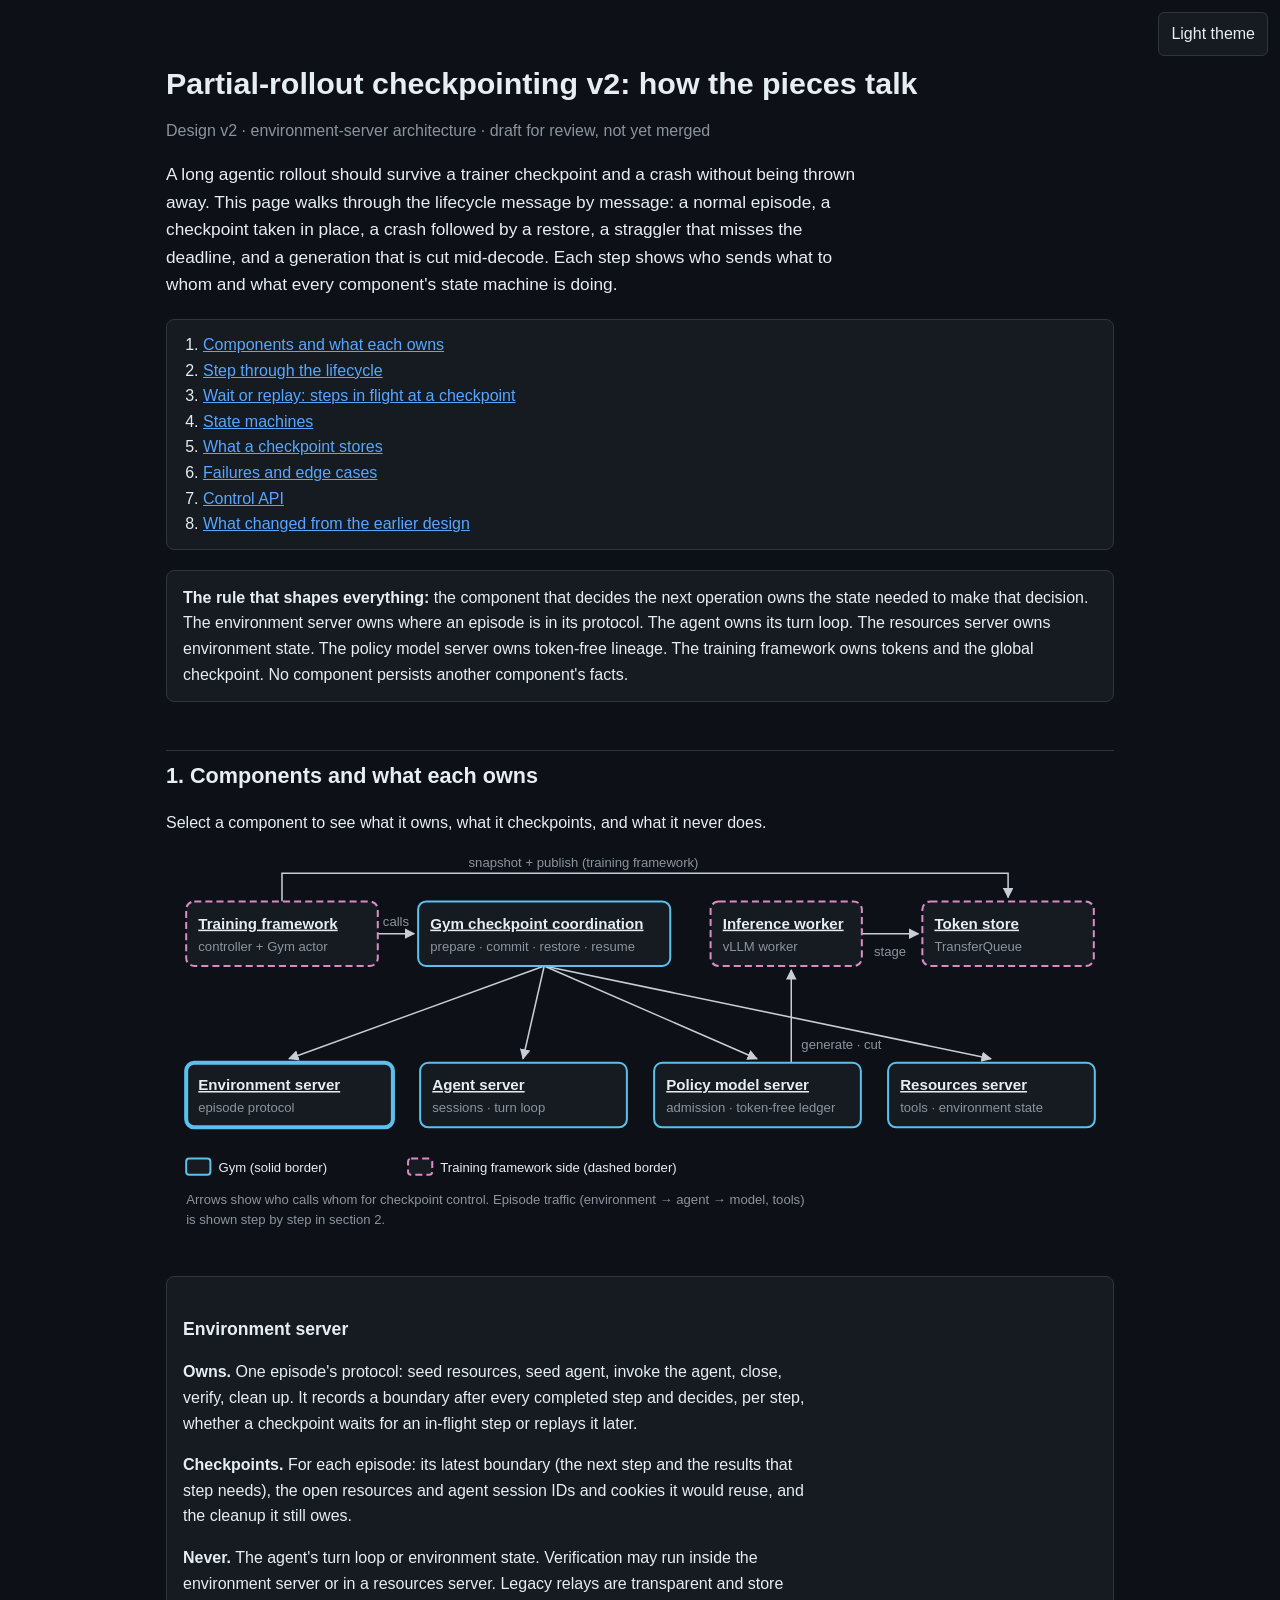
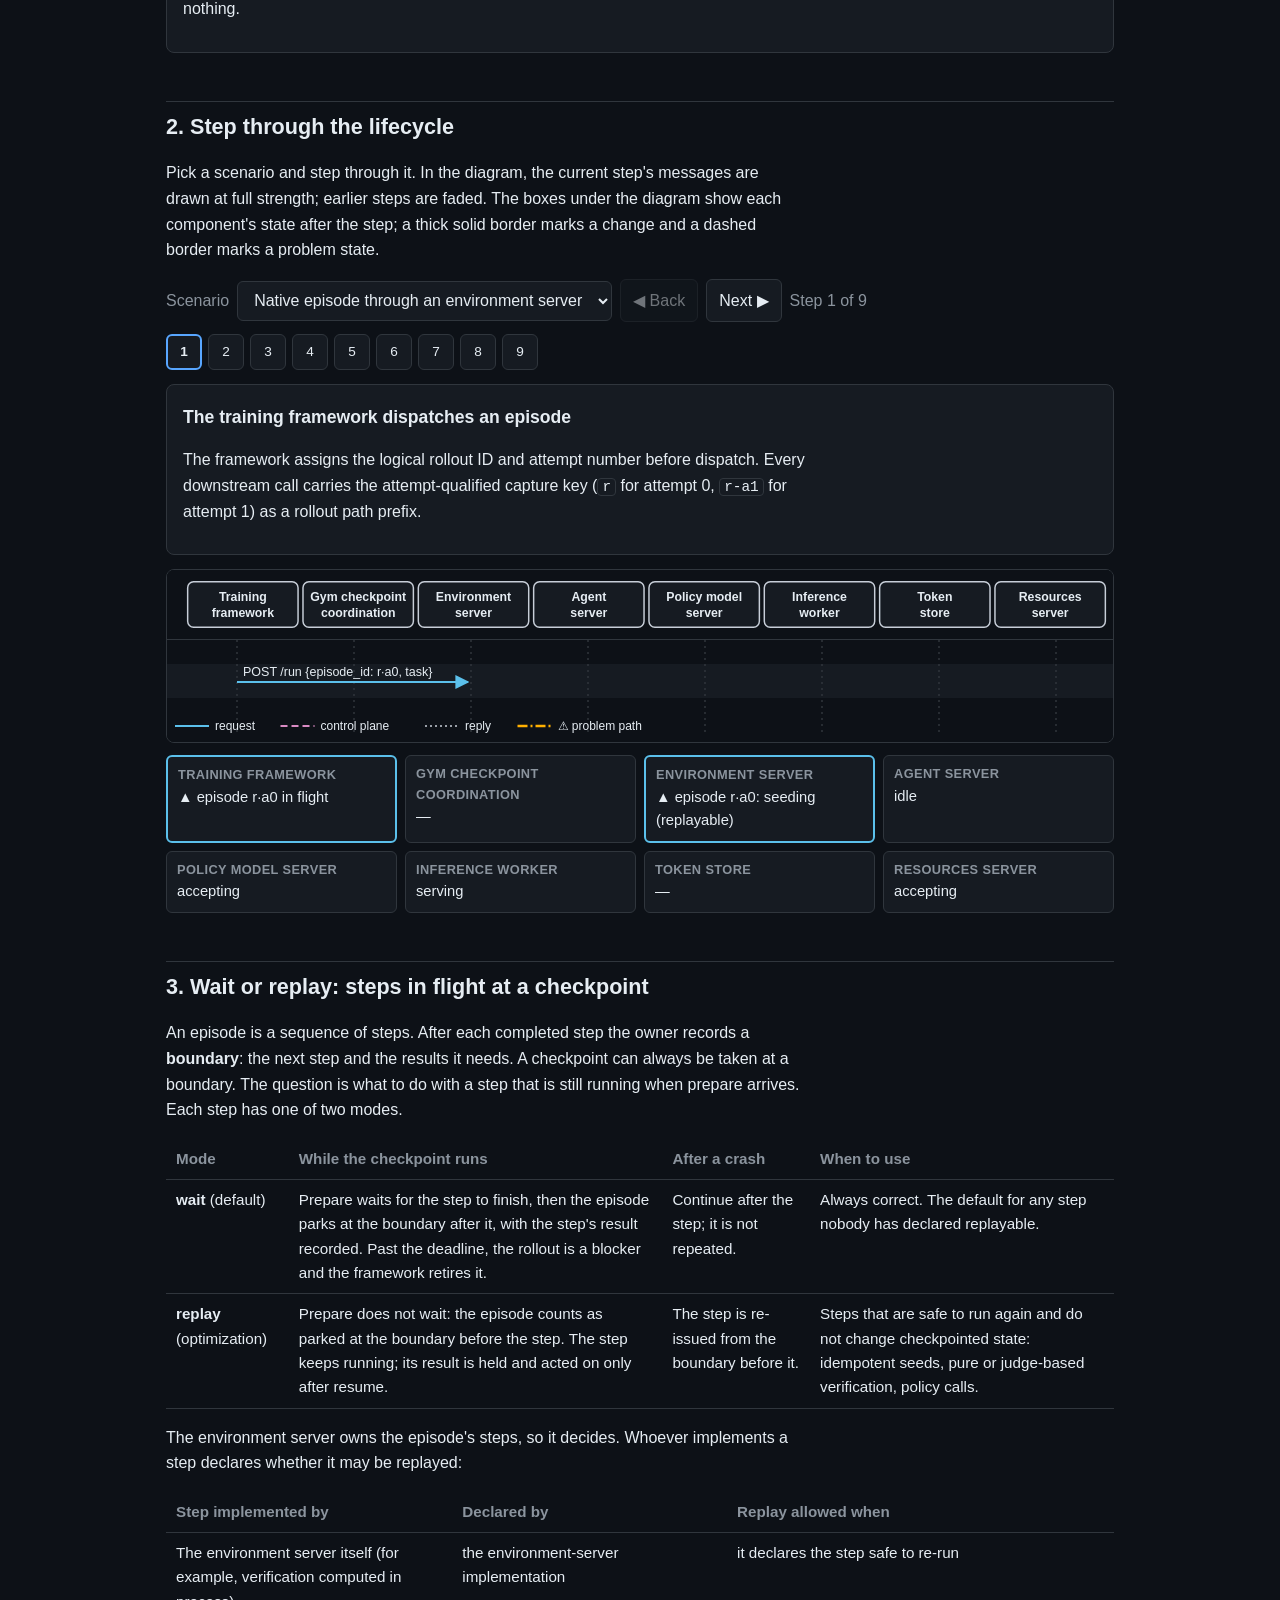
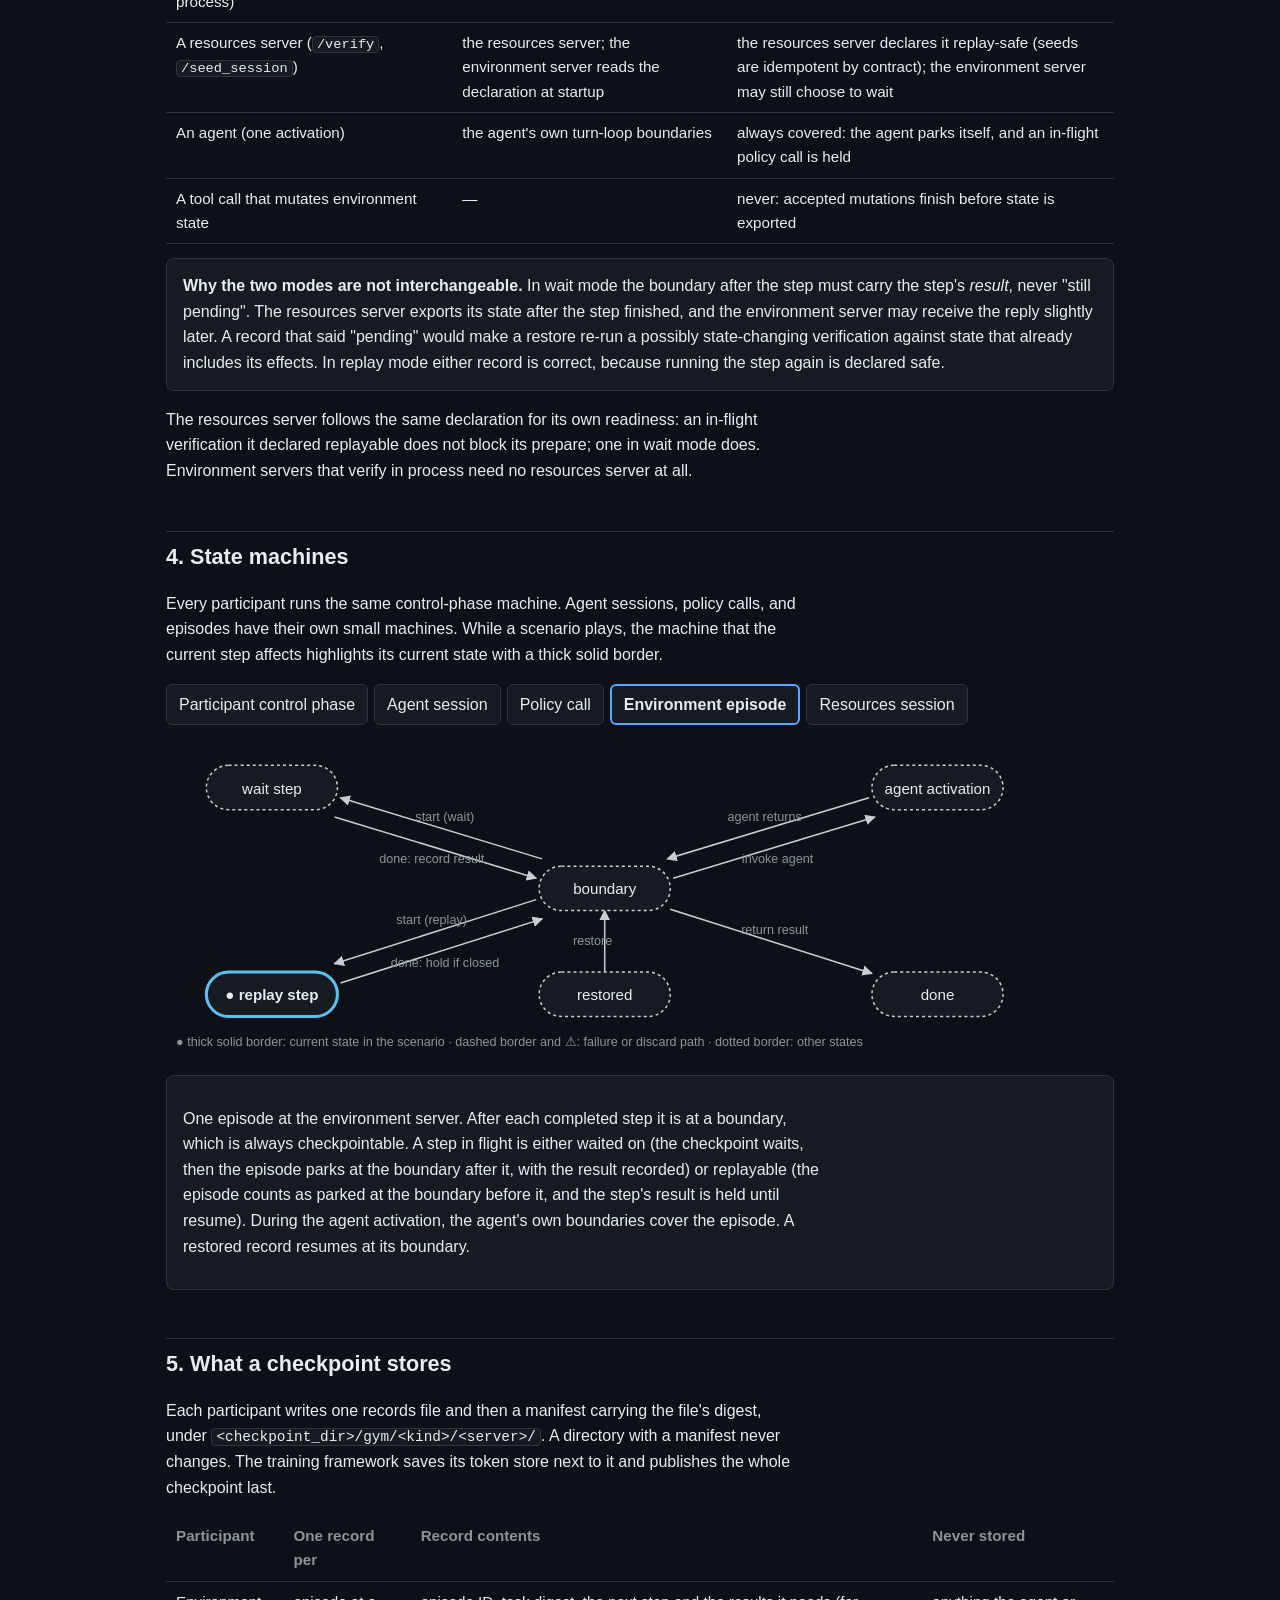
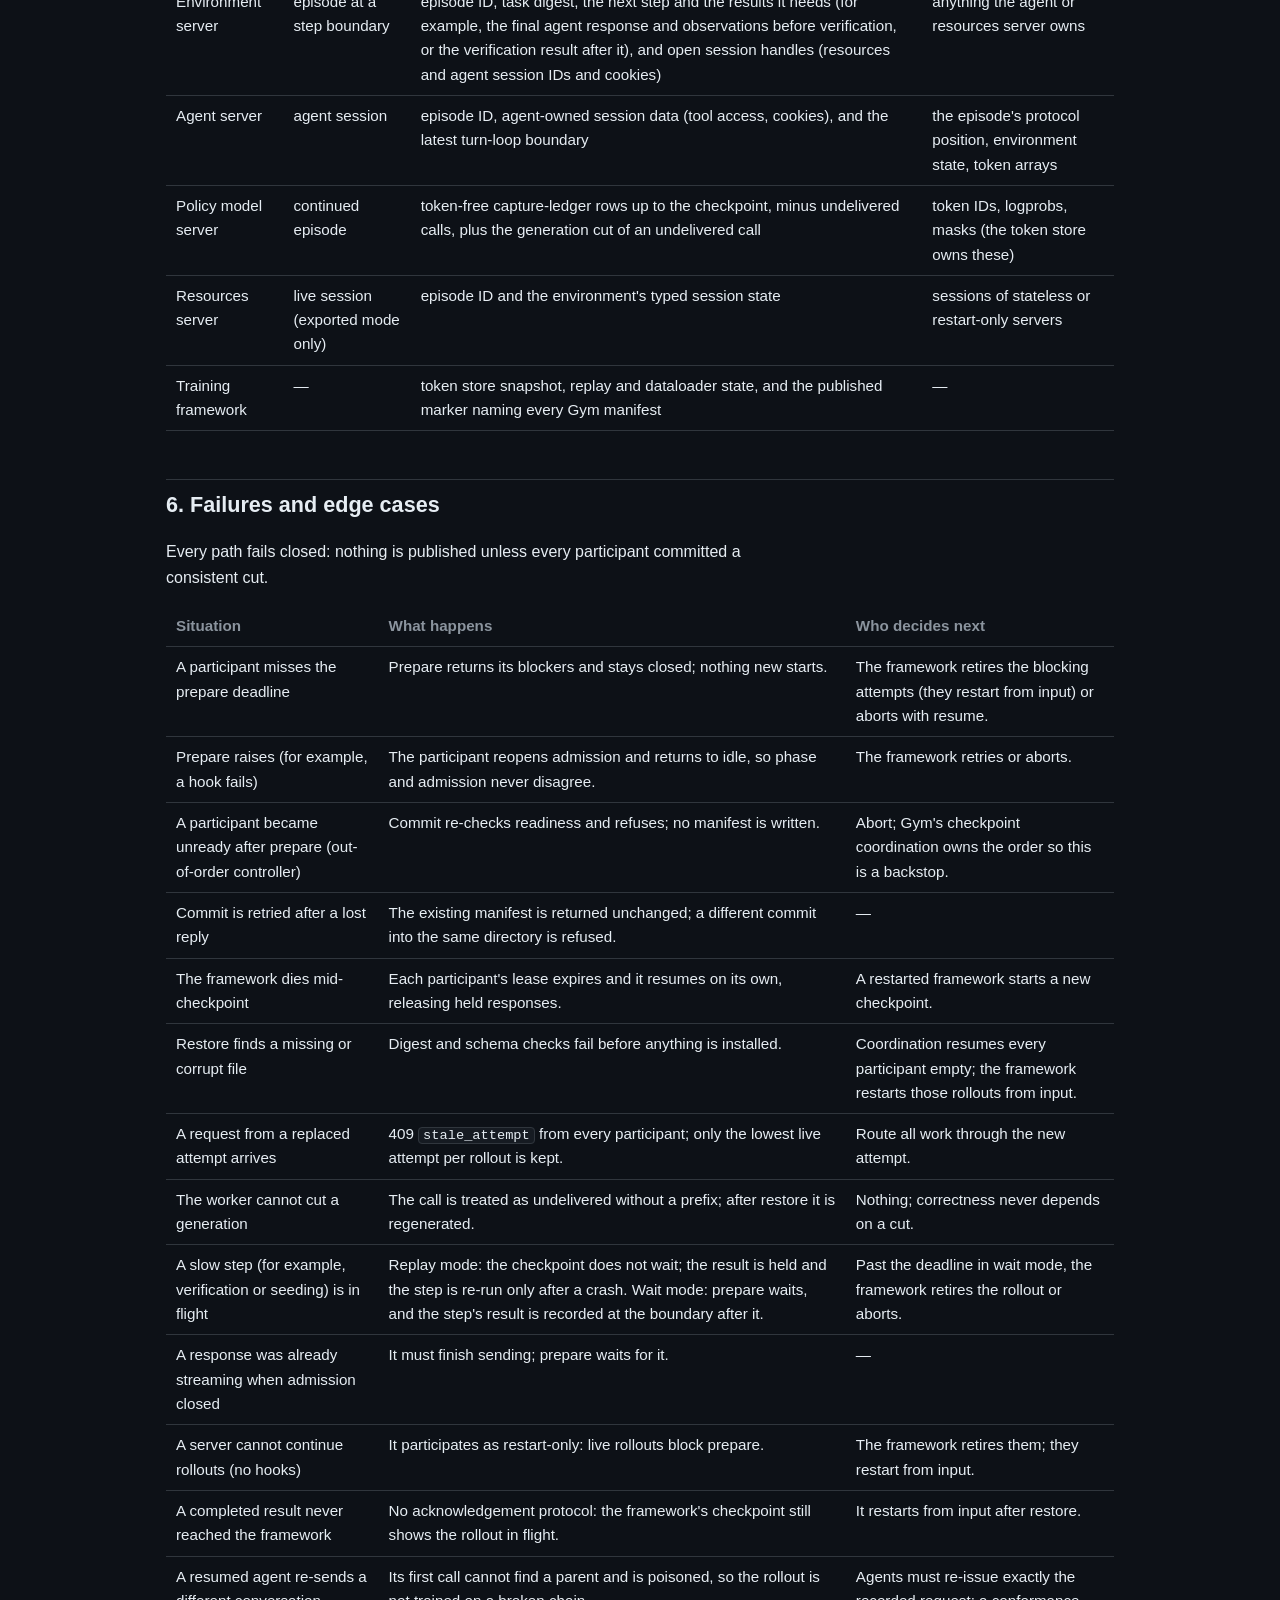
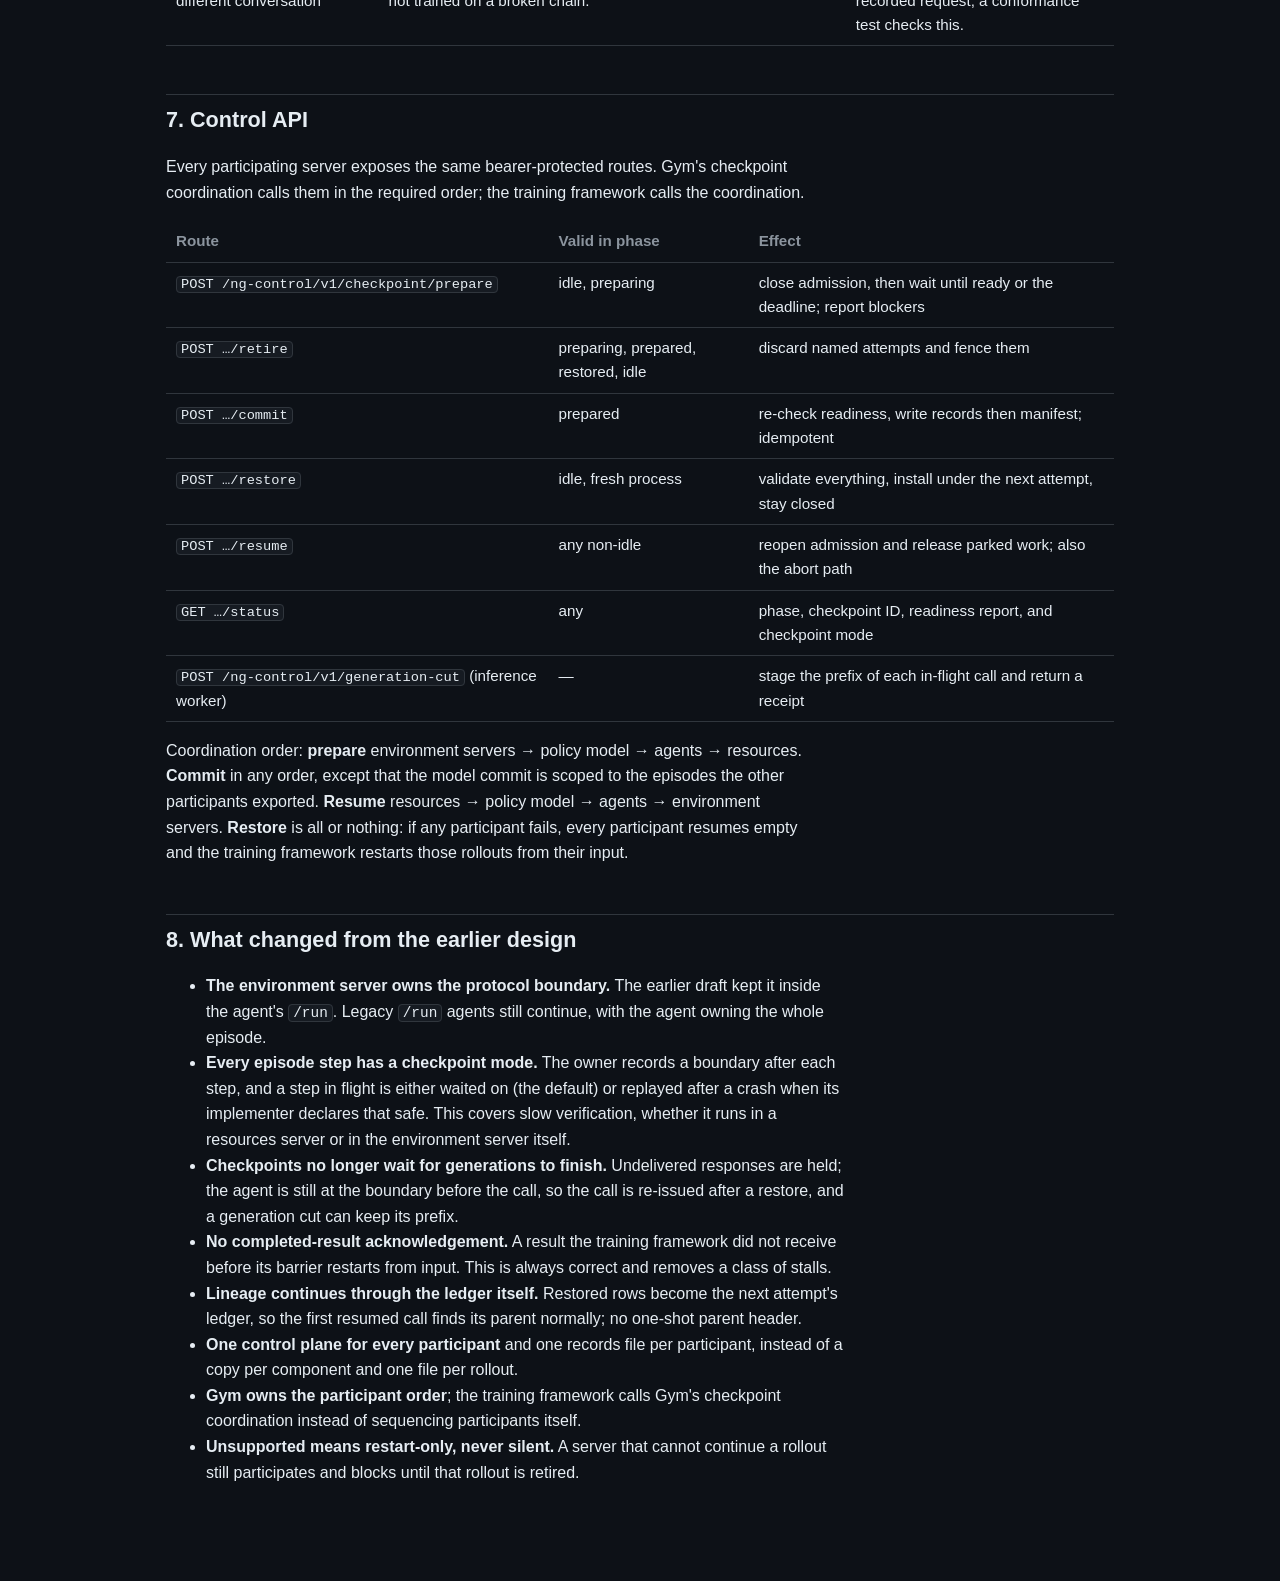
==== design-docs/partial-rollout-checkpointing-v2.html @ f25be65f "docs: add partial-rollout checkpointing v2 walkthrough Interactive v2 design walkthrough for the env" ====
<!doctype html>
<html lang="en">
<head>
<meta charset="utf-8">
<meta name="viewport" content="width=device-width, initial-scale=1">
<title>Partial-rollout checkpointing v2: lifecycle walkthrough</title>
<script>
  (() => {
    try {
      if (localStorage.getItem("engineering-notes-theme") === "light") {
        document.documentElement.dataset.theme = "light";
      }
    } catch {}
  })();
</script>
<style>
  :root {
    --bg: #0d1117;
    --surface: #161b22;
    --border: #30363d;
    --text: #e6edf3;
    --dim: #8b949e;
    --accent: #58a6ff;
    --diagram-ok: #5bc0eb;
    --diagram-problem: #ffb000;
    --diagram-alt: #d98bc3;
    --diagram-neutral: #c7ced8;
  }
  :root[data-theme="light"] {
    --bg: #ffffff;
    --surface: #f6f8fa;
    --border: #d0d7de;
    --text: #1f2328;
    --dim: #59636e;
    --accent: #0969da;
    --diagram-ok: #005a8d;
    --diagram-problem: #9a4d00;
    --diagram-alt: #7a3e6d;
    --diagram-neutral: #4b5563;
  }
  * { box-sizing: border-box; }
  body {
    margin: 0;
    background: var(--bg);
    color: var(--text);
    font: 16px/1.6 -apple-system, BlinkMacSystemFont, "Segoe UI", Helvetica, Arial, sans-serif;
  }
  main { max-width: 980px; margin: 0 auto; padding: 24px 16px 80px; }
  h1 { font-size: 1.9rem; line-height: 1.25; margin: 40px 0 8px; }
  h2 { font-size: 1.35rem; margin: 48px 0 12px; padding-top: 8px; border-top: 1px solid var(--border); }
  h3 { font-size: 1.1rem; margin: 24px 0 8px; }
  p, li { max-width: 72ch; }
  a { color: var(--accent); }
  code { font: 0.9em ui-monospace, SFMono-Regular, Menlo, Consolas, monospace; background: var(--surface); border: 1px solid var(--border); border-radius: 4px; padding: 0 4px; }
  .dim { color: var(--dim); }
  .lede { font-size: 1.08rem; }
  #theme-toggle {
    position: fixed; top: 12px; right: 12px; z-index: 10;
    background: var(--surface); color: var(--text); border: 1px solid var(--border);
    border-radius: 6px; padding: 8px 12px; font: inherit; cursor: pointer;
  }
  nav.toc { background: var(--surface); border: 1px solid var(--border); border-radius: 8px; padding: 12px 16px; margin: 20px 0; }
  nav.toc ol { margin: 0; padding-left: 20px; }
  .card { background: var(--surface); border: 1px solid var(--border); border-radius: 8px; padding: 14px 16px; margin: 14px 0; }
  .scroll { overflow-x: auto; }
  table { border-collapse: collapse; width: 100%; font-size: 0.95rem; }
  th, td { text-align: left; vertical-align: top; padding: 8px 10px; border-bottom: 1px solid var(--border); }
  th { color: var(--dim); font-weight: 600; }
  .pill { display: inline-block; border: 1px solid var(--border); border-radius: 999px; padding: 0 8px; font-size: 0.85rem; color: var(--dim); }

  /* Scenario player */
  .player-controls { display: flex; flex-wrap: wrap; gap: 8px; align-items: center; margin: 12px 0; }
  .player-controls select, .player-controls button {
    font: inherit; color: var(--text); background: var(--surface); border: 1px solid var(--border);
    border-radius: 6px; padding: 8px 12px; min-height: 40px; cursor: pointer;
  }
  .player-controls button:disabled { opacity: 0.45; cursor: default; }
  .step-counter { color: var(--dim); }
  .step-text { min-height: 7.5em; }
  .step-text h3 { margin-top: 4px; }
  .seq-wrap { overflow: auto; max-height: 72vh; border: 1px solid var(--border); border-radius: 8px; background: var(--bg); }
  .seq-wrap svg { display: block; }
  .seq-head { position: sticky; top: 0; z-index: 1; background: var(--bg); border-bottom: 1px solid var(--border); }
  .states { display: grid; grid-template-columns: repeat(auto-fill, minmax(210px, 1fr)); gap: 8px; margin-top: 12px; }
  .state-box { border: 1px solid var(--border); border-radius: 6px; padding: 8px 10px; background: var(--surface); font-size: 0.92rem; }
  .state-box b { display: block; font-size: 0.8rem; color: var(--dim); font-weight: 600; text-transform: uppercase; letter-spacing: 0.03em; }
  .state-box.changed { border: 2px solid var(--diagram-ok); }
  .state-box.problem { border: 2px dashed var(--diagram-problem); }
  .step-list { display: flex; flex-wrap: wrap; gap: 6px; margin: 8px 0 0; padding: 0; list-style: none; }
  .step-list button { font: inherit; font-size: 0.85rem; min-width: 36px; min-height: 36px; border-radius: 6px; border: 1px solid var(--border); background: var(--surface); color: var(--text); cursor: pointer; }
  .step-list button.current { border: 2px solid var(--accent); font-weight: 700; }

  /* SVG */
  svg text { fill: var(--text); font-family: -apple-system, BlinkMacSystemFont, "Segoe UI", Helvetica, Arial, sans-serif; }
  svg .dimtext { fill: var(--dim); }
  svg .lane-line { stroke: var(--border); stroke-width: 1.5; stroke-dasharray: 2 4; }
  svg .lane-head { fill: var(--surface); stroke: var(--diagram-neutral); stroke-width: 1.5; }
  svg .msg-data { stroke: var(--diagram-ok); stroke-width: 2; fill: none; }
  svg .msg-control { stroke: var(--diagram-alt); stroke-width: 2; stroke-dasharray: 7 4; fill: none; }
  svg .msg-reply { stroke: var(--diagram-neutral); stroke-width: 1.5; stroke-dasharray: 2 3; fill: none; }
  svg .msg-problem { stroke: var(--diagram-problem); stroke-width: 2.5; stroke-dasharray: 10 3 2 3; fill: none; }
  svg .msg-local { stroke: var(--diagram-neutral); stroke-width: 1.5; fill: none; }
  svg .old { opacity: 0.28; }
  svg .current-row { fill: var(--surface); }
  svg .ah-data { fill: var(--diagram-ok); }
  svg .ah-control { fill: var(--diagram-alt); }
  svg .ah-reply { fill: var(--diagram-neutral); }
  svg .ah-problem { fill: var(--diagram-problem); }
  svg .ah-local { fill: var(--diagram-neutral); }
  svg .node { fill: var(--surface); stroke: var(--diagram-neutral); stroke-width: 1.5; stroke-dasharray: 3 3; }
  svg .node.active { stroke: var(--diagram-ok); stroke-width: 3; stroke-dasharray: none; }
  svg .node.bad { stroke: var(--diagram-problem); stroke-width: 2.5; stroke-dasharray: 8 3; }
  svg .edge { stroke: var(--diagram-neutral); stroke-width: 1.5; fill: none; }
  svg .edge.bad { stroke: var(--diagram-problem); stroke-dasharray: 8 3; }
  svg .edge-arrow { fill: var(--diagram-neutral); }
  svg .edge-arrow.bad { fill: var(--diagram-problem); }
  svg .box { fill: var(--surface); stroke: var(--diagram-neutral); stroke-width: 1.5; }
  svg .box.gym { stroke: var(--diagram-ok); stroke-width: 2; }
  svg .box.rl { stroke: var(--diagram-alt); stroke-width: 2; stroke-dasharray: 7 4; }
  svg .box.selected { stroke-width: 4; }
  svg .clickable { cursor: pointer; }
  .sm-tabs { display: flex; flex-wrap: wrap; gap: 6px; }
  .sm-tabs button { font: inherit; min-height: 40px; padding: 6px 12px; border-radius: 6px; border: 1px solid var(--border); background: var(--surface); color: var(--text); cursor: pointer; }
  .sm-tabs button.current { border: 2px solid var(--accent); font-weight: 700; }
  @media (max-width: 640px) { h1 { font-size: 1.5rem; } }
</style>
</head>
<body>
<button id="theme-toggle" type="button" aria-label="Switch color theme">Light theme</button>
<main>

<h1>Partial-rollout checkpointing v2: how the pieces talk</h1>
<p class="dim">Design v2 · environment-server architecture · draft for review, not yet merged</p>

<p class="lede">
A long agentic rollout should survive a trainer checkpoint and a crash without being thrown away.
This page walks through the lifecycle message by message: a normal episode, a checkpoint taken
in place, a crash followed by a restore, a straggler that misses the deadline, and a generation
that is cut mid-decode. Each step shows who sends what to whom and what every component's state
machine is doing.
</p>

<nav class="toc" aria-label="Contents">
  <ol>
    <li><a href="#components">Components and what each owns</a></li>
    <li><a href="#player">Step through the lifecycle</a></li>
    <li><a href="#modes">Wait or replay: steps in flight at a checkpoint</a></li>
    <li><a href="#machines">State machines</a></li>
    <li><a href="#records">What a checkpoint stores</a></li>
    <li><a href="#failures">Failures and edge cases</a></li>
    <li><a href="#apis">Control API</a></li>
    <li><a href="#changes">What changed from the earlier design</a></li>
  </ol>
</nav>

<div class="card">
  <b>The rule that shapes everything:</b> the component that decides the next operation owns
  the state needed to make that decision. The environment server owns where an episode is in its
  protocol. The agent owns its turn loop. The resources server owns environment state. The policy
  model server owns token-free lineage. The training framework owns tokens and the global
  checkpoint. No component persists another component's facts.
</div>

<h2 id="components">1. Components and what each owns</h2>
<p>Select a component to see what it owns, what it checkpoints, and what it never does.</p>
<div class="scroll">
<svg id="component-map" viewBox="0 0 940 400" role="img" aria-labelledby="cm-title">
  <title id="cm-title">Component map: the training framework calls Gym's checkpoint coordination, which calls one participant per Gym server</title>
</svg>
</div>
<div class="card" id="component-detail" aria-live="polite"></div>

<h2 id="player">2. Step through the lifecycle</h2>
<p>
Pick a scenario and step through it. In the diagram, the current step's messages are drawn at full
strength; earlier steps are faded. The boxes under the diagram show each component's state after the
step; a thick solid border marks a change and a dashed border marks a problem state.
</p>

<div class="player-controls">
  <label for="scenario-select" class="dim">Scenario</label>
  <select id="scenario-select"></select>
  <button id="prev-step" type="button">◀ Back</button>
  <button id="next-step" type="button">Next ▶</button>
  <span class="step-counter" id="step-counter"></span>
</div>
<ul class="step-list" id="step-list" aria-label="Jump to step"></ul>

<div class="card step-text" id="step-text" aria-live="polite"></div>

<div class="seq-wrap">
  <svg id="sequence-head" class="seq-head" viewBox="0 0 960 70" width="960" height="70" aria-hidden="true"></svg>
  <svg id="sequence" role="img" aria-labelledby="seq-title"><title id="seq-title">Sequence diagram for the selected scenario</title></svg>
</div>
<div class="states" id="states"></div>

<h2 id="modes">3. Wait or replay: steps in flight at a checkpoint</h2>
<p>
An episode is a sequence of steps. After each completed step the owner records a <b>boundary</b>:
the next step and the results it needs. A checkpoint can always be taken at a boundary. The question
is what to do with a step that is still running when prepare arrives. Each step has one of two modes.
</p>
<div class="scroll">
<table>
  <thead><tr><th>Mode</th><th>While the checkpoint runs</th><th>After a crash</th><th>When to use</th></tr></thead>
  <tbody>
    <tr><td><b>wait</b> (default)</td><td>Prepare waits for the step to finish, then the episode parks at the boundary after it, with the step's result recorded. Past the deadline, the rollout is a blocker and the framework retires it.</td><td>Continue after the step; it is not repeated.</td><td>Always correct. The default for any step nobody has declared replayable.</td></tr>
    <tr><td><b>replay</b> (optimization)</td><td>Prepare does not wait: the episode counts as parked at the boundary before the step. The step keeps running; its result is held and acted on only after resume.</td><td>The step is re-issued from the boundary before it.</td><td>Steps that are safe to run again and do not change checkpointed state: idempotent seeds, pure or judge-based verification, policy calls.</td></tr>
  </tbody>
</table>
</div>
<p>The environment server owns the episode's steps, so it decides. Whoever implements a step declares whether it may be replayed:</p>
<div class="scroll">
<table>
  <thead><tr><th>Step implemented by</th><th>Declared by</th><th>Replay allowed when</th></tr></thead>
  <tbody>
    <tr><td>The environment server itself (for example, verification computed in process)</td><td>the environment-server implementation</td><td>it declares the step safe to re-run</td></tr>
    <tr><td>A resources server (<code>/verify</code>, <code>/seed_session</code>)</td><td>the resources server; the environment server reads the declaration at startup</td><td>the resources server declares it replay-safe (seeds are idempotent by contract); the environment server may still choose to wait</td></tr>
    <tr><td>An agent (one activation)</td><td>the agent's own turn-loop boundaries</td><td>always covered: the agent parks itself, and an in-flight policy call is held</td></tr>
    <tr><td>A tool call that mutates environment state</td><td>—</td><td>never: accepted mutations finish before state is exported</td></tr>
  </tbody>
</table>
</div>
<div class="card">
  <b>Why the two modes are not interchangeable.</b> In wait mode the boundary after the step must carry the
  step's <i>result</i>, never "still pending". The resources server exports its state after the step finished,
  and the environment server may receive the reply slightly later. A record that said "pending" would make a
  restore re-run a possibly state-changing verification against state that already includes its effects. In
  replay mode either record is correct, because running the step again is declared safe.
</div>
<p>The resources server follows the same declaration for its own readiness: an in-flight verification it declared replayable does not block its prepare; one in wait mode does. Environment servers that verify in process need no resources server at all.</p>

<h2 id="machines">4. State machines</h2>
<p>
Every participant runs the same control-phase machine. Agent sessions, policy calls, and episodes
have their own small machines. While a scenario plays, the machine that the current step affects
highlights its current state with a thick solid border.
</p>
<div class="sm-tabs" id="sm-tabs" role="tablist"></div>
<div class="scroll"><svg id="state-machine" role="img" aria-labelledby="sm-title"><title id="sm-title">Selected state machine</title></svg></div>
<div class="card" id="sm-text"></div>

<h2 id="records">5. What a checkpoint stores</h2>
<p>
Each participant writes one records file and then a manifest carrying the file's digest, under
<code>&lt;checkpoint_dir&gt;/gym/&lt;kind&gt;/&lt;server&gt;/</code>. A directory with a manifest never
changes. The training framework saves its token store next to it and publishes the whole
checkpoint last.
</p>
<div class="scroll">
<table>
  <thead><tr><th>Participant</th><th>One record per</th><th>Record contents</th><th>Never stored</th></tr></thead>
  <tbody>
    <tr><td>Environment server</td><td>episode at a step boundary</td><td>episode ID, task digest, the next step and the results it needs (for example, the final agent response and observations before verification, or the verification result after it), and open session handles (resources and agent session IDs and cookies)</td><td>anything the agent or resources server owns</td></tr>
    <tr><td>Agent server</td><td>agent session</td><td>episode ID, agent-owned session data (tool access, cookies), and the latest turn-loop boundary</td><td>the episode's protocol position, environment state, token arrays</td></tr>
    <tr><td>Policy model server</td><td>continued episode</td><td>token-free capture-ledger rows up to the checkpoint, minus undelivered calls, plus the generation cut of an undelivered call</td><td>token IDs, logprobs, masks (the token store owns these)</td></tr>
    <tr><td>Resources server</td><td>live session (exported mode only)</td><td>episode ID and the environment's typed session state</td><td>sessions of stateless or restart-only servers</td></tr>
    <tr><td>Training framework</td><td>—</td><td>token store snapshot, replay and dataloader state, and the published marker naming every Gym manifest</td><td>—</td></tr>
  </tbody>
</table>
</div>

<h2 id="failures">6. Failures and edge cases</h2>
<p>Every path fails closed: nothing is published unless every participant committed a consistent cut.</p>
<div class="scroll">
<table>
  <thead><tr><th>Situation</th><th>What happens</th><th>Who decides next</th></tr></thead>
  <tbody id="failure-rows"></tbody>
</table>
</div>

<h2 id="apis">7. Control API</h2>
<p>
Every participating server exposes the same bearer-protected routes. Gym's checkpoint coordination calls them
in the required order; the training framework calls the coordination.
</p>
<div class="scroll">
<table>
  <thead><tr><th>Route</th><th>Valid in phase</th><th>Effect</th></tr></thead>
  <tbody>
    <tr><td><code>POST /ng-control/v1/checkpoint/prepare</code></td><td>idle, preparing</td><td>close admission, then wait until ready or the deadline; report blockers</td></tr>
    <tr><td><code>POST …/retire</code></td><td>preparing, prepared, restored, idle</td><td>discard named attempts and fence them</td></tr>
    <tr><td><code>POST …/commit</code></td><td>prepared</td><td>re-check readiness, write records then manifest; idempotent</td></tr>
    <tr><td><code>POST …/restore</code></td><td>idle, fresh process</td><td>validate everything, install under the next attempt, stay closed</td></tr>
    <tr><td><code>POST …/resume</code></td><td>any non-idle</td><td>reopen admission and release parked work; also the abort path</td></tr>
    <tr><td><code>GET …/status</code></td><td>any</td><td>phase, checkpoint ID, readiness report, and checkpoint mode</td></tr>
    <tr><td><code>POST /ng-control/v1/generation-cut</code> (inference worker)</td><td>—</td><td>stage the prefix of each in-flight call and return a receipt</td></tr>
  </tbody>
</table>
</div>
<p>
Coordination order: <b>prepare</b> environment servers → policy model → agents → resources.
<b>Commit</b> in any order, except that the model commit is scoped to the episodes the other
participants exported. <b>Resume</b> resources → policy model → agents → environment servers.
<b>Restore</b> is all or nothing: if any participant fails, every participant resumes empty and the
training framework restarts those rollouts from their input.
</p>

<h2 id="changes">8. What changed from the earlier design</h2>
<ul>
  <li><b>The environment server owns the protocol boundary.</b> The earlier draft kept it inside the agent's <code>/run</code>. Legacy <code>/run</code> agents still continue, with the agent owning the whole episode.</li>
  <li><b>Every episode step has a checkpoint mode.</b> The owner records a boundary after each step, and a step in flight is either waited on (the default) or replayed after a crash when its implementer declares that safe. This covers slow verification, whether it runs in a resources server or in the environment server itself.</li>
  <li><b>Checkpoints no longer wait for generations to finish.</b> Undelivered responses are held; the agent is still at the boundary before the call, so the call is re-issued after a restore, and a generation cut can keep its prefix.</li>
  <li><b>No completed-result acknowledgement.</b> A result the training framework did not receive before its barrier restarts from input. This is always correct and removes a class of stalls.</li>
  <li><b>Lineage continues through the ledger itself.</b> Restored rows become the next attempt's ledger, so the first resumed call finds its parent normally; no one-shot parent header.</li>
  <li><b>One control plane for every participant</b> and one records file per participant, instead of a copy per component and one file per rollout.</li>
  <li><b>Gym owns the participant order</b>; the training framework calls Gym's checkpoint coordination instead of sequencing participants itself.</li>
  <li><b>Unsupported means restart-only, never silent.</b> A server that cannot continue a rollout still participates and blocks until that rollout is retired.</li>
</ul>

</main>

<script>
(() => {
  // ---------- theme ----------
  const toggle = document.getElementById("theme-toggle");
  const label = () => { toggle.textContent = document.documentElement.dataset.theme === "light" ? "Dark theme" : "Light theme"; };
  label();
  toggle.addEventListener("click", () => {
    const light = document.documentElement.dataset.theme !== "light";
    if (light) document.documentElement.dataset.theme = "light"; else delete document.documentElement.dataset.theme;
    try { localStorage.setItem("engineering-notes-theme", light ? "light" : "dark"); } catch {}
    label();
  });

  const NS = "http://www.w3.org/2000/svg";
  const el = (tag, attrs = {}, text) => {
    const node = document.createElementNS(NS, tag);
    for (const [key, value] of Object.entries(attrs)) node.setAttribute(key, value);
    if (text !== undefined) node.textContent = text;
    return node;
  };

  // ---------- components ----------
  const COMPONENTS = {
    RL: { name: "Training framework", sub: "controller + Gym actor", group: "rl",
      owns: "When to checkpoint, the token store (TransferQueue), replay and dataloader state, global publication, and every rollout's fate: continue, restart from input, or drop.",
      stores: "Its own checkpoint, plus the published marker that names every Gym manifest and the token-store snapshot they reference.",
      never: "Sequence Gym participants or read any environment's or agent's private state." },
    ORC: { name: "Gym checkpoint coordination", sub: "prepare · commit · restore · resume", group: "gym",
      owns: "The order in which Gym participants are prepared, committed, restored, and resumed, the model commit scope, fanning out retires, and all-or-nothing restore. The training framework calls it.",
      stores: "Nothing. It is a set of stateless functions over the participants' control routes.",
      never: "Decide a rollout's fate or touch the token store." },
    ENV: { name: "Environment server", sub: "episode protocol", group: "gym",
      owns: "One episode's protocol: seed resources, seed agent, invoke the agent, close, verify, clean up. It records a boundary after every completed step and decides, per step, whether a checkpoint waits for an in-flight step or replays it later.",
      stores: "For each episode: its latest boundary (the next step and the results that step needs), the open resources and agent session IDs and cookies it would reuse, and the cleanup it still owes.",
      never: "The agent's turn loop or environment state. Verification may run inside the environment server or in a resources server. Legacy relays are transparent and store nothing." },
    AGT: { name: "Agent server", sub: "sessions · turn loop", group: "gym",
      owns: "Its sessions and the turn loop inside one activation. It records a boundary before each model call and after each tool round, and parks there when a checkpoint asks.",
      stores: "Per session: the agent's own session data and the latest boundary. For a legacy /run, the episode is keyed by its logical rollout.",
      never: "Where the episode is in its protocol (native path) or environment state." },
    POL: { name: "Policy model server", sub: "admission · token-free ledger", group: "gym",
      owns: "Admission of policy generations, holding responses the agent has not received, the token-free capture ledger, and asking workers to cut in-flight generations.",
      stores: "Ledger rows of each continued episode up to the cut, and the generation cut of an undelivered call.",
      never: "Token arrays. Judge and simulator model servers do not participate and keep serving." },
    WRK: { name: "Inference worker", sub: "vLLM worker", group: "rl",
      owns: "Decoding, and staging each call's exact token delta in the token store before acknowledging it. On a cut, it stages the prefix generated so far.",
      stores: "Everything it stages lives in the token store, which the training framework checkpoints.",
      never: "Lineage decisions: it follows the admission the model server attaches." },
    TQ: { name: "Token store", sub: "TransferQueue", group: "rl",
      owns: "Token IDs, logprobs, and masks for every staged call and cut prefix.",
      stores: "Snapshotted by the training framework at its own barrier, after Gym commits.",
      never: "Decide which rows are live: Gym's restored ledger names the rows a continuation uses; others are orphaned and masked." },
    RES: { name: "Resources server", sub: "tools · environment state", group: "gym",
      owns: "Environment state per session, keyed by the session cookie. It declares a checkpoint mode (stateless, exported, or restart-only) and whether its verification may be replayed.",
      stores: "Exported mode: typed state per live session. Stateless: nothing. Restart-only: nothing, and a live session blocks prepare until retired.",
      never: "Where the agent or episode is. Accepted tool calls finish before its state is exported." },
  };
  const LANES = ["RL", "ORC", "ENV", "AGT", "POL", "WRK", "TQ", "RES"];

  const componentDetail = document.getElementById("component-detail");
  const drawComponentMap = (selected) => {
    const svg = document.getElementById("component-map");
    [...svg.querySelectorAll("g, text, line, path, rect, defs")].forEach((node) => node.remove());
    const defs = el("defs");
    const marker = el("marker", { id: "cm-arrow", viewBox: "0 0 10 10", refX: "9", refY: "5", markerWidth: "7", markerHeight: "7", orient: "auto-start-reverse" });
    marker.appendChild(el("path", { d: "M0,0 L10,5 L0,10 z", class: "edge-arrow" }));
    defs.appendChild(marker);
    svg.appendChild(defs);
    const pos = {
      RL: [20, 50, 190, 64], ORC: [250, 50, 250, 64], WRK: [540, 50, 150, 64], TQ: [750, 50, 170, 64],
      ENV: [20, 210, 205, 64], AGT: [252, 210, 205, 64], POL: [484, 210, 205, 64], RES: [716, 210, 205, 64],
    };
    const edges = [
      ["M210,82 L246,82", "calls", 228, 74],
      ["M375,114 L122,206", "", 0, 0], ["M375,114 L354,206", "", 0, 0], ["M375,114 L586,206", "", 0, 0], ["M375,114 L818,206", "", 0, 0],
      ["M620,210 L620,118", "generate · cut", 630, 196],
      ["M690,82 L746,82", "stage", 718, 104],
      ["M115,50 L115,22 L835,22 L835,46", "snapshot + publish (training framework)", 300, 16],
    ];
    for (const [d, text, lx, ly] of edges) {
      svg.appendChild(el("path", { d, class: "edge", "marker-end": "url(#cm-arrow)" }));
      if (text) svg.appendChild(el("text", { x: lx, y: ly, "font-size": "13", class: "dimtext", "text-anchor": lx < 300 || text === "stage" ? "middle" : "start" }, text));
    }
    for (const [key, [x, y, w, h]] of Object.entries(pos)) {
      const comp = COMPONENTS[key];
      const g = el("g", { class: "clickable", tabindex: "0", role: "button", "aria-label": `${comp.name}: show details` });
      g.appendChild(el("rect", { x, y, width: w, height: h, rx: "8", class: `box ${comp.group}${key === selected ? " selected" : ""}` }));
      g.appendChild(el("text", { x: x + 12, y: y + 27, "font-size": "15", "font-weight": "700", "text-decoration": "underline" }, comp.name));
      g.appendChild(el("text", { x: x + 12, y: y + 49, "font-size": "13", class: "dimtext" }, comp.sub));
      const pick = () => { drawComponentMap(key); showComponent(key); };
      g.addEventListener("click", pick);
      g.addEventListener("keydown", (event) => { if (event.key === "Enter" || event.key === " ") { event.preventDefault(); pick(); } });
      svg.appendChild(g);
    }
    const legend = el("g");
    legend.appendChild(el("rect", { x: "20", y: "305", width: "24", height: "16", rx: "3", class: "box gym" }));
    legend.appendChild(el("text", { x: "52", y: "318", "font-size": "13" }, "Gym (solid border)"));
    legend.appendChild(el("rect", { x: "240", y: "305", width: "24", height: "16", rx: "3", class: "box rl" }));
    legend.appendChild(el("text", { x: "272", y: "318", "font-size": "13" }, "Training framework side (dashed border)"));
    legend.appendChild(el("text", { x: "20", y: "350", "font-size": "13", class: "dimtext" }, "Arrows show who calls whom for checkpoint control. Episode traffic (environment → agent → model, tools)"));
    legend.appendChild(el("text", { x: "20", y: "370", "font-size": "13", class: "dimtext" }, "is shown step by step in section 2."));
    svg.appendChild(legend);
  };
  const showComponent = (key) => {
    const comp = COMPONENTS[key];
    componentDetail.innerHTML = `<h3>${comp.name}</h3>
      <p><b>Owns.</b> ${comp.owns}</p><p><b>Checkpoints.</b> ${comp.stores}</p><p><b>Never.</b> ${comp.never}</p>`;
  };
  drawComponentMap("ENV");
  showComponent("ENV");

  // ---------- state machines ----------
  const MACHINES = {
    phase: {
      title: "Participant control phase",
      text: "Every participant (environment, agent, policy model, resources) runs this machine. Transitions are serialized by one lock; prepare waits for readiness outside the lock so retire and resume can interrupt it. A prepare that misses its deadline stays closed and reports blockers; a prepare that raises reopens admission. Resume is also the abort path, and it retires the checkpoint ID so a stale controller cannot reopen anything. If the controller stops renewing its lease, the participant resumes on its own.",
      nodes: { idle: [20, 150], preparing: [250, 70], prepared: [490, 70], committed: [770, 70], restored: [390, 235] },
      edges: [
        ["idle", "preparing", "prepare"], ["preparing", "prepared", "ready"], ["prepared", "committed", "commit"],
        ["preparing", "preparing", "deadline: blockers"], ["committed", "idle", "resume"], ["prepared", "idle", "resume · abort", "below"],
        ["idle", "restored", "restore (fresh)"], ["restored", "idle", "resume"],
      ],
      bad: ["preparing->preparing"],
    },
    session: {
      title: "Agent session",
      text: "One agent session (or one legacy /run episode). An activation records a boundary before each model call and after each tool round. When a checkpoint asks it to park, it stops at the next boundary. A session whose model call is in flight is also at a boundary, because the policy model holds that response until resume.",
      nodes: { idle: [20, 150], running: [260, 150], park_requested: [510, 50], at_boundary: [780, 150], retired: [260, 255] },
      edges: [
        ["idle", "running", "activation"], ["running", "park_requested", "prepare"], ["park_requested", "at_boundary", "next boundary"],
        ["running", "at_boundary", "awaiting held call"], ["at_boundary", "running", "resume"], ["running", "idle", "done"],
        ["running", "retired", "retire"],
      ],
      bad: ["running->retired"],
    },
    call: {
      title: "Policy call",
      text: "One generation request at the policy model server. It is refused while admission is closed. An admitted call that has not started responding when a checkpoint closes admission becomes undelivered: its response is held, its ledger row is left out of the cut, and with generation cuts its prefix is staged. A response that already started streaming must finish before prepare is ready.",
      nodes: { admitted: [20, 150], generating: [270, 150], held: [510, 50], cut: [780, 50], delivered: [780, 245], refused: [270, 255] },
      edges: [
        ["admitted", "generating", "dispatch"], ["generating", "held", "checkpoint closes"], ["held", "cut", "stage prefix"],
        ["held", "delivered", "resume"], ["cut", "delivered", "resume"], ["generating", "delivered", "no checkpoint"], ["admitted", "refused", "closed: 409"],
      ],
      bad: ["admitted->refused"],
    },
    episode: {
      title: "Environment episode",
      text: "One episode at the environment server. After each completed step it is at a boundary, which is always checkpointable. A step in flight is either waited on (the checkpoint waits, then the episode parks at the boundary after it, with the result recorded) or replayable (the episode counts as parked at the boundary before it, and the step's result is held until resume). During the agent activation, the agent's own boundaries cover the episode. A restored record resumes at its boundary.",
      nodes: { boundary: [370, 140], wait_step: [40, 40], replay_step: [40, 245], agent_activation: [700, 40], done: [700, 245], restored: [370, 245] },
      edges: [
        ["boundary", "wait_step", "start (wait)"], ["wait_step", "boundary", "done: record result"],
        ["boundary", "replay_step", "start (replay)"], ["replay_step", "boundary", "done: hold if closed"],
        ["boundary", "agent_activation", "invoke agent"], ["agent_activation", "boundary", "agent returns"],
        ["boundary", "done", "return result"], ["restored", "boundary", "restore"],
      ],
      bad: [],
    },
    resources: {
      title: "Resources session",
      text: "A resources session starts when /seed_session succeeds (Gymnasium: /reset) and ends at /close_session, /verify, or a terminal step. The server's checkpoint mode decides what a live session means for a checkpoint.",
      nodes: { unbound: [20, 130], live: [300, 130], ended: [650, 130], fenced: [300, 245] },
      edges: [["unbound", "live", "seed"], ["live", "ended", "close · verify · end"], ["live", "fenced", "retire"]],
      bad: ["live->fenced"],
    },
  };

  let currentMachine = "phase";
  let machineHighlight = {};
  const smTabs = document.getElementById("sm-tabs");
  for (const [key, machine] of Object.entries(MACHINES)) {
    const button = document.createElement("button");
    button.type = "button"; button.textContent = machine.title; button.dataset.key = key; button.setAttribute("role", "tab");
    button.addEventListener("click", () => { currentMachine = key; drawMachine(); });
    smTabs.appendChild(button);
  }
  const drawMachine = () => {
    const machine = MACHINES[currentMachine];
    [...smTabs.children].forEach((b) => { b.classList.toggle("current", b.dataset.key === currentMachine); b.setAttribute("aria-selected", b.dataset.key === currentMachine); });
    const svg = document.getElementById("state-machine");
    svg.setAttribute("viewBox", "0 0 940 325");
    [...svg.querySelectorAll("g, text, path, rect, defs")].forEach((node) => node.remove());
    const defs = el("defs");
    for (const bad of [false, true]) {
      const marker = el("marker", { id: `sm-arrow${bad ? "-bad" : ""}`, viewBox: "0 0 10 10", refX: "9", refY: "5", markerWidth: "7", markerHeight: "7", orient: "auto-start-reverse" });
      marker.appendChild(el("path", { d: "M0,0 L10,5 L0,10 z", class: `edge-arrow${bad ? " bad" : ""}` }));
      defs.appendChild(marker);
    }
    svg.appendChild(defs);
    const W = 130, H = 44;
    for (const [from, to, text, side] of machine.edges) {
      const bad = machine.bad.includes(`${from}->${to}`);
      const [fx, fy] = machine.nodes[from]; const [tx, ty] = machine.nodes[to];
      let d; let lx; let ly;
      if (from === to) {
        d = `M${fx + 40},${fy} C${fx + 40},${fy - 45} ${fx + 110},${fy - 45} ${fx + 110},${fy}`;
        lx = fx + 20; ly = fy - 42;
      } else {
        const reverse = machine.edges.some(([a, b]) => a === to && b === from);
        const x1 = fx + W / 2, y1 = fy + H / 2, x2 = tx + W / 2, y2 = ty + H / 2;
        const dx = x2 - x1, dy = y2 - y1, len = Math.hypot(dx, dy);
        const ux = dx / len, uy = dy / len;
        const clip = (cx, cy, sx) => {
          const tX = Math.abs(W / 2 / (ux || 1e-9)), tY = Math.abs(H / 2 / (uy || 1e-9));
          const t = Math.min(tX, tY);
          return [cx + sx * ux * t, cy + sx * uy * t];
        };
        const [sx, sy] = clip(x1, y1, 1); const [ex, ey] = clip(x2, y2, -1);
        const off = reverse ? 10 : 0;
        const ox = -uy * off, oy = ux * off;
        d = `M${sx + ox},${sy + oy} L${ex + ox},${ey + oy}`;
        // Centre the label on the edge, pushed off it along the edge's upward normal.
        let nx = -uy, ny = ux;
        if (ny > 0 || (ny === 0 && nx > 0)) { nx = -nx; ny = -ny; }
        if (reverse && (ox * nx + oy * ny) < 0) { nx = -nx; ny = -ny; }
        if (side === "below") { nx = -nx; ny = -ny; }
        lx = (sx + ex) / 2 + ox + nx * 12; ly = (sy + ey) / 2 + oy + ny * 12 + 4;
      }
      svg.appendChild(el("path", { d, class: `edge${bad ? " bad" : ""}`, "marker-end": `url(#sm-arrow${bad ? "-bad" : ""})` }));
      svg.appendChild(el("text", { x: lx, y: ly, "font-size": "12.5", class: "dimtext", "text-anchor": from === to ? "start" : "middle" }, (bad ? "⚠ " : "") + text));
    }
    const active = machineHighlight[currentMachine];
    for (const [name, [x, y]] of Object.entries(machine.nodes)) {
      const isActive = active === name;
      const isBad = ["retired", "refused", "fenced"].includes(name);
      svg.appendChild(el("rect", { x, y, width: W, height: H, rx: "22", class: `node${isActive ? " active" : ""}${isBad && !isActive ? " bad" : ""}` }));
      svg.appendChild(el("text", { x: x + W / 2, y: y + 28, "font-size": "15", "text-anchor": "middle", "font-weight": isActive ? "700" : "400" }, (isActive ? "● " : "") + name.replaceAll("_", " ")));
    }
    svg.appendChild(el("text", { x: "10", y: "318", "font-size": "12.5", class: "dimtext" }, "● thick solid border: current state in the scenario · dashed border and ⚠: failure or discard path · dotted border: other states"));
    document.getElementById("sm-text").innerHTML = `<p>${machine.text}</p>`;
  };

  // ---------- scenarios ----------
  // kind: data (solid), control (dashed), reply (dotted), problem (dash-dot), local (self note)
  const S = (title, text, msgs, states = {}, machines = {}) => ({ title, text, msgs, states, machines });
  const m = (from, to, label, kind = "data") => ({ from, to, label, kind });

  const INITIAL_STATES = {
    RL: "dispatching rollouts", ORC: "—", ENV: "idle", AGT: "idle", POL: "accepting", WRK: "serving", TQ: "—", RES: "accepting",
  };

  const SCENARIOS = {
    native: {
      name: "Native episode through an environment server",
      steps: [
        S("The training framework dispatches an episode",
          "The framework assigns the logical rollout ID and attempt number before dispatch. Every downstream call carries the attempt-qualified capture key (<code>r</code> for attempt 0, <code>r-a1</code> for attempt 1) as a rollout path prefix.",
          [m("RL", "ENV", "POST /run {episode_id: r·a0, task}")],
          { RL: "episode r·a0 in flight", ENV: "episode r·a0: seeding (replayable)" }, { episode: "replay_step" }),
        S("Seed the resources session",
          "The environment server chooses the resources session ID and registers its cleanup before seeding, so a lost reply cannot hide the session. The resources server binds the session to the episode.",
          [m("ENV", "RES", "POST /seed_session {resources_session_id, episode_id}"), m("RES", "ENV", "200 + session cookie", "reply")],
          { RES: "session live (bound to r·a0)" }, { resources: "live" }),
        S("Seed the agent session",
          "The agent receives tool access (the resources URL and cookie) and records a session. The agent owns only what the environment server cannot reconstruct.",
          [m("ENV", "AGT", "POST /v1/agent_sessions {agent_session_id, tool_access}"), m("AGT", "ENV", "200 + agent cookie", "reply")],
          { AGT: "session idle" }, { session: "idle" }),
        S("Invoke one activation",
          "The environment server records a boundary before invoking the agent, naming the session handles it would reuse. While the activation runs, the agent parks at its own boundaries, so the episode needs nothing more. The agent records boundary B0 before its first model call.",
          [m("ENV", "AGT", "POST /ng-rollout/r/v1/responses"), m("AGT", "AGT", "boundary B0 (before first call)", "local")],
          { ENV: "episode r·a0: in agent activation", AGT: "session running · B0" }, { episode: "agent_activation", session: "running" }),
        S("Policy call with token capture",
          "The policy model server admits the call, resolves its lineage parent (none: this is a root), and attaches a capture admission. The worker generates and stages the exact token delta in the token store before replying.",
          [m("AGT", "POL", "POST /ng-rollout/r/…/chat/completions"), m("POL", "WRK", "generate + capture admission (root)"), m("WRK", "TQ", "stage token delta r/c1")],
          { POL: "call c1 generating", WRK: "decoding c1", TQ: "row r/c1" }, { call: "generating" }),
        S("The response reaches the agent; the ledger records c1",
          "The worker acknowledges with staging coordinates. The model server writes a token-free ledger row for c1 and delivers the response. The agent records boundary B1: a model response whose tool calls are pending.",
          [m("WRK", "POL", "response + commit coordinates", "reply"), m("POL", "POL", "ledger row c1 (token-free)", "local"), m("POL", "AGT", "response", "reply"), m("AGT", "AGT", "boundary B1 (tools pending)", "local")],
          { POL: "ledger: c1", AGT: "session running · B1" }, { call: "delivered" }),
        S("Tool call against the resources server",
          "Tool calls go straight to the resources server with the session cookie. The resources server counts in-flight requests so a checkpoint can wait for them.",
          [m("AGT", "RES", "POST /get_weather (session cookie)"), m("RES", "AGT", "tool output", "reply"), m("AGT", "AGT", "boundary B2 (turn complete)", "local")],
          { RES: "state updated", AGT: "session running · B2" }),
        S("Next turn continues the lineage",
          "The next call's request ends with the previous response and tool output, so the ledger resolves c1 as its parent. The worker receives the parent's staging chain as a token-in prefix and stages only the new delta.",
          [m("AGT", "POL", "POST …/chat/completions"), m("POL", "WRK", "generate + admission (token_in, parent c1)"), m("WRK", "TQ", "stage delta r/c2"), m("WRK", "POL", "response + coordinates", "reply"), m("POL", "AGT", "final answer", "reply")],
          { POL: "ledger: c1 → c2", TQ: "rows r/c1, r/c2" }),
        S("Close, verify, clean up, return",
          "The activation returns. The environment server closes the agent session (collecting its observations) and records a boundary whose next step is verification, carrying the final response and observations. It verifies (here with the resources server; some environment servers verify in process), closes the resources session, and returns the result.",
          [m("AGT", "ENV", "response", "reply"), m("ENV", "AGT", "POST /v1/agent_sessions/close"), m("ENV", "RES", "POST /verify"), m("ENV", "RES", "POST /close_session"), m("ENV", "RL", "episode result", "reply")],
          { ENV: "episode r·a0: done", AGT: "session closed", RES: "session ended", RL: "result received" }, { episode: "done", resources: "ended", session: "idle" }),
      ],
    },
    legacy: {
      name: "Legacy /run agent",
      steps: [
        S("The framework dispatches a legacy row",
          "Most existing benchmarks still run through a legacy relay: an environment server that forwards <code>/run</code> to the agent unchanged. The relay stores nothing.",
          [m("RL", "ENV", "POST /run {row, _ng_rollout_id: r}"), m("ENV", "AGT", "relay POST /run")],
          { ENV: "relay (stateless)", AGT: "legacy episode run:r" }, { session: "idle" }),
        S("The agent owns the whole episode",
          "A legacy <code>/run</code> seeds the resources session itself and records boundaries around seeding and verification, just like an environment server. Whether a checkpoint waits for an in-flight seed or verification follows the same wait-or-replay declaration (section 3).",
          [m("AGT", "RES", "POST /ng-rollout/r/seed_session"), m("RES", "AGT", "cookie", "reply")],
          { RES: "session live" }, { resources: "live" }),
        S("The turn loop runs as an activation of run:r",
          "The agent calls its own <code>/v1/responses</code>. The activation is keyed by the logical rollout (<code>run:r</code>), so a replacement attempt finds the restored boundary.",
          [m("AGT", "AGT", "self-dispatch /ng-rollout/r/v1/responses", "local"), m("AGT", "POL", "policy calls, tools, boundaries…")],
          { AGT: "run:r running · boundaries" }, { session: "running" }),
        S("Verify and return",
          "After the loop, the agent records a boundary with its final response, verifies, and returns the row. After a restore, the replacement attempt skips every step its boundary says is done: seeding, the turn loop, or verification.",
          [m("AGT", "RES", "POST /verify"), m("AGT", "ENV", "result row", "reply"), m("ENV", "RL", "result row", "reply")],
          { AGT: "done", RES: "session ended", RL: "result received" }, { session: "idle", resources: "ended" }),
      ],
    },
    checkpoint: {
      name: "Checkpoint in place (no crash)",
      steps: [
        S("Mid-episode: the agent is waiting on policy call c2",
          "Episode r is inside its agent activation. The agent recorded boundary B2 and issued c2, which is still decoding.",
          [m("AGT", "POL", "c2 in flight")],
          { ENV: "episode r: in agent activation", AGT: "session awaiting c2 · B2", POL: "c2 generating", WRK: "decoding c2" }, { episode: "agent_activation", session: "running", call: "generating", phase: "idle" }),
        S("The framework stops dispatch and asks Gym to prepare",
          "The training framework closes its own dispatch and calls Gym's checkpoint coordination with a checkpoint ID and an absolute deadline.",
          [m("RL", "ORC", "prepare(ckpt k, deadline)", "control")],
          { RL: "dispatch closed", ORC: "preparing k" }, { phase: "idle" }),
        S("1. Environment servers close episode admission",
          "No new episode starts. Episode r is inside its agent activation, which the agent's boundaries cover. An episode in a replayable step counts as parked at the boundary before it; an episode in a wait step blocks prepare until the step finishes and its result is recorded (section 3). Parked episodes' deadlines stop counting while admission is closed.",
          [m("ORC", "ENV", "POST …/checkpoint/prepare", "control"), m("ENV", "ORC", "ready", "reply")],
          { ENV: "prepared · r in agent activation" }, { phase: "prepared", episode: "agent_activation" }),
        S("2. The policy model closes admission and holds c2",
          "New policy calls are refused with 409 <code>checkpoint_parked</code>. Call c2 has not started responding, so it is undelivered: it keeps decoding, but its response will be held until resume and its ledger row will be left out of the cut. Prepare does not wait for it to finish.",
          [m("ORC", "POL", "POST …/checkpoint/prepare", "control"), m("POL", "POL", "c2 undelivered → held", "local")],
          { POL: "closed · c2 held" }, { phase: "preparing", call: "held" }),
        S("2b. Generation cut: stage c2's prefix",
          "With generation cuts on, the model server asks the worker to stage what c2 has generated so far. The worker writes the prefix to the token store and returns a receipt. If the worker cannot cut, c2 is simply regenerated after a restore.",
          [m("POL", "WRK", "POST /ng-control/v1/generation-cut {inventory}", "control"), m("WRK", "TQ", "stage prefix of c2"), m("WRK", "POL", "receipt: durable_prefix", "reply"), m("POL", "ORC", "ready (held 1, cut 1)", "reply")],
          { POL: "prepared · c2 cut", TQ: "rows + c2 prefix" }, { phase: "prepared", call: "cut" }),
        S("3. Agents park at their boundaries",
          "Running activations park at their next boundary. The session waiting on c2 is already at boundary B2, because the model holds its response. An agent whose next call is refused parks at the boundary it just recorded and retries after resume.",
          [m("ORC", "AGT", "POST …/checkpoint/prepare", "control"), m("AGT", "ORC", "ready (1 at boundary)", "reply")],
          { AGT: "prepared · session at B2" }, { phase: "prepared", session: "at_boundary" }),
        S("4. Resources servers quiesce",
          "No agent is between boundaries, so no new tool call arrives. The resources server closes data routes and waits until nothing is in flight. A restart-only server with a live session would report a blocker here.",
          [m("ORC", "RES", "POST …/checkpoint/prepare", "control"), m("RES", "ORC", "ready (0 in flight)", "reply")],
          { RES: "prepared" }, { phase: "prepared" }),
        S("Commit: every participant writes its records",
          "Each participant re-checks readiness, writes one records file, then its manifest. The model commit is scoped to the episodes the others exported, and it excludes undelivered c2 but keeps its cut.",
          [m("ORC", "ENV", "commit", "control"), m("ORC", "AGT", "commit", "control"), m("ORC", "RES", "commit", "control"), m("ORC", "POL", "commit {episode_ids: [r]}", "control"), m("ORC", "RL", "manifests", "reply")],
          { ENV: "committed", AGT: "committed", RES: "committed", POL: "committed · rows c1 + cut of c2" }, { phase: "committed" }),
        S("The framework saves tokens and publishes",
          "The framework snapshots the token store, validates that every Gym manifest refers to rows the snapshot contains, and publishes the checkpoint atomically. Gym is not involved.",
          [m("RL", "TQ", "snapshot"), m("RL", "RL", "validate + publish", "local")],
          { RL: "checkpoint k published", TQ: "snapshot k" }),
        S("Resume in reverse dependency order",
          "Resources reopen, then the policy model (c2's held response is delivered), then agents, then environment servers. The episode continues exactly as if nothing happened. The framework reopens dispatch.",
          [m("RL", "ORC", "resume(k)", "control"), m("ORC", "RES", "resume", "control"), m("ORC", "POL", "resume", "control"), m("POL", "AGT", "c2 response released", "reply"), m("ORC", "AGT", "resume", "control"), m("ORC", "ENV", "resume", "control")],
          { RL: "dispatching", POL: "accepting", AGT: "session running", ENV: "episode r: in agent activation", RES: "accepting" }, { phase: "idle", call: "delivered", session: "running" }),
      ],
    },
    restore: {
      name: "Crash and restore",
      steps: [
        S("Every Gym process dies after checkpoint k was published",
          "Any work after checkpoint k is lost. The training framework restores its own state and the token store from checkpoint k.",
          [m("RL", "RL", "restore own state + token store", "local")],
          { ORC: "—", ENV: "gone", AGT: "gone", POL: "gone", RES: "gone", RL: "restoring k" }, { phase: "idle" }),
        S("Fresh Gym processes are restored, all paused",
          "The framework starts fresh Gym servers and calls restore with the episodes it will continue. Each participant validates every file and digest before installing anything, installs state under the next attempt (r·a1), and fences attempt 0. All stay closed.",
          [m("RL", "ORC", "restore(k, episode_ids: [r])", "control"), m("ORC", "POL", "restore", "control"), m("ORC", "RES", "restore", "control"), m("ORC", "AGT", "restore", "control"), m("ORC", "ENV", "restore", "control")],
          { POL: "restored · ledger r-a1 = c1 · cut of c2", RES: "restored · session state", AGT: "restored · session at B2 (r·a1)", ENV: "restored · record for r·a1" }, { phase: "restored" }),
        S("If any restore fails, nothing continues",
          "Restore is all or nothing. If one participant rejects its files, the coordination resumes every participant empty and reports the failure; the framework restarts those rollouts from input instead of continuing a partial combination.",
          [m("ORC", "RL", "restored (or: failed → all resumed empty)", "reply")],
          {}, {}),
        S("Resume, then re-dispatch attempt 1",
          "After resume, the framework re-dispatches episode r as attempt 1. The environment server finds the restored record, skips seeding, and reuses the recorded sessions. A delayed request from attempt 0 would get 409 <code>stale_attempt</code>.",
          [m("RL", "ORC", "resume(k)", "control"), m("RL", "ENV", "POST /run {episode_id: r·a1}"), m("ENV", "ENV", "restored record: reuse sessions", "local")],
          { ENV: "episode r·a1: continuing from its boundary", RL: "episode r·a1 in flight" }, { phase: "idle", episode: "restored" }),
        S("The agent resumes at boundary B2 and re-issues c2",
          "The activation starts from the restored boundary: the same conversation it had before calling c2. It re-issues that call.",
          [m("ENV", "AGT", "POST /ng-rollout/r-a1/v1/responses"), m("AGT", "POL", "re-issue call (same conversation)")],
          { AGT: "session r·a1 running from B2" }, { session: "running", episode: "agent_activation" }),
        S("Lineage continues and the cut prefix is reused",
          "The restored ledger rows are attempt 1's ledger, so the call resolves c1 as its parent like any later turn. Because the request matches the cut call's request, the admission carries c2's cut: the worker reads the staged prefix and generates only the rest. The new ledger row c3 is a child of c1; c2 appears nowhere in the lineage.",
          [m("POL", "WRK", "admission: parent c1 + generation_cut(c2)"), m("TQ", "WRK", "cut prefix", "reply"), m("WRK", "TQ", "stage delta r-a1/c3"), m("WRK", "POL", "response", "reply"), m("POL", "AGT", "response", "reply")],
          { POL: "ledger r-a1: c1 → c3", TQ: "rows c1, c3 (+ orphaned c2)" }, { call: "delivered" }),
        S("The episode finishes normally",
          "Tools, verification, and cleanup proceed as usual. The environment server's cleanup closes the restored sessions, because their handles came from the record.",
          [m("AGT", "ENV", "response", "reply"), m("ENV", "RES", "verify + close"), m("ENV", "RL", "result for r·a1", "reply")],
          { ENV: "episode r·a1: done", RL: "result received" }, { episode: "done", resources: "ended" }),
      ],
    },
    verify_replay: {
      name: "Checkpoint during verification (replay)",
      steps: [
        S("Verification is running; the verifier declared it replayable",
          "The agent finished. The environment server closed the agent session and recorded boundary V: next step is verification, carrying the final response and observations. It called <code>/verify</code> on a judge-based resources server that declared its verification replay-safe, because it does not change session state. Judging is slow.",
          [m("ENV", "AGT", "POST /v1/agent_sessions/close"), m("ENV", "ENV", "boundary V: verify next (response, observations)", "local"), m("ENV", "RES", "POST /verify (slow judge)")],
          { ENV: "episode r: verifying (replay)", AGT: "session closed", RES: "verify in flight" }, { episode: "replay_step", phase: "idle" }),
        S("The environment server is ready at once",
          "Prepare closes episode admission. Episode r counts as parked at boundary V, before the verification step, so prepare does not wait for the judge.",
          [m("RL", "ORC", "prepare(ckpt k)", "control"), m("ORC", "ENV", "prepare", "control"), m("ENV", "ORC", "ready (r at boundary V)", "reply")],
          { RL: "dispatch closed", ENV: "prepared · r at V (verify replayable)" }, { phase: "prepared", episode: "replay_step" }),
        S("Resources prepare does not wait for the replayable verify",
          "The model and agents have nothing of episode r left. The resources server closes data routes; the in-flight verification was declared replayable, so it does not count as a blocker. The session state is exported as is: verification does not change it.",
          [m("ORC", "POL", "prepare", "control"), m("ORC", "AGT", "prepare", "control"), m("ORC", "RES", "prepare", "control"), m("RES", "ORC", "ready (verify replayable)", "reply")],
          { POL: "prepared", AGT: "prepared", RES: "prepared · verify still running" }, { phase: "prepared" }),
        S("Commit records boundary V",
          "The environment server's record for r says: next step is verification, with this final response and these observations. The resources server exports r's session state.",
          [m("ORC", "ENV", "commit", "control"), m("ORC", "RES", "commit", "control"), m("ORC", "AGT", "commit", "control"), m("ORC", "POL", "commit", "control")],
          { ENV: "committed · r at V", RES: "committed" }, { phase: "committed" }),
        S("The judge answers during the checkpoint; the result is held",
          "The verification result reaches the environment server while the checkpoint is still open. It holds the result and does not call <code>/close_session</code>, because the resources server is closed.",
          [m("RES", "ENV", "verify result", "reply"), m("ENV", "ENV", "hold result until resume", "local")],
          { ENV: "committed · r result held", RES: "committed · verify finished" }, { episode: "boundary" }),
        S("Resume: nothing is re-run",
          "After the framework publishes and Gym resumes, the environment server acts on the held result: it closes the resources session and returns. Without a crash, the replay mode cost nothing.",
          [m("RL", "ORC", "resume(k)", "control"), m("ENV", "RES", "POST /close_session"), m("ENV", "RL", "result for r", "reply")],
          { RL: "result received", ENV: "episode r: done", RES: "session ended" }, { phase: "idle", episode: "done", resources: "ended" }),
        S("If Gym had crashed instead: verification runs again",
          "After a restore, attempt r·a1 resumes at boundary V and runs verification again with the recorded response. The first result was never delivered, so re-judging is as safe as regenerating an undelivered policy call.",
          [m("RL", "ENV", "POST /run {episode_id: r·a1}"), m("ENV", "RES", "POST /verify (re-run from boundary V)"), m("RES", "ENV", "verify result", "reply"), m("ENV", "RL", "result for r·a1", "reply")],
          { ENV: "episode r·a1: done", RL: "result received" }, { episode: "done", phase: "idle" }),
      ],
    },
    verify_wait: {
      name: "Checkpoint during verification (wait)",
      steps: [
        S("Verification changes state, so it runs in wait mode",
          "This verifier runs a test suite that changes the session's sandbox, so it cannot be replayed safely and uses the default wait mode. The environment server recorded boundary V and called <code>/verify</code>.",
          [m("ENV", "ENV", "boundary V: verify next", "local"), m("ENV", "RES", "POST /verify (runs tests)")],
          { ENV: "episode r: verifying (wait)", RES: "verify in flight" }, { episode: "wait_step", phase: "idle" }),
        S("Environment prepare waits",
          "Episode r is inside a wait step, so it blocks prepare. The resources server is prepared last, so it is still open and the verification keeps running.",
          [m("RL", "ORC", "prepare(ckpt k)", "control"), m("ORC", "ENV", "prepare", "control"), m("ENV", "ENV", "blocker r: waiting for verify", "local")],
          { RL: "dispatch closed", ENV: "preparing · blocker r" }, { phase: "preparing", episode: "wait_step" }),
        S("Verification finishes: the result is recorded at boundary W",
          "The result reaches the environment server. It records boundary W: verification done, with the reward, next step is closing the session. Now r is parked and prepare is ready.",
          [m("RES", "ENV", "verify result", "reply"), m("ENV", "ENV", "boundary W: verified (reward recorded)", "local"), m("ENV", "ORC", "ready", "reply")],
          { ENV: "prepared · r at W", RES: "verify finished (state changed)" }, { phase: "prepared", episode: "boundary" }),
        S("The rest of Gym prepares and commits",
          "The resources server now has nothing in flight and exports state that includes the verification's effects. The environment server's record carries the result, not \"verify pending\", so a restore can never run the state-changing verification twice.",
          [m("ORC", "POL", "prepare", "control"), m("ORC", "AGT", "prepare", "control"), m("ORC", "RES", "prepare", "control"), m("ORC", "ENV", "commit", "control"), m("ORC", "RES", "commit", "control")],
          { RES: "committed · post-verify state", ENV: "committed · r at W" }, { phase: "committed" }),
        S("After a crash: continue after verification",
          "Attempt r·a1 resumes at boundary W. It closes the resources session and returns the recorded result. Verification is not repeated.",
          [m("RL", "ENV", "POST /run {episode_id: r·a1}"), m("ENV", "RES", "POST /close_session"), m("ENV", "RL", "recorded result", "reply")],
          { ENV: "episode r·a1: done", RL: "result received" }, { episode: "done", phase: "idle" }),
        S("If verification outlasts the deadline",
          "Prepare returns with blocker r. The framework either aborts the checkpoint or retires r, which then restarts from input. Declaring a verifier replayable is how an environment avoids this loss.",
          [m("ENV", "ORC", "not ready: blockers [r]", "problem"), m("RL", "ORC", "retire [r·a0] or abort", "control")],
          { ENV: "⚠ preparing · blocker r" }, { phase: "preparing", episode: "wait_step" }),
      ],
    },
    straggler: {
      name: "Deadline miss and retire",
      steps: [
        S("One episode is stuck in a long tool call",
          "Episode s is between boundaries: its agent is waiting on a slow tool call. The other episodes park normally.",
          [m("AGT", "RES", "slow tool call for s", "problem")],
          { AGT: "s running (tool call)", RES: "1 in flight" }, { session: "running" }),
        S("Agent prepare reaches its deadline with a blocker",
          "Prepare returns with the phase still <i>preparing</i> and the blocker named. Admission stays closed, so nothing new starts while the framework decides.",
          [m("ORC", "AGT", "prepare", "control"), m("AGT", "ORC", "not ready: blockers [s]", "problem")],
          { AGT: "⚠ preparing · blocker s" }, { phase: "preparing", session: "park_requested" }),
        S("The framework chooses to retire s",
          "Only the framework decides a rollout's fate. It asks Gym to retire attempt s·a0 everywhere: the environment server cancels the episode, the agent cancels the activation, the model cancels its calls, and the resources server drops or fences the session. Attempt s·a0 is fenced in every participant.",
          [m("RL", "ORC", "retire [s·a0]", "control"), m("ORC", "ENV", "retire", "problem"), m("ORC", "AGT", "retire", "problem"), m("ORC", "POL", "retire", "problem"), m("ORC", "RES", "retire", "problem")],
          { ENV: "s cancelled", AGT: "s retired", RES: "s fenced" }, { session: "retired", resources: "fenced" }),
        S("Prepare again succeeds; s restarts later",
          "With the blocker gone, prepare becomes ready and the checkpoint proceeds without s. The framework later re-dispatches s from its input as a fresh attempt; no state from s·a0 is used.",
          [m("ORC", "AGT", "prepare", "control"), m("AGT", "ORC", "ready", "reply")],
          { AGT: "prepared" }, { phase: "prepared" }),
        S("If the framework disappears instead",
          "Every control call renews a lease. If the framework stops calling before commit or resume, each participant resumes on its own when the lease expires, which is the same as an abort. Held responses are released and parked work continues.",
          [m("POL", "POL", "lease expired → resume", "local"), m("AGT", "AGT", "lease expired → resume", "local")],
          { POL: "accepting (lease)", AGT: "accepting (lease)" }, { phase: "idle" }),
      ],
    },
  };

  // ---------- player ----------
  const select = document.getElementById("scenario-select");
  for (const [key, scenario] of Object.entries(SCENARIOS)) {
    const option = document.createElement("option");
    option.value = key; option.textContent = scenario.name;
    select.appendChild(option);
  }
  let scenarioKey = "native";
  let stepIndex = 0;

  const LANE_X0 = 70, LANE_DX = 117, HEAD_Y = 12, HEAD_H = 46, ROW_H = 34, TOP = 28;
  const laneX = (key) => LANE_X0 + LANES.indexOf(key) * LANE_DX;

  const drawSequence = () => {
    const scenario = SCENARIOS[scenarioKey];
    const rows = [];
    scenario.steps.forEach((step, index) => step.msgs.forEach((msg) => rows.push({ ...msg, index })));
    const shown = rows.filter((row) => row.index <= stepIndex).length;
    const height = TOP + shown * ROW_H + 40;
    const svg = document.getElementById("sequence");
    svg.setAttribute("viewBox", `0 0 960 ${height}`);
    svg.setAttribute("width", "960");
    svg.setAttribute("height", String(height));
    [...svg.querySelectorAll("g, text, line, path, rect, defs")].forEach((node) => node.remove());

    const defs = el("defs");
    for (const kind of ["data", "control", "reply", "problem", "local"]) {
      const marker = el("marker", { id: `ah-${kind}`, viewBox: "0 0 10 10", refX: "9", refY: "5", markerWidth: "7", markerHeight: "7", orient: "auto-start-reverse" });
      marker.appendChild(el("path", { d: "M0,0 L10,5 L0,10 z", class: `ah-${kind}` }));
      defs.appendChild(marker);
    }
    svg.appendChild(defs);

    rows.forEach((row, i) => {
      if (row.index === stepIndex) svg.appendChild(el("rect", { x: "0", y: TOP + i * ROW_H - 4, width: "960", height: ROW_H, class: "current-row" }));
    });
    const head = document.getElementById("sequence-head");
    [...head.querySelectorAll("text, rect")].forEach((node) => node.remove());
    for (const key of LANES) {
      const x = laneX(key);
      svg.appendChild(el("line", { x1: x, y1: 0, x2: x, y2: height - 10, class: "lane-line" }));
      head.appendChild(el("rect", { x: x - 56, y: HEAD_Y, width: "112", height: HEAD_H, rx: "6", class: "lane-head" }));
      const words = COMPONENTS[key].name.split(" ");
      const first = words.length > 1 ? words.slice(0, Math.ceil(words.length / 2)).join(" ") : words[0];
      const second = words.length > 1 ? words.slice(Math.ceil(words.length / 2)).join(" ") : "";
      head.appendChild(el("text", { x, y: HEAD_Y + (second ? 19 : 28), "font-size": "12.5", "text-anchor": "middle", "font-weight": "700" }, first));
      if (second) head.appendChild(el("text", { x, y: HEAD_Y + 36, "font-size": "12.5", "text-anchor": "middle", "font-weight": "700" }, second));
    }
    rows.forEach((row, i) => {
      const y = TOP + i * ROW_H + 14;
      const g = el("g", { class: row.index === stepIndex ? "" : "old" });
      if (row.index > stepIndex) return;
      const x1 = laneX(row.from), x2 = laneX(row.to);
      if (row.from === row.to) {
        g.appendChild(el("path", { d: `M${x1},${y - 8} h26 v14 h-22`, class: `msg-${row.kind}`, "marker-end": `url(#ah-${row.kind})` }));
        g.appendChild(el("text", { x: x1 + 32, y: y + 4, "font-size": "12.5" }, row.label));
      } else {
        g.appendChild(el("line", { x1, y1: y, x2: x2 + (x2 > x1 ? -3 : 3), y2: y, class: `msg-${row.kind}`, "marker-end": `url(#ah-${row.kind})` }));
        // Labels always start at the arrow's left end so they never run off the left edge.
        g.appendChild(el("text", { x: Math.min(x1, x2) + 6, y: y - 6, "font-size": "12.5" }, (row.kind === "problem" ? "⚠ " : "") + row.label));
      }
      svg.appendChild(g);
    });
    const legend = [["data", "request"], ["control", "control plane"], ["reply", "reply"], ["problem", "⚠ problem path"]];
    const lg = el("g");
    let lx = 8;
    for (const [kind, text] of legend) {
      lg.appendChild(el("line", { x1: lx, y1: height - 16, x2: lx + 34, y2: height - 16, class: `msg-${kind}` }));
      lg.appendChild(el("text", { x: lx + 40, y: height - 12, "font-size": "12" }, text));
      lx += 60 + text.length * 6.5;
    }
    svg.appendChild(lg);
    const current = rows.findIndex((row) => row.index === stepIndex);
    if (current >= 0) {
      const wrap = document.querySelector(".seq-wrap");
      const target = TOP + current * ROW_H - 40;
      wrap.scrollTo({ top: Math.max(0, target), behavior: "smooth" });
    }
  };

  const drawStates = () => {
    const scenario = SCENARIOS[scenarioKey];
    const merged = { ...INITIAL_STATES };
    let changed = new Set();
    scenario.steps.slice(0, stepIndex + 1).forEach((step, index) => {
      for (const [key, value] of Object.entries(step.states)) merged[key] = value;
      if (index === stepIndex) changed = new Set(Object.keys(step.states));
    });
    const box = document.getElementById("states");
    box.innerHTML = "";
    for (const key of LANES) {
      const div = document.createElement("div");
      const text = merged[key];
      const problem = text.startsWith("⚠") || text === "gone";
      div.className = `state-box${changed.has(key) ? " changed" : ""}${problem ? " problem" : ""}`;
      div.innerHTML = `<b>${COMPONENTS[key].name}</b>${changed.has(key) ? "▲ " : ""}${text}`;
      box.appendChild(div);
    }
    machineHighlight = {};
    scenario.steps.slice(0, stepIndex + 1).forEach((step) => Object.assign(machineHighlight, step.machines));
    const affected = Object.keys(scenario.steps[stepIndex].machines);
    if (affected.length) currentMachine = affected[affected.length - 1];
    drawMachine();
  };

  const render = () => {
    const scenario = SCENARIOS[scenarioKey];
    const step = scenario.steps[stepIndex];
    document.getElementById("step-text").innerHTML = `<h3>${step.title}</h3><p>${step.text}</p>`;
    document.getElementById("step-counter").textContent = `Step ${stepIndex + 1} of ${scenario.steps.length}`;
    document.getElementById("prev-step").disabled = stepIndex === 0;
    document.getElementById("next-step").disabled = stepIndex === scenario.steps.length - 1;
    const list = document.getElementById("step-list");
    list.innerHTML = "";
    scenario.steps.forEach((s, i) => {
      const li = document.createElement("li");
      const button = document.createElement("button");
      button.type = "button"; button.textContent = String(i + 1); button.title = s.title;
      button.setAttribute("aria-label", `Step ${i + 1}: ${s.title}`);
      if (i === stepIndex) { button.classList.add("current"); button.setAttribute("aria-current", "step"); }
      button.addEventListener("click", () => { stepIndex = i; render(); });
      li.appendChild(button); list.appendChild(li);
    });
    drawSequence();
    drawStates();
  };

  select.addEventListener("change", () => { scenarioKey = select.value; stepIndex = 0; render(); });
  document.getElementById("prev-step").addEventListener("click", () => { if (stepIndex > 0) { stepIndex -= 1; render(); } });
  document.getElementById("next-step").addEventListener("click", () => { if (stepIndex < SCENARIOS[scenarioKey].steps.length - 1) { stepIndex += 1; render(); } });
  document.addEventListener("keydown", (event) => {
    if (event.target.closest("select, input, textarea")) return;
    if (event.key === "ArrowRight") document.getElementById("next-step").click();
    if (event.key === "ArrowLeft") document.getElementById("prev-step").click();
  });

  // ---------- failures ----------
  const FAILURES = [
    ["A participant misses the prepare deadline", "Prepare returns its blockers and stays closed; nothing new starts.", "The framework retires the blocking attempts (they restart from input) or aborts with resume."],
    ["Prepare raises (for example, a hook fails)", "The participant reopens admission and returns to idle, so phase and admission never disagree.", "The framework retries or aborts."],
    ["A participant became unready after prepare (out-of-order controller)", "Commit re-checks readiness and refuses; no manifest is written.", "Abort; Gym's checkpoint coordination owns the order so this is a backstop."],
    ["Commit is retried after a lost reply", "The existing manifest is returned unchanged; a different commit into the same directory is refused.", "—"],
    ["The framework dies mid-checkpoint", "Each participant's lease expires and it resumes on its own, releasing held responses.", "A restarted framework starts a new checkpoint."],
    ["Restore finds a missing or corrupt file", "Digest and schema checks fail before anything is installed.", "Coordination resumes every participant empty; the framework restarts those rollouts from input."],
    ["A request from a replaced attempt arrives", "409 <code>stale_attempt</code> from every participant; only the lowest live attempt per rollout is kept.", "Route all work through the new attempt."],
    ["The worker cannot cut a generation", "The call is treated as undelivered without a prefix; after restore it is regenerated.", "Nothing; correctness never depends on a cut."],
    ["A slow step (for example, verification or seeding) is in flight", "Replay mode: the checkpoint does not wait; the result is held and the step is re-run only after a crash. Wait mode: prepare waits, and the step's result is recorded at the boundary after it.", "Past the deadline in wait mode, the framework retires the rollout or aborts."],
    ["A response was already streaming when admission closed", "It must finish sending; prepare waits for it.", "—"],
    ["A server cannot continue rollouts (no hooks)", "It participates as restart-only: live rollouts block prepare.", "The framework retires them; they restart from input."],
    ["A completed result never reached the framework", "No acknowledgement protocol: the framework's checkpoint still shows the rollout in flight.", "It restarts from input after restore."],
    ["A resumed agent re-sends a different conversation", "Its first call cannot find a parent and is poisoned, so the rollout is not trained on a broken chain.", "Agents must re-issue exactly the recorded request; a conformance test checks this."],
  ];
  const tbody = document.getElementById("failure-rows");
  for (const [situation, happens, next] of FAILURES) {
    const tr = document.createElement("tr");
    tr.innerHTML = `<td>${situation}</td><td>${happens}</td><td>${next}</td>`;
    tbody.appendChild(tr);
  }

  render();
})();
</script>
</body>
</html>
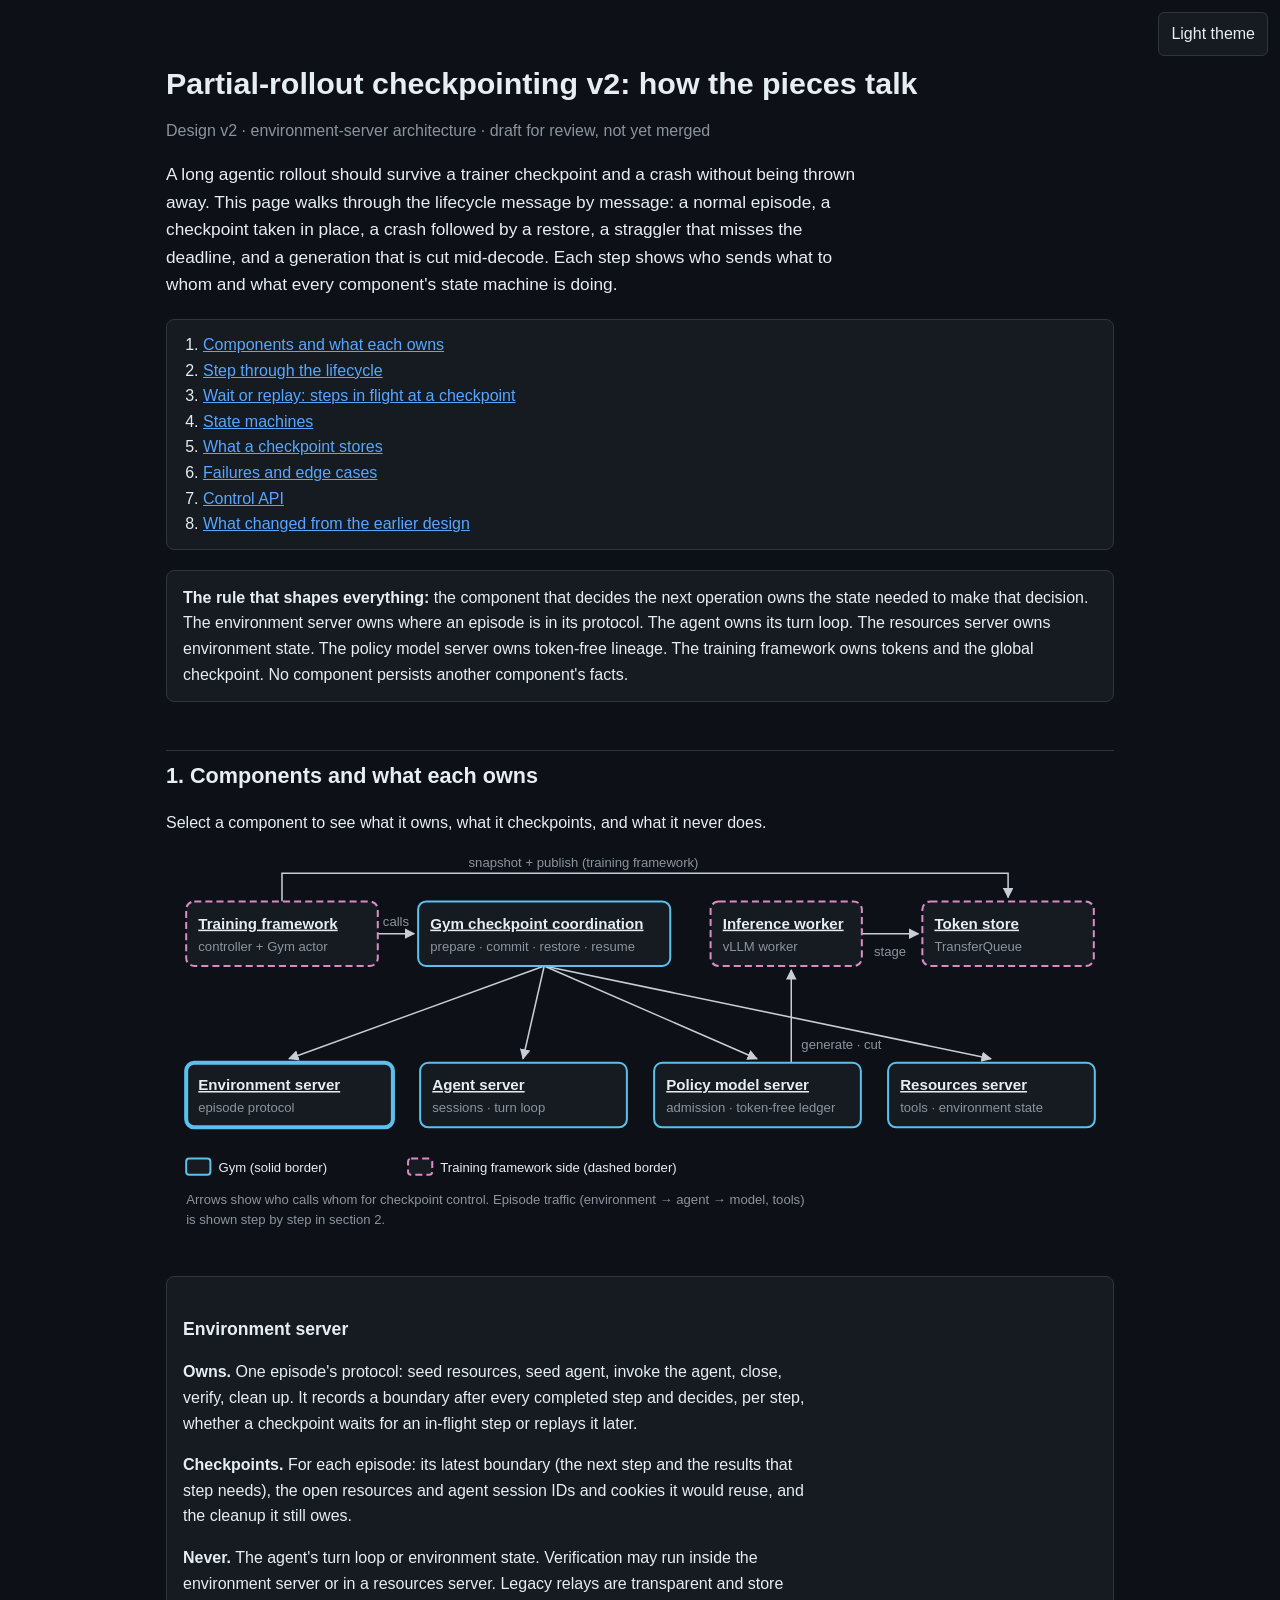
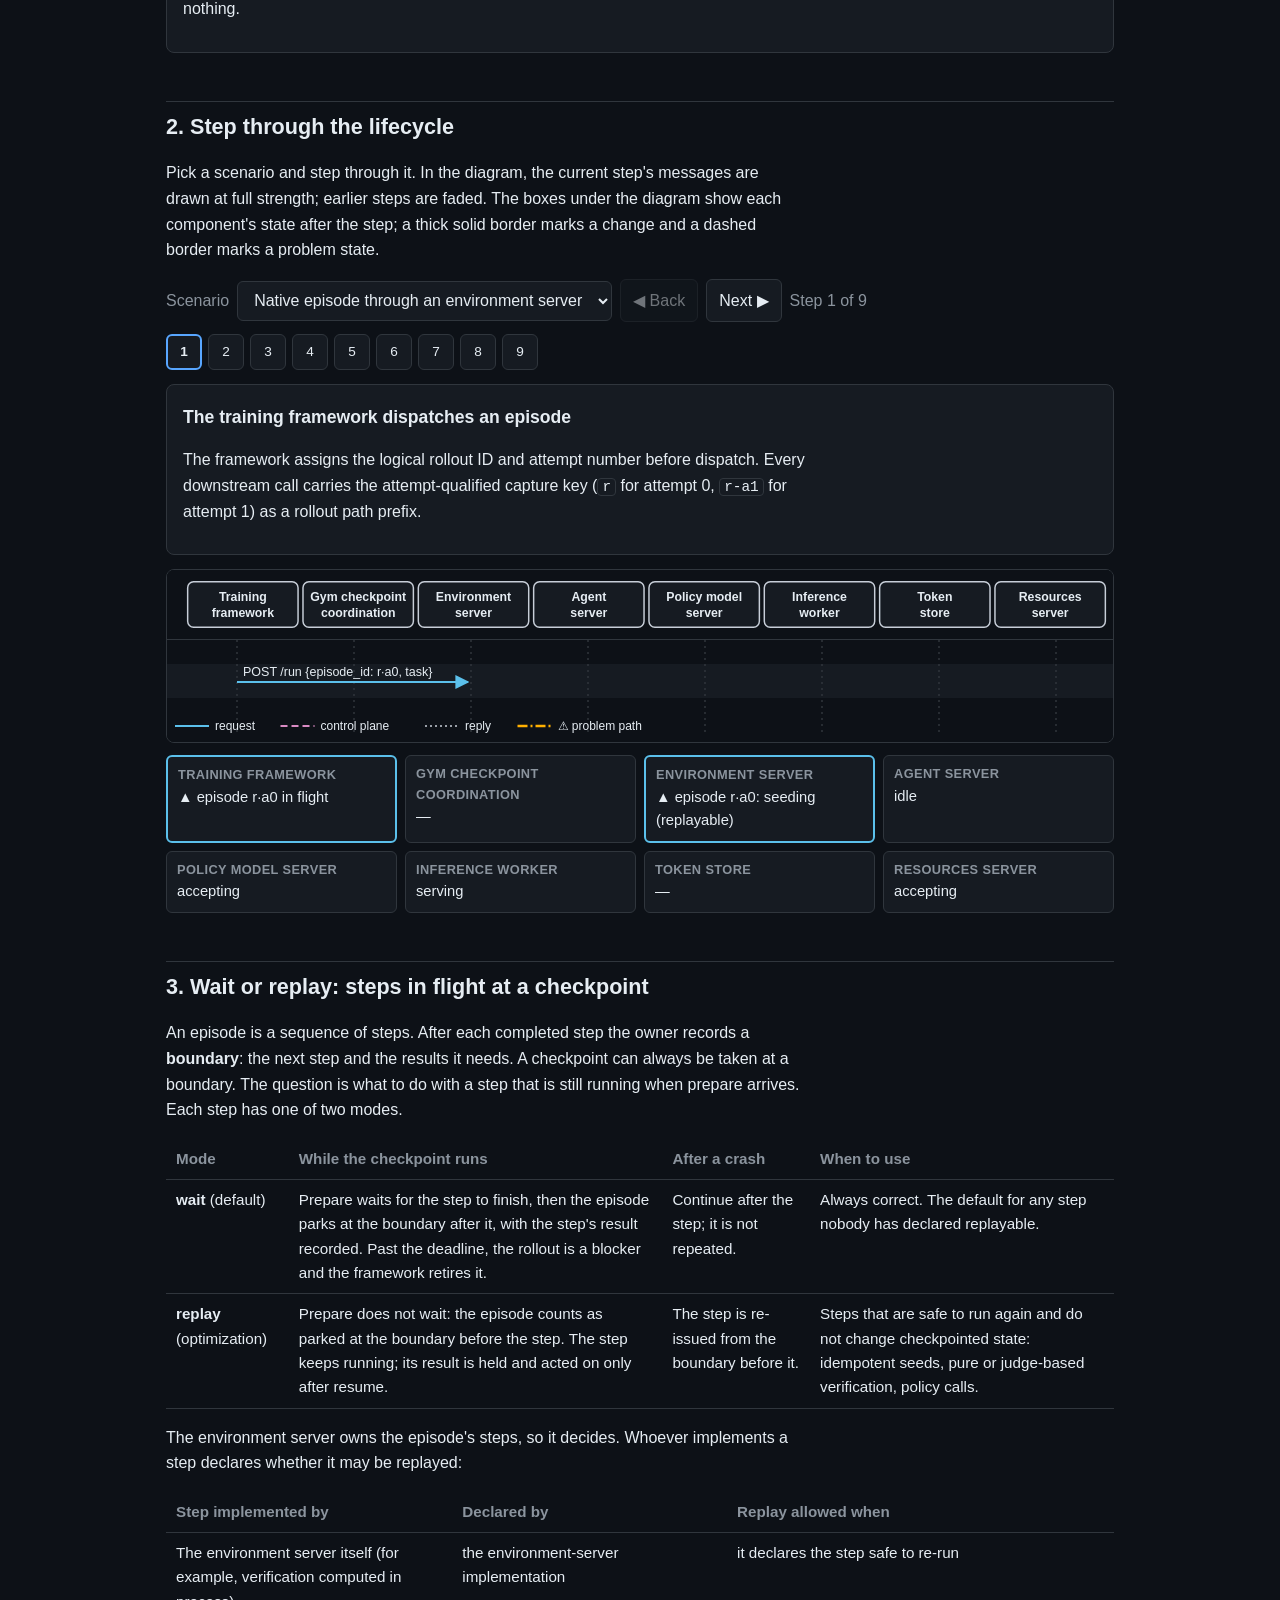
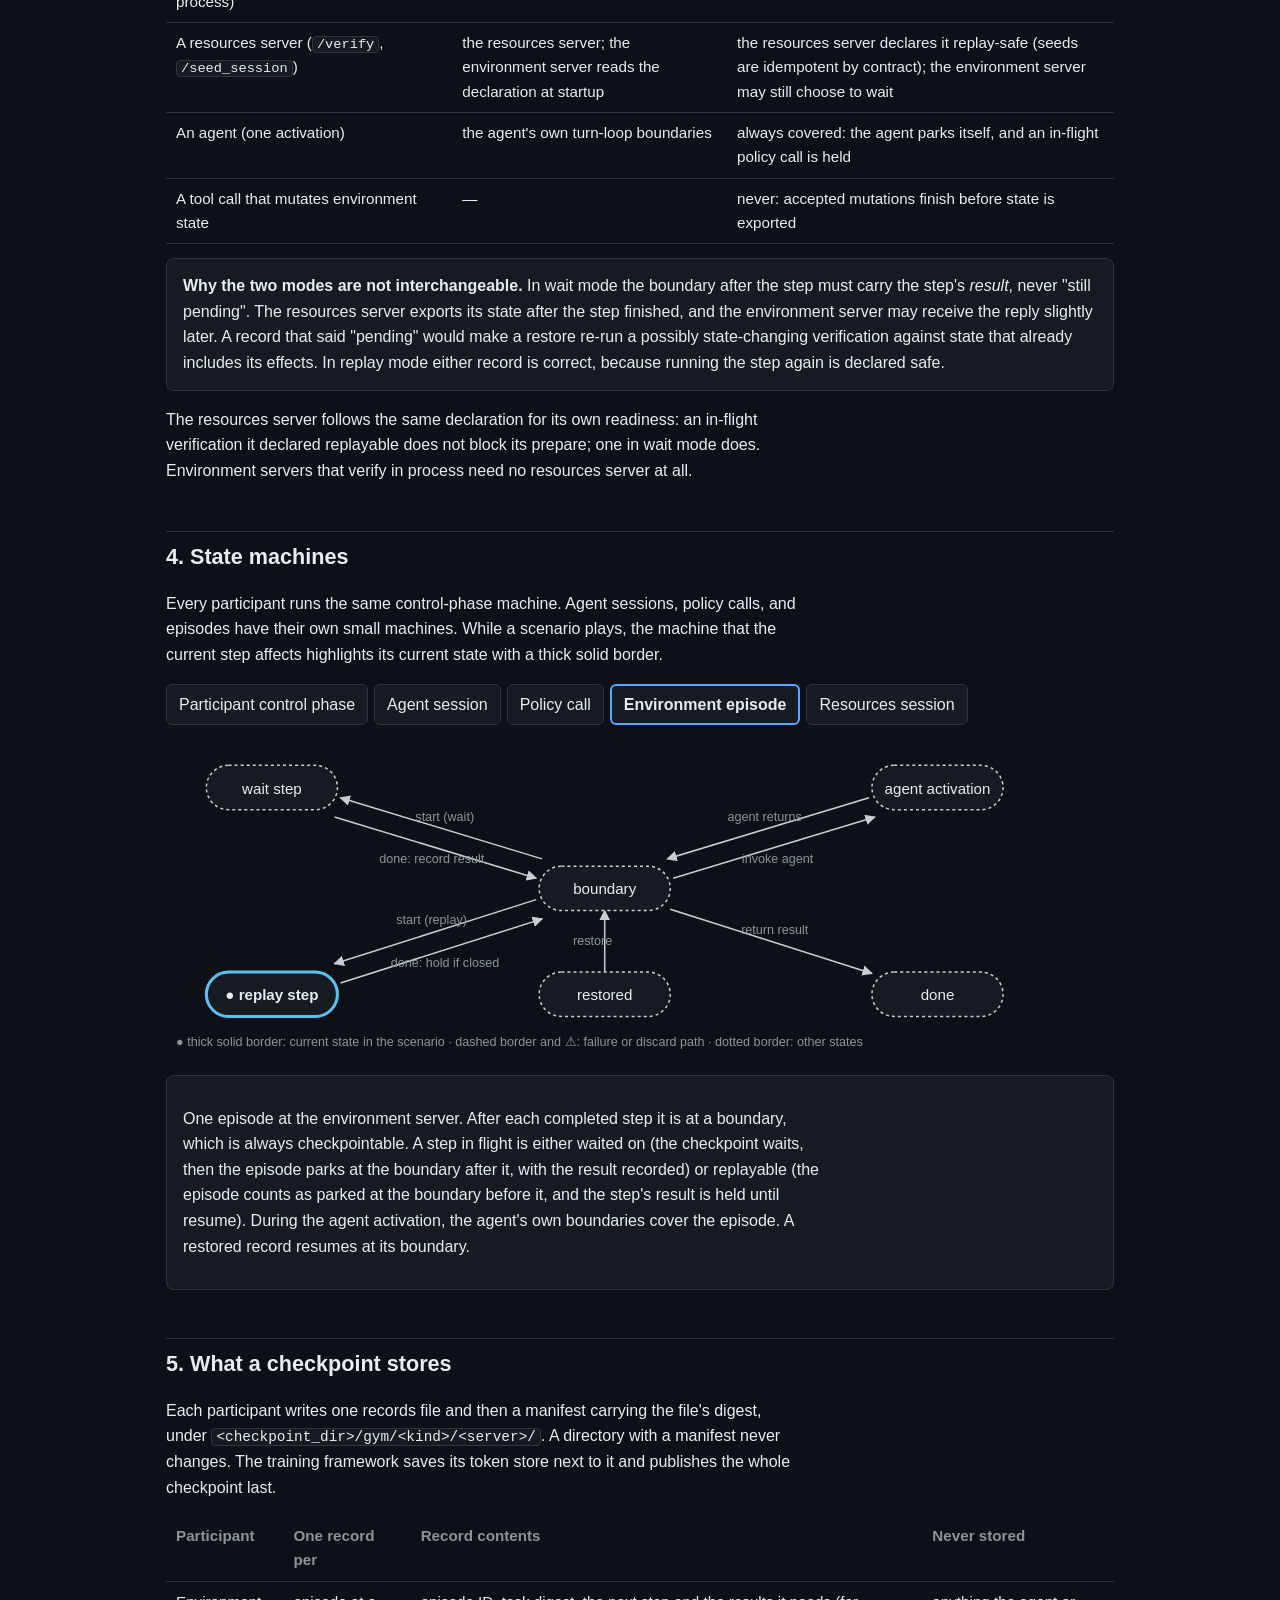
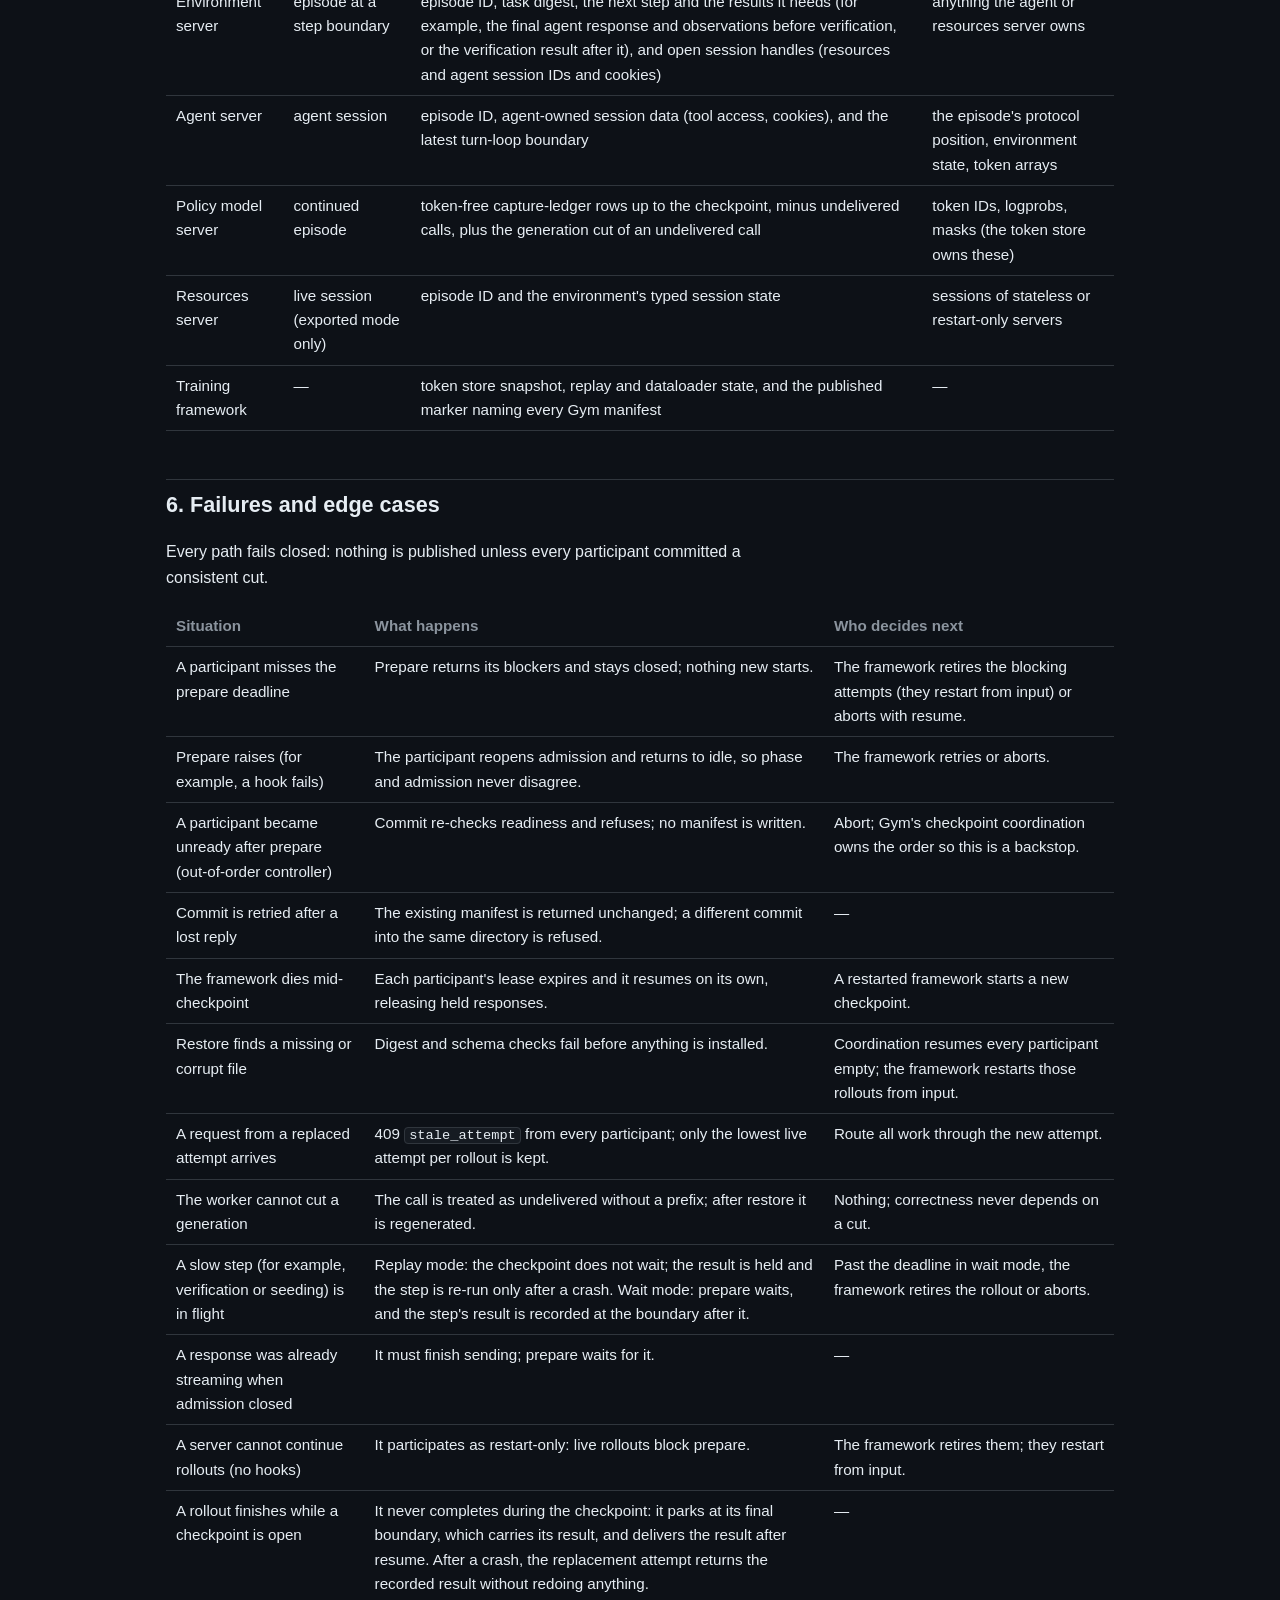
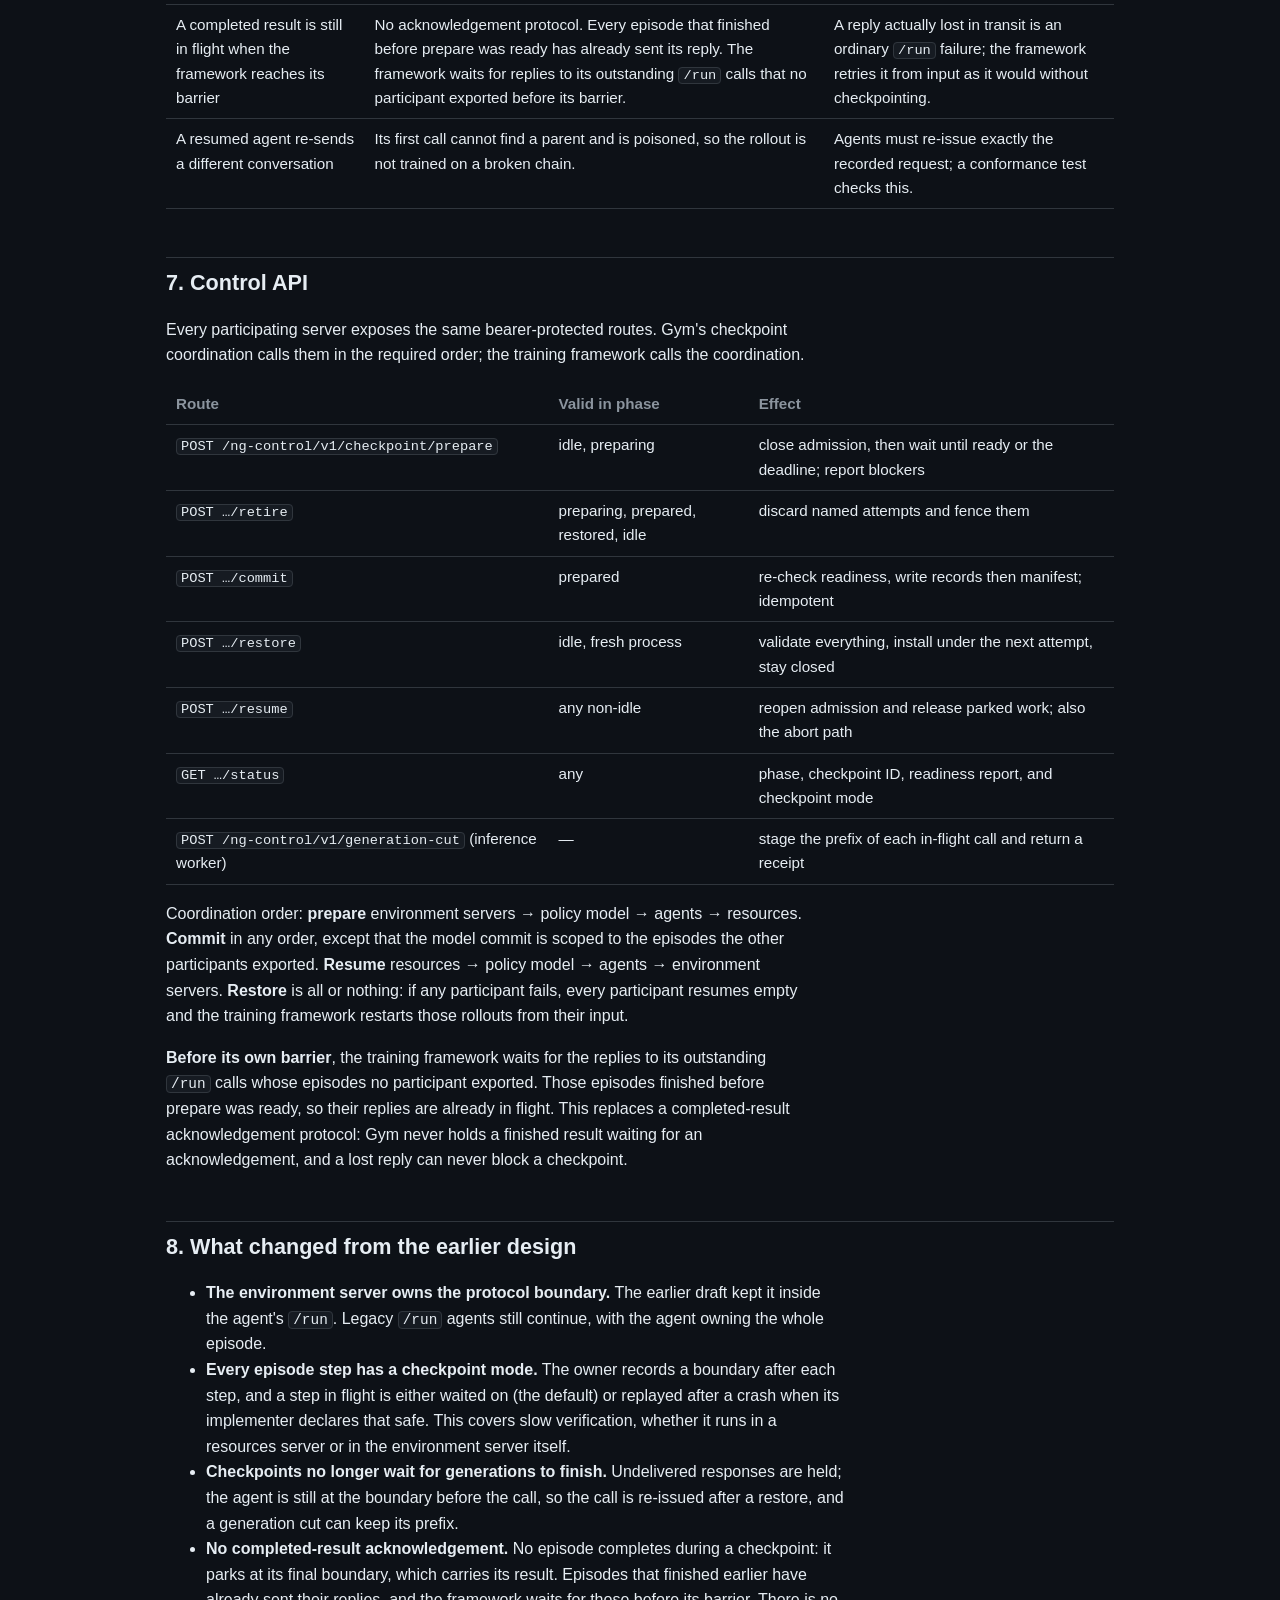
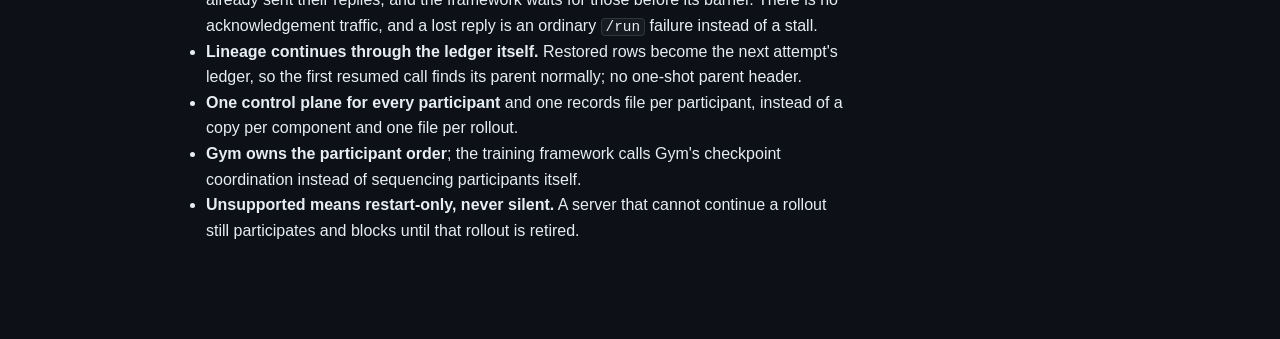
==== commit 2cb1f115: "docs: checkpointing v2: completed rollouts and the framework barrier Signed-off-by: Ananth Subramani" ====
--- a/design-docs/partial-rollout-checkpointing-v2.html
+++ b/design-docs/partial-rollout-checkpointing-v2.html
@@ -295,13 +295,20 @@
 <b>Restore</b> is all or nothing: if any participant fails, every participant resumes empty and the
 training framework restarts those rollouts from their input.
 </p>
+<p>
+<b>Before its own barrier</b>, the training framework waits for the replies to its outstanding
+<code>/run</code> calls whose episodes no participant exported. Those episodes finished before prepare
+was ready, so their replies are already in flight. This replaces a completed-result acknowledgement
+protocol: Gym never holds a finished result waiting for an acknowledgement, and a lost reply can never
+block a checkpoint.
+</p>
 
 <h2 id="changes">8. What changed from the earlier design</h2>
 <ul>
   <li><b>The environment server owns the protocol boundary.</b> The earlier draft kept it inside the agent's <code>/run</code>. Legacy <code>/run</code> agents still continue, with the agent owning the whole episode.</li>
   <li><b>Every episode step has a checkpoint mode.</b> The owner records a boundary after each step, and a step in flight is either waited on (the default) or replayed after a crash when its implementer declares that safe. This covers slow verification, whether it runs in a resources server or in the environment server itself.</li>
   <li><b>Checkpoints no longer wait for generations to finish.</b> Undelivered responses are held; the agent is still at the boundary before the call, so the call is re-issued after a restore, and a generation cut can keep its prefix.</li>
-  <li><b>No completed-result acknowledgement.</b> A result the training framework did not receive before its barrier restarts from input. This is always correct and removes a class of stalls.</li>
+  <li><b>No completed-result acknowledgement.</b> No episode completes during a checkpoint: it parks at its final boundary, which carries its result. Episodes that finished earlier have already sent their replies, and the framework waits for those before its barrier. There is no acknowledgement traffic, and a lost reply is an ordinary <code>/run</code> failure instead of a stall.</li>
   <li><b>Lineage continues through the ledger itself.</b> Restored rows become the next attempt's ledger, so the first resumed call finds its parent normally; no one-shot parent header.</li>
   <li><b>One control plane for every participant</b> and one records file per participant, instead of a copy per component and one file per rollout.</li>
   <li><b>Gym owns the participant order</b>; the training framework calls Gym's checkpoint coordination instead of sequencing participants itself.</li>
@@ -928,7 +935,8 @@
     ["A slow step (for example, verification or seeding) is in flight", "Replay mode: the checkpoint does not wait; the result is held and the step is re-run only after a crash. Wait mode: prepare waits, and the step's result is recorded at the boundary after it.", "Past the deadline in wait mode, the framework retires the rollout or aborts."],
     ["A response was already streaming when admission closed", "It must finish sending; prepare waits for it.", "—"],
     ["A server cannot continue rollouts (no hooks)", "It participates as restart-only: live rollouts block prepare.", "The framework retires them; they restart from input."],
-    ["A completed result never reached the framework", "No acknowledgement protocol: the framework's checkpoint still shows the rollout in flight.", "It restarts from input after restore."],
+    ["A rollout finishes while a checkpoint is open", "It never completes during the checkpoint: it parks at its final boundary, which carries its result, and delivers the result after resume. After a crash, the replacement attempt returns the recorded result without redoing anything.", "—"],
+    ["A completed result is still in flight when the framework reaches its barrier", "No acknowledgement protocol. Every episode that finished before prepare was ready has already sent its reply. The framework waits for replies to its outstanding <code>/run</code> calls that no participant exported before its barrier.", "A reply actually lost in transit is an ordinary <code>/run</code> failure; the framework retries it from input as it would without checkpointing."],
     ["A resumed agent re-sends a different conversation", "Its first call cannot find a parent and is poisoned, so the rollout is not trained on a broken chain.", "Agents must re-issue exactly the recorded request; a conformance test checks this."],
   ];
   const tbody = document.getElementById("failure-rows");
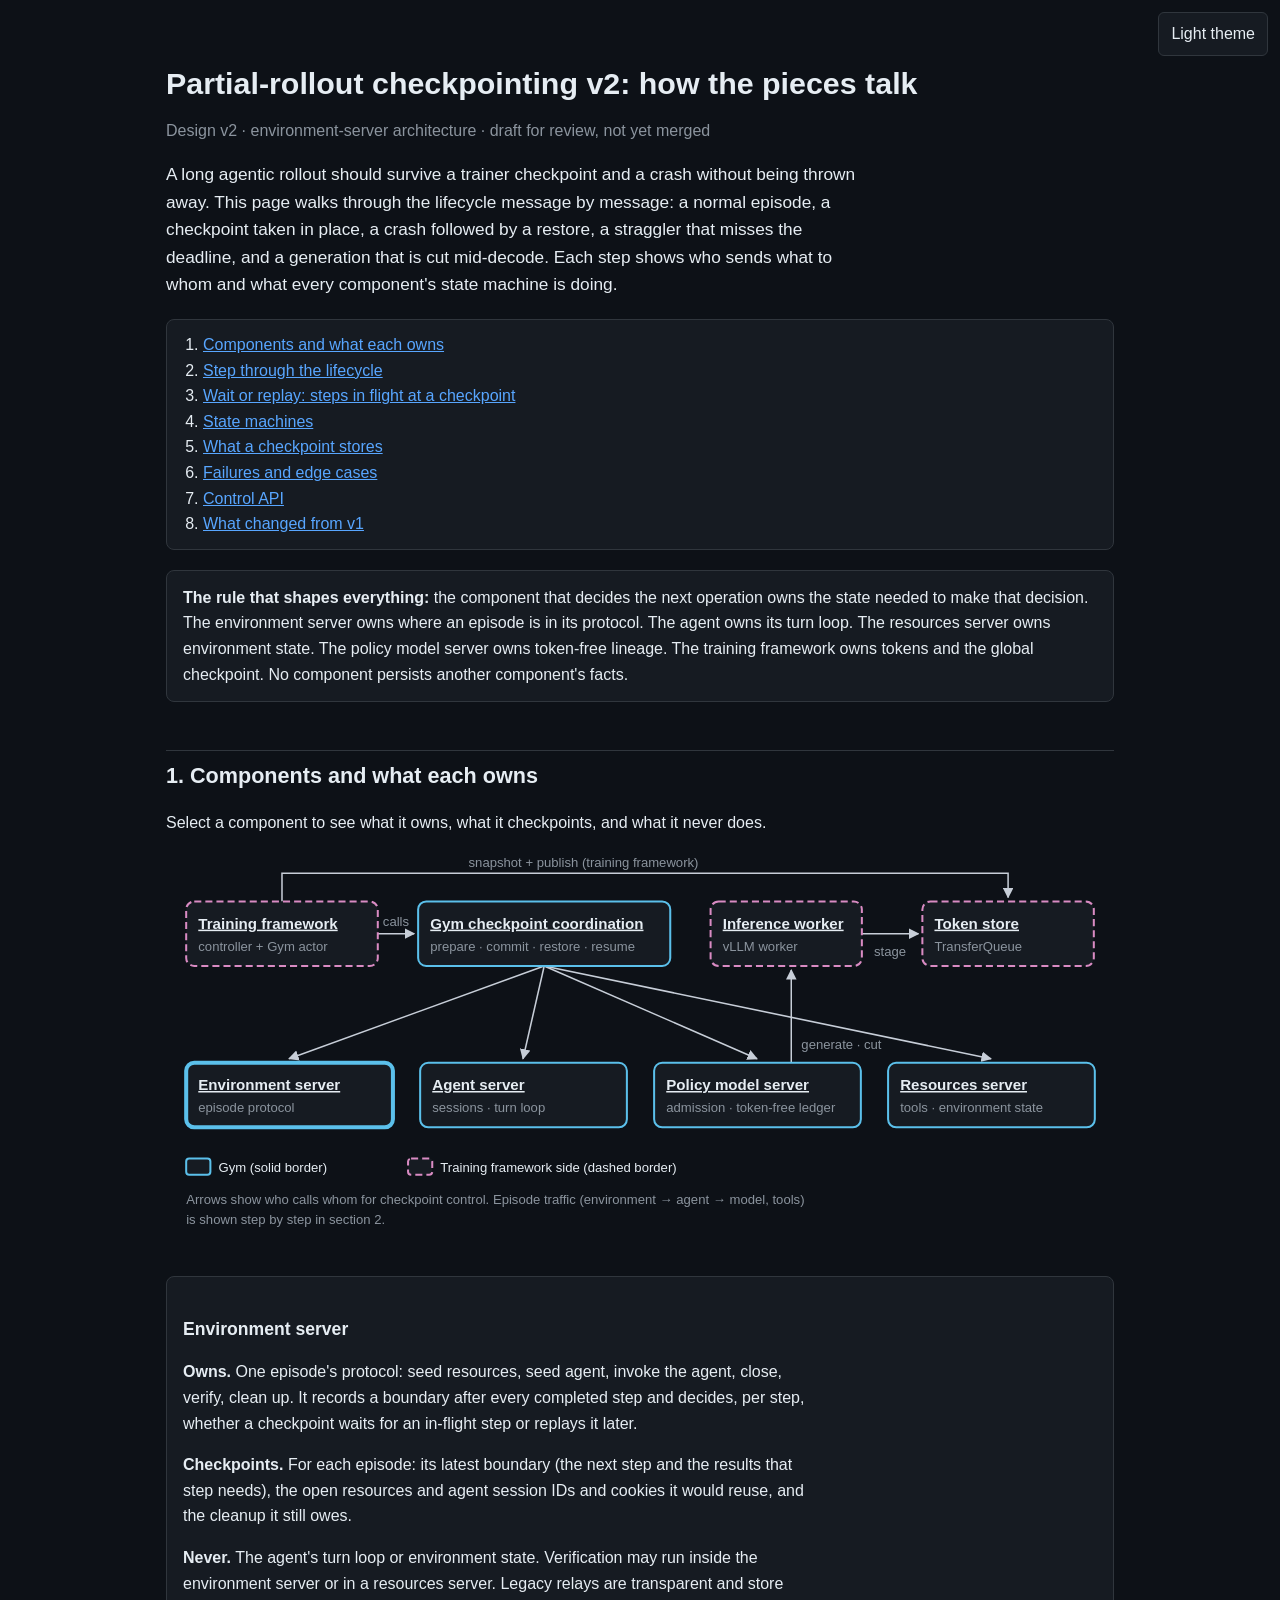
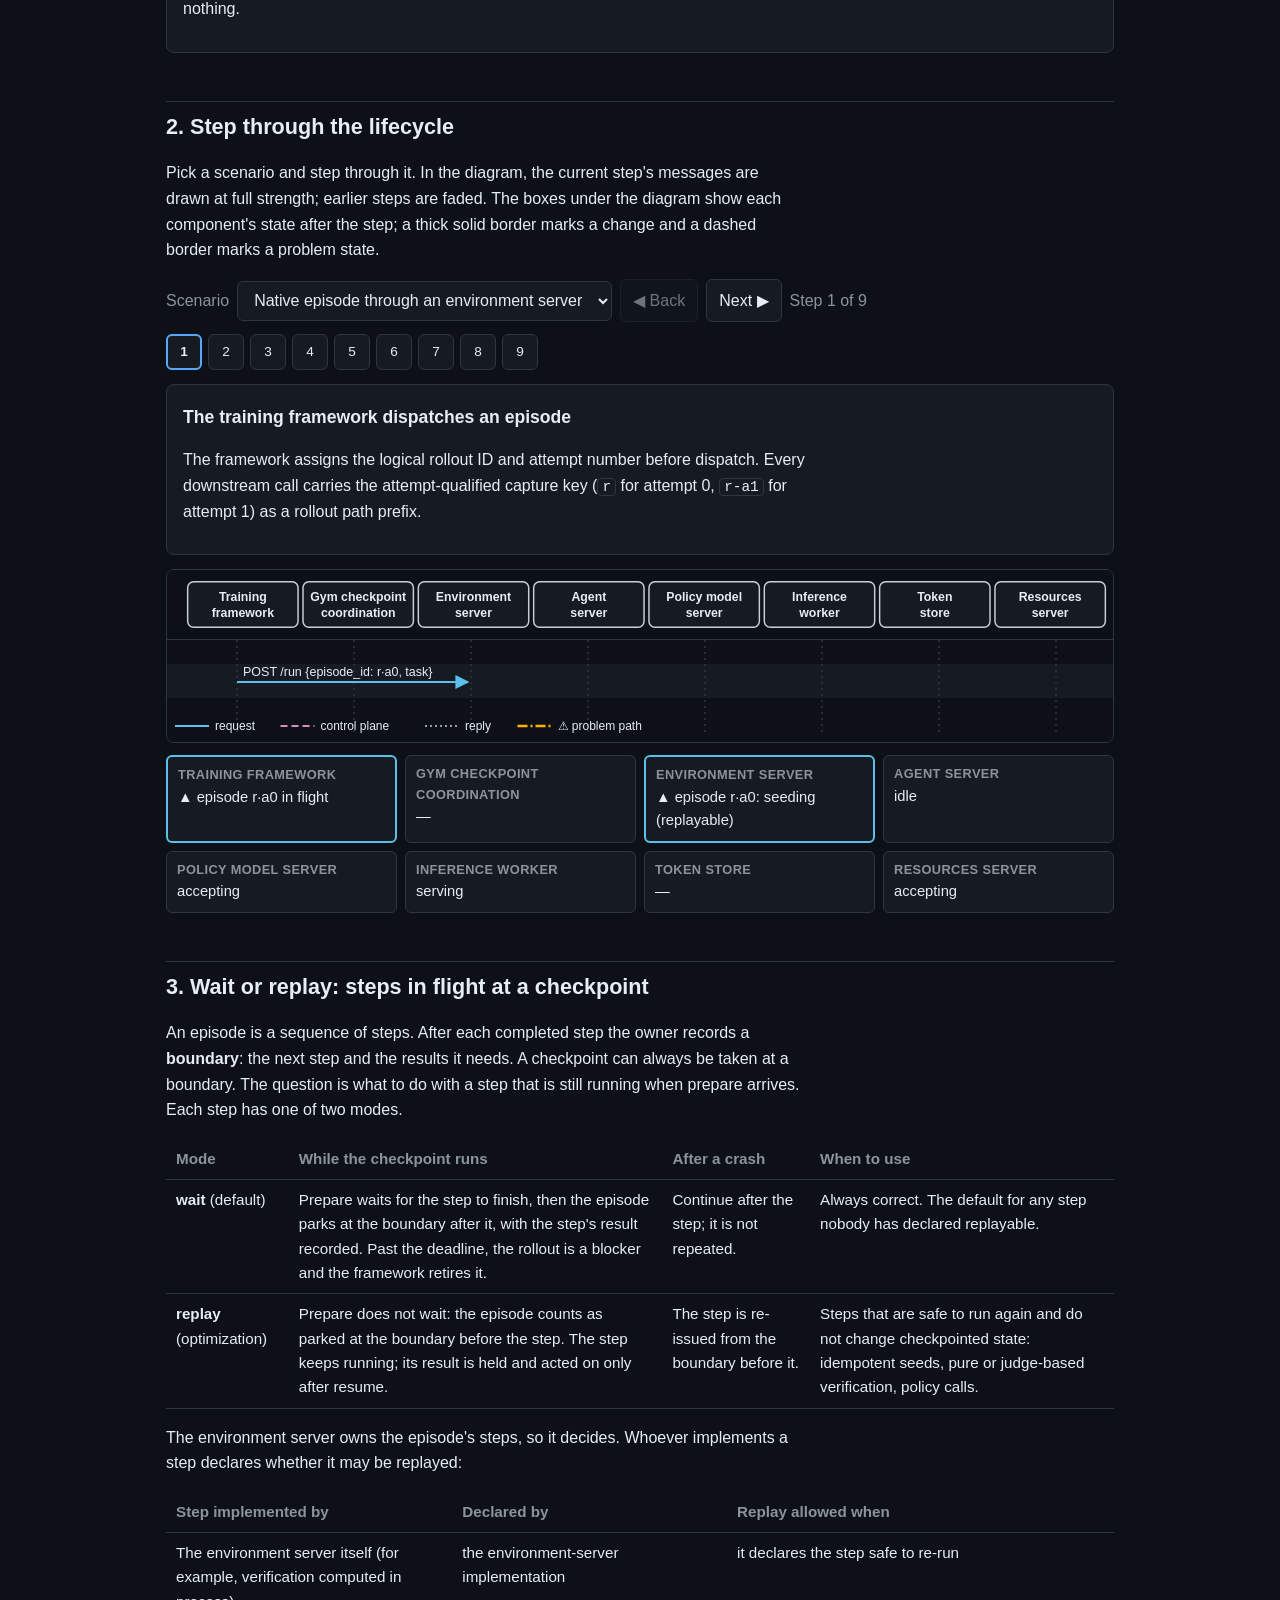
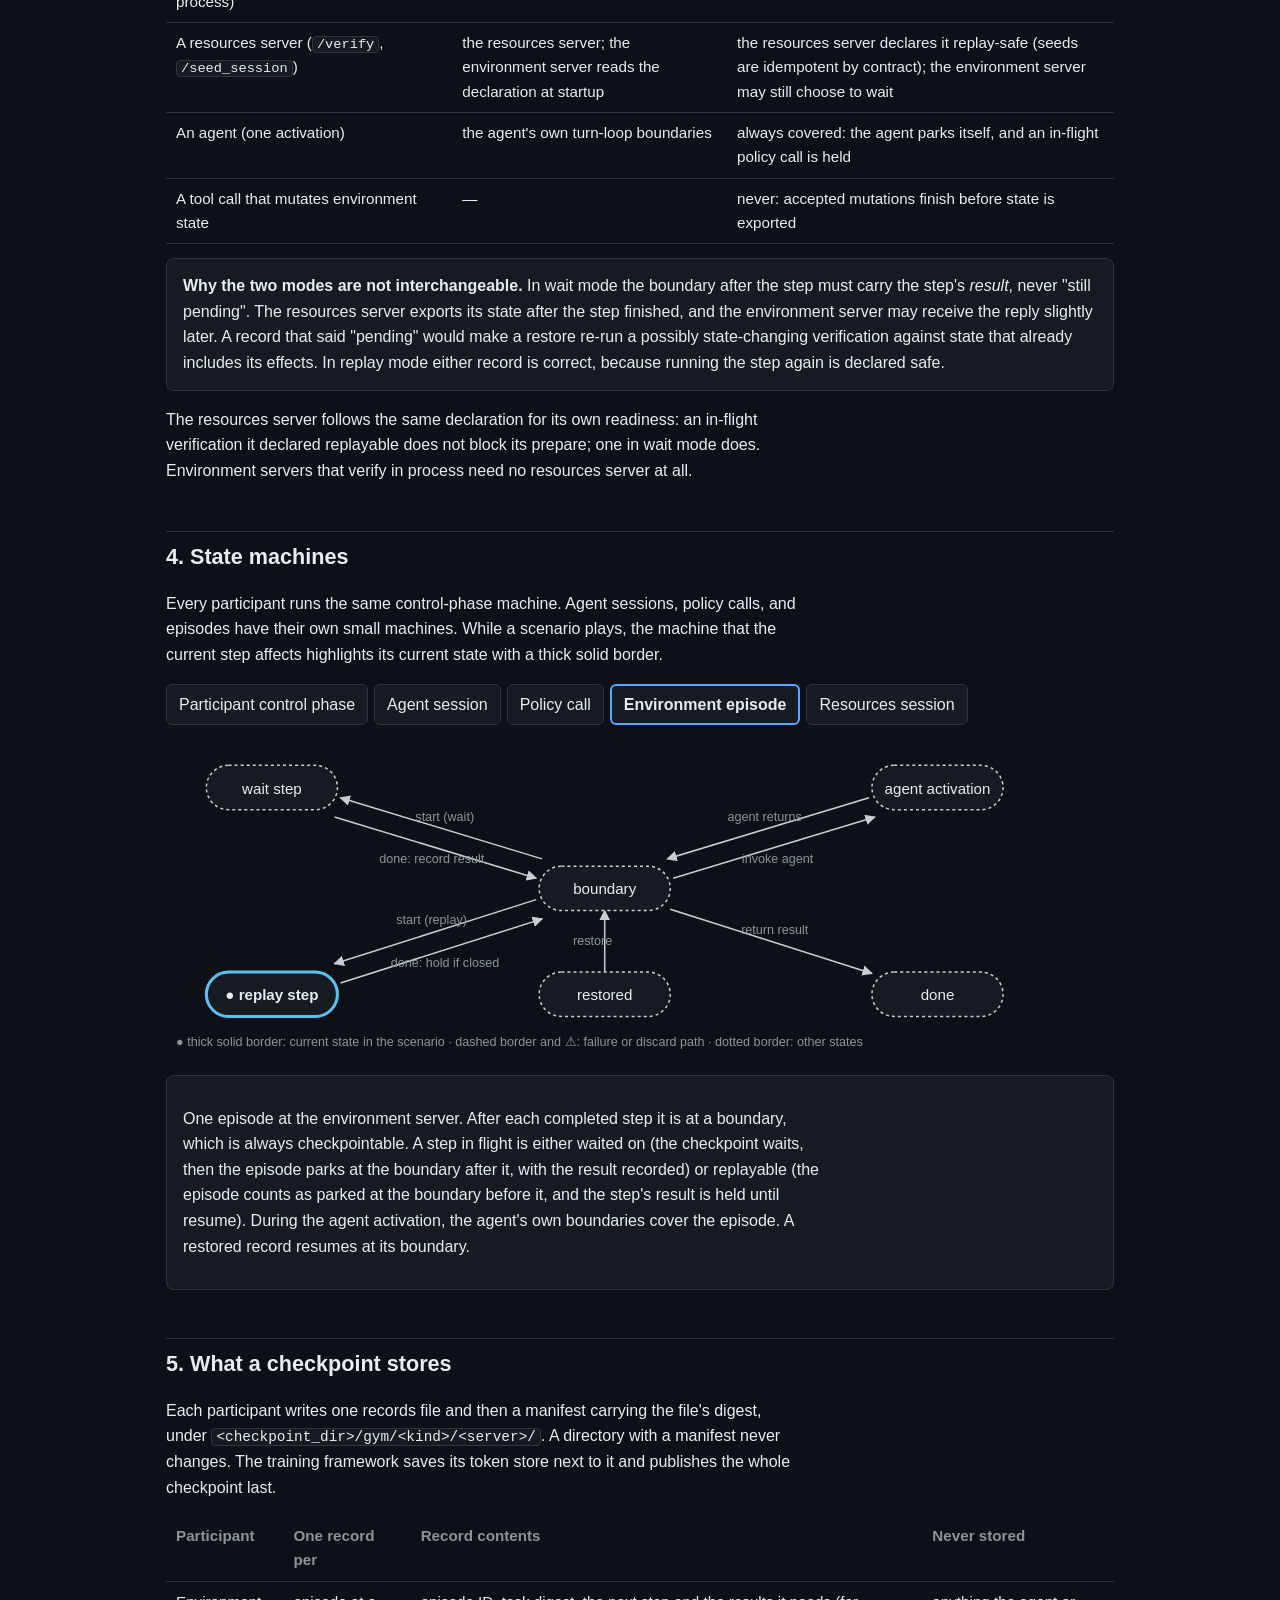
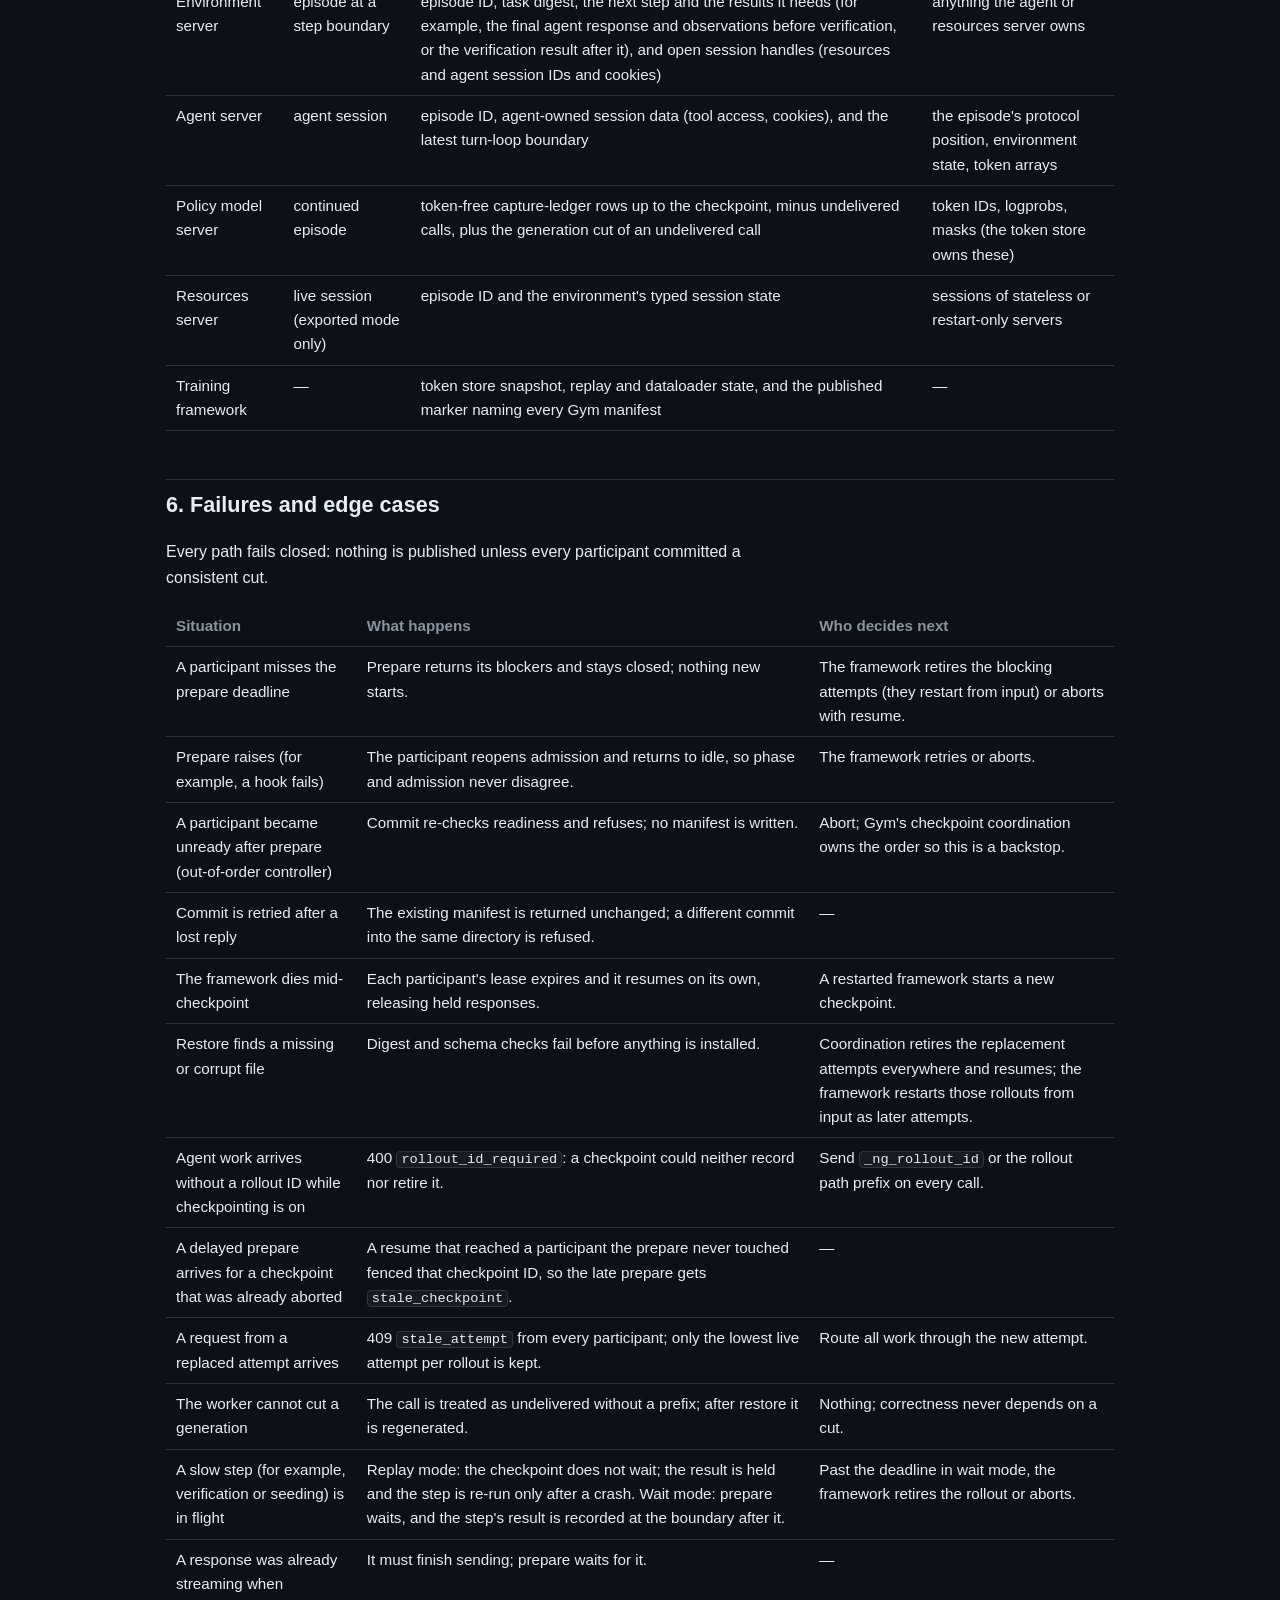
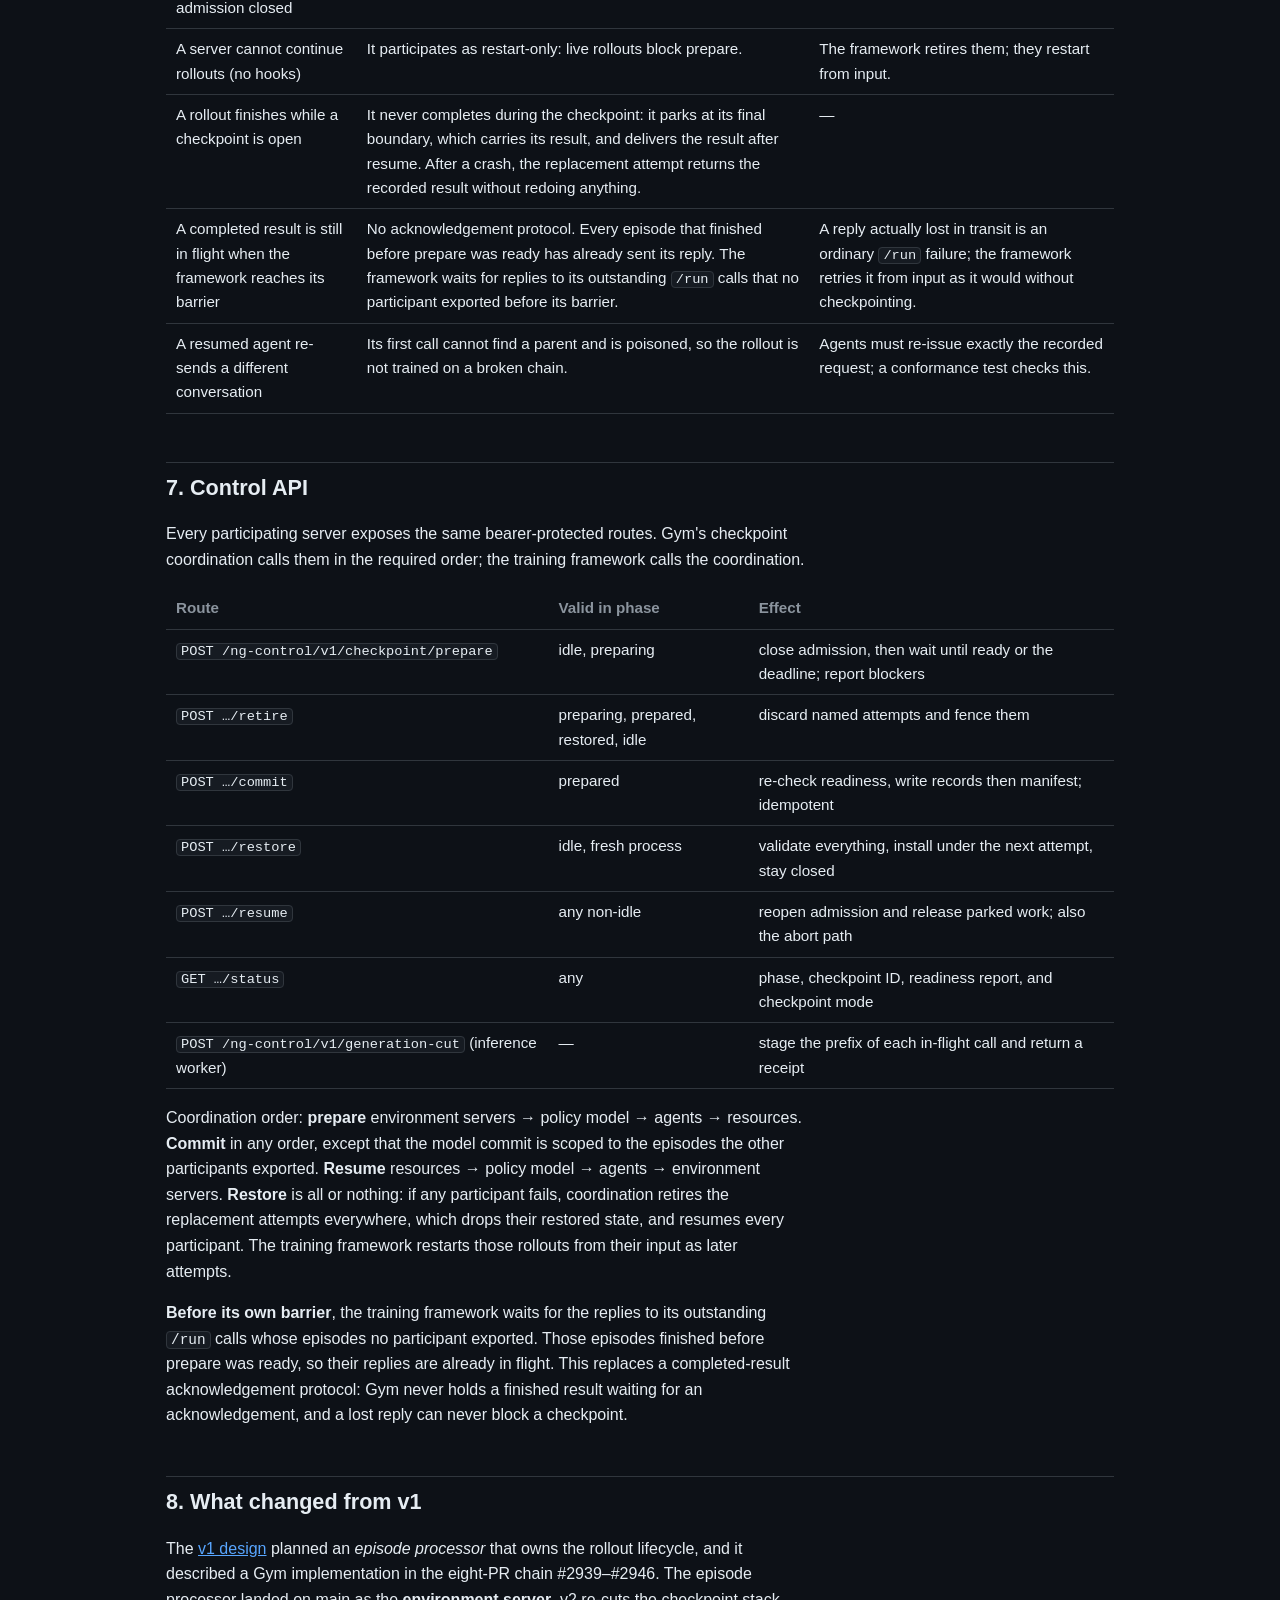
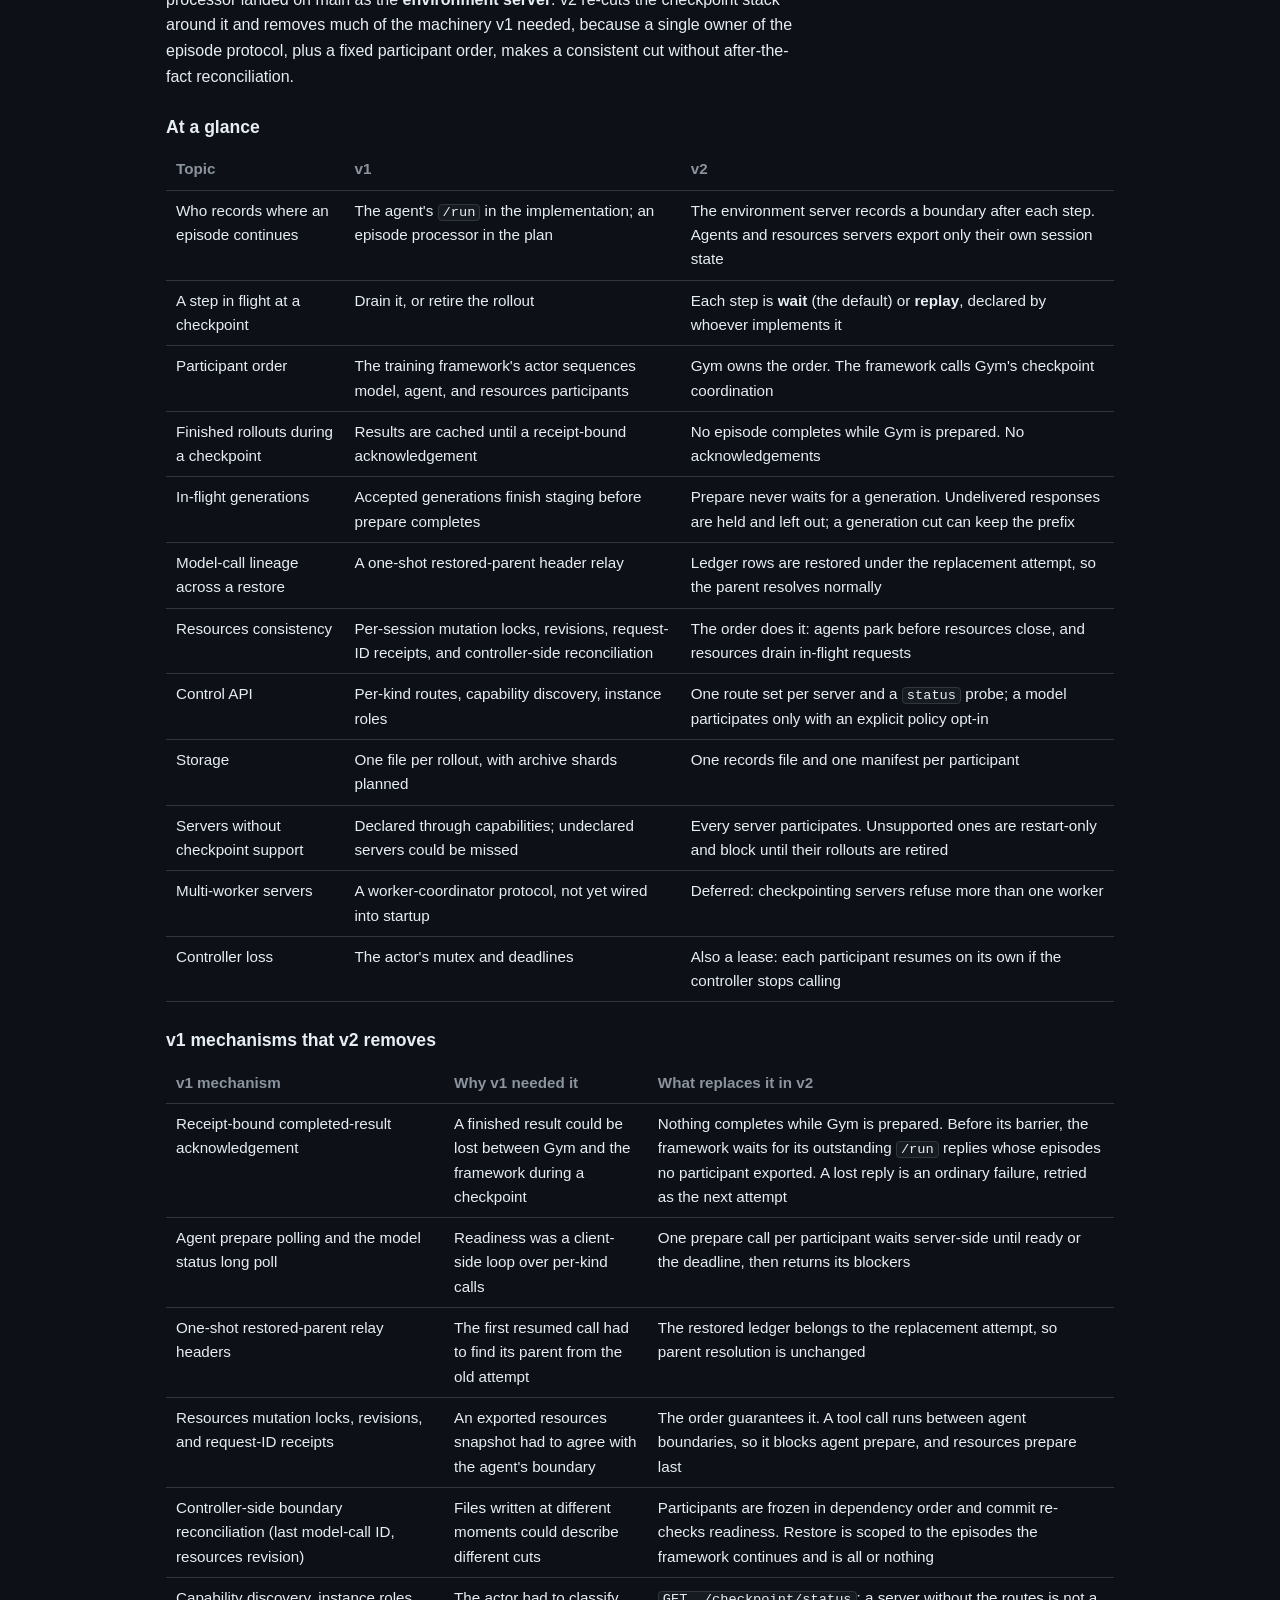
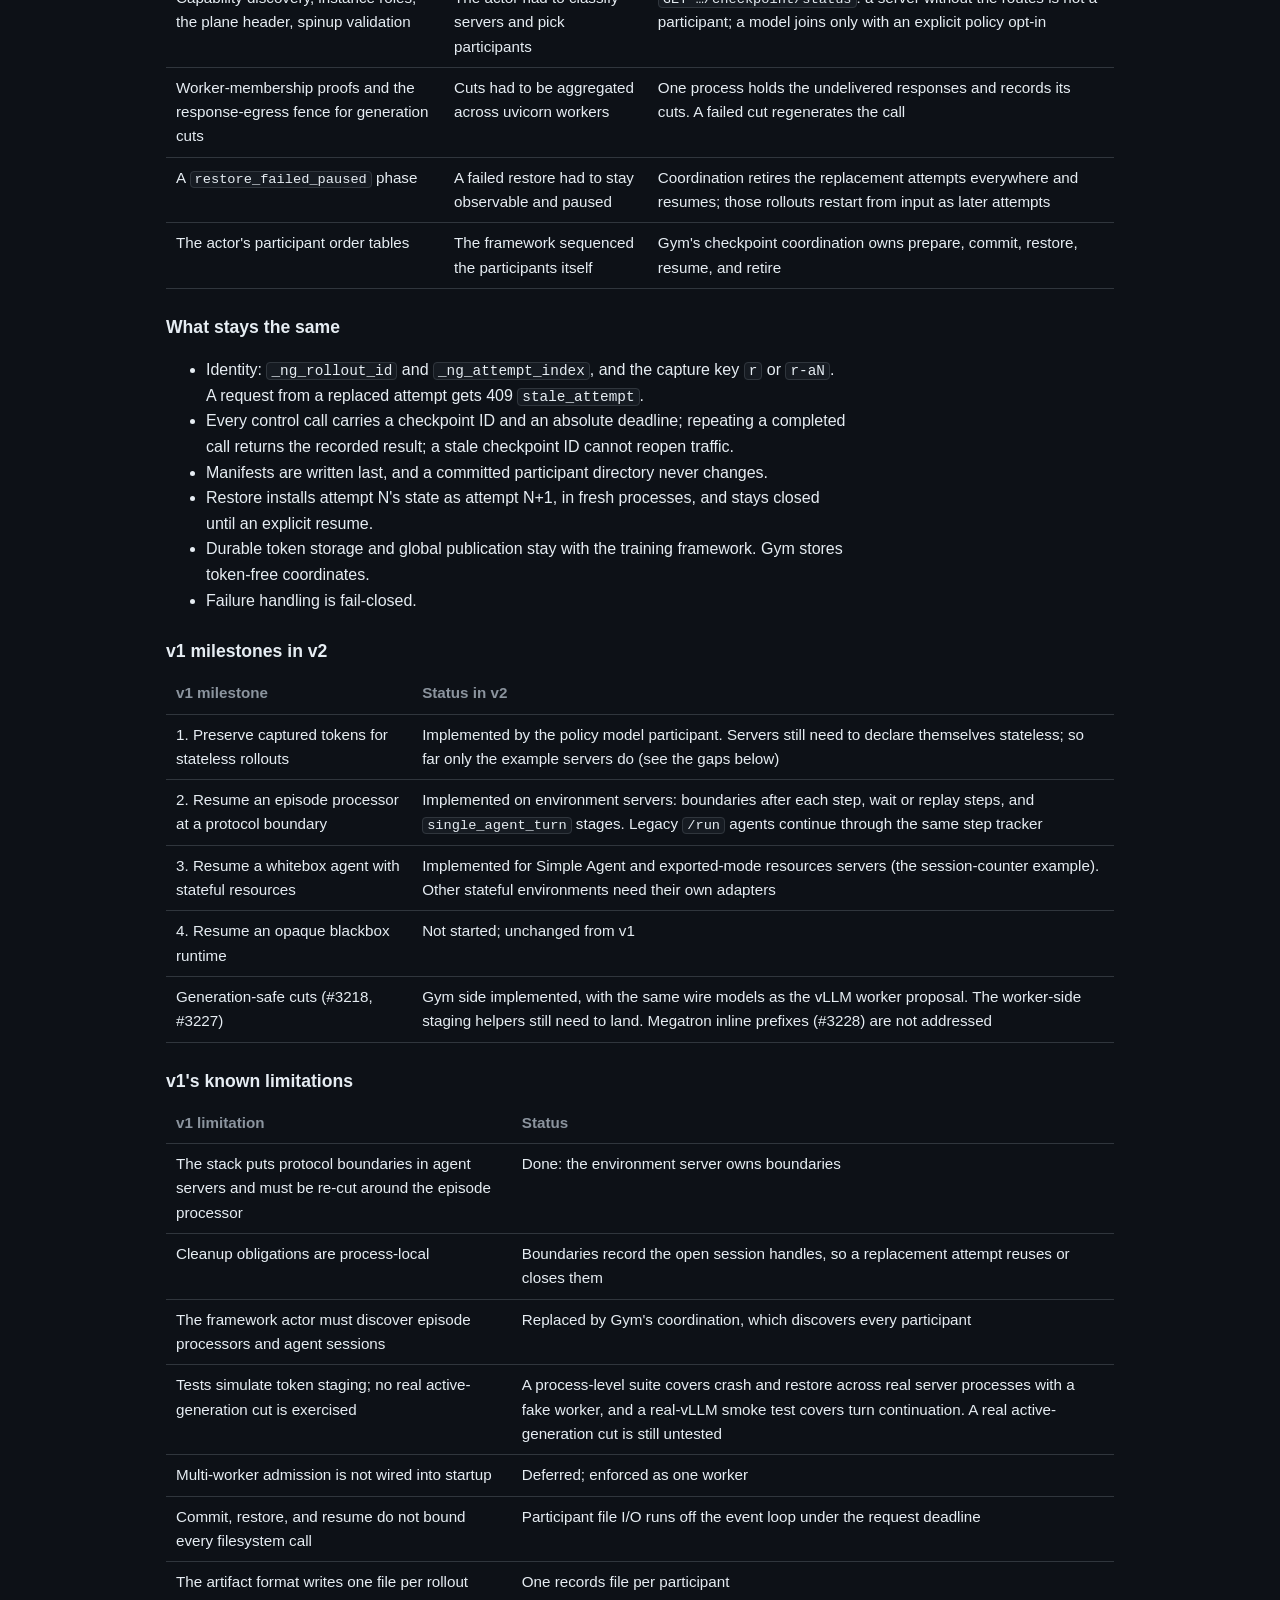
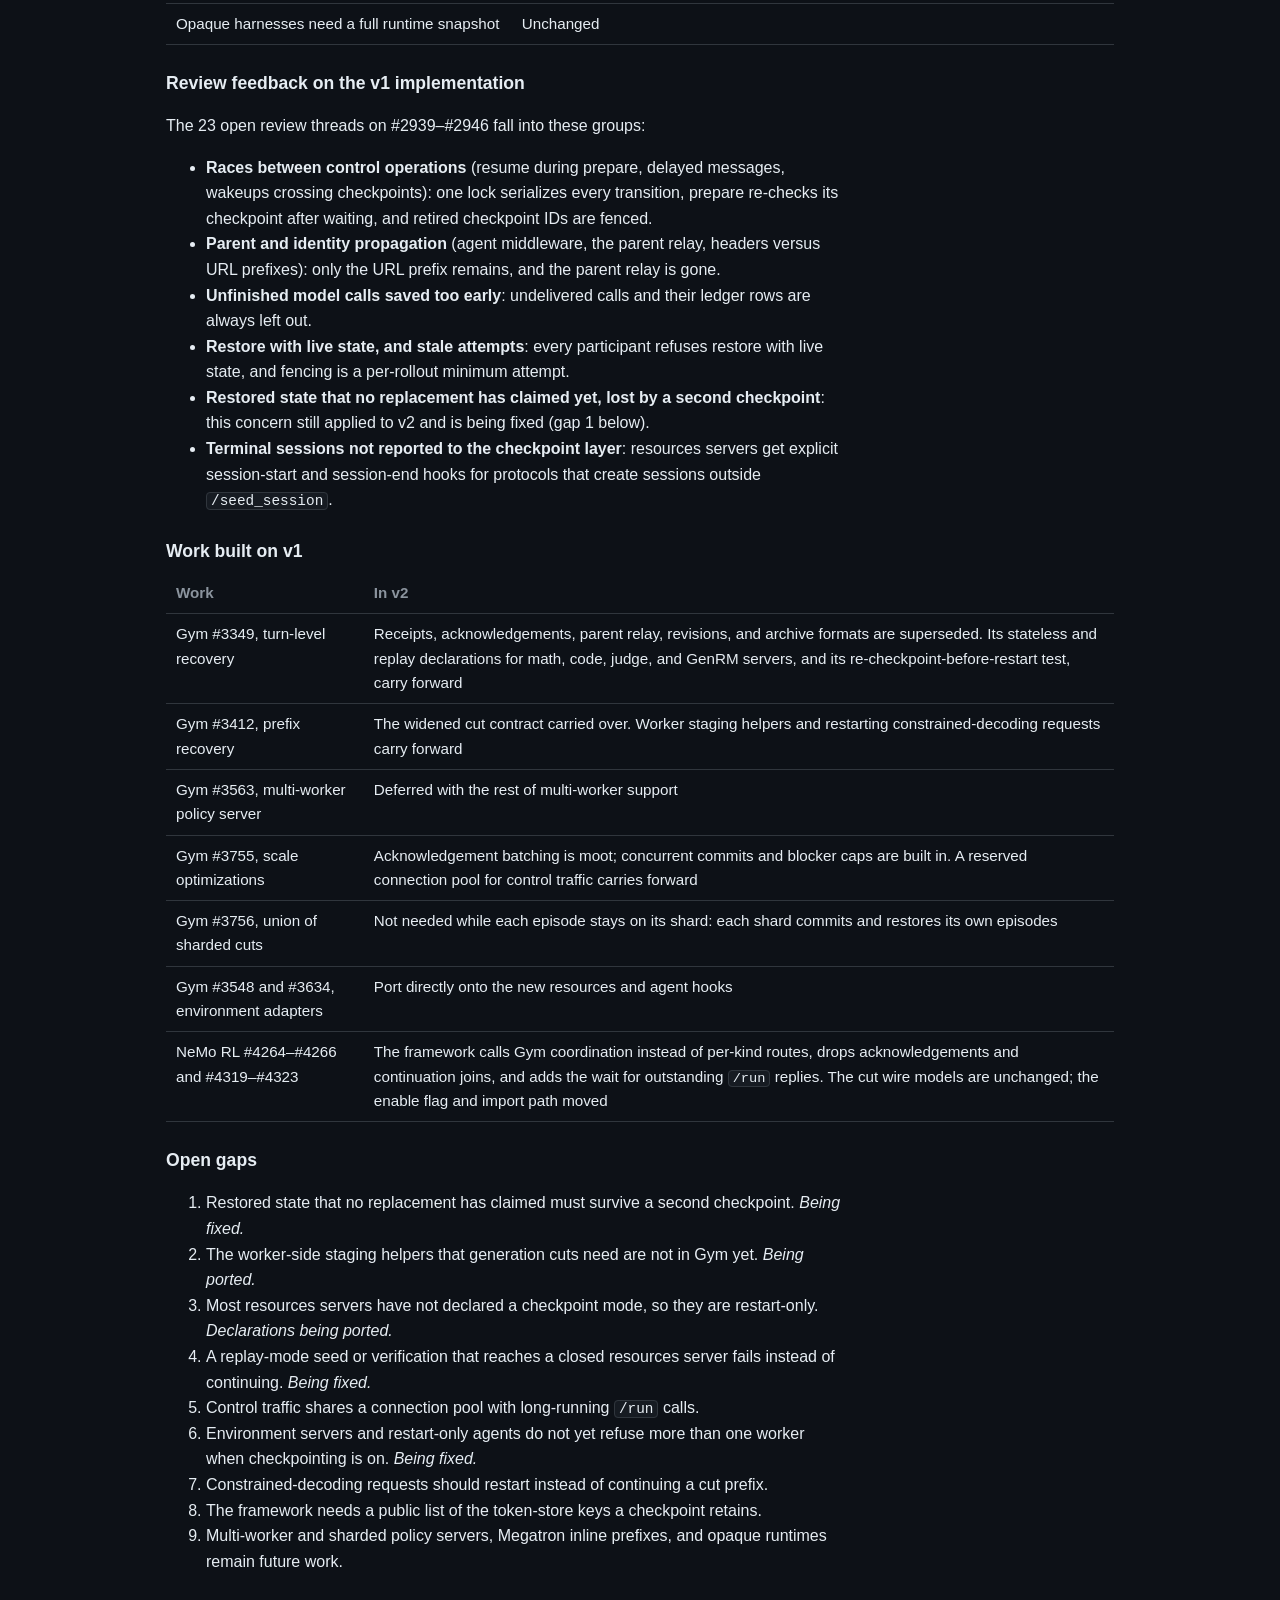
==== commit 9569f698: "docs: checkpointing v2: compare with v1 and point v1 at v2 Replace the short list of changes with a " ====
--- a/design-docs/partial-rollout-checkpointing-v2.html
+++ b/design-docs/partial-rollout-checkpointing-v2.html
@@ -149,7 +149,7 @@
     <li><a href="#records">What a checkpoint stores</a></li>
     <li><a href="#failures">Failures and edge cases</a></li>
     <li><a href="#apis">Control API</a></li>
-    <li><a href="#changes">What changed from the earlier design</a></li>
+    <li><a href="#changes">What changed from v1</a></li>
   </ol>
 </nav>
 
@@ -292,8 +292,9 @@
 Coordination order: <b>prepare</b> environment servers → policy model → agents → resources.
 <b>Commit</b> in any order, except that the model commit is scoped to the episodes the other
 participants exported. <b>Resume</b> resources → policy model → agents → environment servers.
-<b>Restore</b> is all or nothing: if any participant fails, every participant resumes empty and the
-training framework restarts those rollouts from their input.
+<b>Restore</b> is all or nothing: if any participant fails, coordination retires the replacement attempts
+everywhere, which drops their restored state, and resumes every participant. The training framework restarts
+those rollouts from their input as later attempts.
 </p>
 <p>
 <b>Before its own barrier</b>, the training framework waits for the replies to its outstanding
@@ -303,17 +304,136 @@
 block a checkpoint.
 </p>
 
-<h2 id="changes">8. What changed from the earlier design</h2>
+<h2 id="changes">8. What changed from v1</h2>
+<p>
+The <a href="partial-rollout-checkpointing.html">v1 design</a> planned an <i>episode processor</i> that owns the
+rollout lifecycle, and it described a Gym implementation in the eight-PR chain #2939–#2946. The episode processor
+landed on main as the <b>environment server</b>. v2 re-cuts the checkpoint stack around it and removes much of the
+machinery v1 needed, because a single owner of the episode protocol, plus a fixed participant order, makes a
+consistent cut without after-the-fact reconciliation.
+</p>
+
+<h3 id="changes-glance">At a glance</h3>
+<div class="scroll">
+<table>
+  <thead><tr><th>Topic</th><th>v1</th><th>v2</th></tr></thead>
+  <tbody>
+    <tr><td>Who records where an episode continues</td><td>The agent's <code>/run</code> in the implementation; an episode processor in the plan</td><td>The environment server records a boundary after each step. Agents and resources servers export only their own session state</td></tr>
+    <tr><td>A step in flight at a checkpoint</td><td>Drain it, or retire the rollout</td><td>Each step is <b>wait</b> (the default) or <b>replay</b>, declared by whoever implements it</td></tr>
+    <tr><td>Participant order</td><td>The training framework's actor sequences model, agent, and resources participants</td><td>Gym owns the order. The framework calls Gym's checkpoint coordination</td></tr>
+    <tr><td>Finished rollouts during a checkpoint</td><td>Results are cached until a receipt-bound acknowledgement</td><td>No episode completes while Gym is prepared. No acknowledgements</td></tr>
+    <tr><td>In-flight generations</td><td>Accepted generations finish staging before prepare completes</td><td>Prepare never waits for a generation. Undelivered responses are held and left out; a generation cut can keep the prefix</td></tr>
+    <tr><td>Model-call lineage across a restore</td><td>A one-shot restored-parent header relay</td><td>Ledger rows are restored under the replacement attempt, so the parent resolves normally</td></tr>
+    <tr><td>Resources consistency</td><td>Per-session mutation locks, revisions, request-ID receipts, and controller-side reconciliation</td><td>The order does it: agents park before resources close, and resources drain in-flight requests</td></tr>
+    <tr><td>Control API</td><td>Per-kind routes, capability discovery, instance roles</td><td>One route set per server and a <code>status</code> probe; a model participates only with an explicit policy opt-in</td></tr>
+    <tr><td>Storage</td><td>One file per rollout, with archive shards planned</td><td>One records file and one manifest per participant</td></tr>
+    <tr><td>Servers without checkpoint support</td><td>Declared through capabilities; undeclared servers could be missed</td><td>Every server participates. Unsupported ones are restart-only and block until their rollouts are retired</td></tr>
+    <tr><td>Multi-worker servers</td><td>A worker-coordinator protocol, not yet wired into startup</td><td>Deferred: checkpointing servers refuse more than one worker</td></tr>
+    <tr><td>Controller loss</td><td>The actor's mutex and deadlines</td><td>Also a lease: each participant resumes on its own if the controller stops calling</td></tr>
+  </tbody>
+</table>
+</div>
+
+<h3 id="changes-removed">v1 mechanisms that v2 removes</h3>
+<div class="scroll">
+<table>
+  <thead><tr><th>v1 mechanism</th><th>Why v1 needed it</th><th>What replaces it in v2</th></tr></thead>
+  <tbody>
+    <tr><td>Receipt-bound completed-result acknowledgement</td><td>A finished result could be lost between Gym and the framework during a checkpoint</td><td>Nothing completes while Gym is prepared. Before its barrier, the framework waits for its outstanding <code>/run</code> replies whose episodes no participant exported. A lost reply is an ordinary failure, retried as the next attempt</td></tr>
+    <tr><td>Agent prepare polling and the model status long poll</td><td>Readiness was a client-side loop over per-kind calls</td><td>One prepare call per participant waits server-side until ready or the deadline, then returns its blockers</td></tr>
+    <tr><td>One-shot restored-parent relay headers</td><td>The first resumed call had to find its parent from the old attempt</td><td>The restored ledger belongs to the replacement attempt, so parent resolution is unchanged</td></tr>
+    <tr><td>Resources mutation locks, revisions, and request-ID receipts</td><td>An exported resources snapshot had to agree with the agent's boundary</td><td>The order guarantees it. A tool call runs between agent boundaries, so it blocks agent prepare, and resources prepare last</td></tr>
+    <tr><td>Controller-side boundary reconciliation (last model-call ID, resources revision)</td><td>Files written at different moments could describe different cuts</td><td>Participants are frozen in dependency order and commit re-checks readiness. Restore is scoped to the episodes the framework continues and is all or nothing</td></tr>
+    <tr><td>Capability discovery, instance roles, the plane header, spinup validation</td><td>The actor had to classify servers and pick participants</td><td><code>GET …/checkpoint/status</code>: a server without the routes is not a participant; a model joins only with an explicit policy opt-in</td></tr>
+    <tr><td>Worker-membership proofs and the response-egress fence for generation cuts</td><td>Cuts had to be aggregated across uvicorn workers</td><td>One process holds the undelivered responses and records its cuts. A failed cut regenerates the call</td></tr>
+    <tr><td>A <code>restore_failed_paused</code> phase</td><td>A failed restore had to stay observable and paused</td><td>Coordination retires the replacement attempts everywhere and resumes; those rollouts restart from input as later attempts</td></tr>
+    <tr><td>The actor's participant order tables</td><td>The framework sequenced the participants itself</td><td>Gym's checkpoint coordination owns prepare, commit, restore, resume, and retire</td></tr>
+  </tbody>
+</table>
+</div>
+
+<h3 id="changes-kept">What stays the same</h3>
 <ul>
-  <li><b>The environment server owns the protocol boundary.</b> The earlier draft kept it inside the agent's <code>/run</code>. Legacy <code>/run</code> agents still continue, with the agent owning the whole episode.</li>
-  <li><b>Every episode step has a checkpoint mode.</b> The owner records a boundary after each step, and a step in flight is either waited on (the default) or replayed after a crash when its implementer declares that safe. This covers slow verification, whether it runs in a resources server or in the environment server itself.</li>
-  <li><b>Checkpoints no longer wait for generations to finish.</b> Undelivered responses are held; the agent is still at the boundary before the call, so the call is re-issued after a restore, and a generation cut can keep its prefix.</li>
-  <li><b>No completed-result acknowledgement.</b> No episode completes during a checkpoint: it parks at its final boundary, which carries its result. Episodes that finished earlier have already sent their replies, and the framework waits for those before its barrier. There is no acknowledgement traffic, and a lost reply is an ordinary <code>/run</code> failure instead of a stall.</li>
-  <li><b>Lineage continues through the ledger itself.</b> Restored rows become the next attempt's ledger, so the first resumed call finds its parent normally; no one-shot parent header.</li>
-  <li><b>One control plane for every participant</b> and one records file per participant, instead of a copy per component and one file per rollout.</li>
-  <li><b>Gym owns the participant order</b>; the training framework calls Gym's checkpoint coordination instead of sequencing participants itself.</li>
-  <li><b>Unsupported means restart-only, never silent.</b> A server that cannot continue a rollout still participates and blocks until that rollout is retired.</li>
+  <li>Identity: <code>_ng_rollout_id</code> and <code>_ng_attempt_index</code>, and the capture key <code>r</code> or <code>r-aN</code>. A request from a replaced attempt gets 409 <code>stale_attempt</code>.</li>
+  <li>Every control call carries a checkpoint ID and an absolute deadline; repeating a completed call returns the recorded result; a stale checkpoint ID cannot reopen traffic.</li>
+  <li>Manifests are written last, and a committed participant directory never changes.</li>
+  <li>Restore installs attempt N's state as attempt N+1, in fresh processes, and stays closed until an explicit resume.</li>
+  <li>Durable token storage and global publication stay with the training framework. Gym stores token-free coordinates.</li>
+  <li>Failure handling is fail-closed.</li>
 </ul>
+
+<h3 id="changes-milestones">v1 milestones in v2</h3>
+<div class="scroll">
+<table>
+  <thead><tr><th>v1 milestone</th><th>Status in v2</th></tr></thead>
+  <tbody>
+    <tr><td>1. Preserve captured tokens for stateless rollouts</td><td>Implemented by the policy model participant. Servers still need to declare themselves stateless; so far only the example servers do (see the gaps below)</td></tr>
+    <tr><td>2. Resume an episode processor at a protocol boundary</td><td>Implemented on environment servers: boundaries after each step, wait or replay steps, and <code>single_agent_turn</code> stages. Legacy <code>/run</code> agents continue through the same step tracker</td></tr>
+    <tr><td>3. Resume a whitebox agent with stateful resources</td><td>Implemented for Simple Agent and exported-mode resources servers (the session-counter example). Other stateful environments need their own adapters</td></tr>
+    <tr><td>4. Resume an opaque blackbox runtime</td><td>Not started; unchanged from v1</td></tr>
+    <tr><td>Generation-safe cuts (#3218, #3227)</td><td>Gym side implemented, with the same wire models as the vLLM worker proposal. The worker-side staging helpers still need to land. Megatron inline prefixes (#3228) are not addressed</td></tr>
+  </tbody>
+</table>
+</div>
+
+<h3 id="changes-limitations">v1's known limitations</h3>
+<div class="scroll">
+<table>
+  <thead><tr><th>v1 limitation</th><th>Status</th></tr></thead>
+  <tbody>
+    <tr><td>The stack puts protocol boundaries in agent servers and must be re-cut around the episode processor</td><td>Done: the environment server owns boundaries</td></tr>
+    <tr><td>Cleanup obligations are process-local</td><td>Boundaries record the open session handles, so a replacement attempt reuses or closes them</td></tr>
+    <tr><td>The framework actor must discover episode processors and agent sessions</td><td>Replaced by Gym's coordination, which discovers every participant</td></tr>
+    <tr><td>Tests simulate token staging; no real active-generation cut is exercised</td><td>A process-level suite covers crash and restore across real server processes with a fake worker, and a real-vLLM smoke test covers turn continuation. A real active-generation cut is still untested</td></tr>
+    <tr><td>Multi-worker admission is not wired into startup</td><td>Deferred; enforced as one worker</td></tr>
+    <tr><td>Commit, restore, and resume do not bound every filesystem call</td><td>Participant file I/O runs off the event loop under the request deadline</td></tr>
+    <tr><td>The artifact format writes one file per rollout</td><td>One records file per participant</td></tr>
+    <tr><td>Opaque harnesses need a full runtime snapshot</td><td>Unchanged</td></tr>
+  </tbody>
+</table>
+</div>
+
+<h3 id="changes-review">Review feedback on the v1 implementation</h3>
+<p>
+The 23 open review threads on #2939–#2946 fall into these groups:
+</p>
+<ul>
+  <li><b>Races between control operations</b> (resume during prepare, delayed messages, wakeups crossing checkpoints): one lock serializes every transition, prepare re-checks its checkpoint after waiting, and retired checkpoint IDs are fenced.</li>
+  <li><b>Parent and identity propagation</b> (agent middleware, the parent relay, headers versus URL prefixes): only the URL prefix remains, and the parent relay is gone.</li>
+  <li><b>Unfinished model calls saved too early</b>: undelivered calls and their ledger rows are always left out.</li>
+  <li><b>Restore with live state, and stale attempts</b>: every participant refuses restore with live state, and fencing is a per-rollout minimum attempt.</li>
+  <li><b>Restored state that no replacement has claimed yet, lost by a second checkpoint</b>: this concern still applied to v2 and is being fixed (gap 1 below).</li>
+  <li><b>Terminal sessions not reported to the checkpoint layer</b>: resources servers get explicit session-start and session-end hooks for protocols that create sessions outside <code>/seed_session</code>.</li>
+</ul>
+
+<h3 id="changes-downstream">Work built on v1</h3>
+<div class="scroll">
+<table>
+  <thead><tr><th>Work</th><th>In v2</th></tr></thead>
+  <tbody>
+    <tr><td>Gym #3349, turn-level recovery</td><td>Receipts, acknowledgements, parent relay, revisions, and archive formats are superseded. Its stateless and replay declarations for math, code, judge, and GenRM servers, and its re-checkpoint-before-restart test, carry forward</td></tr>
+    <tr><td>Gym #3412, prefix recovery</td><td>The widened cut contract carried over. Worker staging helpers and restarting constrained-decoding requests carry forward</td></tr>
+    <tr><td>Gym #3563, multi-worker policy server</td><td>Deferred with the rest of multi-worker support</td></tr>
+    <tr><td>Gym #3755, scale optimizations</td><td>Acknowledgement batching is moot; concurrent commits and blocker caps are built in. A reserved connection pool for control traffic carries forward</td></tr>
+    <tr><td>Gym #3756, union of sharded cuts</td><td>Not needed while each episode stays on its shard: each shard commits and restores its own episodes</td></tr>
+    <tr><td>Gym #3548 and #3634, environment adapters</td><td>Port directly onto the new resources and agent hooks</td></tr>
+    <tr><td>NeMo RL #4264–#4266 and #4319–#4323</td><td>The framework calls Gym coordination instead of per-kind routes, drops acknowledgements and continuation joins, and adds the wait for outstanding <code>/run</code> replies. The cut wire models are unchanged; the enable flag and import path moved</td></tr>
+  </tbody>
+</table>
+</div>
+
+<h3 id="changes-gaps">Open gaps</h3>
+<ol>
+  <li>Restored state that no replacement has claimed must survive a second checkpoint. <i>Being fixed.</i></li>
+  <li>The worker-side staging helpers that generation cuts need are not in Gym yet. <i>Being ported.</i></li>
+  <li>Most resources servers have not declared a checkpoint mode, so they are restart-only. <i>Declarations being ported.</i></li>
+  <li>A replay-mode seed or verification that reaches a closed resources server fails instead of continuing. <i>Being fixed.</i></li>
+  <li>Control traffic shares a connection pool with long-running <code>/run</code> calls.</li>
+  <li>Environment servers and restart-only agents do not yet refuse more than one worker when checkpointing is on. <i>Being fixed.</i></li>
+  <li>Constrained-decoding requests should restart instead of continuing a cut prefix.</li>
+  <li>The framework needs a public list of the token-store keys a checkpoint retains.</li>
+  <li>Multi-worker and sharded policy servers, Megatron inline prefixes, and opaque runtimes remain future work.</li>
+</ol>
 
 </main>
 
@@ -676,8 +796,8 @@
           [m("RL", "ORC", "restore(k, episode_ids: [r])", "control"), m("ORC", "POL", "restore", "control"), m("ORC", "RES", "restore", "control"), m("ORC", "AGT", "restore", "control"), m("ORC", "ENV", "restore", "control")],
           { POL: "restored · ledger r-a1 = c1 · cut of c2", RES: "restored · session state", AGT: "restored · session at B2 (r·a1)", ENV: "restored · record for r·a1" }, { phase: "restored" }),
         S("If any restore fails, nothing continues",
-          "Restore is all or nothing. If one participant rejects its files, the coordination resumes every participant empty and reports the failure; the framework restarts those rollouts from input instead of continuing a partial combination.",
-          [m("ORC", "RL", "restored (or: failed → all resumed empty)", "reply")],
+          "Restore is all or nothing. If one participant rejects its files, coordination retires the replacement attempts everywhere, which drops any state already restored, then resumes every participant and reports the failure. The framework restarts those rollouts from input as later attempts instead of continuing a partial combination.",
+          [m("ORC", "RL", "restored (or: failed → retire replacements, resume all)", "reply")],
           {}, {}),
         S("Resume, then re-dispatch attempt 1",
           "After resume, the framework re-dispatches episode r as attempt 1. The environment server finds the restored record, skips seeding, and reuses the recorded sessions. A delayed request from attempt 0 would get 409 <code>stale_attempt</code>.",
@@ -929,7 +1049,9 @@
     ["A participant became unready after prepare (out-of-order controller)", "Commit re-checks readiness and refuses; no manifest is written.", "Abort; Gym's checkpoint coordination owns the order so this is a backstop."],
     ["Commit is retried after a lost reply", "The existing manifest is returned unchanged; a different commit into the same directory is refused.", "—"],
     ["The framework dies mid-checkpoint", "Each participant's lease expires and it resumes on its own, releasing held responses.", "A restarted framework starts a new checkpoint."],
-    ["Restore finds a missing or corrupt file", "Digest and schema checks fail before anything is installed.", "Coordination resumes every participant empty; the framework restarts those rollouts from input."],
+    ["Restore finds a missing or corrupt file", "Digest and schema checks fail before anything is installed.", "Coordination retires the replacement attempts everywhere and resumes; the framework restarts those rollouts from input as later attempts."],
+    ["Agent work arrives without a rollout ID while checkpointing is on", "400 <code>rollout_id_required</code>: a checkpoint could neither record nor retire it.", "Send <code>_ng_rollout_id</code> or the rollout path prefix on every call."],
+    ["A delayed prepare arrives for a checkpoint that was already aborted", "A resume that reached a participant the prepare never touched fenced that checkpoint ID, so the late prepare gets <code>stale_checkpoint</code>.", "—"],
     ["A request from a replaced attempt arrives", "409 <code>stale_attempt</code> from every participant; only the lowest live attempt per rollout is kept.", "Route all work through the new attempt."],
     ["The worker cannot cut a generation", "The call is treated as undelivered without a prefix; after restore it is regenerated.", "Nothing; correctness never depends on a cut."],
     ["A slow step (for example, verification or seeding) is in flight", "Replay mode: the checkpoint does not wait; the result is held and the step is re-run only after a crash. Wait mode: prepare waits, and the step's result is recorded at the boundary after it.", "Past the deadline in wait mode, the framework retires the rollout or aborts."],
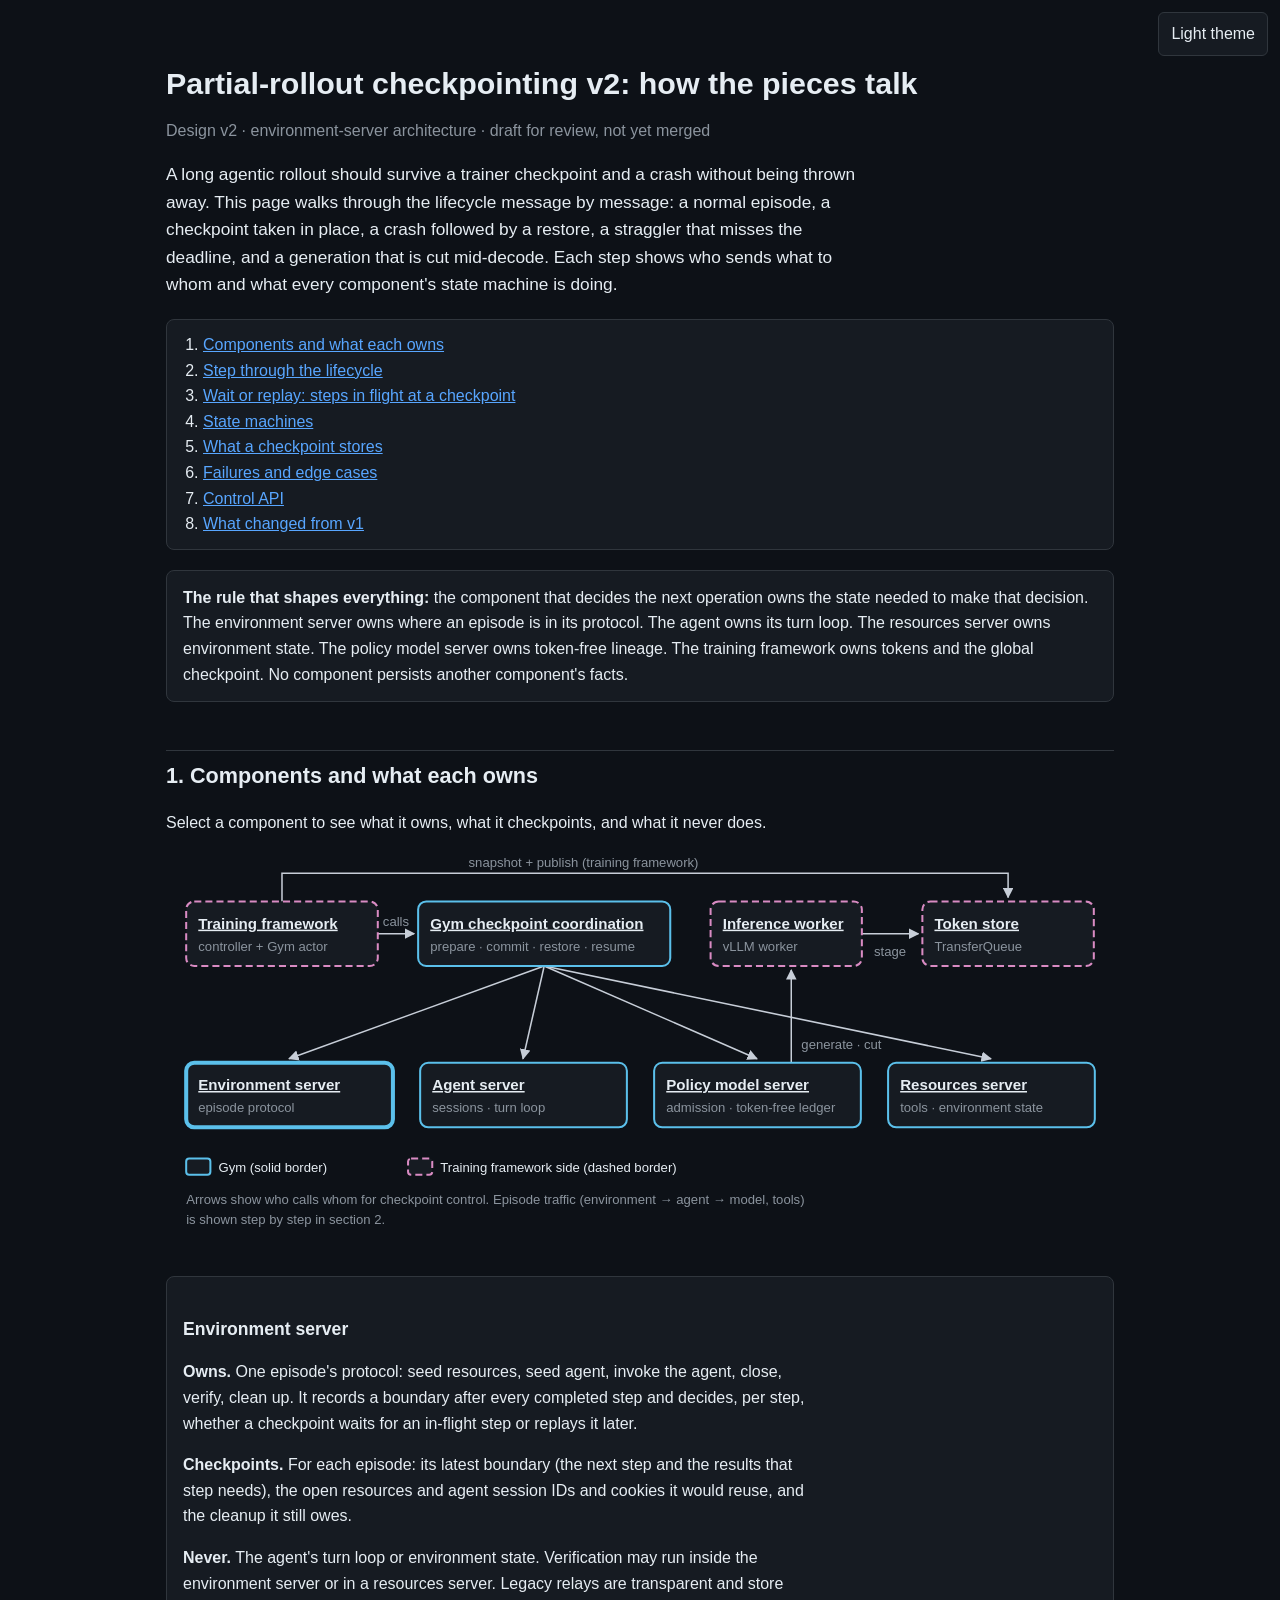
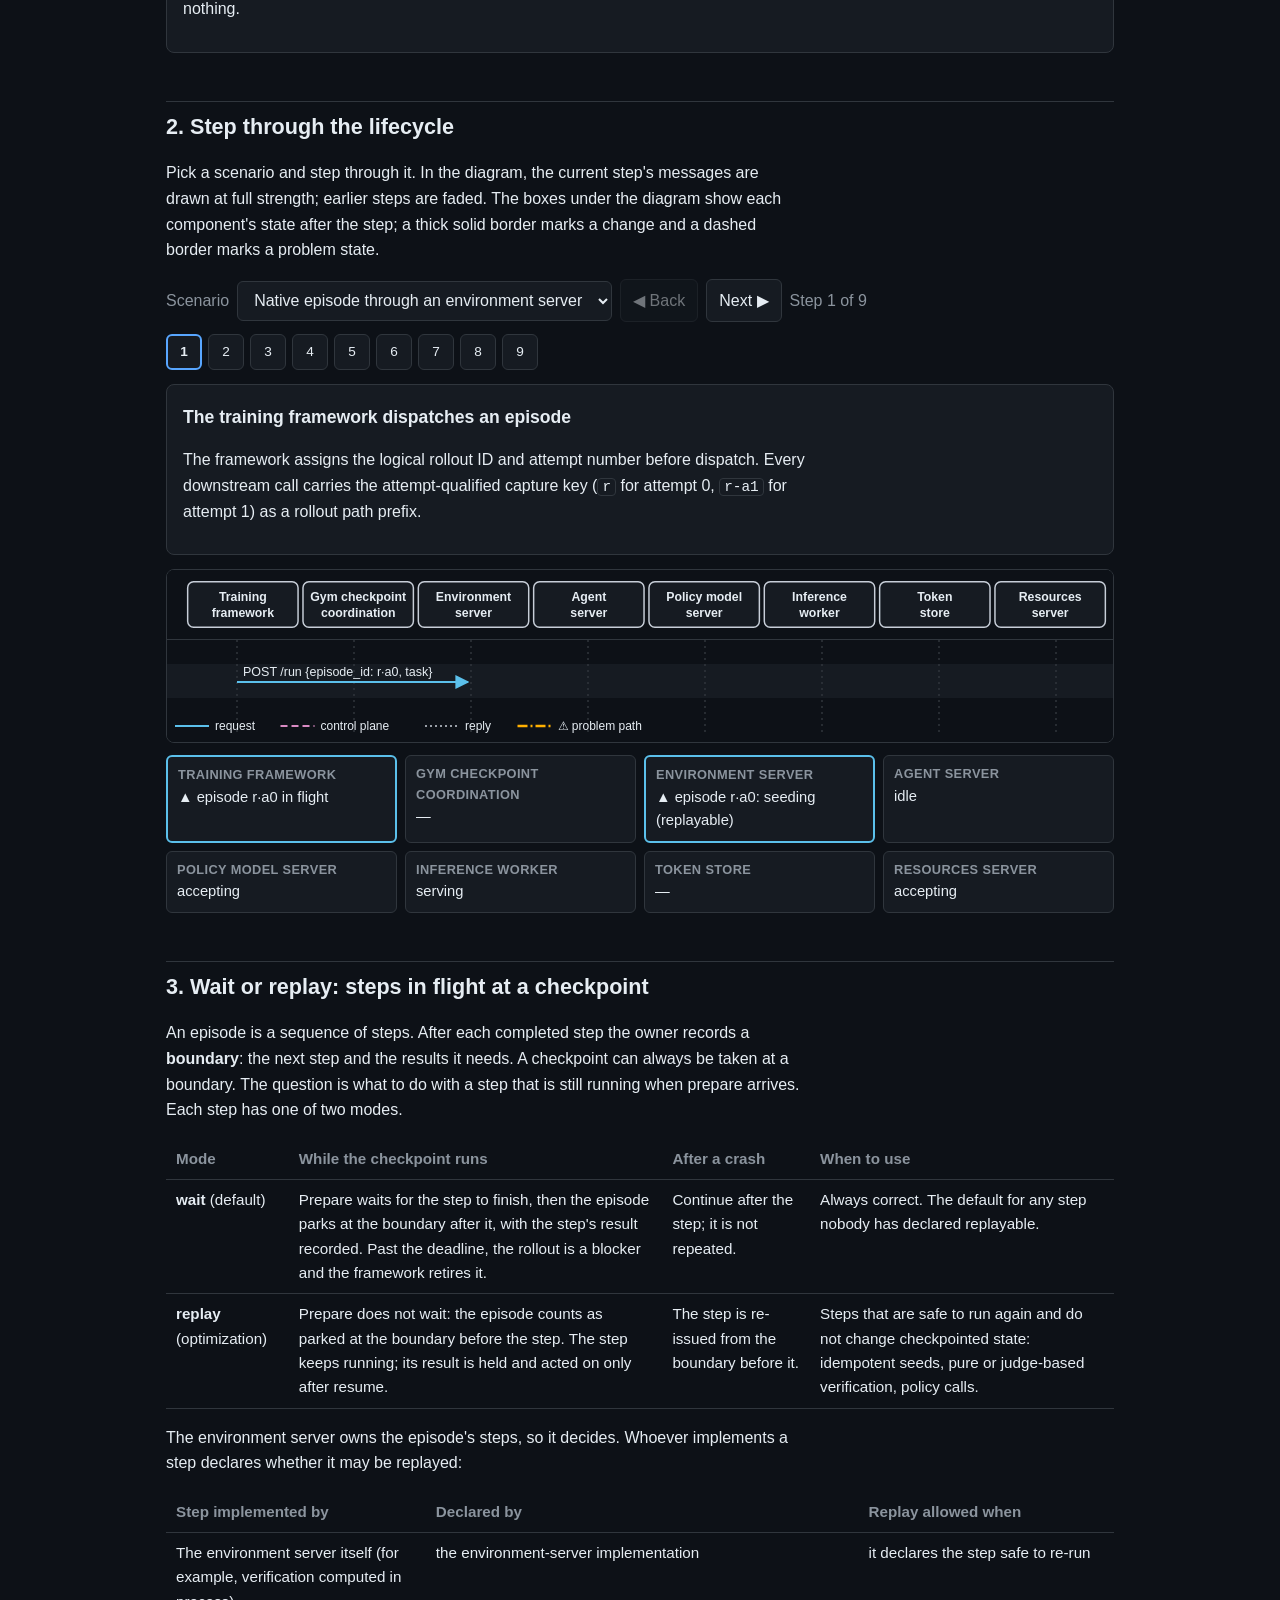
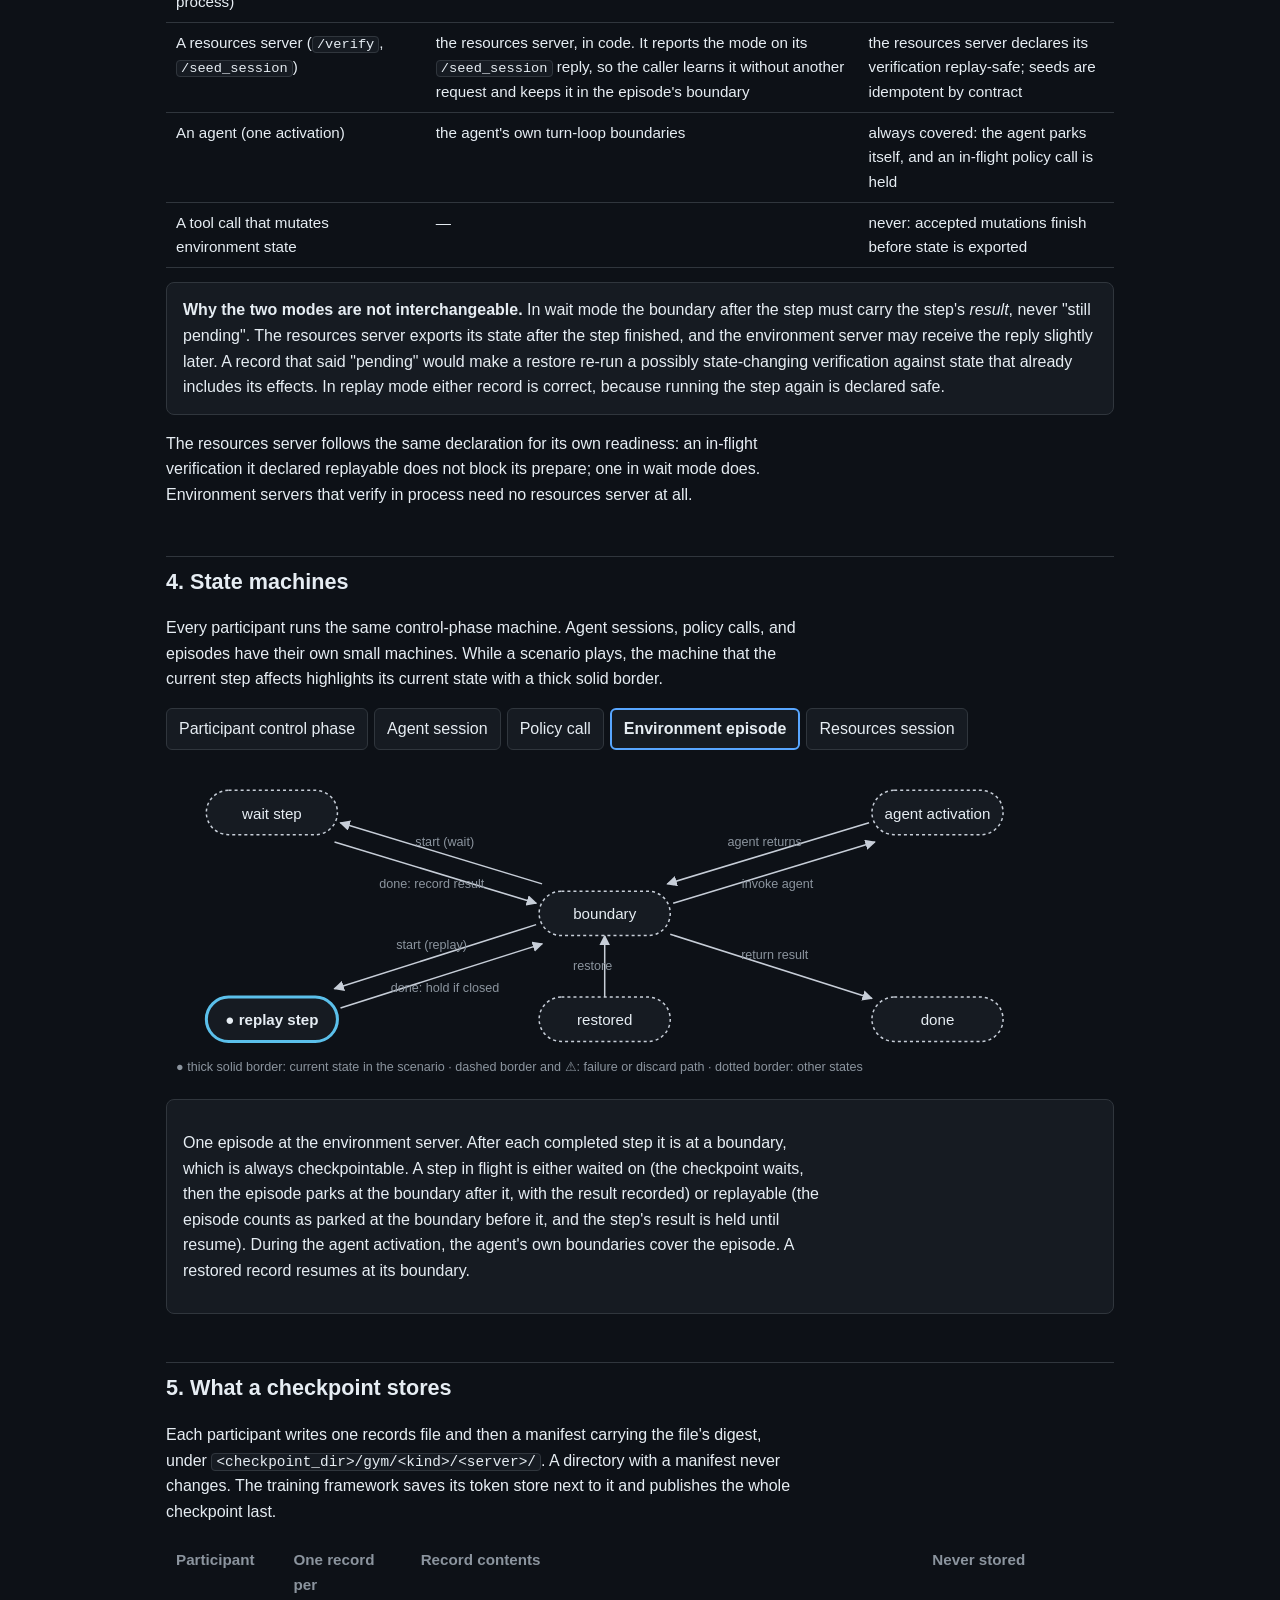
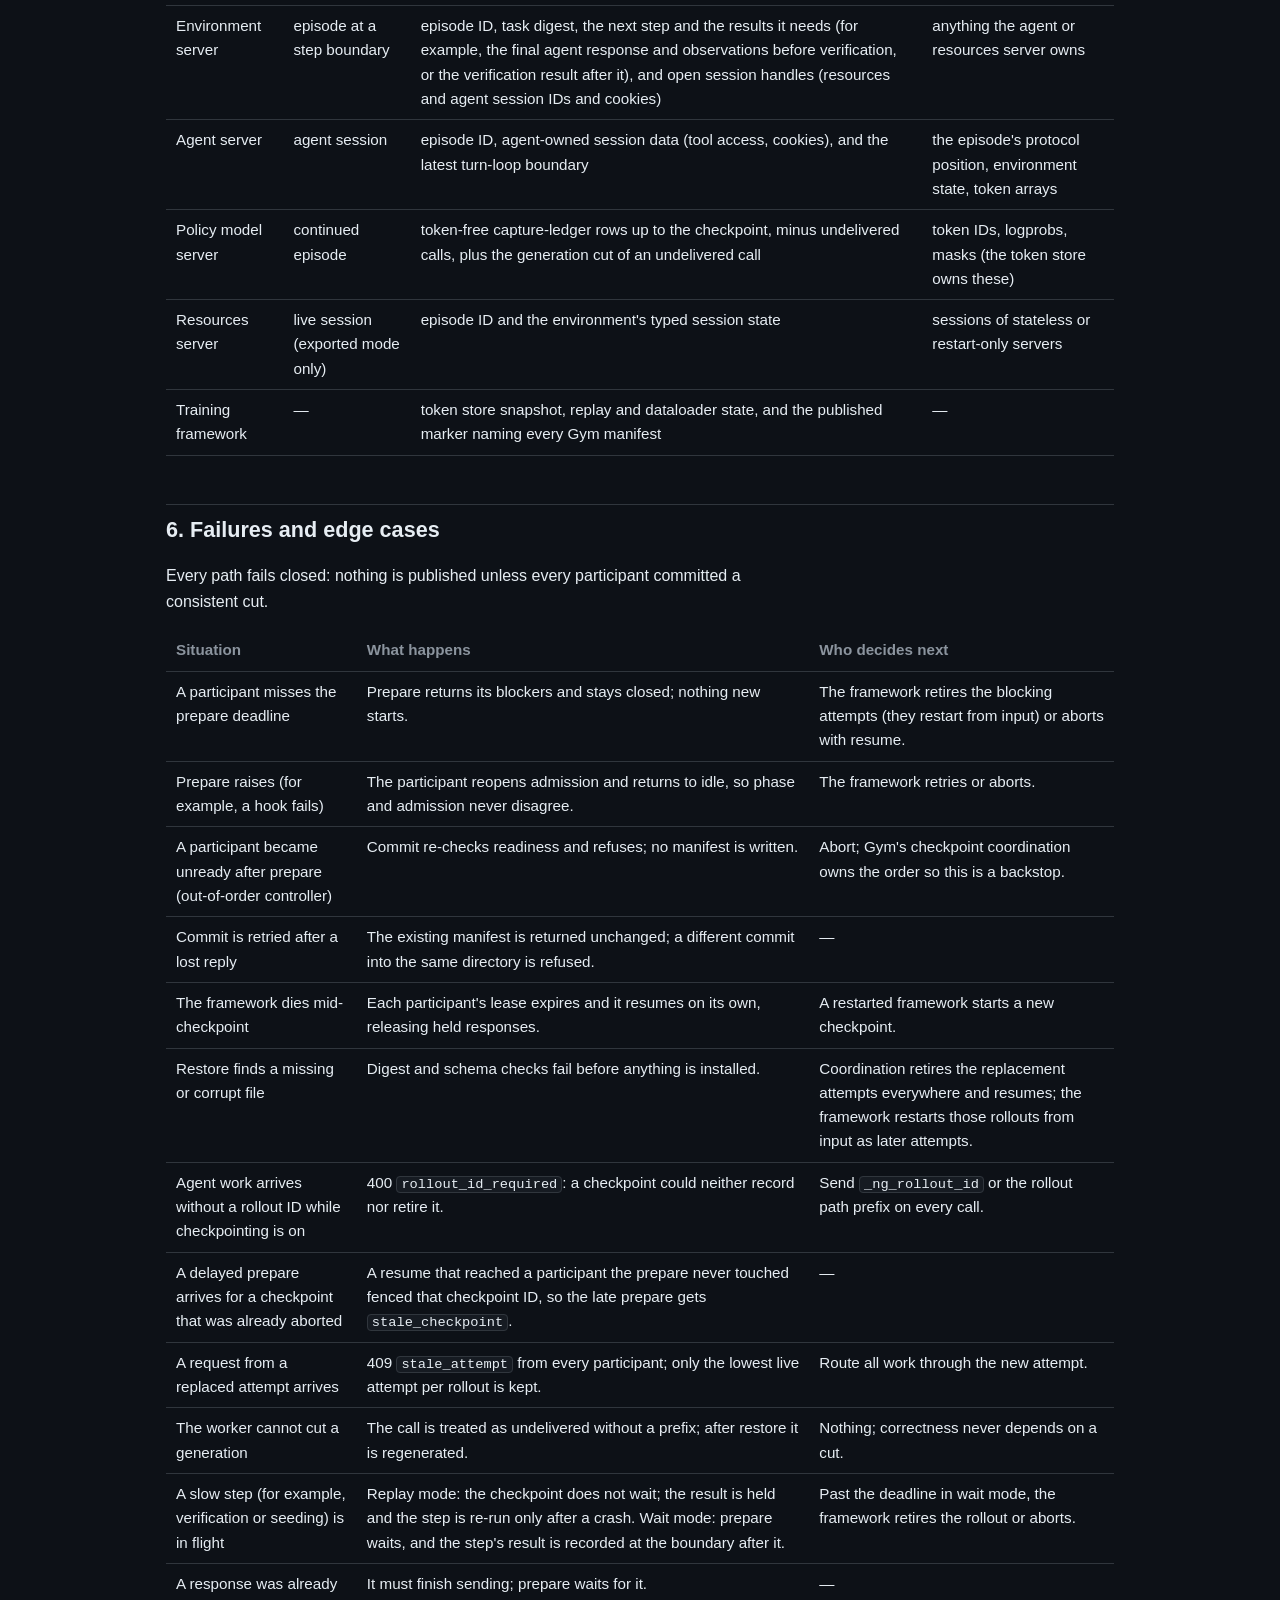
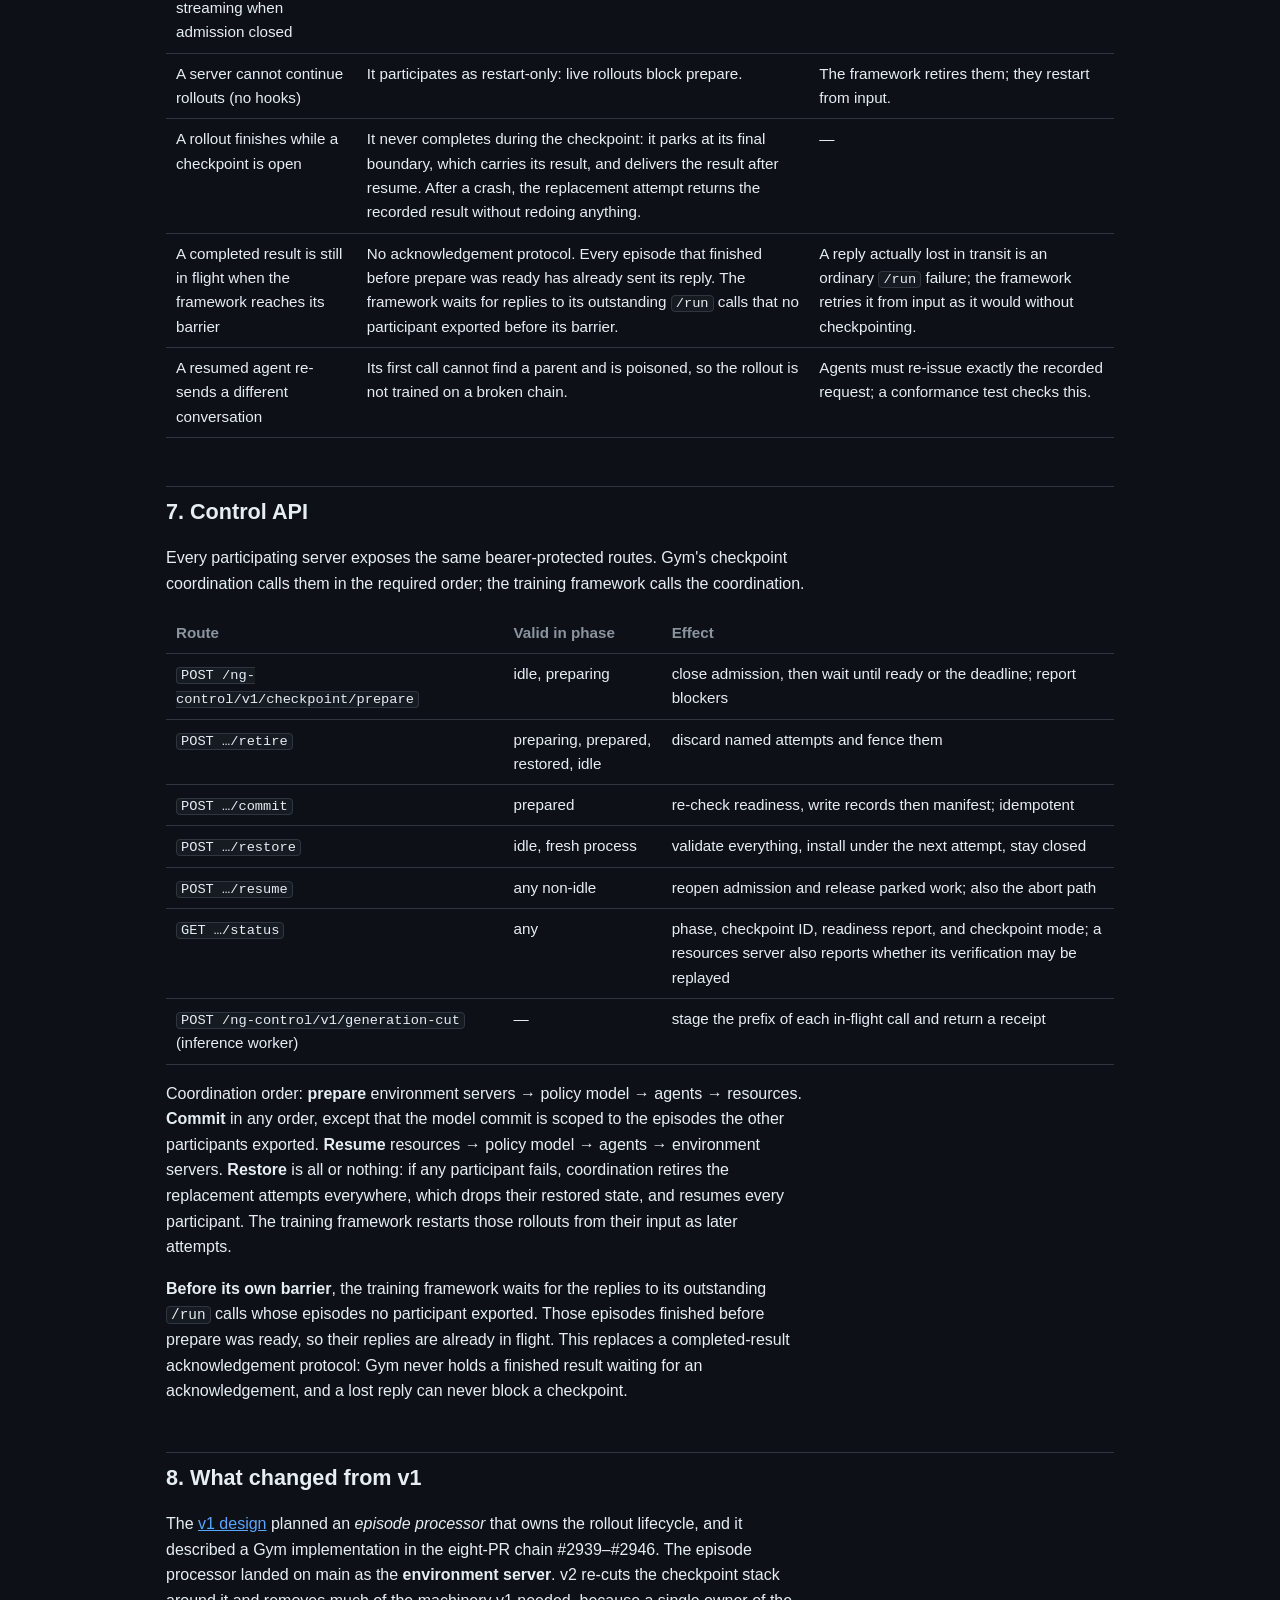
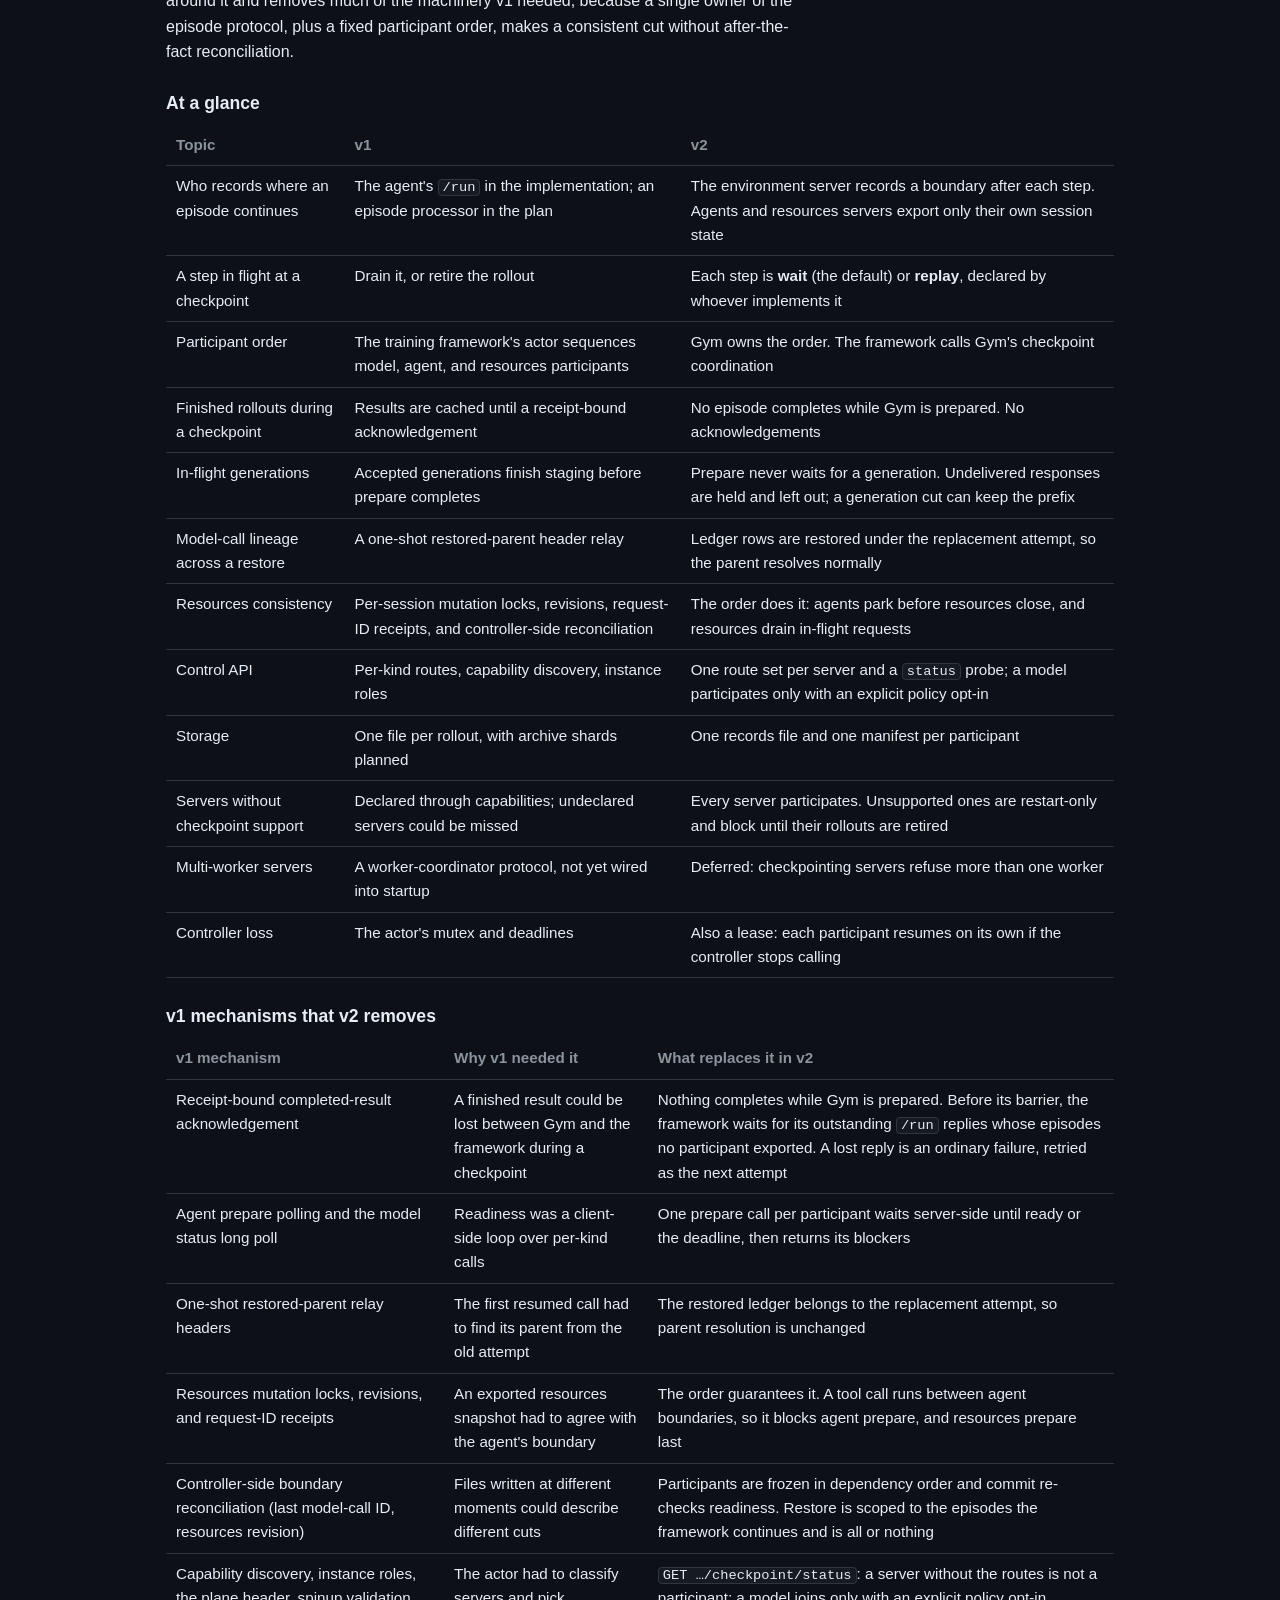
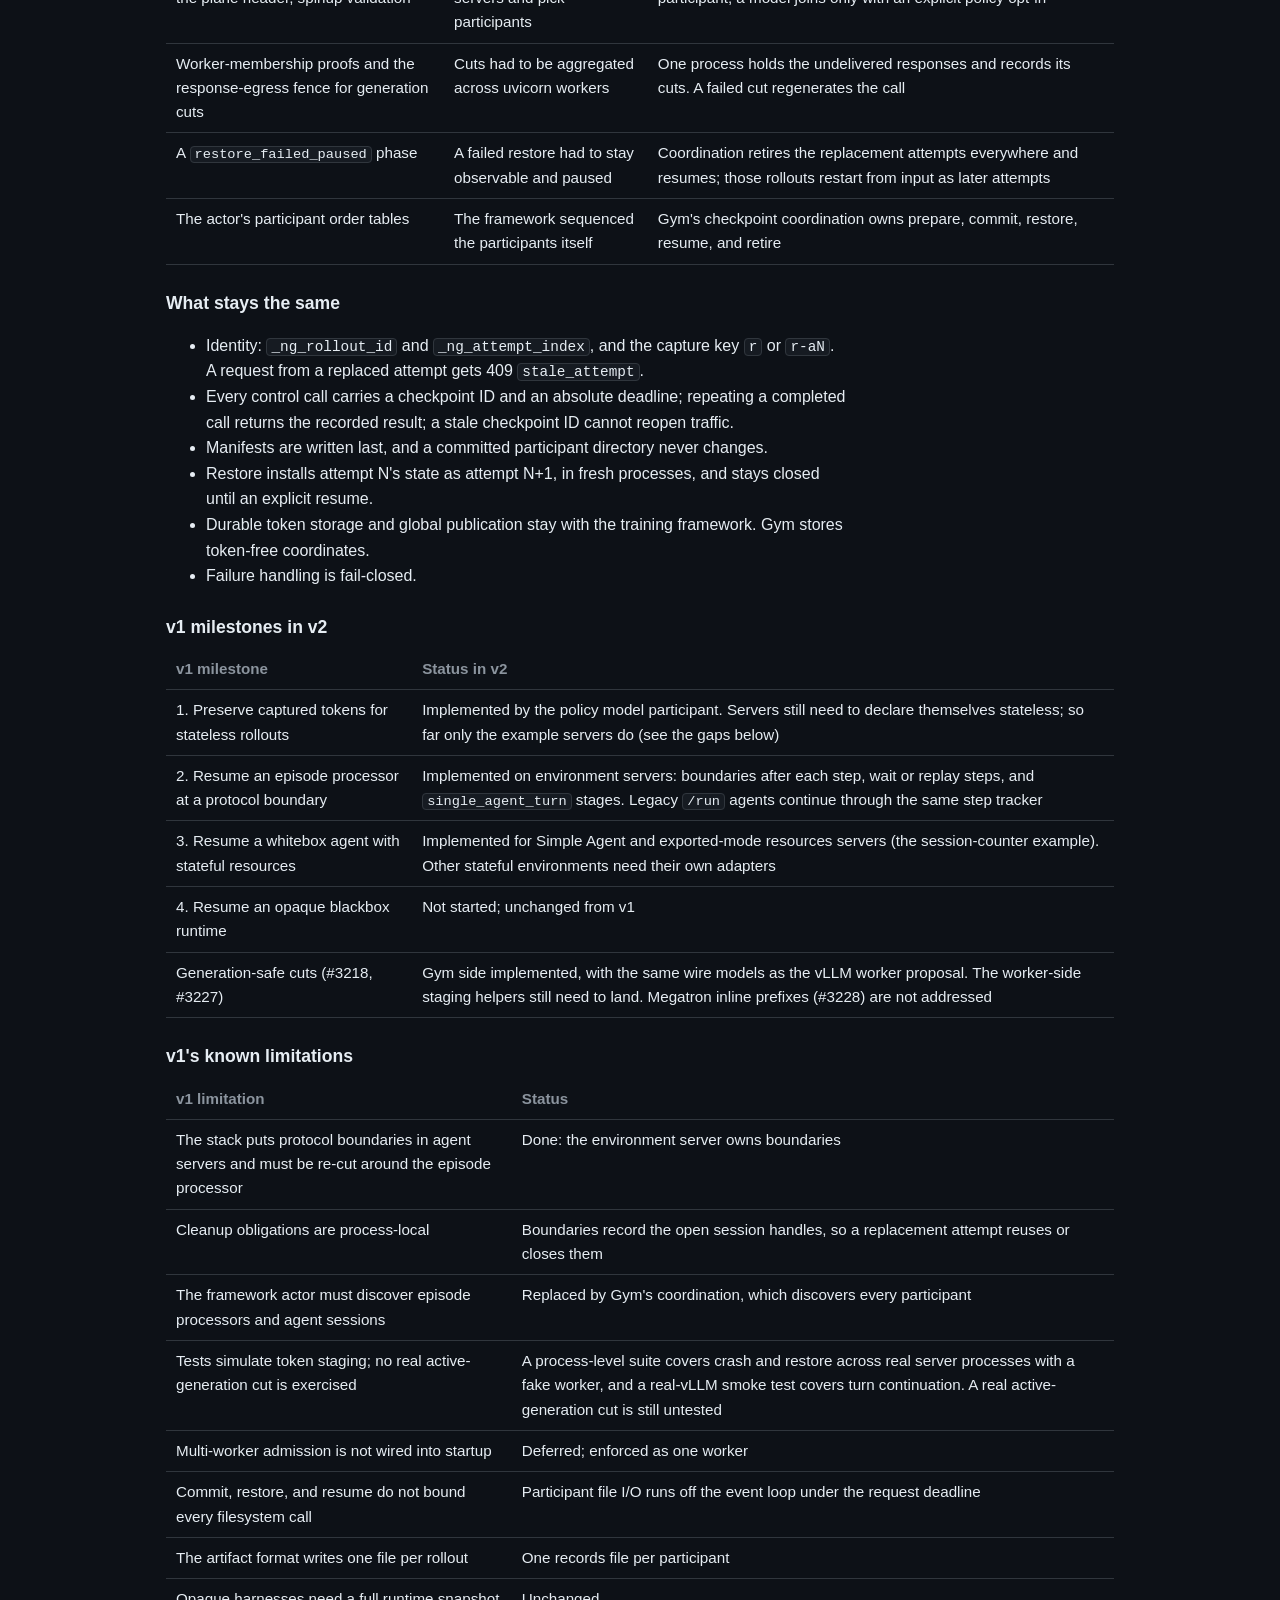
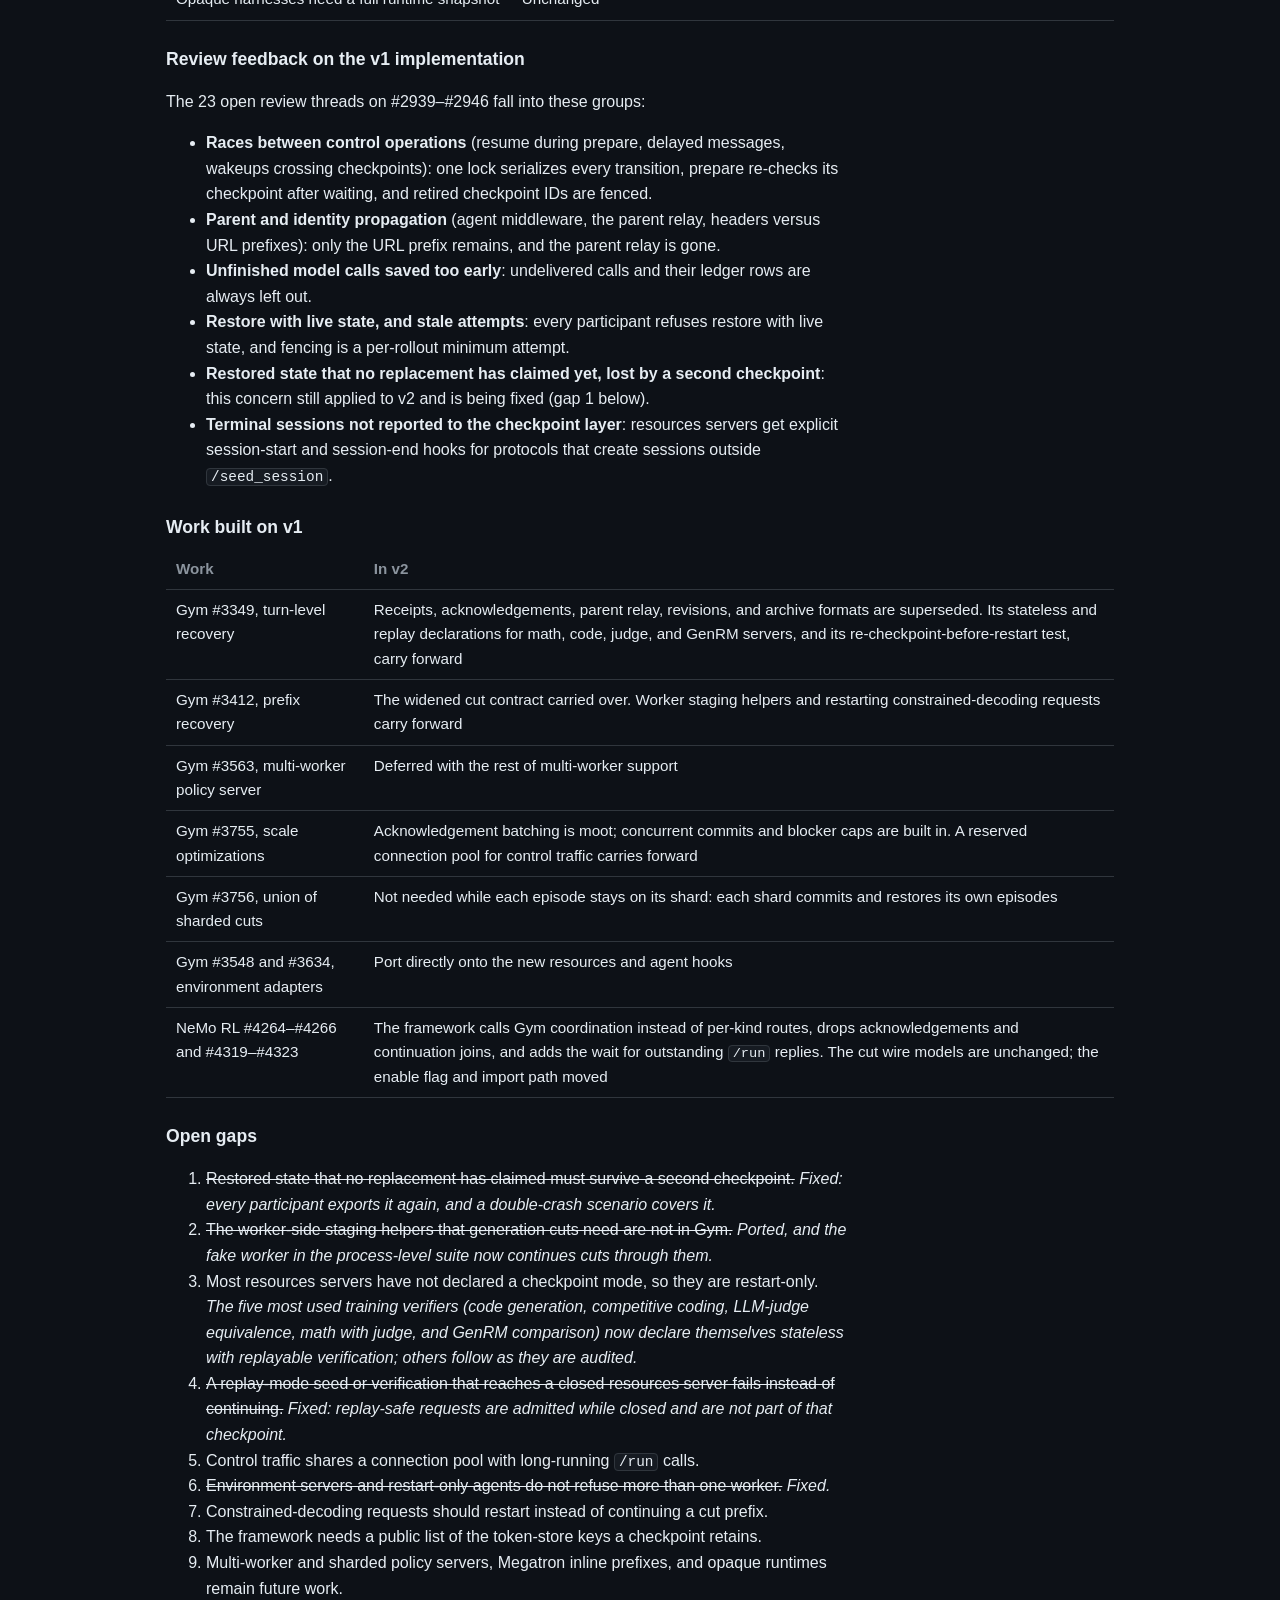
==== commit bc06e31d: "docs: checkpointing v2: verify mode on the seed reply, closed gaps Resources servers declare replay-" ====
--- a/design-docs/partial-rollout-checkpointing-v2.html
+++ b/design-docs/partial-rollout-checkpointing-v2.html
@@ -215,7 +215,7 @@
   <thead><tr><th>Step implemented by</th><th>Declared by</th><th>Replay allowed when</th></tr></thead>
   <tbody>
     <tr><td>The environment server itself (for example, verification computed in process)</td><td>the environment-server implementation</td><td>it declares the step safe to re-run</td></tr>
-    <tr><td>A resources server (<code>/verify</code>, <code>/seed_session</code>)</td><td>the resources server; the environment server reads the declaration at startup</td><td>the resources server declares it replay-safe (seeds are idempotent by contract); the environment server may still choose to wait</td></tr>
+    <tr><td>A resources server (<code>/verify</code>, <code>/seed_session</code>)</td><td>the resources server, in code. It reports the mode on its <code>/seed_session</code> reply, so the caller learns it without another request and keeps it in the episode's boundary</td><td>the resources server declares its verification replay-safe; seeds are idempotent by contract</td></tr>
     <tr><td>An agent (one activation)</td><td>the agent's own turn-loop boundaries</td><td>always covered: the agent parks itself, and an in-flight policy call is held</td></tr>
     <tr><td>A tool call that mutates environment state</td><td>—</td><td>never: accepted mutations finish before state is exported</td></tr>
   </tbody>
@@ -283,7 +283,7 @@
     <tr><td><code>POST …/commit</code></td><td>prepared</td><td>re-check readiness, write records then manifest; idempotent</td></tr>
     <tr><td><code>POST …/restore</code></td><td>idle, fresh process</td><td>validate everything, install under the next attempt, stay closed</td></tr>
     <tr><td><code>POST …/resume</code></td><td>any non-idle</td><td>reopen admission and release parked work; also the abort path</td></tr>
-    <tr><td><code>GET …/status</code></td><td>any</td><td>phase, checkpoint ID, readiness report, and checkpoint mode</td></tr>
+    <tr><td><code>GET …/status</code></td><td>any</td><td>phase, checkpoint ID, readiness report, and checkpoint mode; a resources server also reports whether its verification may be replayed</td></tr>
     <tr><td><code>POST /ng-control/v1/generation-cut</code> (inference worker)</td><td>—</td><td>stage the prefix of each in-flight call and return a receipt</td></tr>
   </tbody>
 </table>
@@ -424,12 +424,12 @@
 
 <h3 id="changes-gaps">Open gaps</h3>
 <ol>
-  <li>Restored state that no replacement has claimed must survive a second checkpoint. <i>Being fixed.</i></li>
-  <li>The worker-side staging helpers that generation cuts need are not in Gym yet. <i>Being ported.</i></li>
-  <li>Most resources servers have not declared a checkpoint mode, so they are restart-only. <i>Declarations being ported.</i></li>
-  <li>A replay-mode seed or verification that reaches a closed resources server fails instead of continuing. <i>Being fixed.</i></li>
+  <li><s>Restored state that no replacement has claimed must survive a second checkpoint.</s> <i>Fixed: every participant exports it again, and a double-crash scenario covers it.</i></li>
+  <li><s>The worker-side staging helpers that generation cuts need are not in Gym.</s> <i>Ported, and the fake worker in the process-level suite now continues cuts through them.</i></li>
+  <li>Most resources servers have not declared a checkpoint mode, so they are restart-only. <i>The five most used training verifiers (code generation, competitive coding, LLM-judge equivalence, math with judge, and GenRM comparison) now declare themselves stateless with replayable verification; others follow as they are audited.</i></li>
+  <li><s>A replay-mode seed or verification that reaches a closed resources server fails instead of continuing.</s> <i>Fixed: replay-safe requests are admitted while closed and are not part of that checkpoint.</i></li>
   <li>Control traffic shares a connection pool with long-running <code>/run</code> calls.</li>
-  <li>Environment servers and restart-only agents do not yet refuse more than one worker when checkpointing is on. <i>Being fixed.</i></li>
+  <li><s>Environment servers and restart-only agents do not refuse more than one worker.</s> <i>Fixed.</i></li>
   <li>Constrained-decoding requests should restart instead of continuing a cut prefix.</li>
   <li>The framework needs a public list of the token-store keys a checkpoint retains.</li>
   <li>Multi-worker and sharded policy servers, Megatron inline prefixes, and opaque runtimes remain future work.</li>
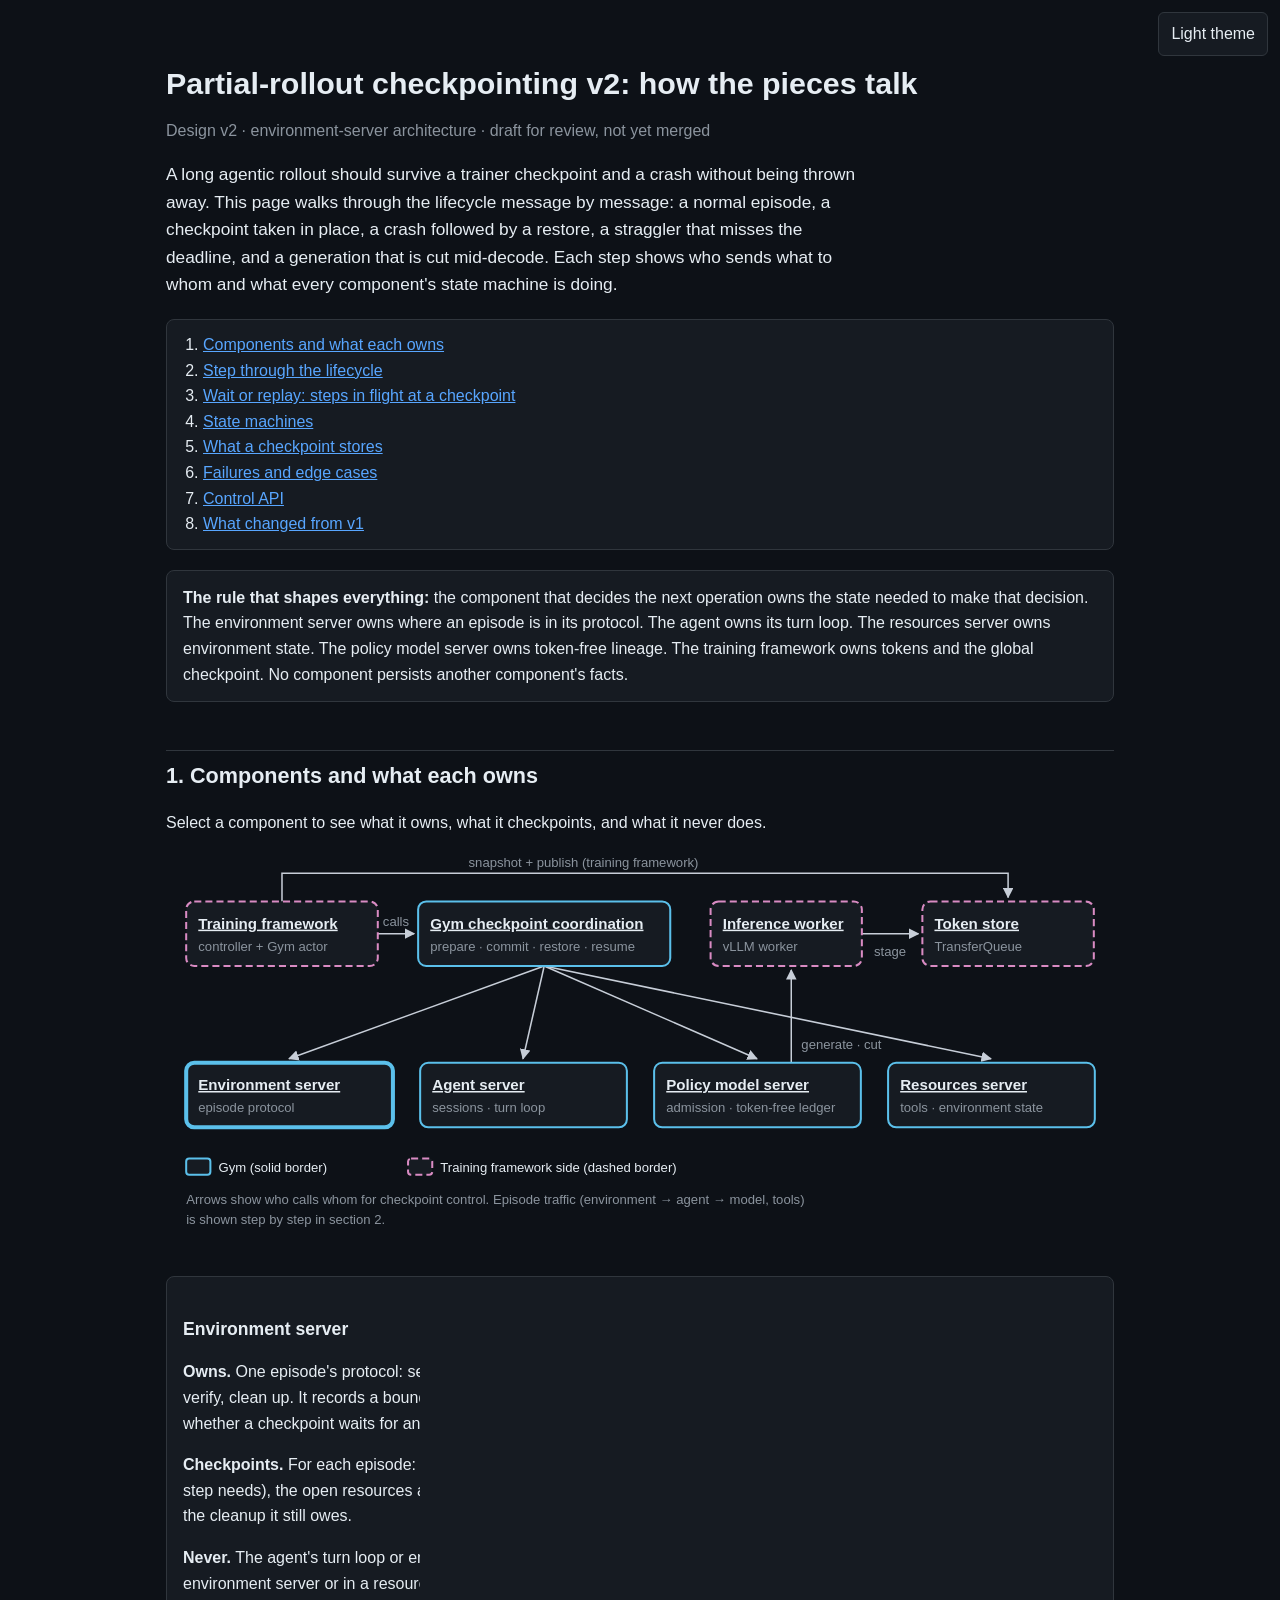
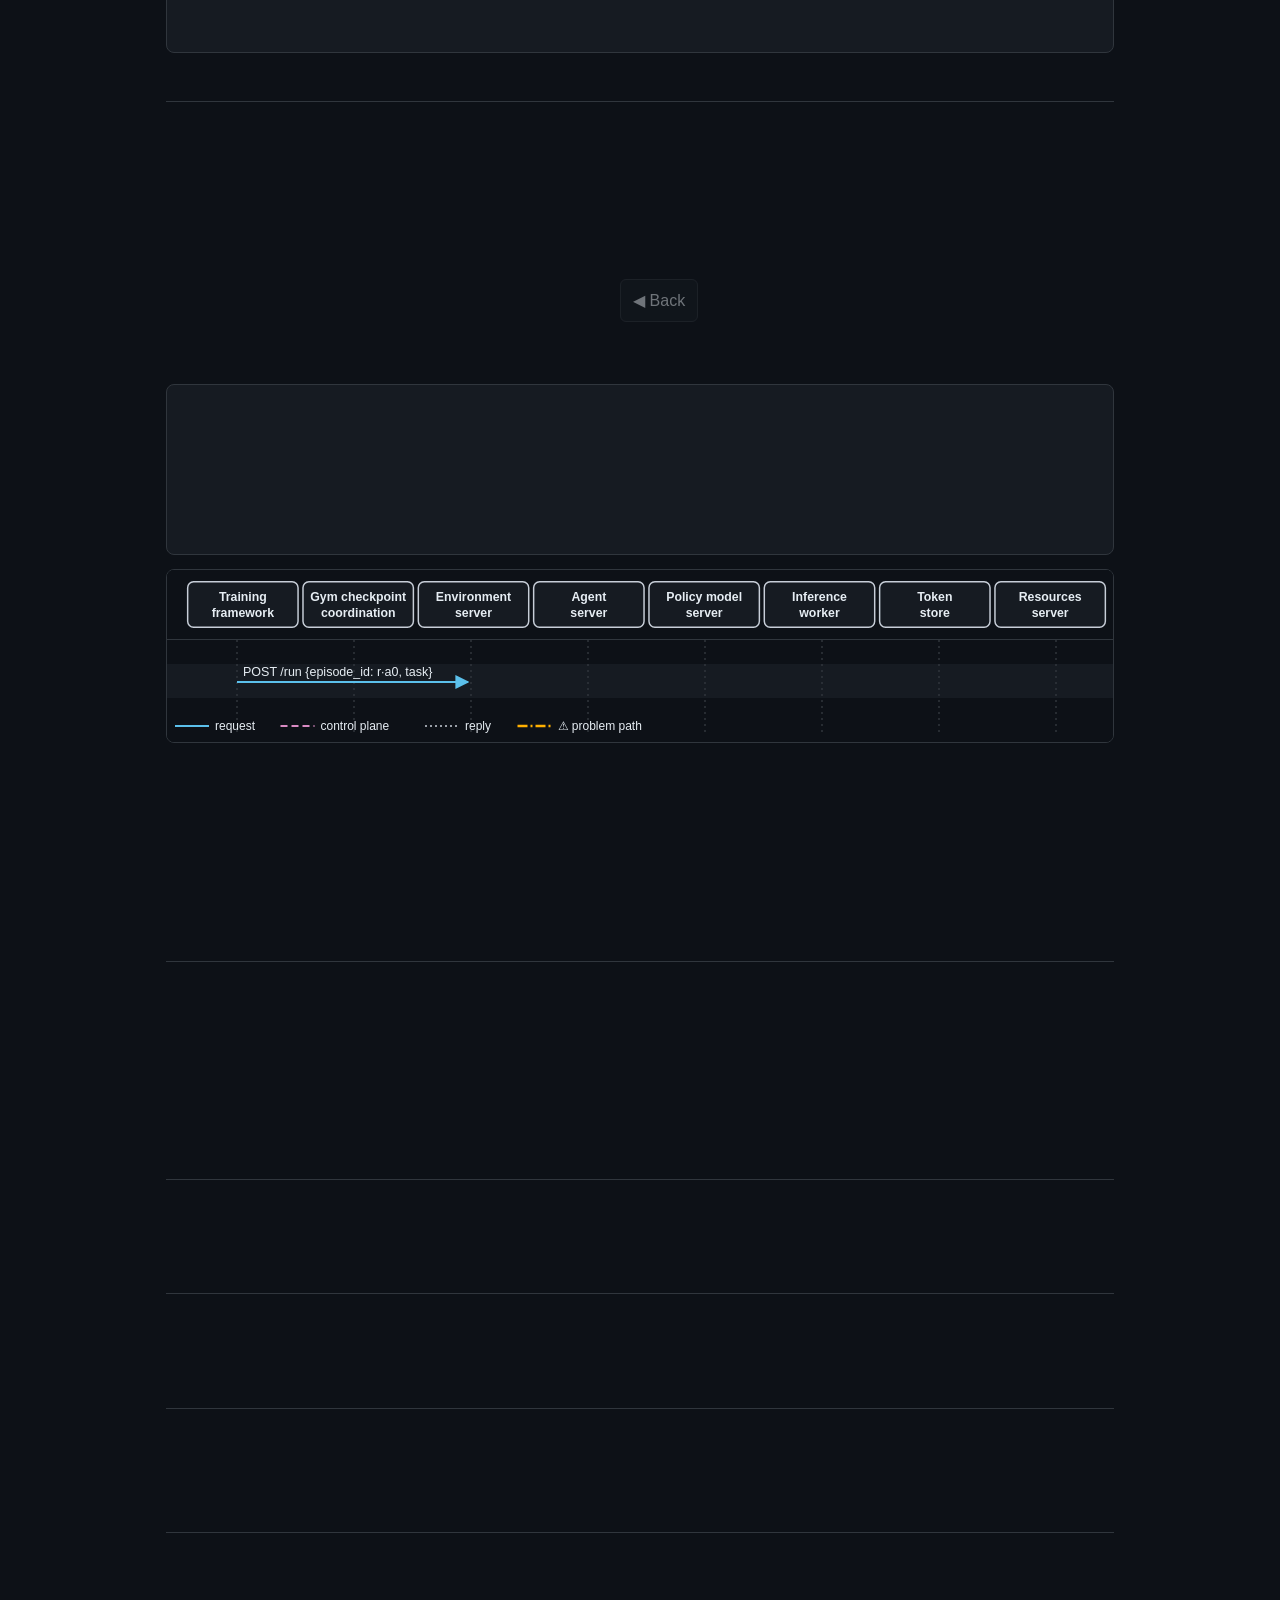
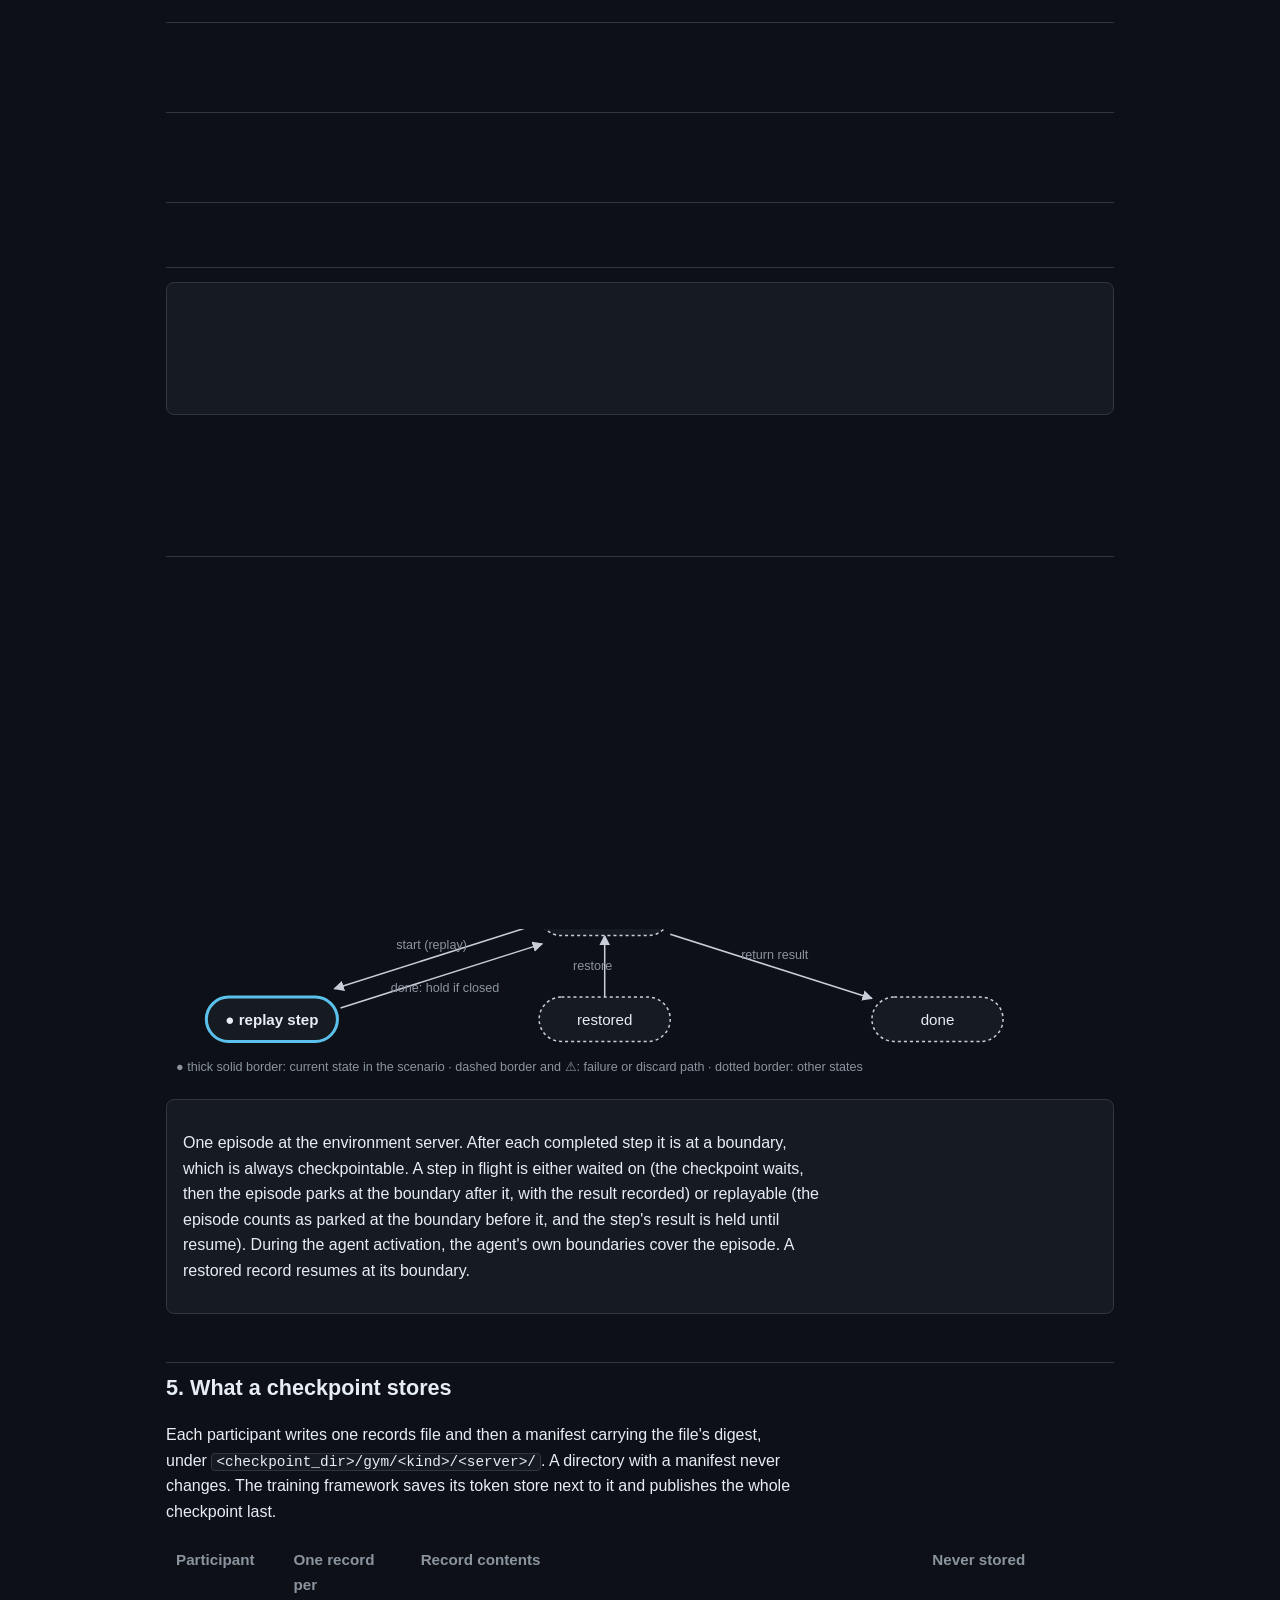
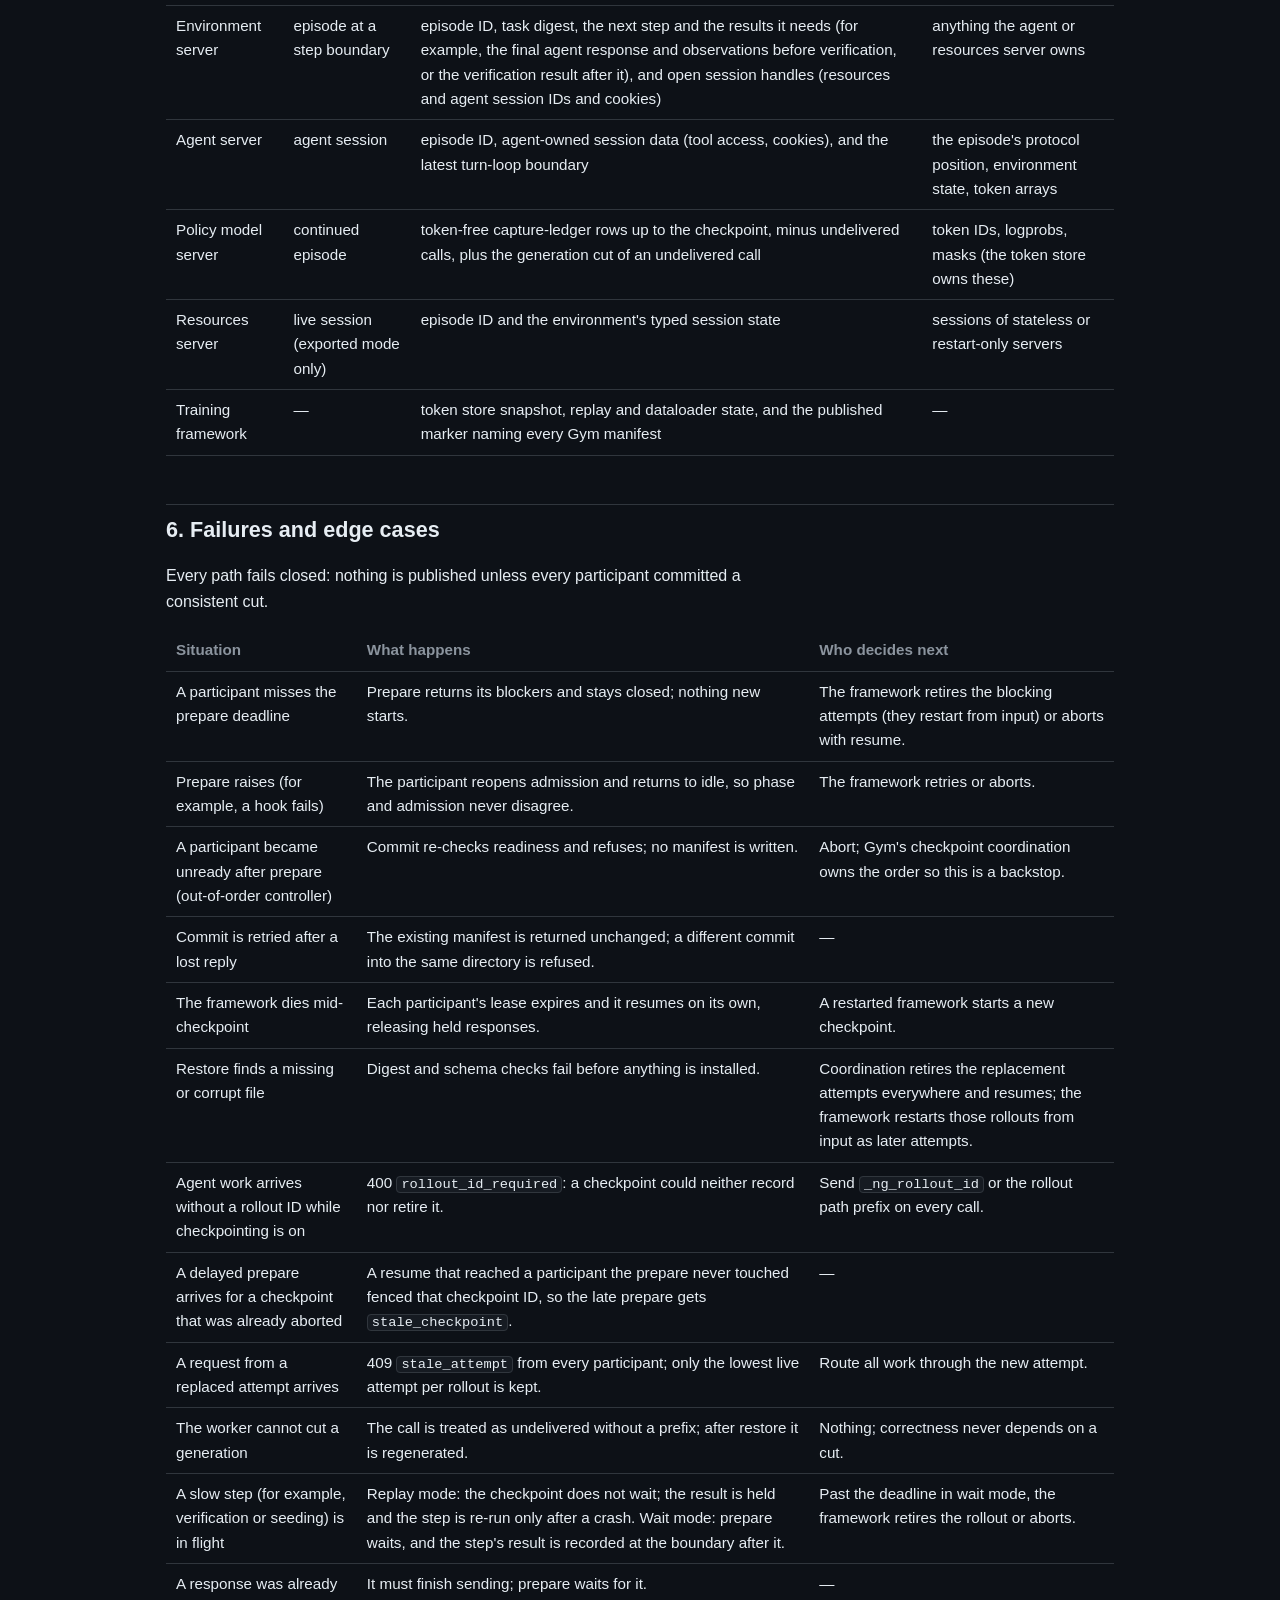
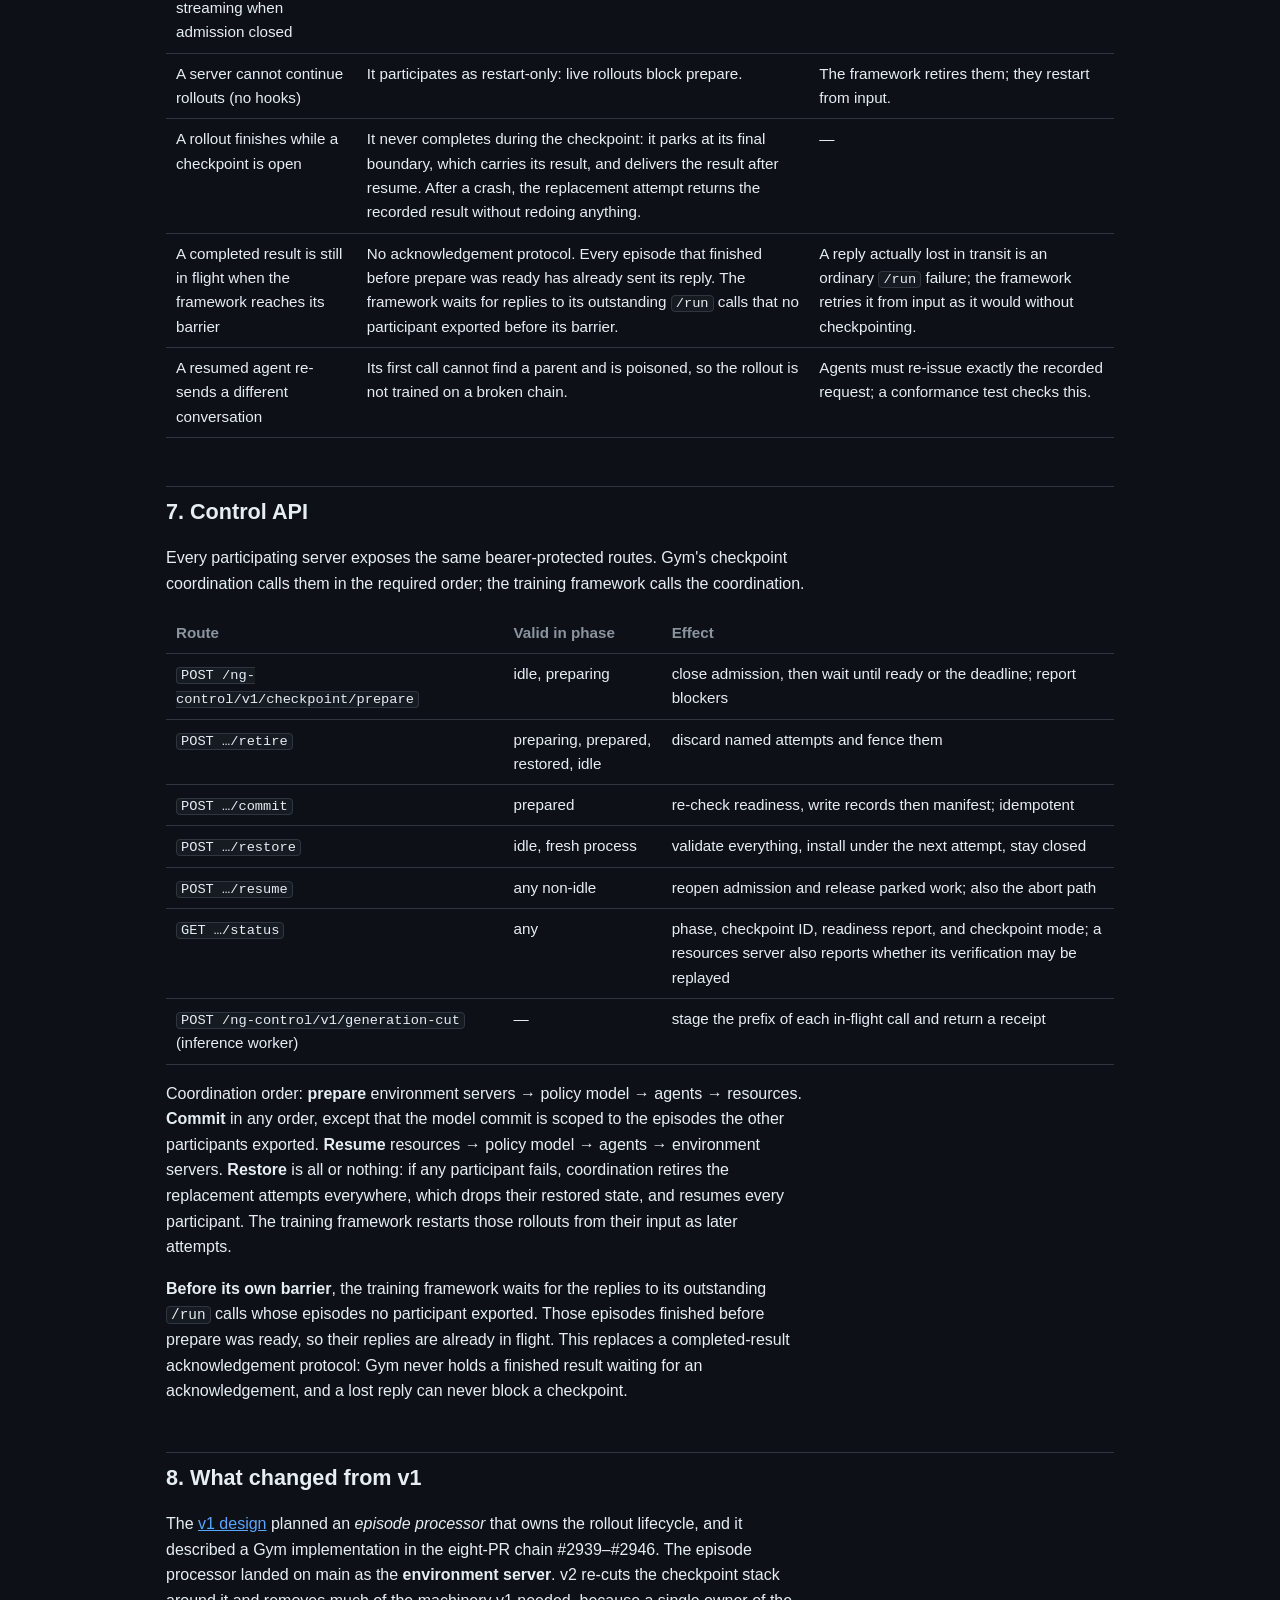
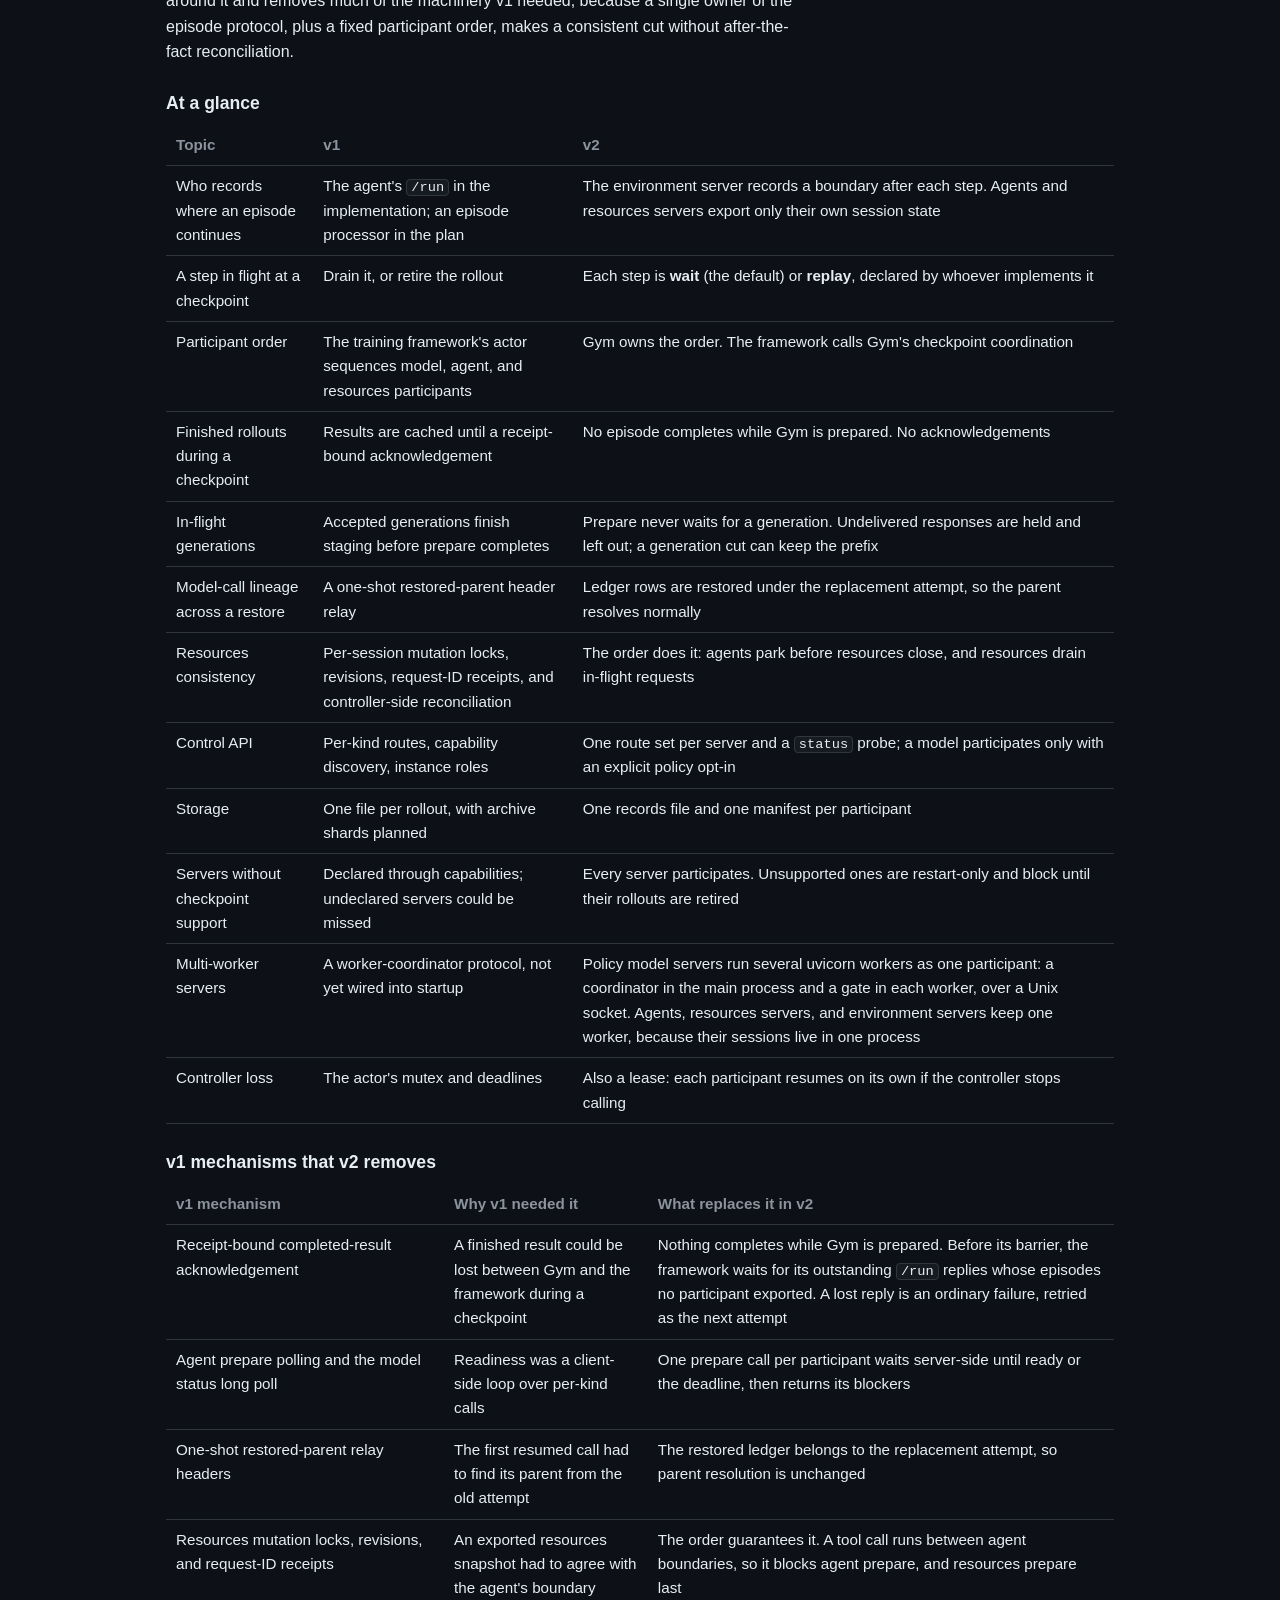
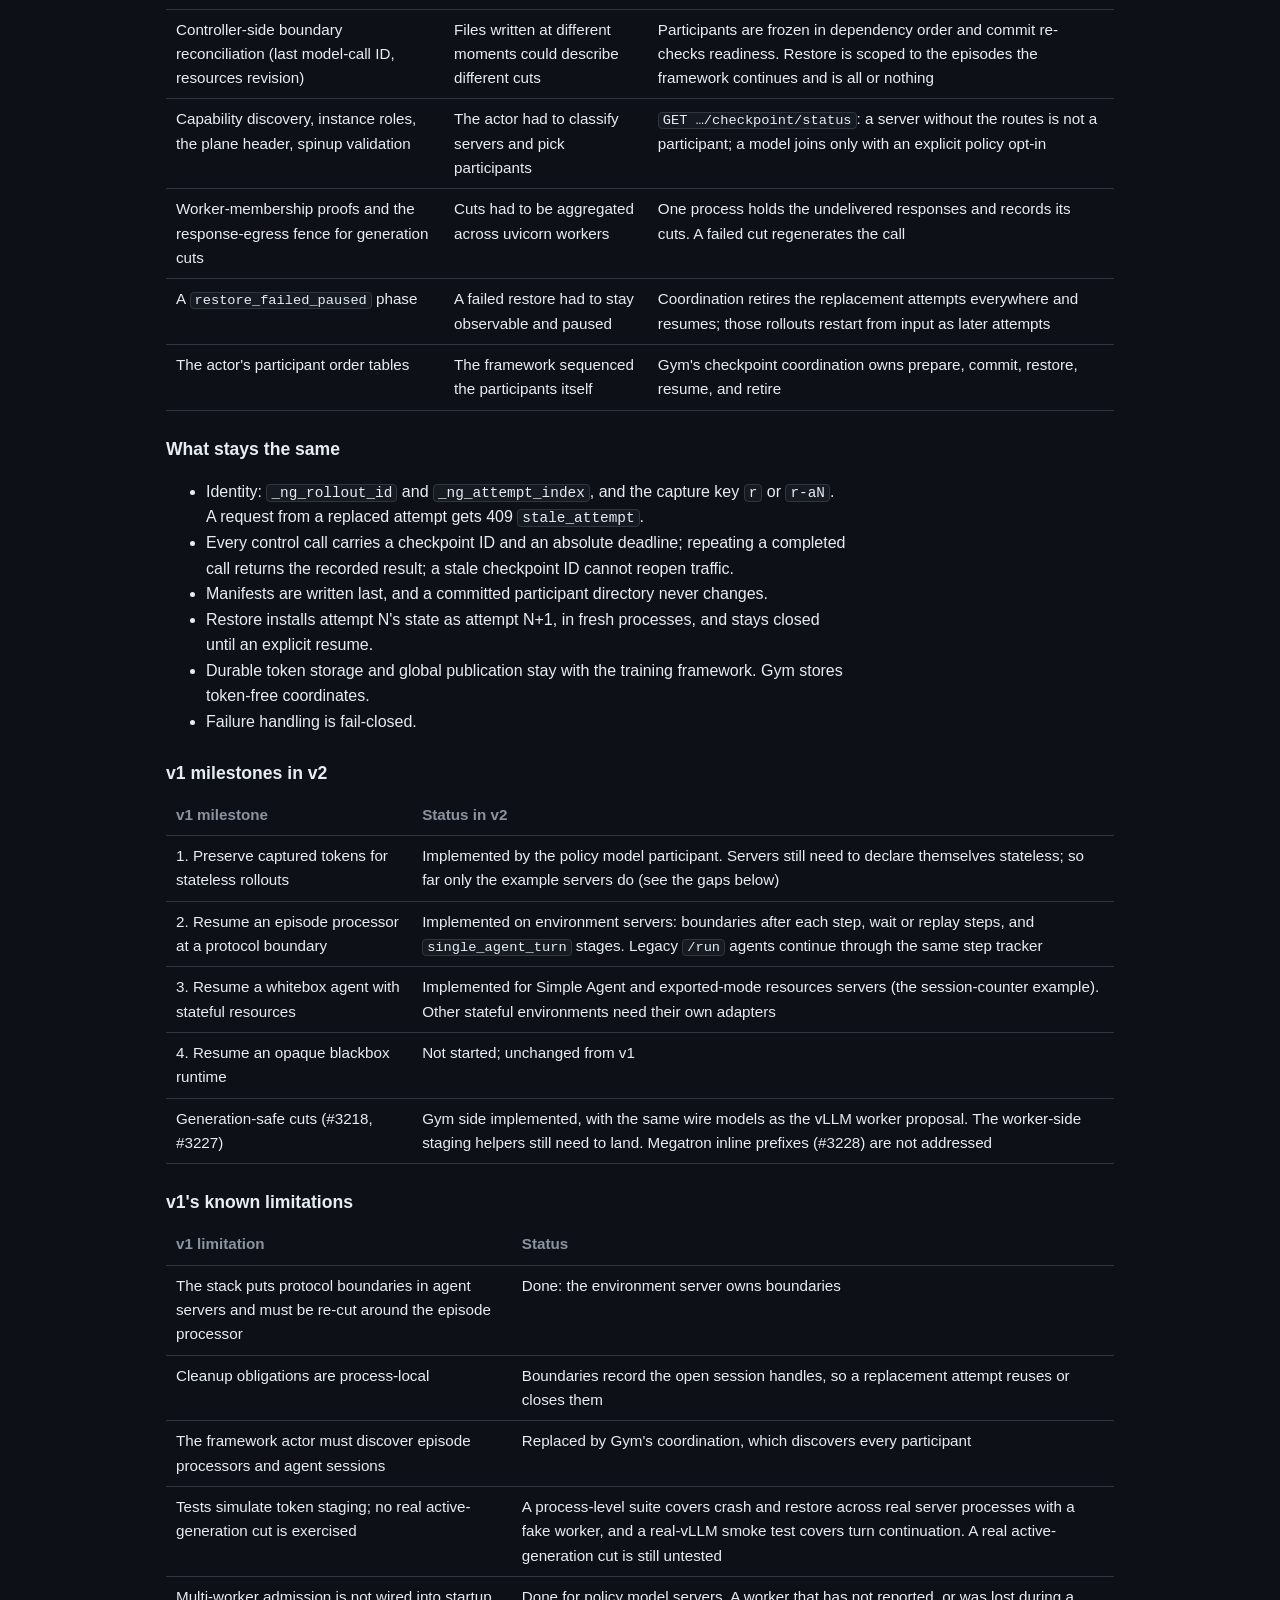
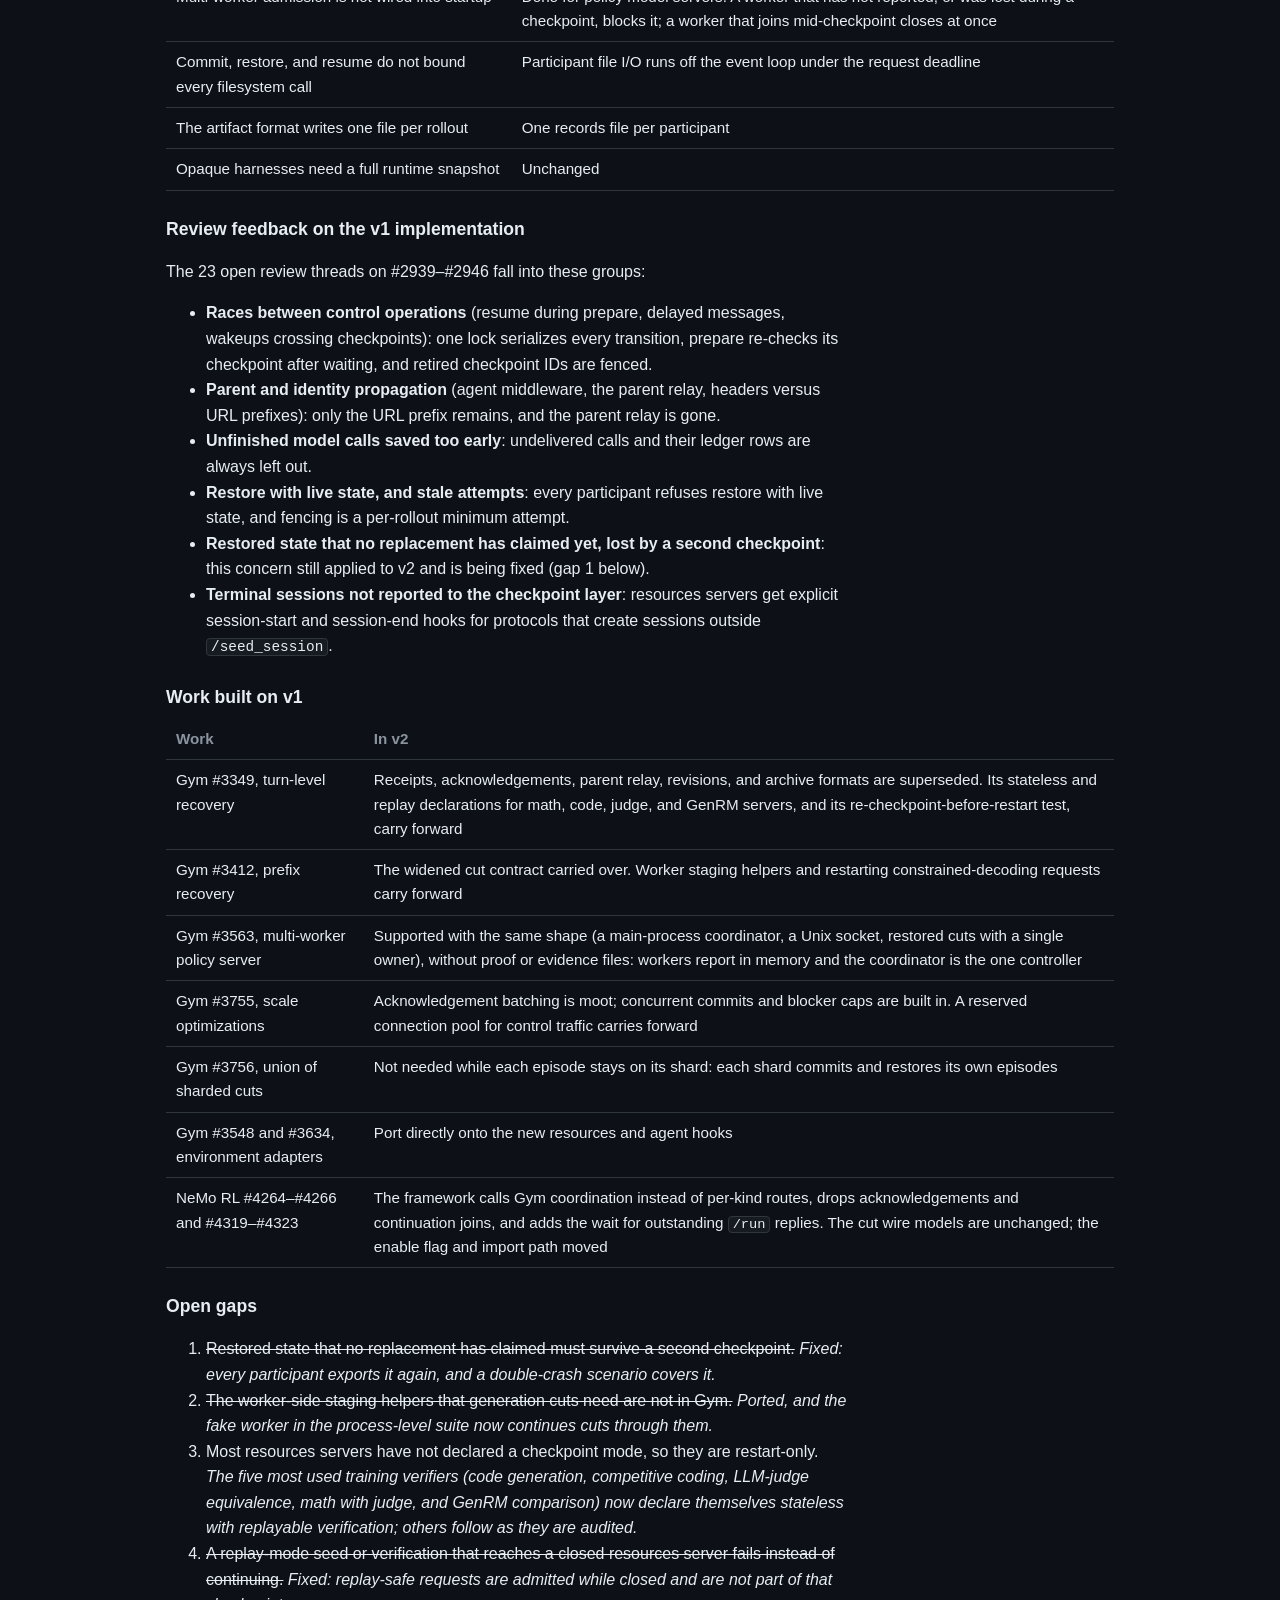
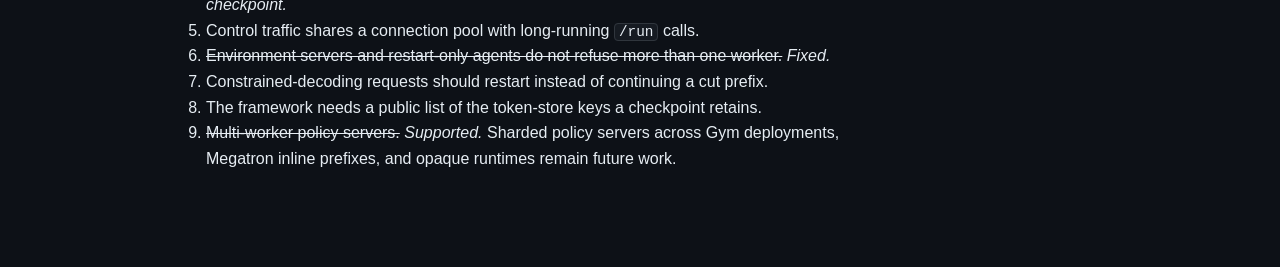
==== commit a2ba29b3: "docs: checkpointing v2: multi-worker policy model servers A policy model server with several uvicorn" ====
--- a/design-docs/partial-rollout-checkpointing-v2.html
+++ b/design-docs/partial-rollout-checkpointing-v2.html
@@ -328,7 +328,7 @@
     <tr><td>Control API</td><td>Per-kind routes, capability discovery, instance roles</td><td>One route set per server and a <code>status</code> probe; a model participates only with an explicit policy opt-in</td></tr>
     <tr><td>Storage</td><td>One file per rollout, with archive shards planned</td><td>One records file and one manifest per participant</td></tr>
     <tr><td>Servers without checkpoint support</td><td>Declared through capabilities; undeclared servers could be missed</td><td>Every server participates. Unsupported ones are restart-only and block until their rollouts are retired</td></tr>
-    <tr><td>Multi-worker servers</td><td>A worker-coordinator protocol, not yet wired into startup</td><td>Deferred: checkpointing servers refuse more than one worker</td></tr>
+    <tr><td>Multi-worker servers</td><td>A worker-coordinator protocol, not yet wired into startup</td><td>Policy model servers run several uvicorn workers as one participant: a coordinator in the main process and a gate in each worker, over a Unix socket. Agents, resources servers, and environment servers keep one worker, because their sessions live in one process</td></tr>
     <tr><td>Controller loss</td><td>The actor's mutex and deadlines</td><td>Also a lease: each participant resumes on its own if the controller stops calling</td></tr>
   </tbody>
 </table>
@@ -385,7 +385,7 @@
     <tr><td>Cleanup obligations are process-local</td><td>Boundaries record the open session handles, so a replacement attempt reuses or closes them</td></tr>
     <tr><td>The framework actor must discover episode processors and agent sessions</td><td>Replaced by Gym's coordination, which discovers every participant</td></tr>
     <tr><td>Tests simulate token staging; no real active-generation cut is exercised</td><td>A process-level suite covers crash and restore across real server processes with a fake worker, and a real-vLLM smoke test covers turn continuation. A real active-generation cut is still untested</td></tr>
-    <tr><td>Multi-worker admission is not wired into startup</td><td>Deferred; enforced as one worker</td></tr>
+    <tr><td>Multi-worker admission is not wired into startup</td><td>Done for policy model servers. A worker that has not reported, or was lost during a checkpoint, blocks it; a worker that joins mid-checkpoint closes at once</td></tr>
     <tr><td>Commit, restore, and resume do not bound every filesystem call</td><td>Participant file I/O runs off the event loop under the request deadline</td></tr>
     <tr><td>The artifact format writes one file per rollout</td><td>One records file per participant</td></tr>
     <tr><td>Opaque harnesses need a full runtime snapshot</td><td>Unchanged</td></tr>
@@ -413,7 +413,7 @@
   <tbody>
     <tr><td>Gym #3349, turn-level recovery</td><td>Receipts, acknowledgements, parent relay, revisions, and archive formats are superseded. Its stateless and replay declarations for math, code, judge, and GenRM servers, and its re-checkpoint-before-restart test, carry forward</td></tr>
     <tr><td>Gym #3412, prefix recovery</td><td>The widened cut contract carried over. Worker staging helpers and restarting constrained-decoding requests carry forward</td></tr>
-    <tr><td>Gym #3563, multi-worker policy server</td><td>Deferred with the rest of multi-worker support</td></tr>
+    <tr><td>Gym #3563, multi-worker policy server</td><td>Supported with the same shape (a main-process coordinator, a Unix socket, restored cuts with a single owner), without proof or evidence files: workers report in memory and the coordinator is the one controller</td></tr>
     <tr><td>Gym #3755, scale optimizations</td><td>Acknowledgement batching is moot; concurrent commits and blocker caps are built in. A reserved connection pool for control traffic carries forward</td></tr>
     <tr><td>Gym #3756, union of sharded cuts</td><td>Not needed while each episode stays on its shard: each shard commits and restores its own episodes</td></tr>
     <tr><td>Gym #3548 and #3634, environment adapters</td><td>Port directly onto the new resources and agent hooks</td></tr>
@@ -432,7 +432,7 @@
   <li><s>Environment servers and restart-only agents do not refuse more than one worker.</s> <i>Fixed.</i></li>
   <li>Constrained-decoding requests should restart instead of continuing a cut prefix.</li>
   <li>The framework needs a public list of the token-store keys a checkpoint retains.</li>
-  <li>Multi-worker and sharded policy servers, Megatron inline prefixes, and opaque runtimes remain future work.</li>
+  <li><s>Multi-worker policy servers.</s> <i>Supported.</i> Sharded policy servers across Gym deployments, Megatron inline prefixes, and opaque runtimes remain future work.</li>
 </ol>
 
 </main>
@@ -477,7 +477,7 @@
       stores: "Per session: the agent's own session data and the latest boundary. For a legacy /run, the episode is keyed by its logical rollout.",
       never: "Where the episode is in its protocol (native path) or environment state." },
     POL: { name: "Policy model server", sub: "admission · token-free ledger", group: "gym",
-      owns: "Admission of policy generations, holding responses the agent has not received, the token-free capture ledger, and asking workers to cut in-flight generations.",
+      owns: "Admission of policy generations, holding responses the agent has not received, the token-free capture ledger, and asking workers to cut in-flight generations. With several uvicorn workers it is still one participant: a coordinator in the main process owns the controller, fences, restored cuts, and ledger export, and each worker runs the admission gate for its own calls and forwards control calls to the coordinator.",
       stores: "Ledger rows of each continued episode up to the cut, and the generation cut of an undelivered call.",
       never: "Token arrays. Judge and simulator model servers do not participate and keep serving." },
     WRK: { name: "Inference worker", sub: "vLLM worker", group: "rl",
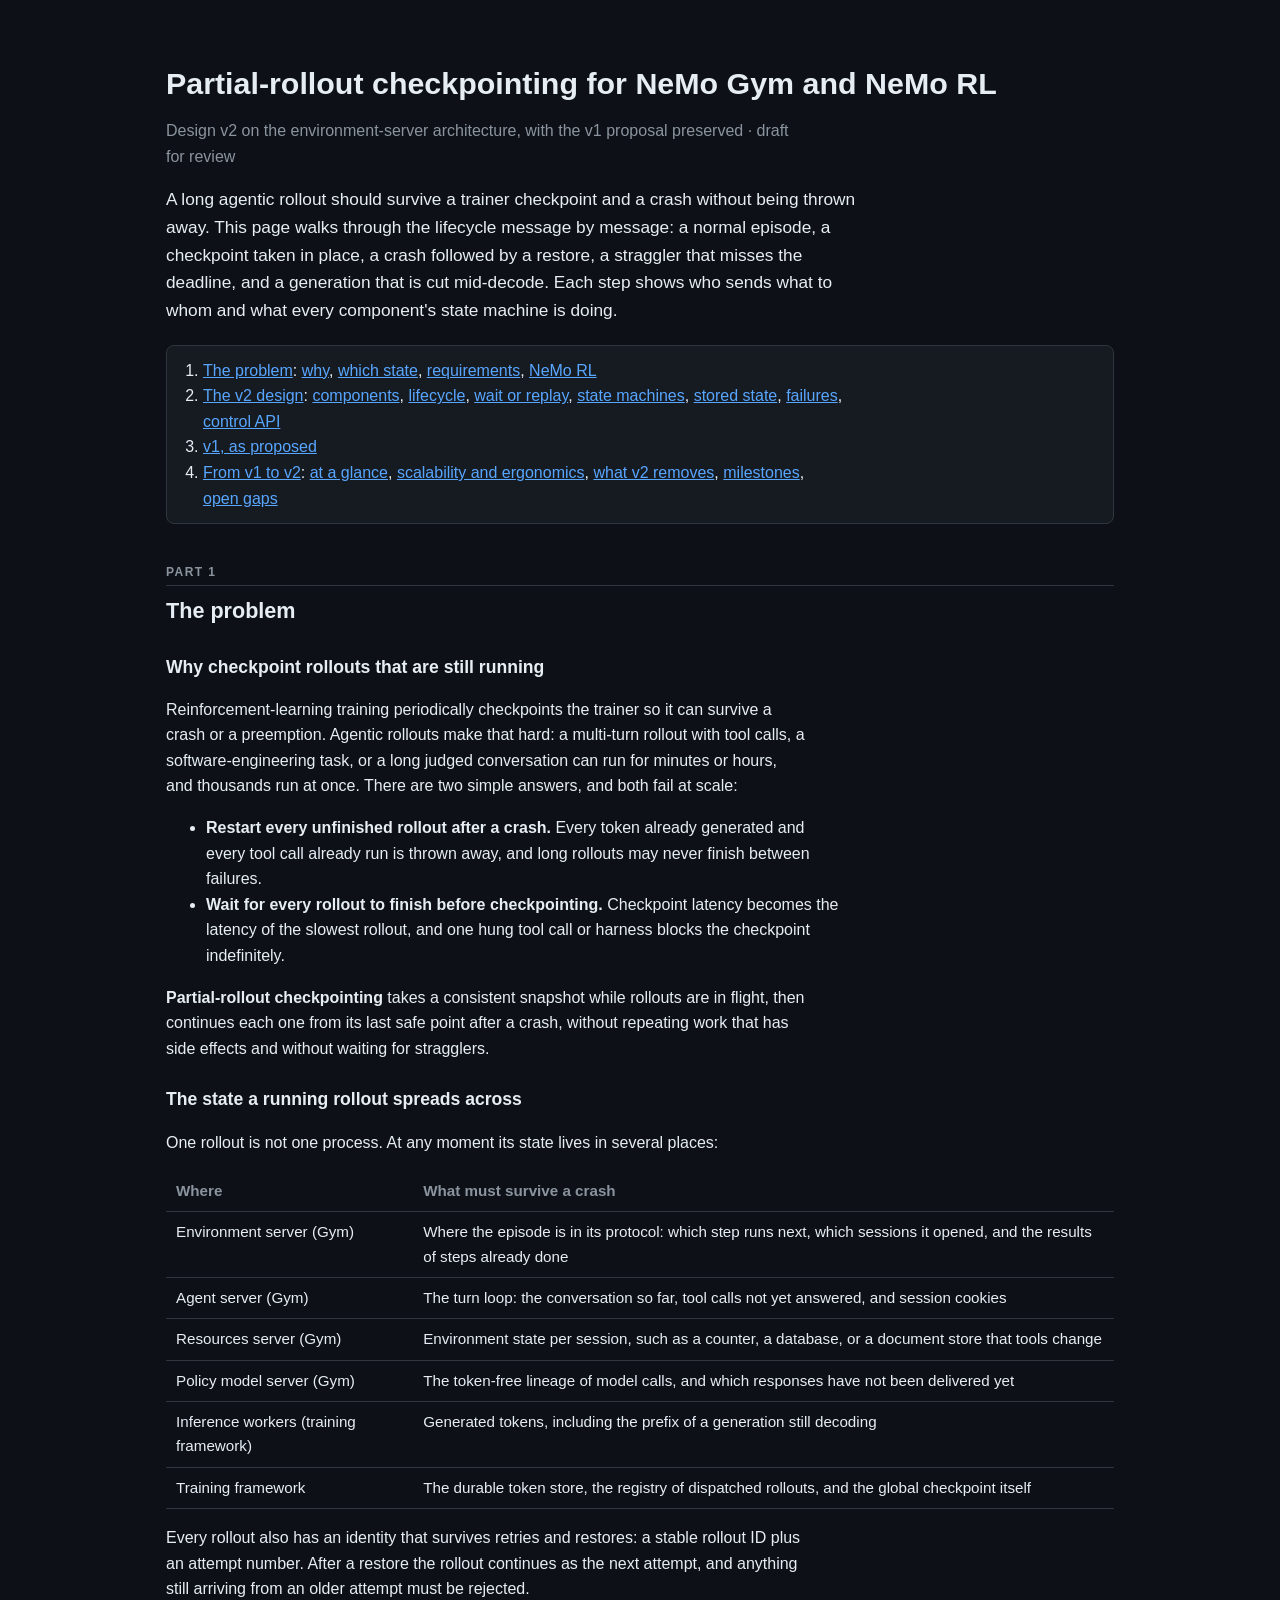
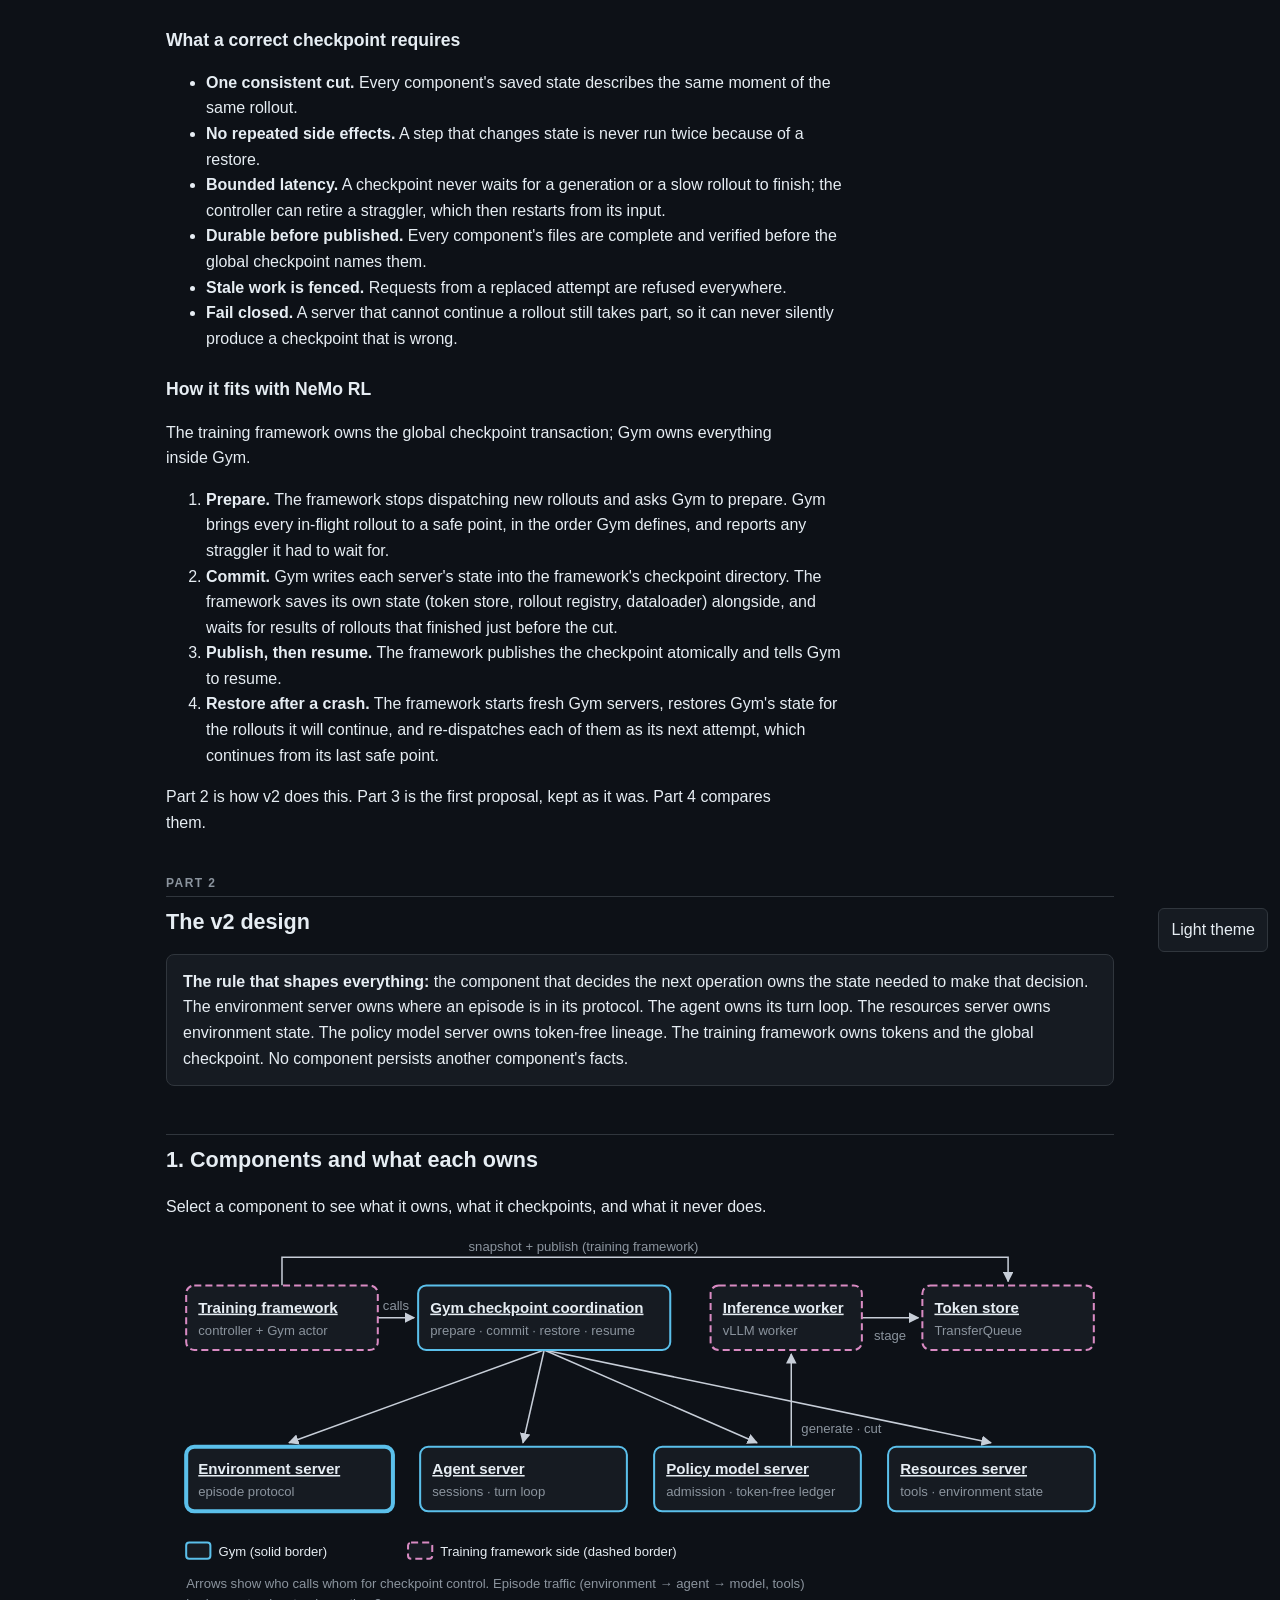
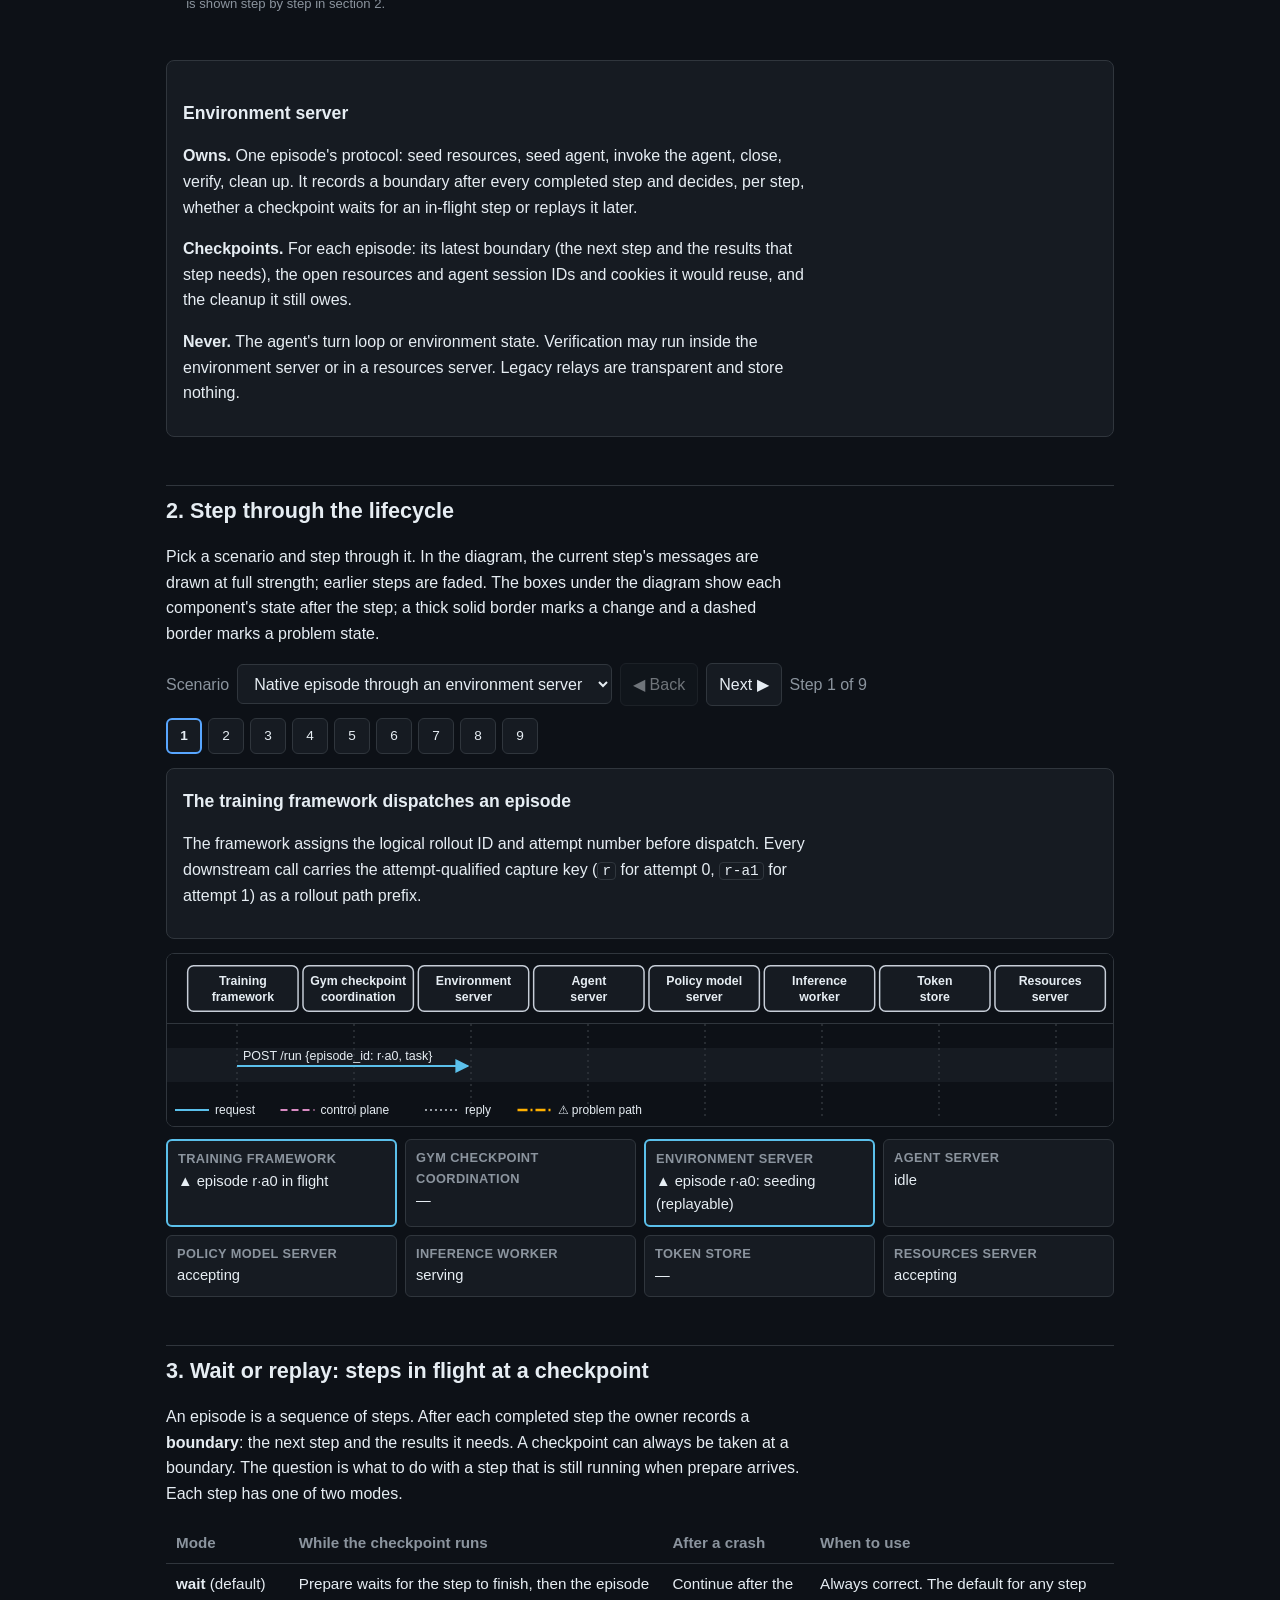
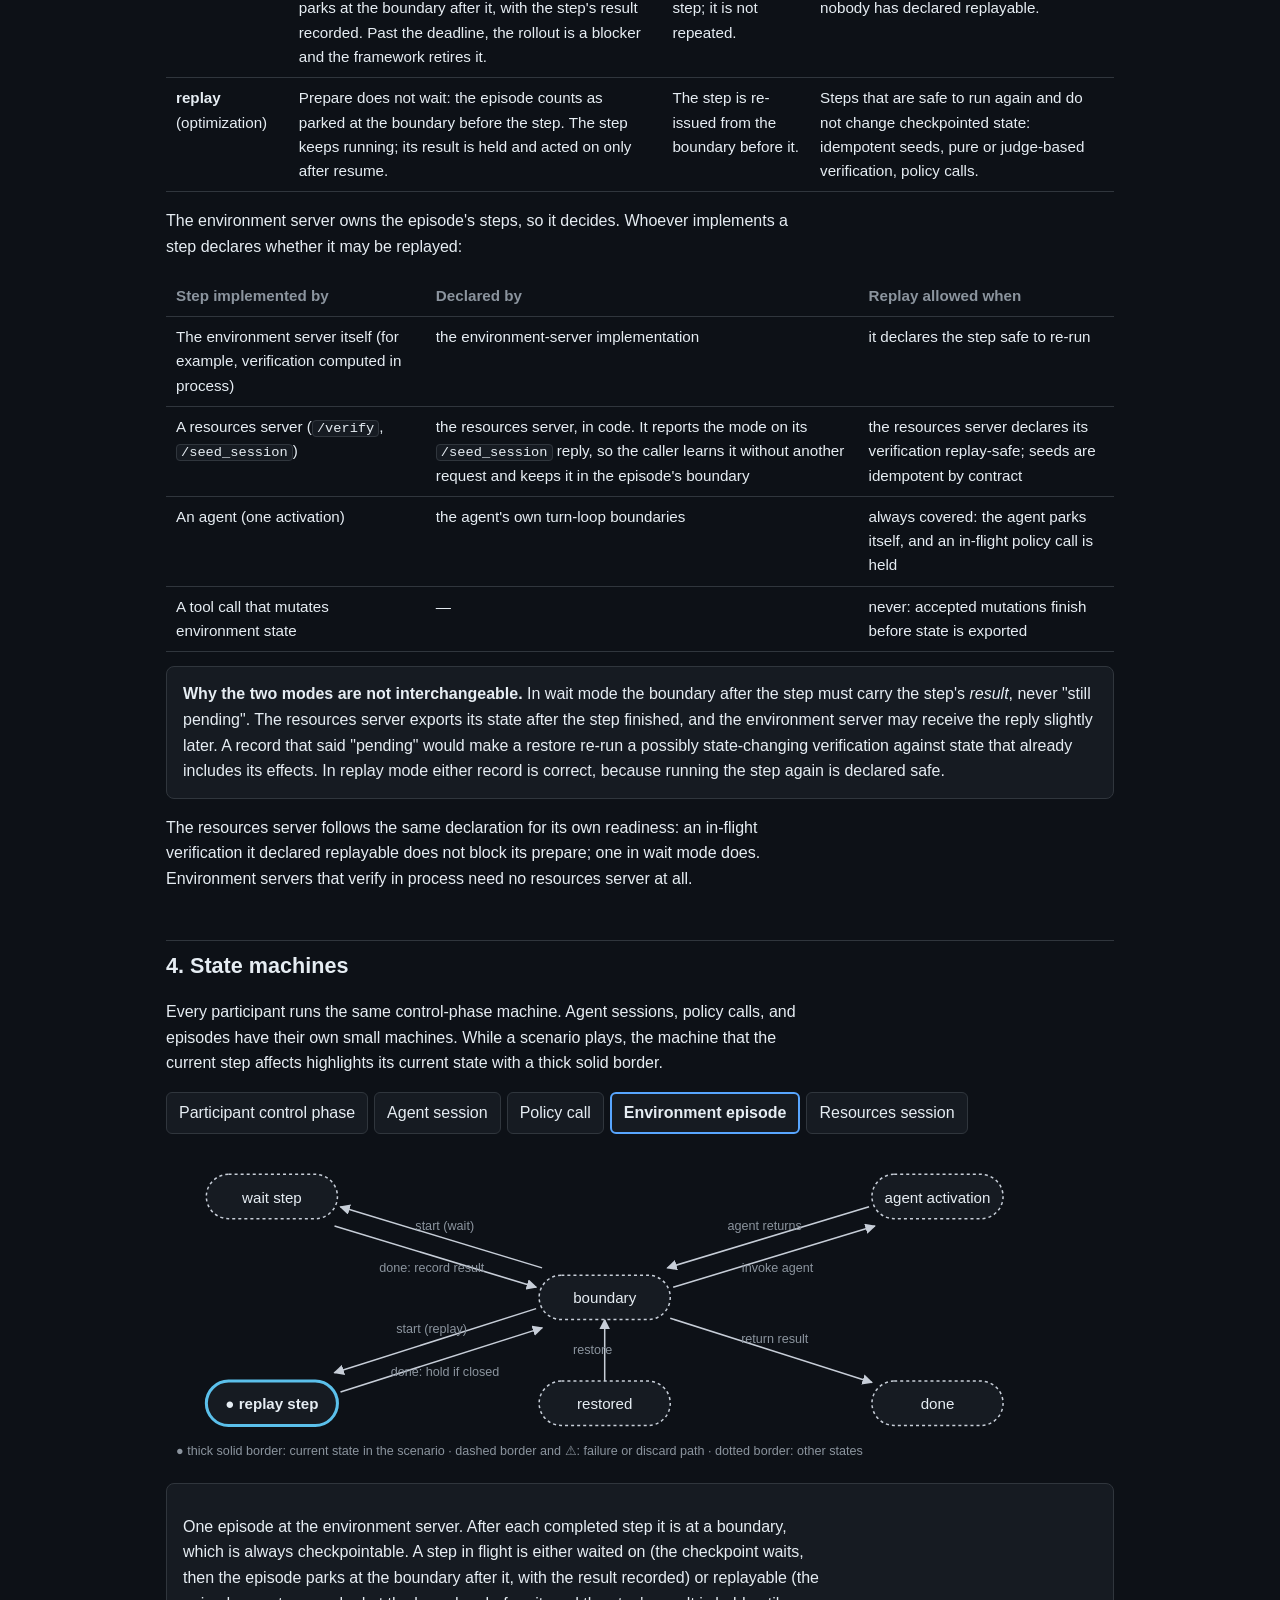
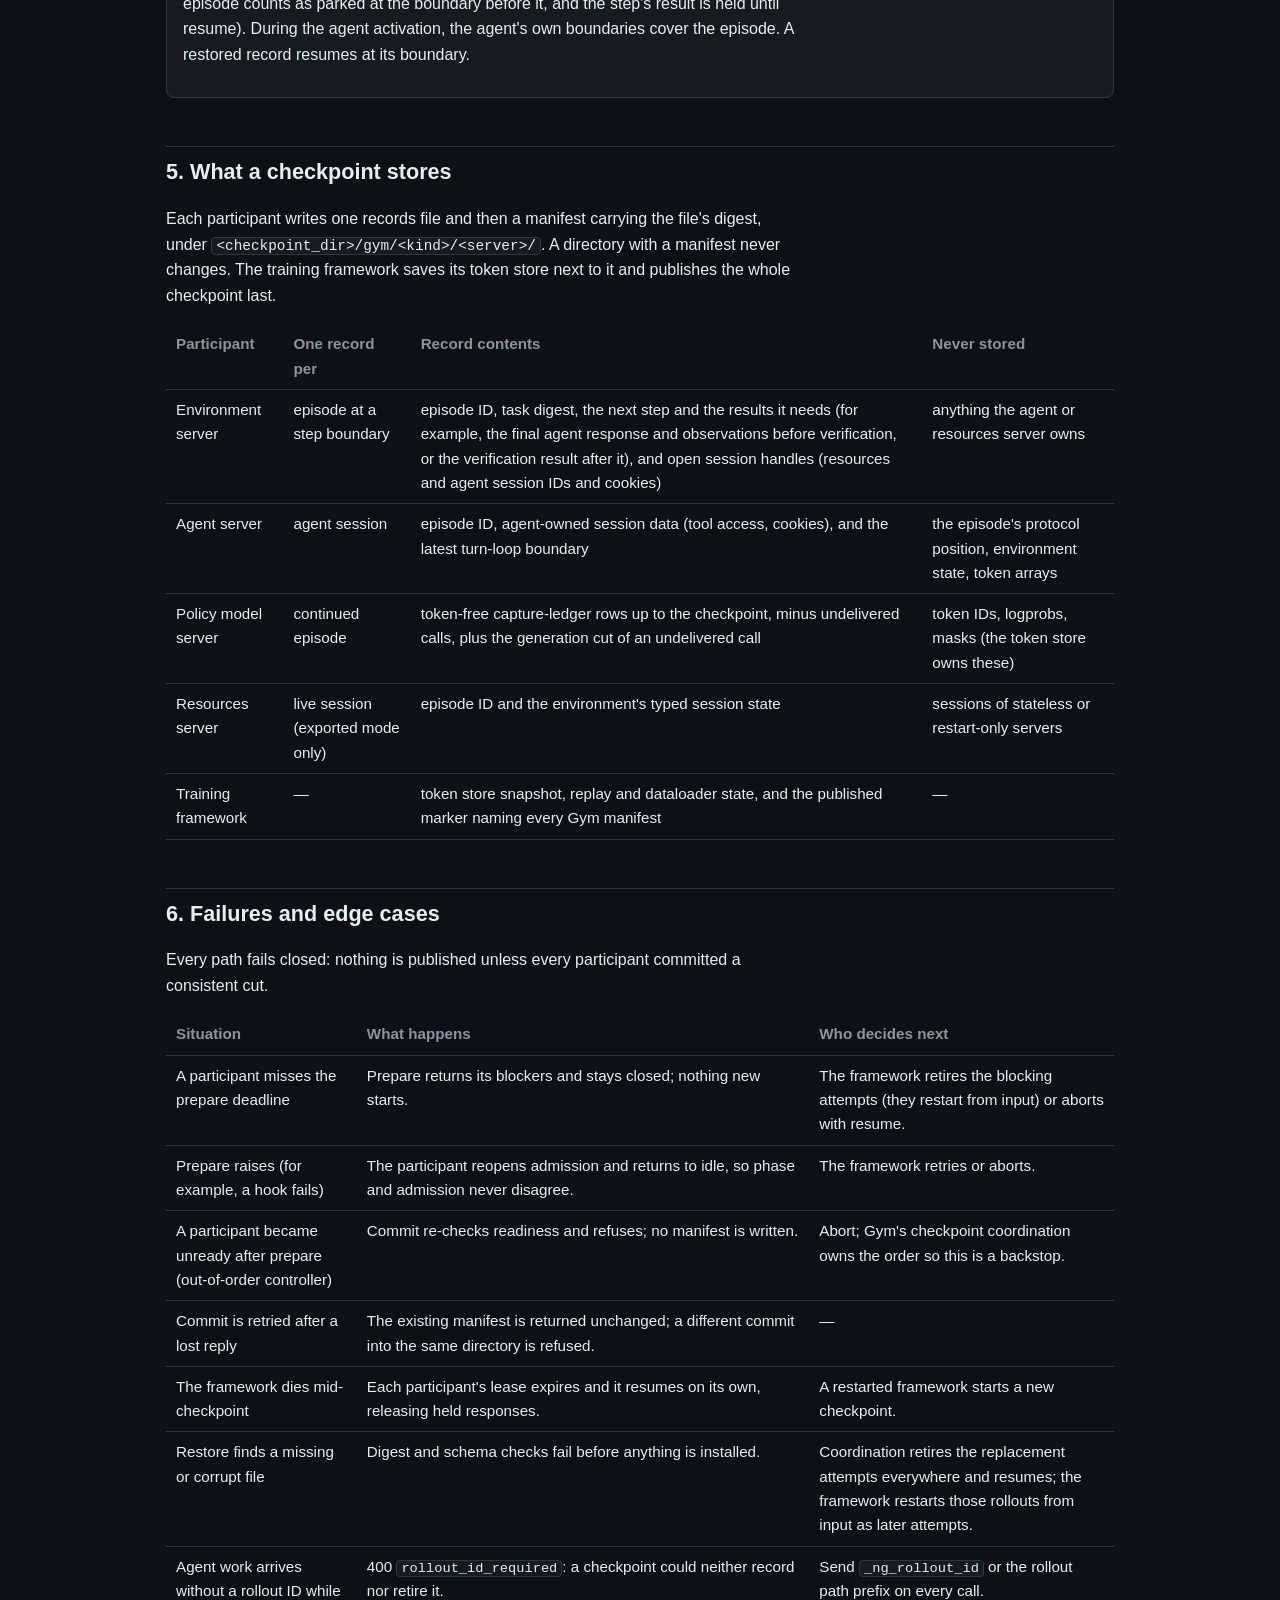
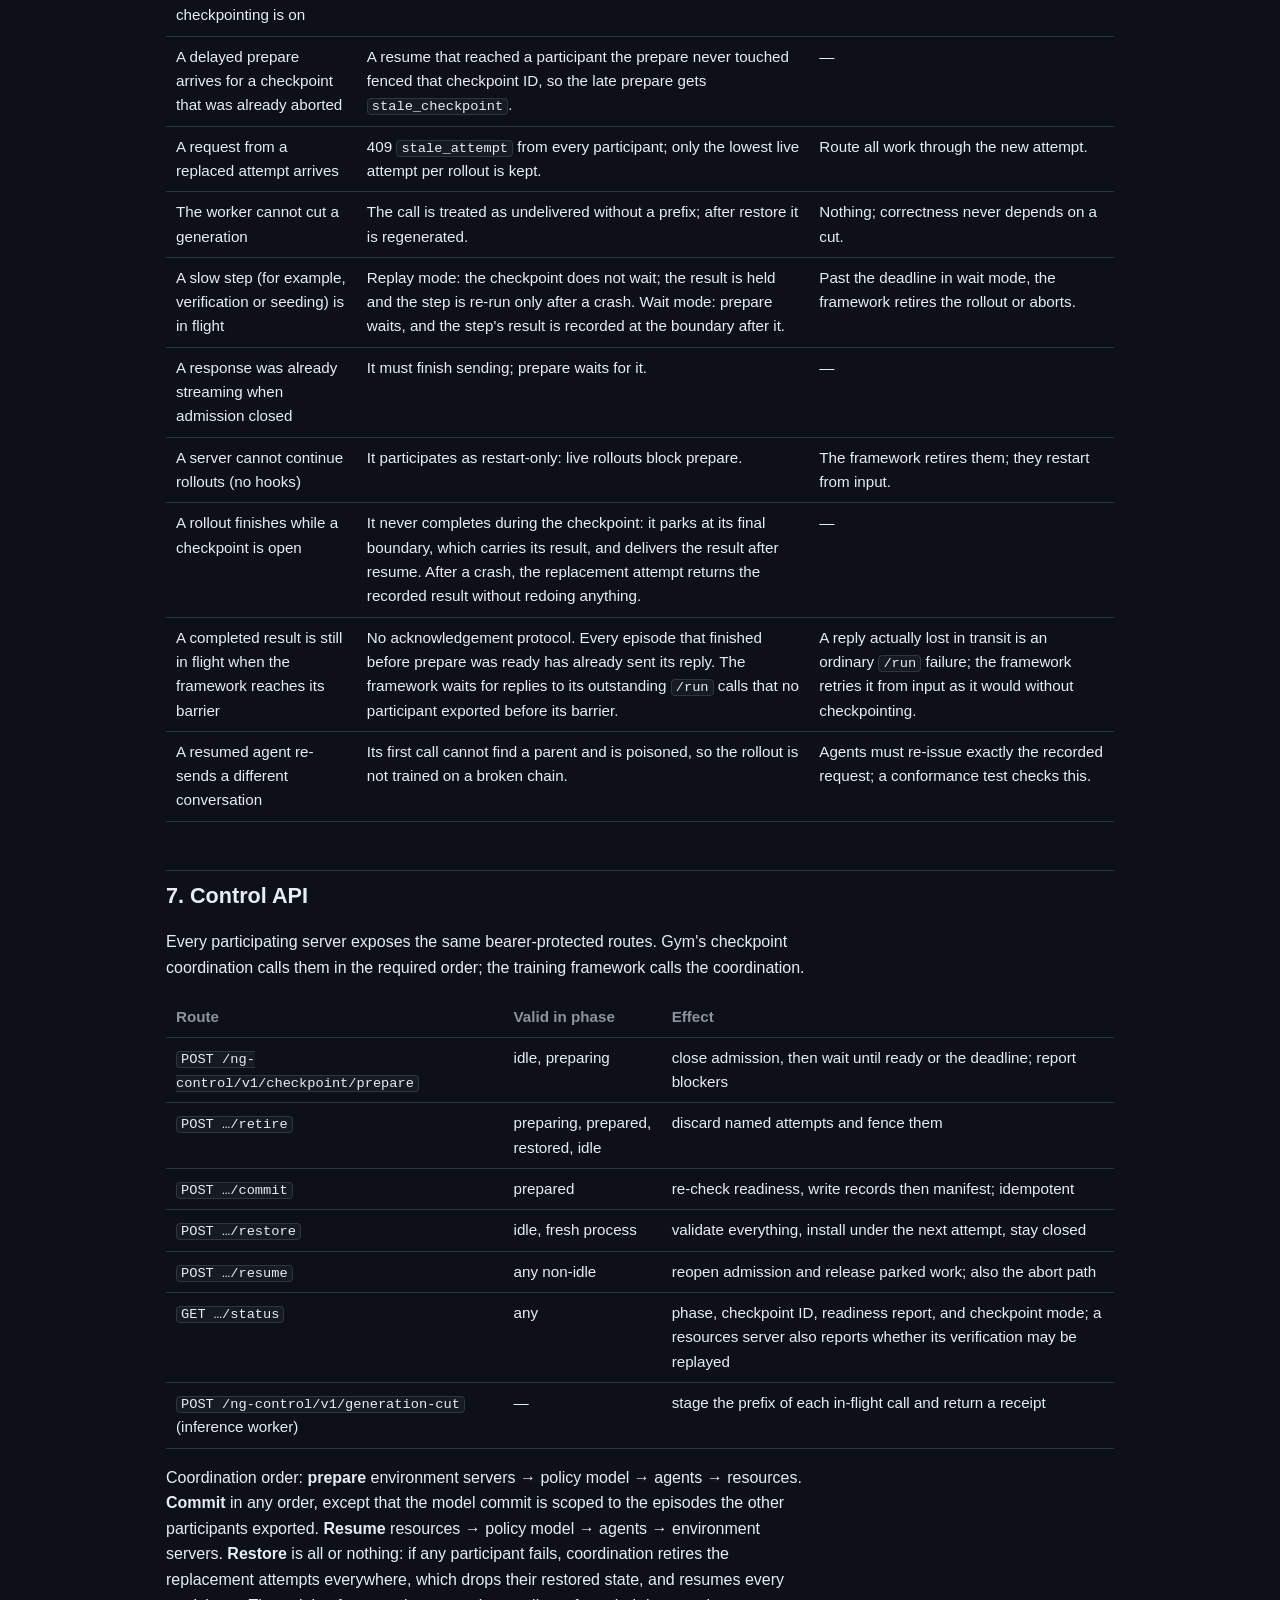
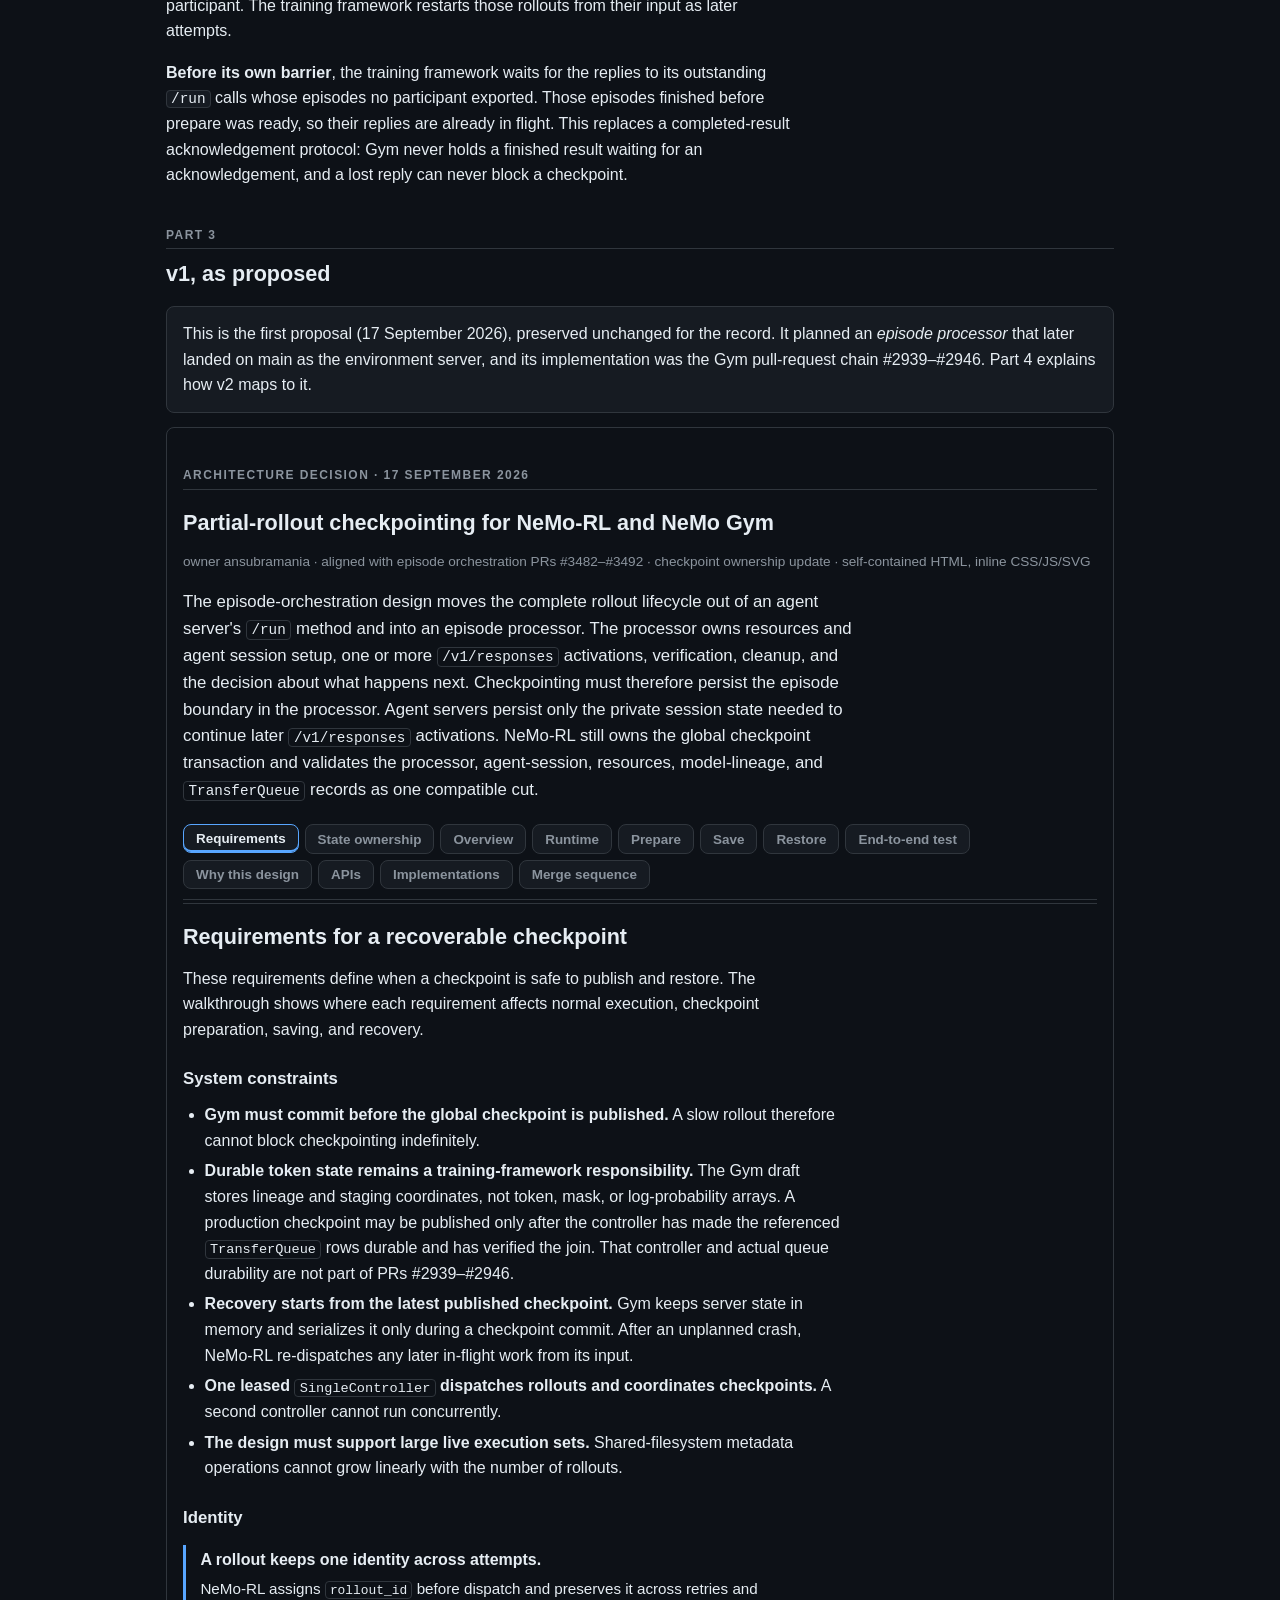
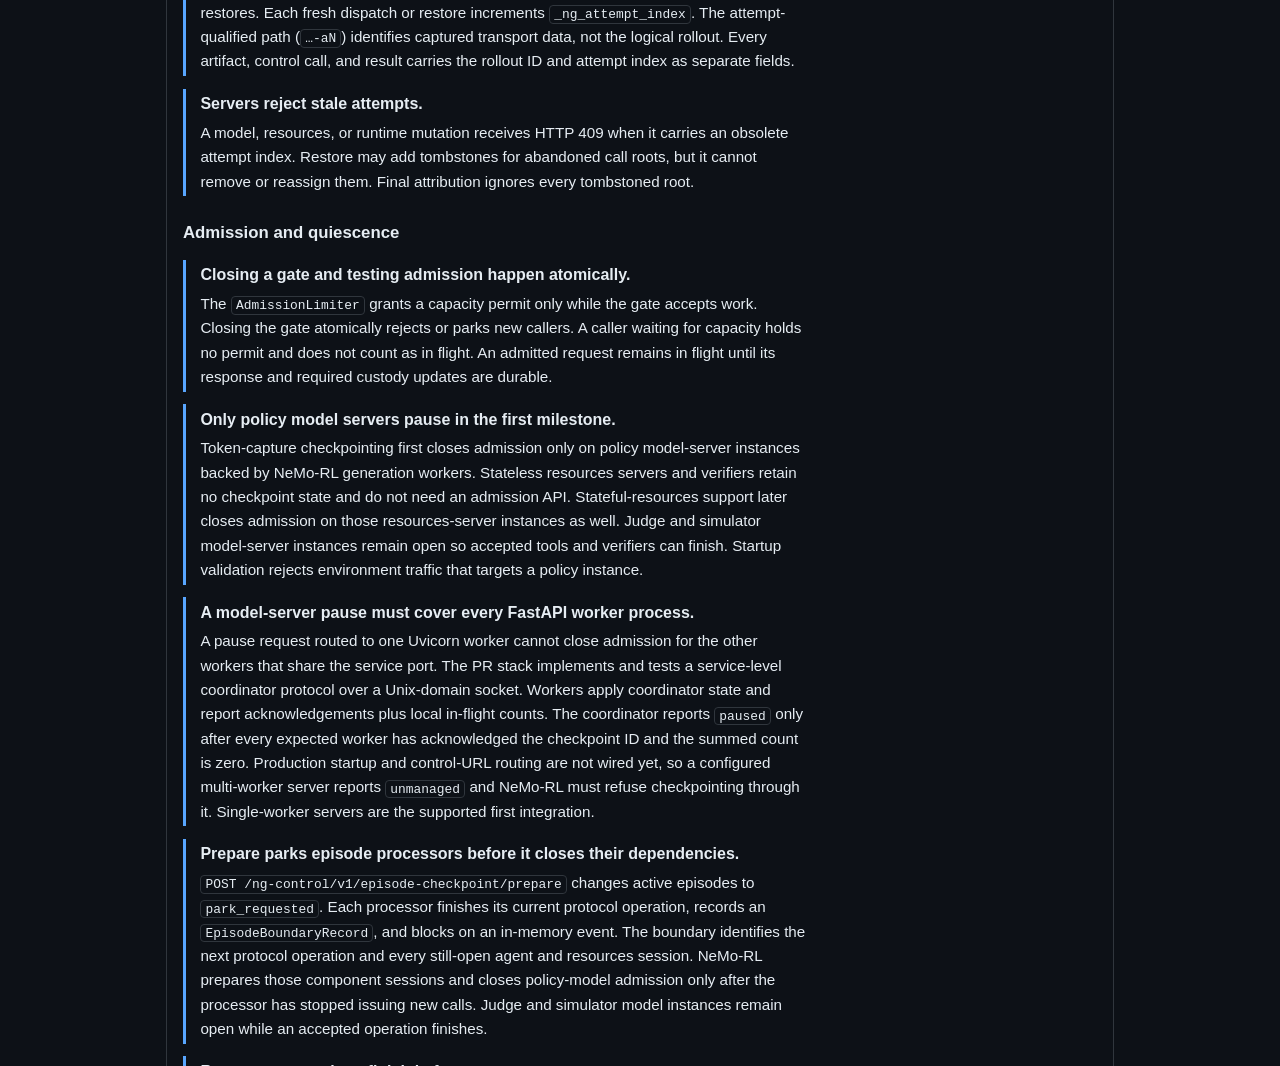
==== commit 14aec1a3: "docs: merge the partial-rollout checkpointing pages into one One page, in four parts: the shared pro" ====
--- a/design-docs/partial-rollout-checkpointing-v2.html
+++ b/design-docs/partial-rollout-checkpointing-v2.html
@@ -2,1074 +2,11 @@
 <html lang="en">
 <head>
 <meta charset="utf-8">
-<meta name="viewport" content="width=device-width, initial-scale=1">
-<title>Partial-rollout checkpointing v2: lifecycle walkthrough</title>
-<script>
-  (() => {
-    try {
-      if (localStorage.getItem("engineering-notes-theme") === "light") {
-        document.documentElement.dataset.theme = "light";
-      }
-    } catch {}
-  })();
-</script>
-<style>
-  :root {
-    --bg: #0d1117;
-    --surface: #161b22;
-    --border: #30363d;
-    --text: #e6edf3;
-    --dim: #8b949e;
-    --accent: #58a6ff;
-    --diagram-ok: #5bc0eb;
-    --diagram-problem: #ffb000;
-    --diagram-alt: #d98bc3;
-    --diagram-neutral: #c7ced8;
-  }
-  :root[data-theme="light"] {
-    --bg: #ffffff;
-    --surface: #f6f8fa;
-    --border: #d0d7de;
-    --text: #1f2328;
-    --dim: #59636e;
-    --accent: #0969da;
-    --diagram-ok: #005a8d;
-    --diagram-problem: #9a4d00;
-    --diagram-alt: #7a3e6d;
-    --diagram-neutral: #4b5563;
-  }
-  * { box-sizing: border-box; }
-  body {
-    margin: 0;
-    background: var(--bg);
-    color: var(--text);
-    font: 16px/1.6 -apple-system, BlinkMacSystemFont, "Segoe UI", Helvetica, Arial, sans-serif;
-  }
-  main { max-width: 980px; margin: 0 auto; padding: 24px 16px 80px; }
-  h1 { font-size: 1.9rem; line-height: 1.25; margin: 40px 0 8px; }
-  h2 { font-size: 1.35rem; margin: 48px 0 12px; padding-top: 8px; border-top: 1px solid var(--border); }
-  h3 { font-size: 1.1rem; margin: 24px 0 8px; }
-  p, li { max-width: 72ch; }
-  a { color: var(--accent); }
-  code { font: 0.9em ui-monospace, SFMono-Regular, Menlo, Consolas, monospace; background: var(--surface); border: 1px solid var(--border); border-radius: 4px; padding: 0 4px; }
-  .dim { color: var(--dim); }
-  .lede { font-size: 1.08rem; }
-  #theme-toggle {
-    position: fixed; top: 12px; right: 12px; z-index: 10;
-    background: var(--surface); color: var(--text); border: 1px solid var(--border);
-    border-radius: 6px; padding: 8px 12px; font: inherit; cursor: pointer;
-  }
-  nav.toc { background: var(--surface); border: 1px solid var(--border); border-radius: 8px; padding: 12px 16px; margin: 20px 0; }
-  nav.toc ol { margin: 0; padding-left: 20px; }
-  .card { background: var(--surface); border: 1px solid var(--border); border-radius: 8px; padding: 14px 16px; margin: 14px 0; }
-  .scroll { overflow-x: auto; }
-  table { border-collapse: collapse; width: 100%; font-size: 0.95rem; }
-  th, td { text-align: left; vertical-align: top; padding: 8px 10px; border-bottom: 1px solid var(--border); }
-  th { color: var(--dim); font-weight: 600; }
-  .pill { display: inline-block; border: 1px solid var(--border); border-radius: 999px; padding: 0 8px; font-size: 0.85rem; color: var(--dim); }
-
-  /* Scenario player */
-  .player-controls { display: flex; flex-wrap: wrap; gap: 8px; align-items: center; margin: 12px 0; }
-  .player-controls select, .player-controls button {
-    font: inherit; color: var(--text); background: var(--surface); border: 1px solid var(--border);
-    border-radius: 6px; padding: 8px 12px; min-height: 40px; cursor: pointer;
-  }
-  .player-controls button:disabled { opacity: 0.45; cursor: default; }
-  .step-counter { color: var(--dim); }
-  .step-text { min-height: 7.5em; }
-  .step-text h3 { margin-top: 4px; }
-  .seq-wrap { overflow: auto; max-height: 72vh; border: 1px solid var(--border); border-radius: 8px; background: var(--bg); }
-  .seq-wrap svg { display: block; }
-  .seq-head { position: sticky; top: 0; z-index: 1; background: var(--bg); border-bottom: 1px solid var(--border); }
-  .states { display: grid; grid-template-columns: repeat(auto-fill, minmax(210px, 1fr)); gap: 8px; margin-top: 12px; }
-  .state-box { border: 1px solid var(--border); border-radius: 6px; padding: 8px 10px; background: var(--surface); font-size: 0.92rem; }
-  .state-box b { display: block; font-size: 0.8rem; color: var(--dim); font-weight: 600; text-transform: uppercase; letter-spacing: 0.03em; }
-  .state-box.changed { border: 2px solid var(--diagram-ok); }
-  .state-box.problem { border: 2px dashed var(--diagram-problem); }
-  .step-list { display: flex; flex-wrap: wrap; gap: 6px; margin: 8px 0 0; padding: 0; list-style: none; }
-  .step-list button { font: inherit; font-size: 0.85rem; min-width: 36px; min-height: 36px; border-radius: 6px; border: 1px solid var(--border); background: var(--surface); color: var(--text); cursor: pointer; }
-  .step-list button.current { border: 2px solid var(--accent); font-weight: 700; }
-
-  /* SVG */
-  svg text { fill: var(--text); font-family: -apple-system, BlinkMacSystemFont, "Segoe UI", Helvetica, Arial, sans-serif; }
-  svg .dimtext { fill: var(--dim); }
-  svg .lane-line { stroke: var(--border); stroke-width: 1.5; stroke-dasharray: 2 4; }
-  svg .lane-head { fill: var(--surface); stroke: var(--diagram-neutral); stroke-width: 1.5; }
-  svg .msg-data { stroke: var(--diagram-ok); stroke-width: 2; fill: none; }
-  svg .msg-control { stroke: var(--diagram-alt); stroke-width: 2; stroke-dasharray: 7 4; fill: none; }
-  svg .msg-reply { stroke: var(--diagram-neutral); stroke-width: 1.5; stroke-dasharray: 2 3; fill: none; }
-  svg .msg-problem { stroke: var(--diagram-problem); stroke-width: 2.5; stroke-dasharray: 10 3 2 3; fill: none; }
-  svg .msg-local { stroke: var(--diagram-neutral); stroke-width: 1.5; fill: none; }
-  svg .old { opacity: 0.28; }
-  svg .current-row { fill: var(--surface); }
-  svg .ah-data { fill: var(--diagram-ok); }
-  svg .ah-control { fill: var(--diagram-alt); }
-  svg .ah-reply { fill: var(--diagram-neutral); }
-  svg .ah-problem { fill: var(--diagram-problem); }
-  svg .ah-local { fill: var(--diagram-neutral); }
-  svg .node { fill: var(--surface); stroke: var(--diagram-neutral); stroke-width: 1.5; stroke-dasharray: 3 3; }
-  svg .node.active { stroke: var(--diagram-ok); stroke-width: 3; stroke-dasharray: none; }
-  svg .node.bad { stroke: var(--diagram-problem); stroke-width: 2.5; stroke-dasharray: 8 3; }
-  svg .edge { stroke: var(--diagram-neutral); stroke-width: 1.5; fill: none; }
-  svg .edge.bad { stroke: var(--diagram-problem); stroke-dasharray: 8 3; }
-  svg .edge-arrow { fill: var(--diagram-neutral); }
-  svg .edge-arrow.bad { fill: var(--diagram-problem); }
-  svg .box { fill: var(--surface); stroke: var(--diagram-neutral); stroke-width: 1.5; }
-  svg .box.gym { stroke: var(--diagram-ok); stroke-width: 2; }
-  svg .box.rl { stroke: var(--diagram-alt); stroke-width: 2; stroke-dasharray: 7 4; }
-  svg .box.selected { stroke-width: 4; }
-  svg .clickable { cursor: pointer; }
-  .sm-tabs { display: flex; flex-wrap: wrap; gap: 6px; }
-  .sm-tabs button { font: inherit; min-height: 40px; padding: 6px 12px; border-radius: 6px; border: 1px solid var(--border); background: var(--surface); color: var(--text); cursor: pointer; }
-  .sm-tabs button.current { border: 2px solid var(--accent); font-weight: 700; }
-  @media (max-width: 640px) { h1 { font-size: 1.5rem; } }
-</style>
+<meta http-equiv="refresh" content="0; url=partial-rollout-checkpointing.html#v2">
+<link rel="canonical" href="partial-rollout-checkpointing.html#v2">
+<title>Partial-rollout checkpointing v2 (moved)</title>
 </head>
 <body>
-<button id="theme-toggle" type="button" aria-label="Switch color theme">Light theme</button>
-<main>
-
-<h1>Partial-rollout checkpointing v2: how the pieces talk</h1>
-<p class="dim">Design v2 · environment-server architecture · draft for review, not yet merged</p>
-
-<p class="lede">
-A long agentic rollout should survive a trainer checkpoint and a crash without being thrown away.
-This page walks through the lifecycle message by message: a normal episode, a checkpoint taken
-in place, a crash followed by a restore, a straggler that misses the deadline, and a generation
-that is cut mid-decode. Each step shows who sends what to whom and what every component's state
-machine is doing.
-</p>
-
-<nav class="toc" aria-label="Contents">
-  <ol>
-    <li><a href="#components">Components and what each owns</a></li>
-    <li><a href="#player">Step through the lifecycle</a></li>
-    <li><a href="#modes">Wait or replay: steps in flight at a checkpoint</a></li>
-    <li><a href="#machines">State machines</a></li>
-    <li><a href="#records">What a checkpoint stores</a></li>
-    <li><a href="#failures">Failures and edge cases</a></li>
-    <li><a href="#apis">Control API</a></li>
-    <li><a href="#changes">What changed from v1</a></li>
-  </ol>
-</nav>
-
-<div class="card">
-  <b>The rule that shapes everything:</b> the component that decides the next operation owns
-  the state needed to make that decision. The environment server owns where an episode is in its
-  protocol. The agent owns its turn loop. The resources server owns environment state. The policy
-  model server owns token-free lineage. The training framework owns tokens and the global
-  checkpoint. No component persists another component's facts.
-</div>
-
-<h2 id="components">1. Components and what each owns</h2>
-<p>Select a component to see what it owns, what it checkpoints, and what it never does.</p>
-<div class="scroll">
-<svg id="component-map" viewBox="0 0 940 400" role="img" aria-labelledby="cm-title">
-  <title id="cm-title">Component map: the training framework calls Gym's checkpoint coordination, which calls one participant per Gym server</title>
-</svg>
-</div>
-<div class="card" id="component-detail" aria-live="polite"></div>
-
-<h2 id="player">2. Step through the lifecycle</h2>
-<p>
-Pick a scenario and step through it. In the diagram, the current step's messages are drawn at full
-strength; earlier steps are faded. The boxes under the diagram show each component's state after the
-step; a thick solid border marks a change and a dashed border marks a problem state.
-</p>
-
-<div class="player-controls">
-  <label for="scenario-select" class="dim">Scenario</label>
-  <select id="scenario-select"></select>
-  <button id="prev-step" type="button">◀ Back</button>
-  <button id="next-step" type="button">Next ▶</button>
-  <span class="step-counter" id="step-counter"></span>
-</div>
-<ul class="step-list" id="step-list" aria-label="Jump to step"></ul>
-
-<div class="card step-text" id="step-text" aria-live="polite"></div>
-
-<div class="seq-wrap">
-  <svg id="sequence-head" class="seq-head" viewBox="0 0 960 70" width="960" height="70" aria-hidden="true"></svg>
-  <svg id="sequence" role="img" aria-labelledby="seq-title"><title id="seq-title">Sequence diagram for the selected scenario</title></svg>
-</div>
-<div class="states" id="states"></div>
-
-<h2 id="modes">3. Wait or replay: steps in flight at a checkpoint</h2>
-<p>
-An episode is a sequence of steps. After each completed step the owner records a <b>boundary</b>:
-the next step and the results it needs. A checkpoint can always be taken at a boundary. The question
-is what to do with a step that is still running when prepare arrives. Each step has one of two modes.
-</p>
-<div class="scroll">
-<table>
-  <thead><tr><th>Mode</th><th>While the checkpoint runs</th><th>After a crash</th><th>When to use</th></tr></thead>
-  <tbody>
-    <tr><td><b>wait</b> (default)</td><td>Prepare waits for the step to finish, then the episode parks at the boundary after it, with the step's result recorded. Past the deadline, the rollout is a blocker and the framework retires it.</td><td>Continue after the step; it is not repeated.</td><td>Always correct. The default for any step nobody has declared replayable.</td></tr>
-    <tr><td><b>replay</b> (optimization)</td><td>Prepare does not wait: the episode counts as parked at the boundary before the step. The step keeps running; its result is held and acted on only after resume.</td><td>The step is re-issued from the boundary before it.</td><td>Steps that are safe to run again and do not change checkpointed state: idempotent seeds, pure or judge-based verification, policy calls.</td></tr>
-  </tbody>
-</table>
-</div>
-<p>The environment server owns the episode's steps, so it decides. Whoever implements a step declares whether it may be replayed:</p>
-<div class="scroll">
-<table>
-  <thead><tr><th>Step implemented by</th><th>Declared by</th><th>Replay allowed when</th></tr></thead>
-  <tbody>
-    <tr><td>The environment server itself (for example, verification computed in process)</td><td>the environment-server implementation</td><td>it declares the step safe to re-run</td></tr>
-    <tr><td>A resources server (<code>/verify</code>, <code>/seed_session</code>)</td><td>the resources server, in code. It reports the mode on its <code>/seed_session</code> reply, so the caller learns it without another request and keeps it in the episode's boundary</td><td>the resources server declares its verification replay-safe; seeds are idempotent by contract</td></tr>
-    <tr><td>An agent (one activation)</td><td>the agent's own turn-loop boundaries</td><td>always covered: the agent parks itself, and an in-flight policy call is held</td></tr>
-    <tr><td>A tool call that mutates environment state</td><td>—</td><td>never: accepted mutations finish before state is exported</td></tr>
-  </tbody>
-</table>
-</div>
-<div class="card">
-  <b>Why the two modes are not interchangeable.</b> In wait mode the boundary after the step must carry the
-  step's <i>result</i>, never "still pending". The resources server exports its state after the step finished,
-  and the environment server may receive the reply slightly later. A record that said "pending" would make a
-  restore re-run a possibly state-changing verification against state that already includes its effects. In
-  replay mode either record is correct, because running the step again is declared safe.
-</div>
-<p>The resources server follows the same declaration for its own readiness: an in-flight verification it declared replayable does not block its prepare; one in wait mode does. Environment servers that verify in process need no resources server at all.</p>
-
-<h2 id="machines">4. State machines</h2>
-<p>
-Every participant runs the same control-phase machine. Agent sessions, policy calls, and episodes
-have their own small machines. While a scenario plays, the machine that the current step affects
-highlights its current state with a thick solid border.
-</p>
-<div class="sm-tabs" id="sm-tabs" role="tablist"></div>
-<div class="scroll"><svg id="state-machine" role="img" aria-labelledby="sm-title"><title id="sm-title">Selected state machine</title></svg></div>
-<div class="card" id="sm-text"></div>
-
-<h2 id="records">5. What a checkpoint stores</h2>
-<p>
-Each participant writes one records file and then a manifest carrying the file's digest, under
-<code>&lt;checkpoint_dir&gt;/gym/&lt;kind&gt;/&lt;server&gt;/</code>. A directory with a manifest never
-changes. The training framework saves its token store next to it and publishes the whole
-checkpoint last.
-</p>
-<div class="scroll">
-<table>
-  <thead><tr><th>Participant</th><th>One record per</th><th>Record contents</th><th>Never stored</th></tr></thead>
-  <tbody>
-    <tr><td>Environment server</td><td>episode at a step boundary</td><td>episode ID, task digest, the next step and the results it needs (for example, the final agent response and observations before verification, or the verification result after it), and open session handles (resources and agent session IDs and cookies)</td><td>anything the agent or resources server owns</td></tr>
-    <tr><td>Agent server</td><td>agent session</td><td>episode ID, agent-owned session data (tool access, cookies), and the latest turn-loop boundary</td><td>the episode's protocol position, environment state, token arrays</td></tr>
-    <tr><td>Policy model server</td><td>continued episode</td><td>token-free capture-ledger rows up to the checkpoint, minus undelivered calls, plus the generation cut of an undelivered call</td><td>token IDs, logprobs, masks (the token store owns these)</td></tr>
-    <tr><td>Resources server</td><td>live session (exported mode only)</td><td>episode ID and the environment's typed session state</td><td>sessions of stateless or restart-only servers</td></tr>
-    <tr><td>Training framework</td><td>—</td><td>token store snapshot, replay and dataloader state, and the published marker naming every Gym manifest</td><td>—</td></tr>
-  </tbody>
-</table>
-</div>
-
-<h2 id="failures">6. Failures and edge cases</h2>
-<p>Every path fails closed: nothing is published unless every participant committed a consistent cut.</p>
-<div class="scroll">
-<table>
-  <thead><tr><th>Situation</th><th>What happens</th><th>Who decides next</th></tr></thead>
-  <tbody id="failure-rows"></tbody>
-</table>
-</div>
-
-<h2 id="apis">7. Control API</h2>
-<p>
-Every participating server exposes the same bearer-protected routes. Gym's checkpoint coordination calls them
-in the required order; the training framework calls the coordination.
-</p>
-<div class="scroll">
-<table>
-  <thead><tr><th>Route</th><th>Valid in phase</th><th>Effect</th></tr></thead>
-  <tbody>
-    <tr><td><code>POST /ng-control/v1/checkpoint/prepare</code></td><td>idle, preparing</td><td>close admission, then wait until ready or the deadline; report blockers</td></tr>
-    <tr><td><code>POST …/retire</code></td><td>preparing, prepared, restored, idle</td><td>discard named attempts and fence them</td></tr>
-    <tr><td><code>POST …/commit</code></td><td>prepared</td><td>re-check readiness, write records then manifest; idempotent</td></tr>
-    <tr><td><code>POST …/restore</code></td><td>idle, fresh process</td><td>validate everything, install under the next attempt, stay closed</td></tr>
-    <tr><td><code>POST …/resume</code></td><td>any non-idle</td><td>reopen admission and release parked work; also the abort path</td></tr>
-    <tr><td><code>GET …/status</code></td><td>any</td><td>phase, checkpoint ID, readiness report, and checkpoint mode; a resources server also reports whether its verification may be replayed</td></tr>
-    <tr><td><code>POST /ng-control/v1/generation-cut</code> (inference worker)</td><td>—</td><td>stage the prefix of each in-flight call and return a receipt</td></tr>
-  </tbody>
-</table>
-</div>
-<p>
-Coordination order: <b>prepare</b> environment servers → policy model → agents → resources.
-<b>Commit</b> in any order, except that the model commit is scoped to the episodes the other
-participants exported. <b>Resume</b> resources → policy model → agents → environment servers.
-<b>Restore</b> is all or nothing: if any participant fails, coordination retires the replacement attempts
-everywhere, which drops their restored state, and resumes every participant. The training framework restarts
-those rollouts from their input as later attempts.
-</p>
-<p>
-<b>Before its own barrier</b>, the training framework waits for the replies to its outstanding
-<code>/run</code> calls whose episodes no participant exported. Those episodes finished before prepare
-was ready, so their replies are already in flight. This replaces a completed-result acknowledgement
-protocol: Gym never holds a finished result waiting for an acknowledgement, and a lost reply can never
-block a checkpoint.
-</p>
-
-<h2 id="changes">8. What changed from v1</h2>
-<p>
-The <a href="partial-rollout-checkpointing.html">v1 design</a> planned an <i>episode processor</i> that owns the
-rollout lifecycle, and it described a Gym implementation in the eight-PR chain #2939–#2946. The episode processor
-landed on main as the <b>environment server</b>. v2 re-cuts the checkpoint stack around it and removes much of the
-machinery v1 needed, because a single owner of the episode protocol, plus a fixed participant order, makes a
-consistent cut without after-the-fact reconciliation.
-</p>
-
-<h3 id="changes-glance">At a glance</h3>
-<div class="scroll">
-<table>
-  <thead><tr><th>Topic</th><th>v1</th><th>v2</th></tr></thead>
-  <tbody>
-    <tr><td>Who records where an episode continues</td><td>The agent's <code>/run</code> in the implementation; an episode processor in the plan</td><td>The environment server records a boundary after each step. Agents and resources servers export only their own session state</td></tr>
-    <tr><td>A step in flight at a checkpoint</td><td>Drain it, or retire the rollout</td><td>Each step is <b>wait</b> (the default) or <b>replay</b>, declared by whoever implements it</td></tr>
-    <tr><td>Participant order</td><td>The training framework's actor sequences model, agent, and resources participants</td><td>Gym owns the order. The framework calls Gym's checkpoint coordination</td></tr>
-    <tr><td>Finished rollouts during a checkpoint</td><td>Results are cached until a receipt-bound acknowledgement</td><td>No episode completes while Gym is prepared. No acknowledgements</td></tr>
-    <tr><td>In-flight generations</td><td>Accepted generations finish staging before prepare completes</td><td>Prepare never waits for a generation. Undelivered responses are held and left out; a generation cut can keep the prefix</td></tr>
-    <tr><td>Model-call lineage across a restore</td><td>A one-shot restored-parent header relay</td><td>Ledger rows are restored under the replacement attempt, so the parent resolves normally</td></tr>
-    <tr><td>Resources consistency</td><td>Per-session mutation locks, revisions, request-ID receipts, and controller-side reconciliation</td><td>The order does it: agents park before resources close, and resources drain in-flight requests</td></tr>
-    <tr><td>Control API</td><td>Per-kind routes, capability discovery, instance roles</td><td>One route set per server and a <code>status</code> probe; a model participates only with an explicit policy opt-in</td></tr>
-    <tr><td>Storage</td><td>One file per rollout, with archive shards planned</td><td>One records file and one manifest per participant</td></tr>
-    <tr><td>Servers without checkpoint support</td><td>Declared through capabilities; undeclared servers could be missed</td><td>Every server participates. Unsupported ones are restart-only and block until their rollouts are retired</td></tr>
-    <tr><td>Multi-worker servers</td><td>A worker-coordinator protocol, not yet wired into startup</td><td>Policy model servers run several uvicorn workers as one participant: a coordinator in the main process and a gate in each worker, over a Unix socket. Agents, resources servers, and environment servers keep one worker, because their sessions live in one process</td></tr>
-    <tr><td>Controller loss</td><td>The actor's mutex and deadlines</td><td>Also a lease: each participant resumes on its own if the controller stops calling</td></tr>
-  </tbody>
-</table>
-</div>
-
-<h3 id="changes-removed">v1 mechanisms that v2 removes</h3>
-<div class="scroll">
-<table>
-  <thead><tr><th>v1 mechanism</th><th>Why v1 needed it</th><th>What replaces it in v2</th></tr></thead>
-  <tbody>
-    <tr><td>Receipt-bound completed-result acknowledgement</td><td>A finished result could be lost between Gym and the framework during a checkpoint</td><td>Nothing completes while Gym is prepared. Before its barrier, the framework waits for its outstanding <code>/run</code> replies whose episodes no participant exported. A lost reply is an ordinary failure, retried as the next attempt</td></tr>
-    <tr><td>Agent prepare polling and the model status long poll</td><td>Readiness was a client-side loop over per-kind calls</td><td>One prepare call per participant waits server-side until ready or the deadline, then returns its blockers</td></tr>
-    <tr><td>One-shot restored-parent relay headers</td><td>The first resumed call had to find its parent from the old attempt</td><td>The restored ledger belongs to the replacement attempt, so parent resolution is unchanged</td></tr>
-    <tr><td>Resources mutation locks, revisions, and request-ID receipts</td><td>An exported resources snapshot had to agree with the agent's boundary</td><td>The order guarantees it. A tool call runs between agent boundaries, so it blocks agent prepare, and resources prepare last</td></tr>
-    <tr><td>Controller-side boundary reconciliation (last model-call ID, resources revision)</td><td>Files written at different moments could describe different cuts</td><td>Participants are frozen in dependency order and commit re-checks readiness. Restore is scoped to the episodes the framework continues and is all or nothing</td></tr>
-    <tr><td>Capability discovery, instance roles, the plane header, spinup validation</td><td>The actor had to classify servers and pick participants</td><td><code>GET …/checkpoint/status</code>: a server without the routes is not a participant; a model joins only with an explicit policy opt-in</td></tr>
-    <tr><td>Worker-membership proofs and the response-egress fence for generation cuts</td><td>Cuts had to be aggregated across uvicorn workers</td><td>One process holds the undelivered responses and records its cuts. A failed cut regenerates the call</td></tr>
-    <tr><td>A <code>restore_failed_paused</code> phase</td><td>A failed restore had to stay observable and paused</td><td>Coordination retires the replacement attempts everywhere and resumes; those rollouts restart from input as later attempts</td></tr>
-    <tr><td>The actor's participant order tables</td><td>The framework sequenced the participants itself</td><td>Gym's checkpoint coordination owns prepare, commit, restore, resume, and retire</td></tr>
-  </tbody>
-</table>
-</div>
-
-<h3 id="changes-kept">What stays the same</h3>
-<ul>
-  <li>Identity: <code>_ng_rollout_id</code> and <code>_ng_attempt_index</code>, and the capture key <code>r</code> or <code>r-aN</code>. A request from a replaced attempt gets 409 <code>stale_attempt</code>.</li>
-  <li>Every control call carries a checkpoint ID and an absolute deadline; repeating a completed call returns the recorded result; a stale checkpoint ID cannot reopen traffic.</li>
-  <li>Manifests are written last, and a committed participant directory never changes.</li>
-  <li>Restore installs attempt N's state as attempt N+1, in fresh processes, and stays closed until an explicit resume.</li>
-  <li>Durable token storage and global publication stay with the training framework. Gym stores token-free coordinates.</li>
-  <li>Failure handling is fail-closed.</li>
-</ul>
-
-<h3 id="changes-milestones">v1 milestones in v2</h3>
-<div class="scroll">
-<table>
-  <thead><tr><th>v1 milestone</th><th>Status in v2</th></tr></thead>
-  <tbody>
-    <tr><td>1. Preserve captured tokens for stateless rollouts</td><td>Implemented by the policy model participant. Servers still need to declare themselves stateless; so far only the example servers do (see the gaps below)</td></tr>
-    <tr><td>2. Resume an episode processor at a protocol boundary</td><td>Implemented on environment servers: boundaries after each step, wait or replay steps, and <code>single_agent_turn</code> stages. Legacy <code>/run</code> agents continue through the same step tracker</td></tr>
-    <tr><td>3. Resume a whitebox agent with stateful resources</td><td>Implemented for Simple Agent and exported-mode resources servers (the session-counter example). Other stateful environments need their own adapters</td></tr>
-    <tr><td>4. Resume an opaque blackbox runtime</td><td>Not started; unchanged from v1</td></tr>
-    <tr><td>Generation-safe cuts (#3218, #3227)</td><td>Gym side implemented, with the same wire models as the vLLM worker proposal. The worker-side staging helpers still need to land. Megatron inline prefixes (#3228) are not addressed</td></tr>
-  </tbody>
-</table>
-</div>
-
-<h3 id="changes-limitations">v1's known limitations</h3>
-<div class="scroll">
-<table>
-  <thead><tr><th>v1 limitation</th><th>Status</th></tr></thead>
-  <tbody>
-    <tr><td>The stack puts protocol boundaries in agent servers and must be re-cut around the episode processor</td><td>Done: the environment server owns boundaries</td></tr>
-    <tr><td>Cleanup obligations are process-local</td><td>Boundaries record the open session handles, so a replacement attempt reuses or closes them</td></tr>
-    <tr><td>The framework actor must discover episode processors and agent sessions</td><td>Replaced by Gym's coordination, which discovers every participant</td></tr>
-    <tr><td>Tests simulate token staging; no real active-generation cut is exercised</td><td>A process-level suite covers crash and restore across real server processes with a fake worker, and a real-vLLM smoke test covers turn continuation. A real active-generation cut is still untested</td></tr>
-    <tr><td>Multi-worker admission is not wired into startup</td><td>Done for policy model servers. A worker that has not reported, or was lost during a checkpoint, blocks it; a worker that joins mid-checkpoint closes at once</td></tr>
-    <tr><td>Commit, restore, and resume do not bound every filesystem call</td><td>Participant file I/O runs off the event loop under the request deadline</td></tr>
-    <tr><td>The artifact format writes one file per rollout</td><td>One records file per participant</td></tr>
-    <tr><td>Opaque harnesses need a full runtime snapshot</td><td>Unchanged</td></tr>
-  </tbody>
-</table>
-</div>
-
-<h3 id="changes-review">Review feedback on the v1 implementation</h3>
-<p>
-The 23 open review threads on #2939–#2946 fall into these groups:
-</p>
-<ul>
-  <li><b>Races between control operations</b> (resume during prepare, delayed messages, wakeups crossing checkpoints): one lock serializes every transition, prepare re-checks its checkpoint after waiting, and retired checkpoint IDs are fenced.</li>
-  <li><b>Parent and identity propagation</b> (agent middleware, the parent relay, headers versus URL prefixes): only the URL prefix remains, and the parent relay is gone.</li>
-  <li><b>Unfinished model calls saved too early</b>: undelivered calls and their ledger rows are always left out.</li>
-  <li><b>Restore with live state, and stale attempts</b>: every participant refuses restore with live state, and fencing is a per-rollout minimum attempt.</li>
-  <li><b>Restored state that no replacement has claimed yet, lost by a second checkpoint</b>: this concern still applied to v2 and is being fixed (gap 1 below).</li>
-  <li><b>Terminal sessions not reported to the checkpoint layer</b>: resources servers get explicit session-start and session-end hooks for protocols that create sessions outside <code>/seed_session</code>.</li>
-</ul>
-
-<h3 id="changes-downstream">Work built on v1</h3>
-<div class="scroll">
-<table>
-  <thead><tr><th>Work</th><th>In v2</th></tr></thead>
-  <tbody>
-    <tr><td>Gym #3349, turn-level recovery</td><td>Receipts, acknowledgements, parent relay, revisions, and archive formats are superseded. Its stateless and replay declarations for math, code, judge, and GenRM servers, and its re-checkpoint-before-restart test, carry forward</td></tr>
-    <tr><td>Gym #3412, prefix recovery</td><td>The widened cut contract carried over. Worker staging helpers and restarting constrained-decoding requests carry forward</td></tr>
-    <tr><td>Gym #3563, multi-worker policy server</td><td>Supported with the same shape (a main-process coordinator, a Unix socket, restored cuts with a single owner), without proof or evidence files: workers report in memory and the coordinator is the one controller</td></tr>
-    <tr><td>Gym #3755, scale optimizations</td><td>Acknowledgement batching is moot; concurrent commits and blocker caps are built in. A reserved connection pool for control traffic carries forward</td></tr>
-    <tr><td>Gym #3756, union of sharded cuts</td><td>Not needed while each episode stays on its shard: each shard commits and restores its own episodes</td></tr>
-    <tr><td>Gym #3548 and #3634, environment adapters</td><td>Port directly onto the new resources and agent hooks</td></tr>
-    <tr><td>NeMo RL #4264–#4266 and #4319–#4323</td><td>The framework calls Gym coordination instead of per-kind routes, drops acknowledgements and continuation joins, and adds the wait for outstanding <code>/run</code> replies. The cut wire models are unchanged; the enable flag and import path moved</td></tr>
-  </tbody>
-</table>
-</div>
-
-<h3 id="changes-gaps">Open gaps</h3>
-<ol>
-  <li><s>Restored state that no replacement has claimed must survive a second checkpoint.</s> <i>Fixed: every participant exports it again, and a double-crash scenario covers it.</i></li>
-  <li><s>The worker-side staging helpers that generation cuts need are not in Gym.</s> <i>Ported, and the fake worker in the process-level suite now continues cuts through them.</i></li>
-  <li>Most resources servers have not declared a checkpoint mode, so they are restart-only. <i>The five most used training verifiers (code generation, competitive coding, LLM-judge equivalence, math with judge, and GenRM comparison) now declare themselves stateless with replayable verification; others follow as they are audited.</i></li>
-  <li><s>A replay-mode seed or verification that reaches a closed resources server fails instead of continuing.</s> <i>Fixed: replay-safe requests are admitted while closed and are not part of that checkpoint.</i></li>
-  <li>Control traffic shares a connection pool with long-running <code>/run</code> calls.</li>
-  <li><s>Environment servers and restart-only agents do not refuse more than one worker.</s> <i>Fixed.</i></li>
-  <li>Constrained-decoding requests should restart instead of continuing a cut prefix.</li>
-  <li>The framework needs a public list of the token-store keys a checkpoint retains.</li>
-  <li><s>Multi-worker policy servers.</s> <i>Supported.</i> Sharded policy servers across Gym deployments, Megatron inline prefixes, and opaque runtimes remain future work.</li>
-</ol>
-
-</main>
-
-<script>
-(() => {
-  // ---------- theme ----------
-  const toggle = document.getElementById("theme-toggle");
-  const label = () => { toggle.textContent = document.documentElement.dataset.theme === "light" ? "Dark theme" : "Light theme"; };
-  label();
-  toggle.addEventListener("click", () => {
-    const light = document.documentElement.dataset.theme !== "light";
-    if (light) document.documentElement.dataset.theme = "light"; else delete document.documentElement.dataset.theme;
-    try { localStorage.setItem("engineering-notes-theme", light ? "light" : "dark"); } catch {}
-    label();
-  });
-
-  const NS = "http://www.w3.org/2000/svg";
-  const el = (tag, attrs = {}, text) => {
-    const node = document.createElementNS(NS, tag);
-    for (const [key, value] of Object.entries(attrs)) node.setAttribute(key, value);
-    if (text !== undefined) node.textContent = text;
-    return node;
-  };
-
-  // ---------- components ----------
-  const COMPONENTS = {
-    RL: { name: "Training framework", sub: "controller + Gym actor", group: "rl",
-      owns: "When to checkpoint, the token store (TransferQueue), replay and dataloader state, global publication, and every rollout's fate: continue, restart from input, or drop.",
-      stores: "Its own checkpoint, plus the published marker that names every Gym manifest and the token-store snapshot they reference.",
-      never: "Sequence Gym participants or read any environment's or agent's private state." },
-    ORC: { name: "Gym checkpoint coordination", sub: "prepare · commit · restore · resume", group: "gym",
-      owns: "The order in which Gym participants are prepared, committed, restored, and resumed, the model commit scope, fanning out retires, and all-or-nothing restore. The training framework calls it.",
-      stores: "Nothing. It is a set of stateless functions over the participants' control routes.",
-      never: "Decide a rollout's fate or touch the token store." },
-    ENV: { name: "Environment server", sub: "episode protocol", group: "gym",
-      owns: "One episode's protocol: seed resources, seed agent, invoke the agent, close, verify, clean up. It records a boundary after every completed step and decides, per step, whether a checkpoint waits for an in-flight step or replays it later.",
-      stores: "For each episode: its latest boundary (the next step and the results that step needs), the open resources and agent session IDs and cookies it would reuse, and the cleanup it still owes.",
-      never: "The agent's turn loop or environment state. Verification may run inside the environment server or in a resources server. Legacy relays are transparent and store nothing." },
-    AGT: { name: "Agent server", sub: "sessions · turn loop", group: "gym",
-      owns: "Its sessions and the turn loop inside one activation. It records a boundary before each model call and after each tool round, and parks there when a checkpoint asks.",
-      stores: "Per session: the agent's own session data and the latest boundary. For a legacy /run, the episode is keyed by its logical rollout.",
-      never: "Where the episode is in its protocol (native path) or environment state." },
-    POL: { name: "Policy model server", sub: "admission · token-free ledger", group: "gym",
-      owns: "Admission of policy generations, holding responses the agent has not received, the token-free capture ledger, and asking workers to cut in-flight generations. With several uvicorn workers it is still one participant: a coordinator in the main process owns the controller, fences, restored cuts, and ledger export, and each worker runs the admission gate for its own calls and forwards control calls to the coordinator.",
-      stores: "Ledger rows of each continued episode up to the cut, and the generation cut of an undelivered call.",
-      never: "Token arrays. Judge and simulator model servers do not participate and keep serving." },
-    WRK: { name: "Inference worker", sub: "vLLM worker", group: "rl",
-      owns: "Decoding, and staging each call's exact token delta in the token store before acknowledging it. On a cut, it stages the prefix generated so far.",
-      stores: "Everything it stages lives in the token store, which the training framework checkpoints.",
-      never: "Lineage decisions: it follows the admission the model server attaches." },
-    TQ: { name: "Token store", sub: "TransferQueue", group: "rl",
-      owns: "Token IDs, logprobs, and masks for every staged call and cut prefix.",
-      stores: "Snapshotted by the training framework at its own barrier, after Gym commits.",
-      never: "Decide which rows are live: Gym's restored ledger names the rows a continuation uses; others are orphaned and masked." },
-    RES: { name: "Resources server", sub: "tools · environment state", group: "gym",
-      owns: "Environment state per session, keyed by the session cookie. It declares a checkpoint mode (stateless, exported, or restart-only) and whether its verification may be replayed.",
-      stores: "Exported mode: typed state per live session. Stateless: nothing. Restart-only: nothing, and a live session blocks prepare until retired.",
-      never: "Where the agent or episode is. Accepted tool calls finish before its state is exported." },
-  };
-  const LANES = ["RL", "ORC", "ENV", "AGT", "POL", "WRK", "TQ", "RES"];
-
-  const componentDetail = document.getElementById("component-detail");
-  const drawComponentMap = (selected) => {
-    const svg = document.getElementById("component-map");
-    [...svg.querySelectorAll("g, text, line, path, rect, defs")].forEach((node) => node.remove());
-    const defs = el("defs");
-    const marker = el("marker", { id: "cm-arrow", viewBox: "0 0 10 10", refX: "9", refY: "5", markerWidth: "7", markerHeight: "7", orient: "auto-start-reverse" });
-    marker.appendChild(el("path", { d: "M0,0 L10,5 L0,10 z", class: "edge-arrow" }));
-    defs.appendChild(marker);
-    svg.appendChild(defs);
-    const pos = {
-      RL: [20, 50, 190, 64], ORC: [250, 50, 250, 64], WRK: [540, 50, 150, 64], TQ: [750, 50, 170, 64],
-      ENV: [20, 210, 205, 64], AGT: [252, 210, 205, 64], POL: [484, 210, 205, 64], RES: [716, 210, 205, 64],
-    };
-    const edges = [
-      ["M210,82 L246,82", "calls", 228, 74],
-      ["M375,114 L122,206", "", 0, 0], ["M375,114 L354,206", "", 0, 0], ["M375,114 L586,206", "", 0, 0], ["M375,114 L818,206", "", 0, 0],
-      ["M620,210 L620,118", "generate · cut", 630, 196],
-      ["M690,82 L746,82", "stage", 718, 104],
-      ["M115,50 L115,22 L835,22 L835,46", "snapshot + publish (training framework)", 300, 16],
-    ];
-    for (const [d, text, lx, ly] of edges) {
-      svg.appendChild(el("path", { d, class: "edge", "marker-end": "url(#cm-arrow)" }));
-      if (text) svg.appendChild(el("text", { x: lx, y: ly, "font-size": "13", class: "dimtext", "text-anchor": lx < 300 || text === "stage" ? "middle" : "start" }, text));
-    }
-    for (const [key, [x, y, w, h]] of Object.entries(pos)) {
-      const comp = COMPONENTS[key];
-      const g = el("g", { class: "clickable", tabindex: "0", role: "button", "aria-label": `${comp.name}: show details` });
-      g.appendChild(el("rect", { x, y, width: w, height: h, rx: "8", class: `box ${comp.group}${key === selected ? " selected" : ""}` }));
-      g.appendChild(el("text", { x: x + 12, y: y + 27, "font-size": "15", "font-weight": "700", "text-decoration": "underline" }, comp.name));
-      g.appendChild(el("text", { x: x + 12, y: y + 49, "font-size": "13", class: "dimtext" }, comp.sub));
-      const pick = () => { drawComponentMap(key); showComponent(key); };
-      g.addEventListener("click", pick);
-      g.addEventListener("keydown", (event) => { if (event.key === "Enter" || event.key === " ") { event.preventDefault(); pick(); } });
-      svg.appendChild(g);
-    }
-    const legend = el("g");
-    legend.appendChild(el("rect", { x: "20", y: "305", width: "24", height: "16", rx: "3", class: "box gym" }));
-    legend.appendChild(el("text", { x: "52", y: "318", "font-size": "13" }, "Gym (solid border)"));
-    legend.appendChild(el("rect", { x: "240", y: "305", width: "24", height: "16", rx: "3", class: "box rl" }));
-    legend.appendChild(el("text", { x: "272", y: "318", "font-size": "13" }, "Training framework side (dashed border)"));
-    legend.appendChild(el("text", { x: "20", y: "350", "font-size": "13", class: "dimtext" }, "Arrows show who calls whom for checkpoint control. Episode traffic (environment → agent → model, tools)"));
-    legend.appendChild(el("text", { x: "20", y: "370", "font-size": "13", class: "dimtext" }, "is shown step by step in section 2."));
-    svg.appendChild(legend);
-  };
-  const showComponent = (key) => {
-    const comp = COMPONENTS[key];
-    componentDetail.innerHTML = `<h3>${comp.name}</h3>
-      <p><b>Owns.</b> ${comp.owns}</p><p><b>Checkpoints.</b> ${comp.stores}</p><p><b>Never.</b> ${comp.never}</p>`;
-  };
-  drawComponentMap("ENV");
-  showComponent("ENV");
-
-  // ---------- state machines ----------
-  const MACHINES = {
-    phase: {
-      title: "Participant control phase",
-      text: "Every participant (environment, agent, policy model, resources) runs this machine. Transitions are serialized by one lock; prepare waits for readiness outside the lock so retire and resume can interrupt it. A prepare that misses its deadline stays closed and reports blockers; a prepare that raises reopens admission. Resume is also the abort path, and it retires the checkpoint ID so a stale controller cannot reopen anything. If the controller stops renewing its lease, the participant resumes on its own.",
-      nodes: { idle: [20, 150], preparing: [250, 70], prepared: [490, 70], committed: [770, 70], restored: [390, 235] },
-      edges: [
-        ["idle", "preparing", "prepare"], ["preparing", "prepared", "ready"], ["prepared", "committed", "commit"],
-        ["preparing", "preparing", "deadline: blockers"], ["committed", "idle", "resume"], ["prepared", "idle", "resume · abort", "below"],
-        ["idle", "restored", "restore (fresh)"], ["restored", "idle", "resume"],
-      ],
-      bad: ["preparing->preparing"],
-    },
-    session: {
-      title: "Agent session",
-      text: "One agent session (or one legacy /run episode). An activation records a boundary before each model call and after each tool round. When a checkpoint asks it to park, it stops at the next boundary. A session whose model call is in flight is also at a boundary, because the policy model holds that response until resume.",
-      nodes: { idle: [20, 150], running: [260, 150], park_requested: [510, 50], at_boundary: [780, 150], retired: [260, 255] },
-      edges: [
-        ["idle", "running", "activation"], ["running", "park_requested", "prepare"], ["park_requested", "at_boundary", "next boundary"],
-        ["running", "at_boundary", "awaiting held call"], ["at_boundary", "running", "resume"], ["running", "idle", "done"],
-        ["running", "retired", "retire"],
-      ],
-      bad: ["running->retired"],
-    },
-    call: {
-      title: "Policy call",
-      text: "One generation request at the policy model server. It is refused while admission is closed. An admitted call that has not started responding when a checkpoint closes admission becomes undelivered: its response is held, its ledger row is left out of the cut, and with generation cuts its prefix is staged. A response that already started streaming must finish before prepare is ready.",
-      nodes: { admitted: [20, 150], generating: [270, 150], held: [510, 50], cut: [780, 50], delivered: [780, 245], refused: [270, 255] },
-      edges: [
-        ["admitted", "generating", "dispatch"], ["generating", "held", "checkpoint closes"], ["held", "cut", "stage prefix"],
-        ["held", "delivered", "resume"], ["cut", "delivered", "resume"], ["generating", "delivered", "no checkpoint"], ["admitted", "refused", "closed: 409"],
-      ],
-      bad: ["admitted->refused"],
-    },
-    episode: {
-      title: "Environment episode",
-      text: "One episode at the environment server. After each completed step it is at a boundary, which is always checkpointable. A step in flight is either waited on (the checkpoint waits, then the episode parks at the boundary after it, with the result recorded) or replayable (the episode counts as parked at the boundary before it, and the step's result is held until resume). During the agent activation, the agent's own boundaries cover the episode. A restored record resumes at its boundary.",
-      nodes: { boundary: [370, 140], wait_step: [40, 40], replay_step: [40, 245], agent_activation: [700, 40], done: [700, 245], restored: [370, 245] },
-      edges: [
-        ["boundary", "wait_step", "start (wait)"], ["wait_step", "boundary", "done: record result"],
-        ["boundary", "replay_step", "start (replay)"], ["replay_step", "boundary", "done: hold if closed"],
-        ["boundary", "agent_activation", "invoke agent"], ["agent_activation", "boundary", "agent returns"],
-        ["boundary", "done", "return result"], ["restored", "boundary", "restore"],
-      ],
-      bad: [],
-    },
-    resources: {
-      title: "Resources session",
-      text: "A resources session starts when /seed_session succeeds (Gymnasium: /reset) and ends at /close_session, /verify, or a terminal step. The server's checkpoint mode decides what a live session means for a checkpoint.",
-      nodes: { unbound: [20, 130], live: [300, 130], ended: [650, 130], fenced: [300, 245] },
-      edges: [["unbound", "live", "seed"], ["live", "ended", "close · verify · end"], ["live", "fenced", "retire"]],
-      bad: ["live->fenced"],
-    },
-  };
-
-  let currentMachine = "phase";
-  let machineHighlight = {};
-  const smTabs = document.getElementById("sm-tabs");
-  for (const [key, machine] of Object.entries(MACHINES)) {
-    const button = document.createElement("button");
-    button.type = "button"; button.textContent = machine.title; button.dataset.key = key; button.setAttribute("role", "tab");
-    button.addEventListener("click", () => { currentMachine = key; drawMachine(); });
-    smTabs.appendChild(button);
-  }
-  const drawMachine = () => {
-    const machine = MACHINES[currentMachine];
-    [...smTabs.children].forEach((b) => { b.classList.toggle("current", b.dataset.key === currentMachine); b.setAttribute("aria-selected", b.dataset.key === currentMachine); });
-    const svg = document.getElementById("state-machine");
-    svg.setAttribute("viewBox", "0 0 940 325");
-    [...svg.querySelectorAll("g, text, path, rect, defs")].forEach((node) => node.remove());
-    const defs = el("defs");
-    for (const bad of [false, true]) {
-      const marker = el("marker", { id: `sm-arrow${bad ? "-bad" : ""}`, viewBox: "0 0 10 10", refX: "9", refY: "5", markerWidth: "7", markerHeight: "7", orient: "auto-start-reverse" });
-      marker.appendChild(el("path", { d: "M0,0 L10,5 L0,10 z", class: `edge-arrow${bad ? " bad" : ""}` }));
-      defs.appendChild(marker);
-    }
-    svg.appendChild(defs);
-    const W = 130, H = 44;
-    for (const [from, to, text, side] of machine.edges) {
-      const bad = machine.bad.includes(`${from}->${to}`);
-      const [fx, fy] = machine.nodes[from]; const [tx, ty] = machine.nodes[to];
-      let d; let lx; let ly;
-      if (from === to) {
-        d = `M${fx + 40},${fy} C${fx + 40},${fy - 45} ${fx + 110},${fy - 45} ${fx + 110},${fy}`;
-        lx = fx + 20; ly = fy - 42;
-      } else {
-        const reverse = machine.edges.some(([a, b]) => a === to && b === from);
-        const x1 = fx + W / 2, y1 = fy + H / 2, x2 = tx + W / 2, y2 = ty + H / 2;
-        const dx = x2 - x1, dy = y2 - y1, len = Math.hypot(dx, dy);
-        const ux = dx / len, uy = dy / len;
-        const clip = (cx, cy, sx) => {
-          const tX = Math.abs(W / 2 / (ux || 1e-9)), tY = Math.abs(H / 2 / (uy || 1e-9));
-          const t = Math.min(tX, tY);
-          return [cx + sx * ux * t, cy + sx * uy * t];
-        };
-        const [sx, sy] = clip(x1, y1, 1); const [ex, ey] = clip(x2, y2, -1);
-        const off = reverse ? 10 : 0;
-        const ox = -uy * off, oy = ux * off;
-        d = `M${sx + ox},${sy + oy} L${ex + ox},${ey + oy}`;
-        // Centre the label on the edge, pushed off it along the edge's upward normal.
-        let nx = -uy, ny = ux;
-        if (ny > 0 || (ny === 0 && nx > 0)) { nx = -nx; ny = -ny; }
-        if (reverse && (ox * nx + oy * ny) < 0) { nx = -nx; ny = -ny; }
-        if (side === "below") { nx = -nx; ny = -ny; }
-        lx = (sx + ex) / 2 + ox + nx * 12; ly = (sy + ey) / 2 + oy + ny * 12 + 4;
-      }
-      svg.appendChild(el("path", { d, class: `edge${bad ? " bad" : ""}`, "marker-end": `url(#sm-arrow${bad ? "-bad" : ""})` }));
-      svg.appendChild(el("text", { x: lx, y: ly, "font-size": "12.5", class: "dimtext", "text-anchor": from === to ? "start" : "middle" }, (bad ? "⚠ " : "") + text));
-    }
-    const active = machineHighlight[currentMachine];
-    for (const [name, [x, y]] of Object.entries(machine.nodes)) {
-      const isActive = active === name;
-      const isBad = ["retired", "refused", "fenced"].includes(name);
-      svg.appendChild(el("rect", { x, y, width: W, height: H, rx: "22", class: `node${isActive ? " active" : ""}${isBad && !isActive ? " bad" : ""}` }));
-      svg.appendChild(el("text", { x: x + W / 2, y: y + 28, "font-size": "15", "text-anchor": "middle", "font-weight": isActive ? "700" : "400" }, (isActive ? "● " : "") + name.replaceAll("_", " ")));
-    }
-    svg.appendChild(el("text", { x: "10", y: "318", "font-size": "12.5", class: "dimtext" }, "● thick solid border: current state in the scenario · dashed border and ⚠: failure or discard path · dotted border: other states"));
-    document.getElementById("sm-text").innerHTML = `<p>${machine.text}</p>`;
-  };
-
-  // ---------- scenarios ----------
-  // kind: data (solid), control (dashed), reply (dotted), problem (dash-dot), local (self note)
-  const S = (title, text, msgs, states = {}, machines = {}) => ({ title, text, msgs, states, machines });
-  const m = (from, to, label, kind = "data") => ({ from, to, label, kind });
-
-  const INITIAL_STATES = {
-    RL: "dispatching rollouts", ORC: "—", ENV: "idle", AGT: "idle", POL: "accepting", WRK: "serving", TQ: "—", RES: "accepting",
-  };
-
-  const SCENARIOS = {
-    native: {
-      name: "Native episode through an environment server",
-      steps: [
-        S("The training framework dispatches an episode",
-          "The framework assigns the logical rollout ID and attempt number before dispatch. Every downstream call carries the attempt-qualified capture key (<code>r</code> for attempt 0, <code>r-a1</code> for attempt 1) as a rollout path prefix.",
-          [m("RL", "ENV", "POST /run {episode_id: r·a0, task}")],
-          { RL: "episode r·a0 in flight", ENV: "episode r·a0: seeding (replayable)" }, { episode: "replay_step" }),
-        S("Seed the resources session",
-          "The environment server chooses the resources session ID and registers its cleanup before seeding, so a lost reply cannot hide the session. The resources server binds the session to the episode.",
-          [m("ENV", "RES", "POST /seed_session {resources_session_id, episode_id}"), m("RES", "ENV", "200 + session cookie", "reply")],
-          { RES: "session live (bound to r·a0)" }, { resources: "live" }),
-        S("Seed the agent session",
-          "The agent receives tool access (the resources URL and cookie) and records a session. The agent owns only what the environment server cannot reconstruct.",
-          [m("ENV", "AGT", "POST /v1/agent_sessions {agent_session_id, tool_access}"), m("AGT", "ENV", "200 + agent cookie", "reply")],
-          { AGT: "session idle" }, { session: "idle" }),
-        S("Invoke one activation",
-          "The environment server records a boundary before invoking the agent, naming the session handles it would reuse. While the activation runs, the agent parks at its own boundaries, so the episode needs nothing more. The agent records boundary B0 before its first model call.",
-          [m("ENV", "AGT", "POST /ng-rollout/r/v1/responses"), m("AGT", "AGT", "boundary B0 (before first call)", "local")],
-          { ENV: "episode r·a0: in agent activation", AGT: "session running · B0" }, { episode: "agent_activation", session: "running" }),
-        S("Policy call with token capture",
-          "The policy model server admits the call, resolves its lineage parent (none: this is a root), and attaches a capture admission. The worker generates and stages the exact token delta in the token store before replying.",
-          [m("AGT", "POL", "POST /ng-rollout/r/…/chat/completions"), m("POL", "WRK", "generate + capture admission (root)"), m("WRK", "TQ", "stage token delta r/c1")],
-          { POL: "call c1 generating", WRK: "decoding c1", TQ: "row r/c1" }, { call: "generating" }),
-        S("The response reaches the agent; the ledger records c1",
-          "The worker acknowledges with staging coordinates. The model server writes a token-free ledger row for c1 and delivers the response. The agent records boundary B1: a model response whose tool calls are pending.",
-          [m("WRK", "POL", "response + commit coordinates", "reply"), m("POL", "POL", "ledger row c1 (token-free)", "local"), m("POL", "AGT", "response", "reply"), m("AGT", "AGT", "boundary B1 (tools pending)", "local")],
-          { POL: "ledger: c1", AGT: "session running · B1" }, { call: "delivered" }),
-        S("Tool call against the resources server",
-          "Tool calls go straight to the resources server with the session cookie. The resources server counts in-flight requests so a checkpoint can wait for them.",
-          [m("AGT", "RES", "POST /get_weather (session cookie)"), m("RES", "AGT", "tool output", "reply"), m("AGT", "AGT", "boundary B2 (turn complete)", "local")],
-          { RES: "state updated", AGT: "session running · B2" }),
-        S("Next turn continues the lineage",
-          "The next call's request ends with the previous response and tool output, so the ledger resolves c1 as its parent. The worker receives the parent's staging chain as a token-in prefix and stages only the new delta.",
-          [m("AGT", "POL", "POST …/chat/completions"), m("POL", "WRK", "generate + admission (token_in, parent c1)"), m("WRK", "TQ", "stage delta r/c2"), m("WRK", "POL", "response + coordinates", "reply"), m("POL", "AGT", "final answer", "reply")],
-          { POL: "ledger: c1 → c2", TQ: "rows r/c1, r/c2" }),
-        S("Close, verify, clean up, return",
-          "The activation returns. The environment server closes the agent session (collecting its observations) and records a boundary whose next step is verification, carrying the final response and observations. It verifies (here with the resources server; some environment servers verify in process), closes the resources session, and returns the result.",
-          [m("AGT", "ENV", "response", "reply"), m("ENV", "AGT", "POST /v1/agent_sessions/close"), m("ENV", "RES", "POST /verify"), m("ENV", "RES", "POST /close_session"), m("ENV", "RL", "episode result", "reply")],
-          { ENV: "episode r·a0: done", AGT: "session closed", RES: "session ended", RL: "result received" }, { episode: "done", resources: "ended", session: "idle" }),
-      ],
-    },
-    legacy: {
-      name: "Legacy /run agent",
-      steps: [
-        S("The framework dispatches a legacy row",
-          "Most existing benchmarks still run through a legacy relay: an environment server that forwards <code>/run</code> to the agent unchanged. The relay stores nothing.",
-          [m("RL", "ENV", "POST /run {row, _ng_rollout_id: r}"), m("ENV", "AGT", "relay POST /run")],
-          { ENV: "relay (stateless)", AGT: "legacy episode run:r" }, { session: "idle" }),
-        S("The agent owns the whole episode",
-          "A legacy <code>/run</code> seeds the resources session itself and records boundaries around seeding and verification, just like an environment server. Whether a checkpoint waits for an in-flight seed or verification follows the same wait-or-replay declaration (section 3).",
-          [m("AGT", "RES", "POST /ng-rollout/r/seed_session"), m("RES", "AGT", "cookie", "reply")],
-          { RES: "session live" }, { resources: "live" }),
-        S("The turn loop runs as an activation of run:r",
-          "The agent calls its own <code>/v1/responses</code>. The activation is keyed by the logical rollout (<code>run:r</code>), so a replacement attempt finds the restored boundary.",
-          [m("AGT", "AGT", "self-dispatch /ng-rollout/r/v1/responses", "local"), m("AGT", "POL", "policy calls, tools, boundaries…")],
-          { AGT: "run:r running · boundaries" }, { session: "running" }),
-        S("Verify and return",
-          "After the loop, the agent records a boundary with its final response, verifies, and returns the row. After a restore, the replacement attempt skips every step its boundary says is done: seeding, the turn loop, or verification.",
-          [m("AGT", "RES", "POST /verify"), m("AGT", "ENV", "result row", "reply"), m("ENV", "RL", "result row", "reply")],
-          { AGT: "done", RES: "session ended", RL: "result received" }, { session: "idle", resources: "ended" }),
-      ],
-    },
-    checkpoint: {
-      name: "Checkpoint in place (no crash)",
-      steps: [
-        S("Mid-episode: the agent is waiting on policy call c2",
-          "Episode r is inside its agent activation. The agent recorded boundary B2 and issued c2, which is still decoding.",
-          [m("AGT", "POL", "c2 in flight")],
-          { ENV: "episode r: in agent activation", AGT: "session awaiting c2 · B2", POL: "c2 generating", WRK: "decoding c2" }, { episode: "agent_activation", session: "running", call: "generating", phase: "idle" }),
-        S("The framework stops dispatch and asks Gym to prepare",
-          "The training framework closes its own dispatch and calls Gym's checkpoint coordination with a checkpoint ID and an absolute deadline.",
-          [m("RL", "ORC", "prepare(ckpt k, deadline)", "control")],
-          { RL: "dispatch closed", ORC: "preparing k" }, { phase: "idle" }),
-        S("1. Environment servers close episode admission",
-          "No new episode starts. Episode r is inside its agent activation, which the agent's boundaries cover. An episode in a replayable step counts as parked at the boundary before it; an episode in a wait step blocks prepare until the step finishes and its result is recorded (section 3). Parked episodes' deadlines stop counting while admission is closed.",
-          [m("ORC", "ENV", "POST …/checkpoint/prepare", "control"), m("ENV", "ORC", "ready", "reply")],
-          { ENV: "prepared · r in agent activation" }, { phase: "prepared", episode: "agent_activation" }),
-        S("2. The policy model closes admission and holds c2",
-          "New policy calls are refused with 409 <code>checkpoint_parked</code>. Call c2 has not started responding, so it is undelivered: it keeps decoding, but its response will be held until resume and its ledger row will be left out of the cut. Prepare does not wait for it to finish.",
-          [m("ORC", "POL", "POST …/checkpoint/prepare", "control"), m("POL", "POL", "c2 undelivered → held", "local")],
-          { POL: "closed · c2 held" }, { phase: "preparing", call: "held" }),
-        S("2b. Generation cut: stage c2's prefix",
-          "With generation cuts on, the model server asks the worker to stage what c2 has generated so far. The worker writes the prefix to the token store and returns a receipt. If the worker cannot cut, c2 is simply regenerated after a restore.",
-          [m("POL", "WRK", "POST /ng-control/v1/generation-cut {inventory}", "control"), m("WRK", "TQ", "stage prefix of c2"), m("WRK", "POL", "receipt: durable_prefix", "reply"), m("POL", "ORC", "ready (held 1, cut 1)", "reply")],
-          { POL: "prepared · c2 cut", TQ: "rows + c2 prefix" }, { phase: "prepared", call: "cut" }),
-        S("3. Agents park at their boundaries",
-          "Running activations park at their next boundary. The session waiting on c2 is already at boundary B2, because the model holds its response. An agent whose next call is refused parks at the boundary it just recorded and retries after resume.",
-          [m("ORC", "AGT", "POST …/checkpoint/prepare", "control"), m("AGT", "ORC", "ready (1 at boundary)", "reply")],
-          { AGT: "prepared · session at B2" }, { phase: "prepared", session: "at_boundary" }),
-        S("4. Resources servers quiesce",
-          "No agent is between boundaries, so no new tool call arrives. The resources server closes data routes and waits until nothing is in flight. A restart-only server with a live session would report a blocker here.",
-          [m("ORC", "RES", "POST …/checkpoint/prepare", "control"), m("RES", "ORC", "ready (0 in flight)", "reply")],
-          { RES: "prepared" }, { phase: "prepared" }),
-        S("Commit: every participant writes its records",
-          "Each participant re-checks readiness, writes one records file, then its manifest. The model commit is scoped to the episodes the others exported, and it excludes undelivered c2 but keeps its cut.",
-          [m("ORC", "ENV", "commit", "control"), m("ORC", "AGT", "commit", "control"), m("ORC", "RES", "commit", "control"), m("ORC", "POL", "commit {episode_ids: [r]}", "control"), m("ORC", "RL", "manifests", "reply")],
-          { ENV: "committed", AGT: "committed", RES: "committed", POL: "committed · rows c1 + cut of c2" }, { phase: "committed" }),
-        S("The framework saves tokens and publishes",
-          "The framework snapshots the token store, validates that every Gym manifest refers to rows the snapshot contains, and publishes the checkpoint atomically. Gym is not involved.",
-          [m("RL", "TQ", "snapshot"), m("RL", "RL", "validate + publish", "local")],
-          { RL: "checkpoint k published", TQ: "snapshot k" }),
-        S("Resume in reverse dependency order",
-          "Resources reopen, then the policy model (c2's held response is delivered), then agents, then environment servers. The episode continues exactly as if nothing happened. The framework reopens dispatch.",
-          [m("RL", "ORC", "resume(k)", "control"), m("ORC", "RES", "resume", "control"), m("ORC", "POL", "resume", "control"), m("POL", "AGT", "c2 response released", "reply"), m("ORC", "AGT", "resume", "control"), m("ORC", "ENV", "resume", "control")],
-          { RL: "dispatching", POL: "accepting", AGT: "session running", ENV: "episode r: in agent activation", RES: "accepting" }, { phase: "idle", call: "delivered", session: "running" }),
-      ],
-    },
-    restore: {
-      name: "Crash and restore",
-      steps: [
-        S("Every Gym process dies after checkpoint k was published",
-          "Any work after checkpoint k is lost. The training framework restores its own state and the token store from checkpoint k.",
-          [m("RL", "RL", "restore own state + token store", "local")],
-          { ORC: "—", ENV: "gone", AGT: "gone", POL: "gone", RES: "gone", RL: "restoring k" }, { phase: "idle" }),
-        S("Fresh Gym processes are restored, all paused",
-          "The framework starts fresh Gym servers and calls restore with the episodes it will continue. Each participant validates every file and digest before installing anything, installs state under the next attempt (r·a1), and fences attempt 0. All stay closed.",
-          [m("RL", "ORC", "restore(k, episode_ids: [r])", "control"), m("ORC", "POL", "restore", "control"), m("ORC", "RES", "restore", "control"), m("ORC", "AGT", "restore", "control"), m("ORC", "ENV", "restore", "control")],
-          { POL: "restored · ledger r-a1 = c1 · cut of c2", RES: "restored · session state", AGT: "restored · session at B2 (r·a1)", ENV: "restored · record for r·a1" }, { phase: "restored" }),
-        S("If any restore fails, nothing continues",
-          "Restore is all or nothing. If one participant rejects its files, coordination retires the replacement attempts everywhere, which drops any state already restored, then resumes every participant and reports the failure. The framework restarts those rollouts from input as later attempts instead of continuing a partial combination.",
-          [m("ORC", "RL", "restored (or: failed → retire replacements, resume all)", "reply")],
-          {}, {}),
-        S("Resume, then re-dispatch attempt 1",
-          "After resume, the framework re-dispatches episode r as attempt 1. The environment server finds the restored record, skips seeding, and reuses the recorded sessions. A delayed request from attempt 0 would get 409 <code>stale_attempt</code>.",
-          [m("RL", "ORC", "resume(k)", "control"), m("RL", "ENV", "POST /run {episode_id: r·a1}"), m("ENV", "ENV", "restored record: reuse sessions", "local")],
-          { ENV: "episode r·a1: continuing from its boundary", RL: "episode r·a1 in flight" }, { phase: "idle", episode: "restored" }),
-        S("The agent resumes at boundary B2 and re-issues c2",
-          "The activation starts from the restored boundary: the same conversation it had before calling c2. It re-issues that call.",
-          [m("ENV", "AGT", "POST /ng-rollout/r-a1/v1/responses"), m("AGT", "POL", "re-issue call (same conversation)")],
-          { AGT: "session r·a1 running from B2" }, { session: "running", episode: "agent_activation" }),
-        S("Lineage continues and the cut prefix is reused",
-          "The restored ledger rows are attempt 1's ledger, so the call resolves c1 as its parent like any later turn. Because the request matches the cut call's request, the admission carries c2's cut: the worker reads the staged prefix and generates only the rest. The new ledger row c3 is a child of c1; c2 appears nowhere in the lineage.",
-          [m("POL", "WRK", "admission: parent c1 + generation_cut(c2)"), m("TQ", "WRK", "cut prefix", "reply"), m("WRK", "TQ", "stage delta r-a1/c3"), m("WRK", "POL", "response", "reply"), m("POL", "AGT", "response", "reply")],
-          { POL: "ledger r-a1: c1 → c3", TQ: "rows c1, c3 (+ orphaned c2)" }, { call: "delivered" }),
-        S("The episode finishes normally",
-          "Tools, verification, and cleanup proceed as usual. The environment server's cleanup closes the restored sessions, because their handles came from the record.",
-          [m("AGT", "ENV", "response", "reply"), m("ENV", "RES", "verify + close"), m("ENV", "RL", "result for r·a1", "reply")],
-          { ENV: "episode r·a1: done", RL: "result received" }, { episode: "done", resources: "ended" }),
-      ],
-    },
-    verify_replay: {
-      name: "Checkpoint during verification (replay)",
-      steps: [
-        S("Verification is running; the verifier declared it replayable",
-          "The agent finished. The environment server closed the agent session and recorded boundary V: next step is verification, carrying the final response and observations. It called <code>/verify</code> on a judge-based resources server that declared its verification replay-safe, because it does not change session state. Judging is slow.",
-          [m("ENV", "AGT", "POST /v1/agent_sessions/close"), m("ENV", "ENV", "boundary V: verify next (response, observations)", "local"), m("ENV", "RES", "POST /verify (slow judge)")],
-          { ENV: "episode r: verifying (replay)", AGT: "session closed", RES: "verify in flight" }, { episode: "replay_step", phase: "idle" }),
-        S("The environment server is ready at once",
-          "Prepare closes episode admission. Episode r counts as parked at boundary V, before the verification step, so prepare does not wait for the judge.",
-          [m("RL", "ORC", "prepare(ckpt k)", "control"), m("ORC", "ENV", "prepare", "control"), m("ENV", "ORC", "ready (r at boundary V)", "reply")],
-          { RL: "dispatch closed", ENV: "prepared · r at V (verify replayable)" }, { phase: "prepared", episode: "replay_step" }),
-        S("Resources prepare does not wait for the replayable verify",
-          "The model and agents have nothing of episode r left. The resources server closes data routes; the in-flight verification was declared replayable, so it does not count as a blocker. The session state is exported as is: verification does not change it.",
-          [m("ORC", "POL", "prepare", "control"), m("ORC", "AGT", "prepare", "control"), m("ORC", "RES", "prepare", "control"), m("RES", "ORC", "ready (verify replayable)", "reply")],
-          { POL: "prepared", AGT: "prepared", RES: "prepared · verify still running" }, { phase: "prepared" }),
-        S("Commit records boundary V",
-          "The environment server's record for r says: next step is verification, with this final response and these observations. The resources server exports r's session state.",
-          [m("ORC", "ENV", "commit", "control"), m("ORC", "RES", "commit", "control"), m("ORC", "AGT", "commit", "control"), m("ORC", "POL", "commit", "control")],
-          { ENV: "committed · r at V", RES: "committed" }, { phase: "committed" }),
-        S("The judge answers during the checkpoint; the result is held",
-          "The verification result reaches the environment server while the checkpoint is still open. It holds the result and does not call <code>/close_session</code>, because the resources server is closed.",
-          [m("RES", "ENV", "verify result", "reply"), m("ENV", "ENV", "hold result until resume", "local")],
-          { ENV: "committed · r result held", RES: "committed · verify finished" }, { episode: "boundary" }),
-        S("Resume: nothing is re-run",
-          "After the framework publishes and Gym resumes, the environment server acts on the held result: it closes the resources session and returns. Without a crash, the replay mode cost nothing.",
-          [m("RL", "ORC", "resume(k)", "control"), m("ENV", "RES", "POST /close_session"), m("ENV", "RL", "result for r", "reply")],
-          { RL: "result received", ENV: "episode r: done", RES: "session ended" }, { phase: "idle", episode: "done", resources: "ended" }),
-        S("If Gym had crashed instead: verification runs again",
-          "After a restore, attempt r·a1 resumes at boundary V and runs verification again with the recorded response. The first result was never delivered, so re-judging is as safe as regenerating an undelivered policy call.",
-          [m("RL", "ENV", "POST /run {episode_id: r·a1}"), m("ENV", "RES", "POST /verify (re-run from boundary V)"), m("RES", "ENV", "verify result", "reply"), m("ENV", "RL", "result for r·a1", "reply")],
-          { ENV: "episode r·a1: done", RL: "result received" }, { episode: "done", phase: "idle" }),
-      ],
-    },
-    verify_wait: {
-      name: "Checkpoint during verification (wait)",
-      steps: [
-        S("Verification changes state, so it runs in wait mode",
-          "This verifier runs a test suite that changes the session's sandbox, so it cannot be replayed safely and uses the default wait mode. The environment server recorded boundary V and called <code>/verify</code>.",
-          [m("ENV", "ENV", "boundary V: verify next", "local"), m("ENV", "RES", "POST /verify (runs tests)")],
-          { ENV: "episode r: verifying (wait)", RES: "verify in flight" }, { episode: "wait_step", phase: "idle" }),
-        S("Environment prepare waits",
-          "Episode r is inside a wait step, so it blocks prepare. The resources server is prepared last, so it is still open and the verification keeps running.",
-          [m("RL", "ORC", "prepare(ckpt k)", "control"), m("ORC", "ENV", "prepare", "control"), m("ENV", "ENV", "blocker r: waiting for verify", "local")],
-          { RL: "dispatch closed", ENV: "preparing · blocker r" }, { phase: "preparing", episode: "wait_step" }),
-        S("Verification finishes: the result is recorded at boundary W",
-          "The result reaches the environment server. It records boundary W: verification done, with the reward, next step is closing the session. Now r is parked and prepare is ready.",
-          [m("RES", "ENV", "verify result", "reply"), m("ENV", "ENV", "boundary W: verified (reward recorded)", "local"), m("ENV", "ORC", "ready", "reply")],
-          { ENV: "prepared · r at W", RES: "verify finished (state changed)" }, { phase: "prepared", episode: "boundary" }),
-        S("The rest of Gym prepares and commits",
-          "The resources server now has nothing in flight and exports state that includes the verification's effects. The environment server's record carries the result, not \"verify pending\", so a restore can never run the state-changing verification twice.",
-          [m("ORC", "POL", "prepare", "control"), m("ORC", "AGT", "prepare", "control"), m("ORC", "RES", "prepare", "control"), m("ORC", "ENV", "commit", "control"), m("ORC", "RES", "commit", "control")],
-          { RES: "committed · post-verify state", ENV: "committed · r at W" }, { phase: "committed" }),
-        S("After a crash: continue after verification",
-          "Attempt r·a1 resumes at boundary W. It closes the resources session and returns the recorded result. Verification is not repeated.",
-          [m("RL", "ENV", "POST /run {episode_id: r·a1}"), m("ENV", "RES", "POST /close_session"), m("ENV", "RL", "recorded result", "reply")],
-          { ENV: "episode r·a1: done", RL: "result received" }, { episode: "done", phase: "idle" }),
-        S("If verification outlasts the deadline",
-          "Prepare returns with blocker r. The framework either aborts the checkpoint or retires r, which then restarts from input. Declaring a verifier replayable is how an environment avoids this loss.",
-          [m("ENV", "ORC", "not ready: blockers [r]", "problem"), m("RL", "ORC", "retire [r·a0] or abort", "control")],
-          { ENV: "⚠ preparing · blocker r" }, { phase: "preparing", episode: "wait_step" }),
-      ],
-    },
-    straggler: {
-      name: "Deadline miss and retire",
-      steps: [
-        S("One episode is stuck in a long tool call",
-          "Episode s is between boundaries: its agent is waiting on a slow tool call. The other episodes park normally.",
-          [m("AGT", "RES", "slow tool call for s", "problem")],
-          { AGT: "s running (tool call)", RES: "1 in flight" }, { session: "running" }),
-        S("Agent prepare reaches its deadline with a blocker",
-          "Prepare returns with the phase still <i>preparing</i> and the blocker named. Admission stays closed, so nothing new starts while the framework decides.",
-          [m("ORC", "AGT", "prepare", "control"), m("AGT", "ORC", "not ready: blockers [s]", "problem")],
-          { AGT: "⚠ preparing · blocker s" }, { phase: "preparing", session: "park_requested" }),
-        S("The framework chooses to retire s",
-          "Only the framework decides a rollout's fate. It asks Gym to retire attempt s·a0 everywhere: the environment server cancels the episode, the agent cancels the activation, the model cancels its calls, and the resources server drops or fences the session. Attempt s·a0 is fenced in every participant.",
-          [m("RL", "ORC", "retire [s·a0]", "control"), m("ORC", "ENV", "retire", "problem"), m("ORC", "AGT", "retire", "problem"), m("ORC", "POL", "retire", "problem"), m("ORC", "RES", "retire", "problem")],
-          { ENV: "s cancelled", AGT: "s retired", RES: "s fenced" }, { session: "retired", resources: "fenced" }),
-        S("Prepare again succeeds; s restarts later",
-          "With the blocker gone, prepare becomes ready and the checkpoint proceeds without s. The framework later re-dispatches s from its input as a fresh attempt; no state from s·a0 is used.",
-          [m("ORC", "AGT", "prepare", "control"), m("AGT", "ORC", "ready", "reply")],
-          { AGT: "prepared" }, { phase: "prepared" }),
-        S("If the framework disappears instead",
-          "Every control call renews a lease. If the framework stops calling before commit or resume, each participant resumes on its own when the lease expires, which is the same as an abort. Held responses are released and parked work continues.",
-          [m("POL", "POL", "lease expired → resume", "local"), m("AGT", "AGT", "lease expired → resume", "local")],
-          { POL: "accepting (lease)", AGT: "accepting (lease)" }, { phase: "idle" }),
-      ],
-    },
-  };
-
-  // ---------- player ----------
-  const select = document.getElementById("scenario-select");
-  for (const [key, scenario] of Object.entries(SCENARIOS)) {
-    const option = document.createElement("option");
-    option.value = key; option.textContent = scenario.name;
-    select.appendChild(option);
-  }
-  let scenarioKey = "native";
-  let stepIndex = 0;
-
-  const LANE_X0 = 70, LANE_DX = 117, HEAD_Y = 12, HEAD_H = 46, ROW_H = 34, TOP = 28;
-  const laneX = (key) => LANE_X0 + LANES.indexOf(key) * LANE_DX;
-
-  const drawSequence = () => {
-    const scenario = SCENARIOS[scenarioKey];
-    const rows = [];
-    scenario.steps.forEach((step, index) => step.msgs.forEach((msg) => rows.push({ ...msg, index })));
-    const shown = rows.filter((row) => row.index <= stepIndex).length;
-    const height = TOP + shown * ROW_H + 40;
-    const svg = document.getElementById("sequence");
-    svg.setAttribute("viewBox", `0 0 960 ${height}`);
-    svg.setAttribute("width", "960");
-    svg.setAttribute("height", String(height));
-    [...svg.querySelectorAll("g, text, line, path, rect, defs")].forEach((node) => node.remove());
-
-    const defs = el("defs");
-    for (const kind of ["data", "control", "reply", "problem", "local"]) {
-      const marker = el("marker", { id: `ah-${kind}`, viewBox: "0 0 10 10", refX: "9", refY: "5", markerWidth: "7", markerHeight: "7", orient: "auto-start-reverse" });
-      marker.appendChild(el("path", { d: "M0,0 L10,5 L0,10 z", class: `ah-${kind}` }));
-      defs.appendChild(marker);
-    }
-    svg.appendChild(defs);
-
-    rows.forEach((row, i) => {
-      if (row.index === stepIndex) svg.appendChild(el("rect", { x: "0", y: TOP + i * ROW_H - 4, width: "960", height: ROW_H, class: "current-row" }));
-    });
-    const head = document.getElementById("sequence-head");
-    [...head.querySelectorAll("text, rect")].forEach((node) => node.remove());
-    for (const key of LANES) {
-      const x = laneX(key);
-      svg.appendChild(el("line", { x1: x, y1: 0, x2: x, y2: height - 10, class: "lane-line" }));
-      head.appendChild(el("rect", { x: x - 56, y: HEAD_Y, width: "112", height: HEAD_H, rx: "6", class: "lane-head" }));
-      const words = COMPONENTS[key].name.split(" ");
-      const first = words.length > 1 ? words.slice(0, Math.ceil(words.length / 2)).join(" ") : words[0];
-      const second = words.length > 1 ? words.slice(Math.ceil(words.length / 2)).join(" ") : "";
-      head.appendChild(el("text", { x, y: HEAD_Y + (second ? 19 : 28), "font-size": "12.5", "text-anchor": "middle", "font-weight": "700" }, first));
-      if (second) head.appendChild(el("text", { x, y: HEAD_Y + 36, "font-size": "12.5", "text-anchor": "middle", "font-weight": "700" }, second));
-    }
-    rows.forEach((row, i) => {
-      const y = TOP + i * ROW_H + 14;
-      const g = el("g", { class: row.index === stepIndex ? "" : "old" });
-      if (row.index > stepIndex) return;
-      const x1 = laneX(row.from), x2 = laneX(row.to);
-      if (row.from === row.to) {
-        g.appendChild(el("path", { d: `M${x1},${y - 8} h26 v14 h-22`, class: `msg-${row.kind}`, "marker-end": `url(#ah-${row.kind})` }));
-        g.appendChild(el("text", { x: x1 + 32, y: y + 4, "font-size": "12.5" }, row.label));
-      } else {
-        g.appendChild(el("line", { x1, y1: y, x2: x2 + (x2 > x1 ? -3 : 3), y2: y, class: `msg-${row.kind}`, "marker-end": `url(#ah-${row.kind})` }));
-        // Labels always start at the arrow's left end so they never run off the left edge.
-        g.appendChild(el("text", { x: Math.min(x1, x2) + 6, y: y - 6, "font-size": "12.5" }, (row.kind === "problem" ? "⚠ " : "") + row.label));
-      }
-      svg.appendChild(g);
-    });
-    const legend = [["data", "request"], ["control", "control plane"], ["reply", "reply"], ["problem", "⚠ problem path"]];
-    const lg = el("g");
-    let lx = 8;
-    for (const [kind, text] of legend) {
-      lg.appendChild(el("line", { x1: lx, y1: height - 16, x2: lx + 34, y2: height - 16, class: `msg-${kind}` }));
-      lg.appendChild(el("text", { x: lx + 40, y: height - 12, "font-size": "12" }, text));
-      lx += 60 + text.length * 6.5;
-    }
-    svg.appendChild(lg);
-    const current = rows.findIndex((row) => row.index === stepIndex);
-    if (current >= 0) {
-      const wrap = document.querySelector(".seq-wrap");
-      const target = TOP + current * ROW_H - 40;
-      wrap.scrollTo({ top: Math.max(0, target), behavior: "smooth" });
-    }
-  };
-
-  const drawStates = () => {
-    const scenario = SCENARIOS[scenarioKey];
-    const merged = { ...INITIAL_STATES };
-    let changed = new Set();
-    scenario.steps.slice(0, stepIndex + 1).forEach((step, index) => {
-      for (const [key, value] of Object.entries(step.states)) merged[key] = value;
-      if (index === stepIndex) changed = new Set(Object.keys(step.states));
-    });
-    const box = document.getElementById("states");
-    box.innerHTML = "";
-    for (const key of LANES) {
-      const div = document.createElement("div");
-      const text = merged[key];
-      const problem = text.startsWith("⚠") || text === "gone";
-      div.className = `state-box${changed.has(key) ? " changed" : ""}${problem ? " problem" : ""}`;
-      div.innerHTML = `<b>${COMPONENTS[key].name}</b>${changed.has(key) ? "▲ " : ""}${text}`;
-      box.appendChild(div);
-    }
-    machineHighlight = {};
-    scenario.steps.slice(0, stepIndex + 1).forEach((step) => Object.assign(machineHighlight, step.machines));
-    const affected = Object.keys(scenario.steps[stepIndex].machines);
-    if (affected.length) currentMachine = affected[affected.length - 1];
-    drawMachine();
-  };
-
-  const render = () => {
-    const scenario = SCENARIOS[scenarioKey];
-    const step = scenario.steps[stepIndex];
-    document.getElementById("step-text").innerHTML = `<h3>${step.title}</h3><p>${step.text}</p>`;
-    document.getElementById("step-counter").textContent = `Step ${stepIndex + 1} of ${scenario.steps.length}`;
-    document.getElementById("prev-step").disabled = stepIndex === 0;
-    document.getElementById("next-step").disabled = stepIndex === scenario.steps.length - 1;
-    const list = document.getElementById("step-list");
-    list.innerHTML = "";
-    scenario.steps.forEach((s, i) => {
-      const li = document.createElement("li");
-      const button = document.createElement("button");
-      button.type = "button"; button.textContent = String(i + 1); button.title = s.title;
-      button.setAttribute("aria-label", `Step ${i + 1}: ${s.title}`);
-      if (i === stepIndex) { button.classList.add("current"); button.setAttribute("aria-current", "step"); }
-      button.addEventListener("click", () => { stepIndex = i; render(); });
-      li.appendChild(button); list.appendChild(li);
-    });
-    drawSequence();
-    drawStates();
-  };
-
-  select.addEventListener("change", () => { scenarioKey = select.value; stepIndex = 0; render(); });
-  document.getElementById("prev-step").addEventListener("click", () => { if (stepIndex > 0) { stepIndex -= 1; render(); } });
-  document.getElementById("next-step").addEventListener("click", () => { if (stepIndex < SCENARIOS[scenarioKey].steps.length - 1) { stepIndex += 1; render(); } });
-  document.addEventListener("keydown", (event) => {
-    if (event.target.closest("select, input, textarea")) return;
-    if (event.key === "ArrowRight") document.getElementById("next-step").click();
-    if (event.key === "ArrowLeft") document.getElementById("prev-step").click();
-  });
-
-  // ---------- failures ----------
-  const FAILURES = [
-    ["A participant misses the prepare deadline", "Prepare returns its blockers and stays closed; nothing new starts.", "The framework retires the blocking attempts (they restart from input) or aborts with resume."],
-    ["Prepare raises (for example, a hook fails)", "The participant reopens admission and returns to idle, so phase and admission never disagree.", "The framework retries or aborts."],
-    ["A participant became unready after prepare (out-of-order controller)", "Commit re-checks readiness and refuses; no manifest is written.", "Abort; Gym's checkpoint coordination owns the order so this is a backstop."],
-    ["Commit is retried after a lost reply", "The existing manifest is returned unchanged; a different commit into the same directory is refused.", "—"],
-    ["The framework dies mid-checkpoint", "Each participant's lease expires and it resumes on its own, releasing held responses.", "A restarted framework starts a new checkpoint."],
-    ["Restore finds a missing or corrupt file", "Digest and schema checks fail before anything is installed.", "Coordination retires the replacement attempts everywhere and resumes; the framework restarts those rollouts from input as later attempts."],
-    ["Agent work arrives without a rollout ID while checkpointing is on", "400 <code>rollout_id_required</code>: a checkpoint could neither record nor retire it.", "Send <code>_ng_rollout_id</code> or the rollout path prefix on every call."],
-    ["A delayed prepare arrives for a checkpoint that was already aborted", "A resume that reached a participant the prepare never touched fenced that checkpoint ID, so the late prepare gets <code>stale_checkpoint</code>.", "—"],
-    ["A request from a replaced attempt arrives", "409 <code>stale_attempt</code> from every participant; only the lowest live attempt per rollout is kept.", "Route all work through the new attempt."],
-    ["The worker cannot cut a generation", "The call is treated as undelivered without a prefix; after restore it is regenerated.", "Nothing; correctness never depends on a cut."],
-    ["A slow step (for example, verification or seeding) is in flight", "Replay mode: the checkpoint does not wait; the result is held and the step is re-run only after a crash. Wait mode: prepare waits, and the step's result is recorded at the boundary after it.", "Past the deadline in wait mode, the framework retires the rollout or aborts."],
-    ["A response was already streaming when admission closed", "It must finish sending; prepare waits for it.", "—"],
-    ["A server cannot continue rollouts (no hooks)", "It participates as restart-only: live rollouts block prepare.", "The framework retires them; they restart from input."],
-    ["A rollout finishes while a checkpoint is open", "It never completes during the checkpoint: it parks at its final boundary, which carries its result, and delivers the result after resume. After a crash, the replacement attempt returns the recorded result without redoing anything.", "—"],
-    ["A completed result is still in flight when the framework reaches its barrier", "No acknowledgement protocol. Every episode that finished before prepare was ready has already sent its reply. The framework waits for replies to its outstanding <code>/run</code> calls that no participant exported before its barrier.", "A reply actually lost in transit is an ordinary <code>/run</code> failure; the framework retries it from input as it would without checkpointing."],
-    ["A resumed agent re-sends a different conversation", "Its first call cannot find a parent and is poisoned, so the rollout is not trained on a broken chain.", "Agents must re-issue exactly the recorded request; a conformance test checks this."],
-  ];
-  const tbody = document.getElementById("failure-rows");
-  for (const [situation, happens, next] of FAILURES) {
-    const tr = document.createElement("tr");
-    tr.innerHTML = `<td>${situation}</td><td>${happens}</td><td>${next}</td>`;
-    tbody.appendChild(tr);
-  }
-
-  render();
-})();
-</script>
+<p>The v2 design is now part of the combined page: <a href="partial-rollout-checkpointing.html#v2">Partial-rollout checkpointing for NeMo Gym and NeMo RL</a>.</p>
 </body>
 </html>
